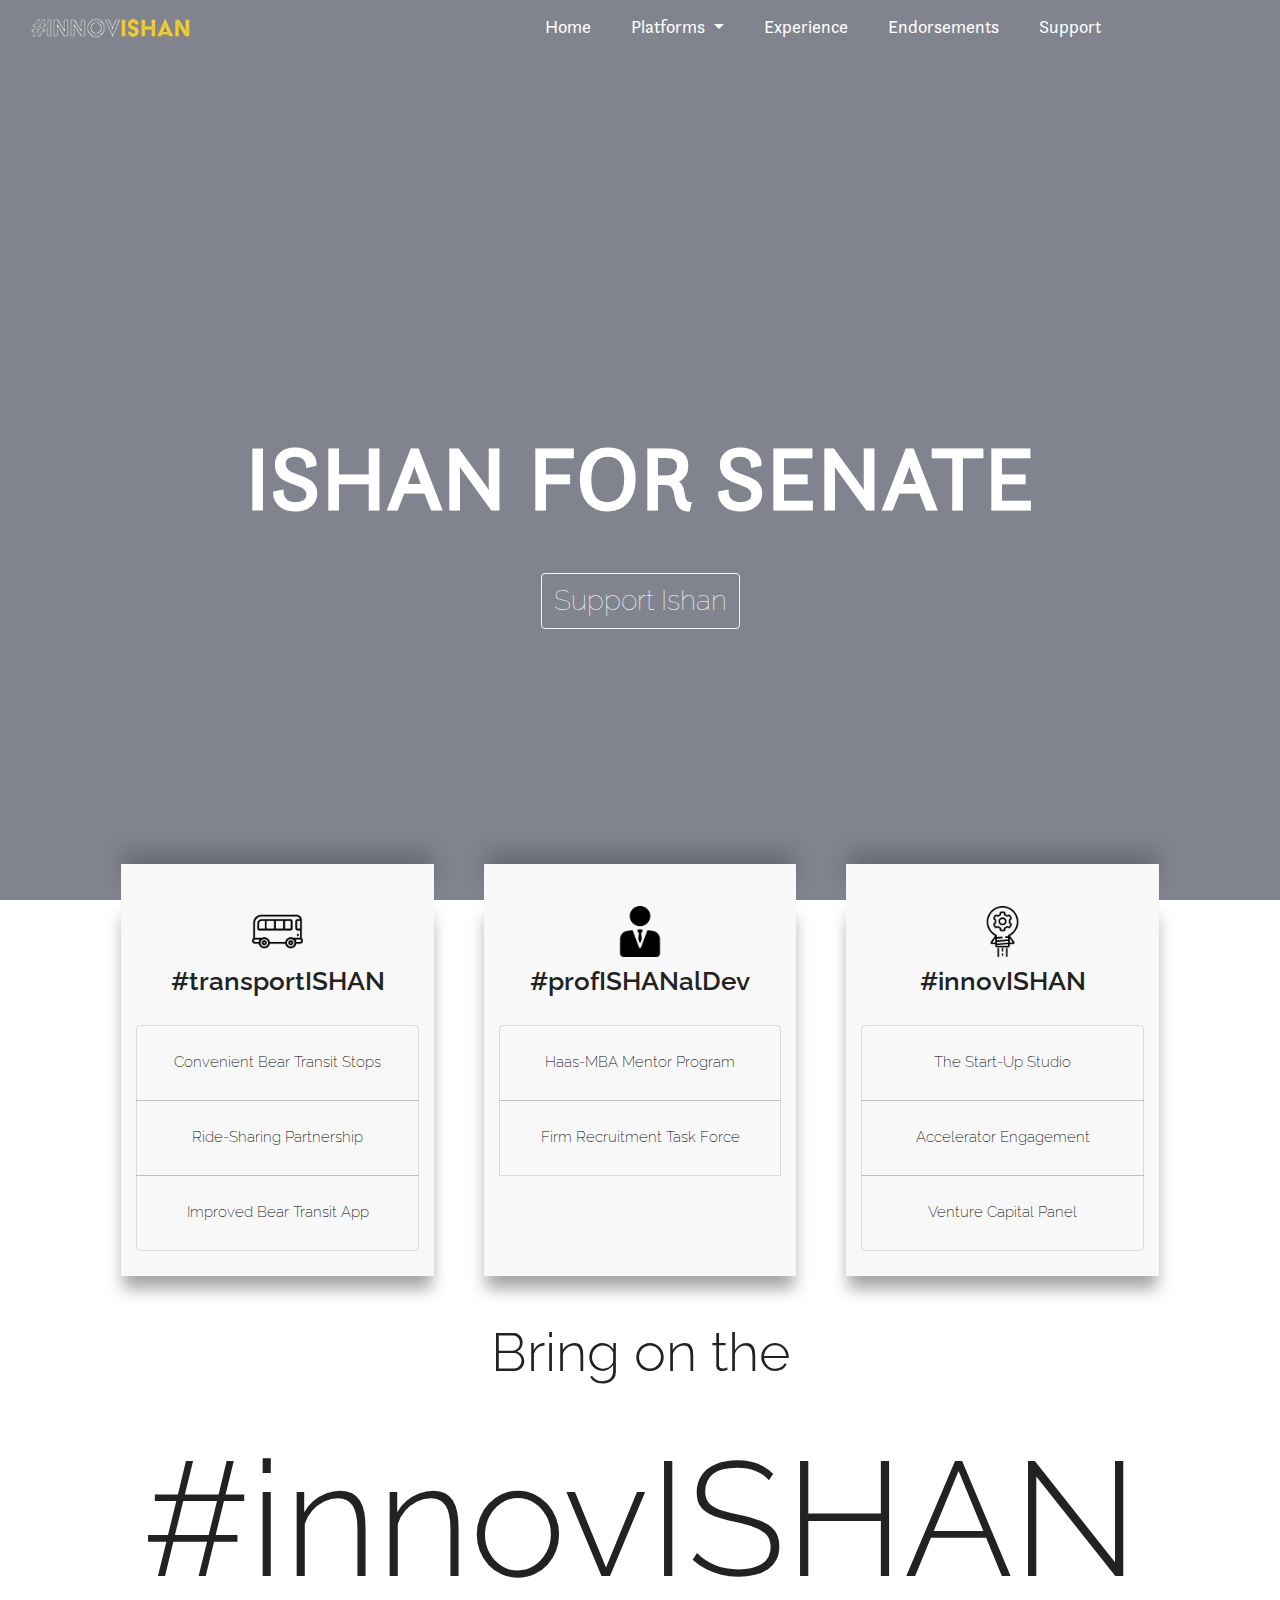
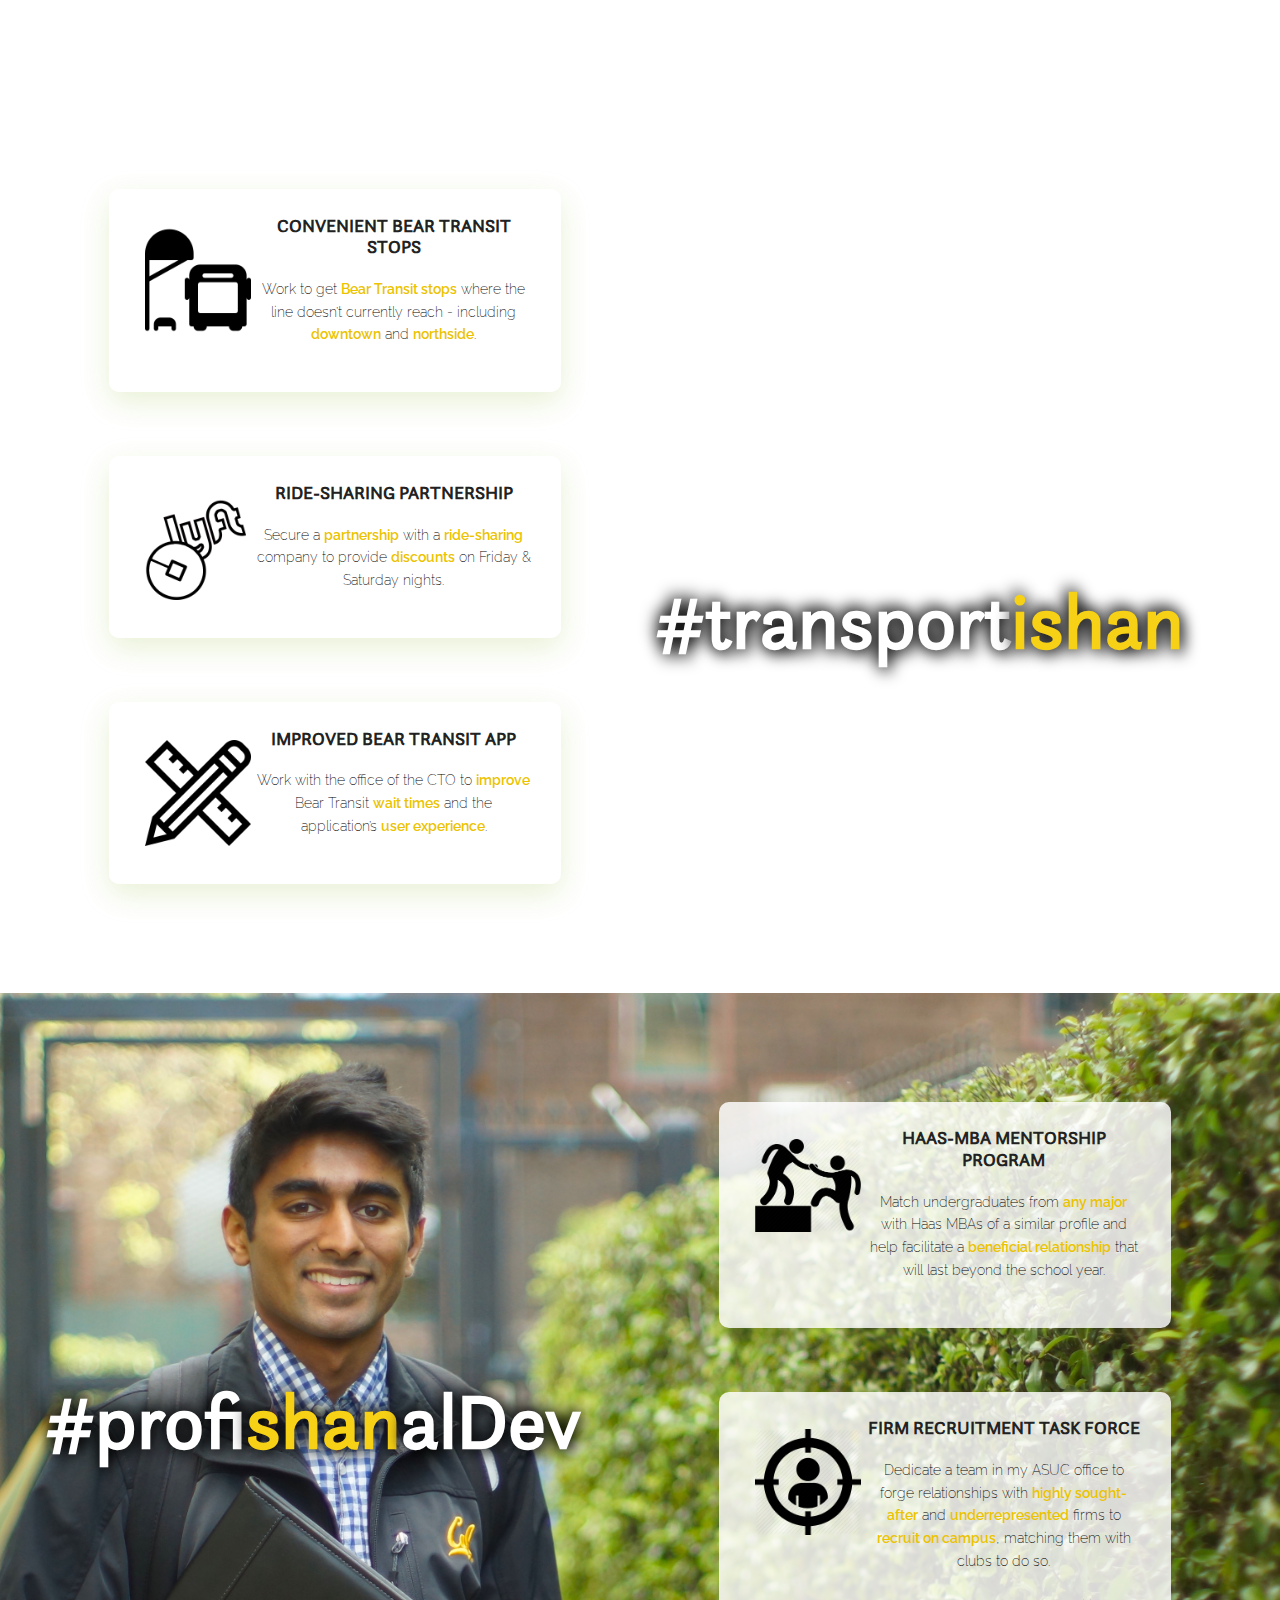
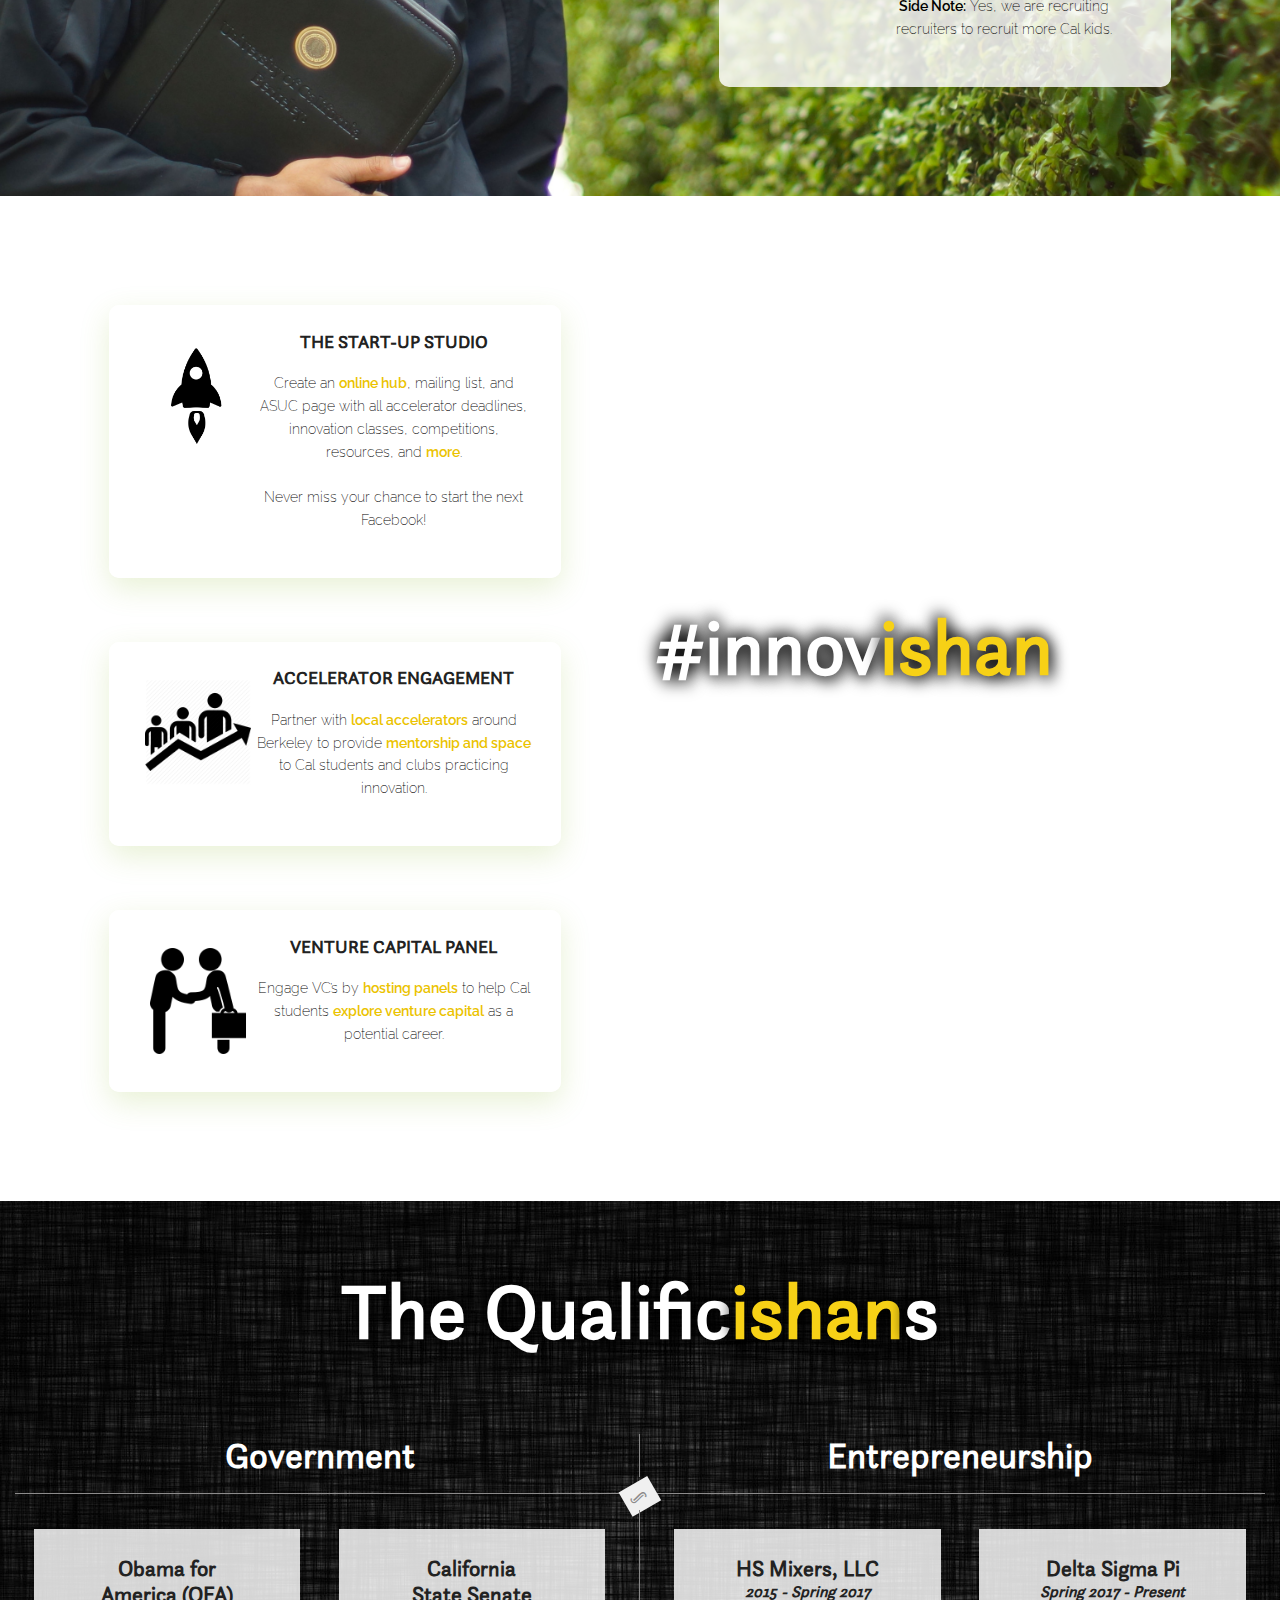
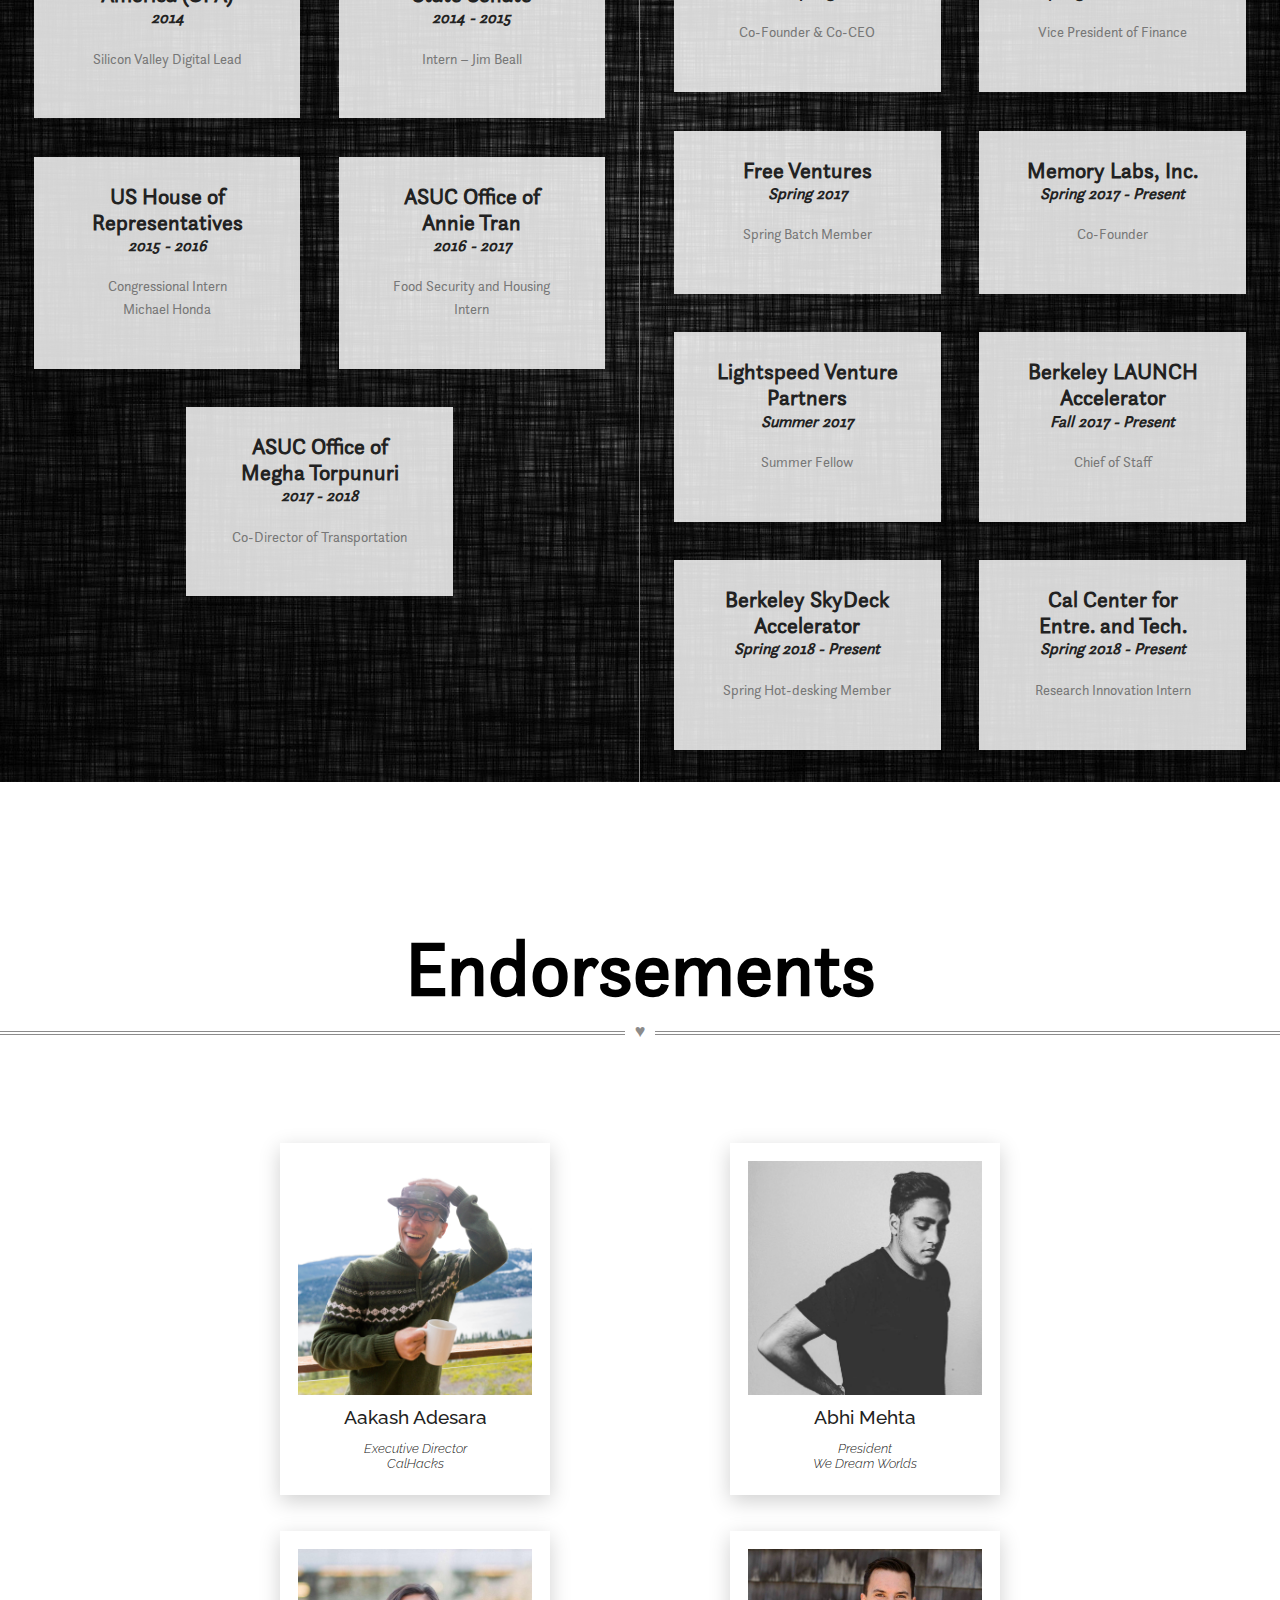
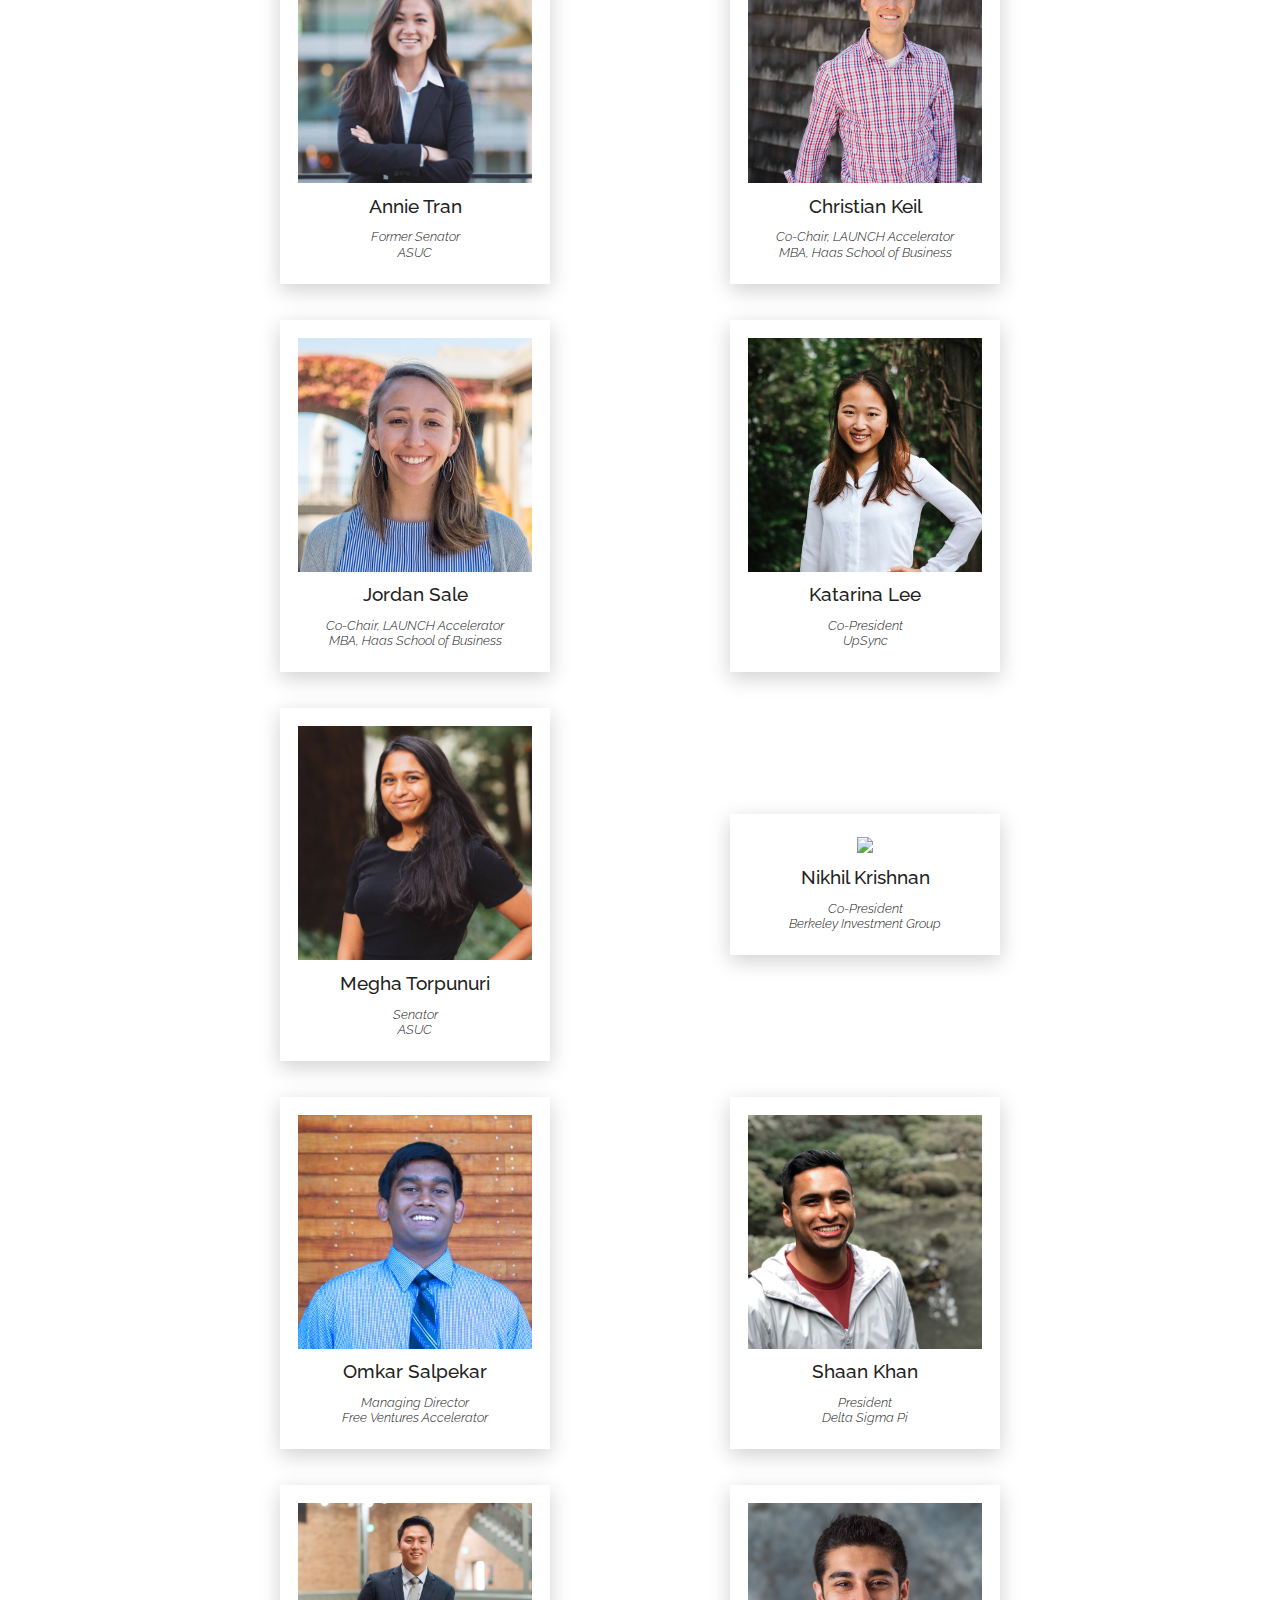
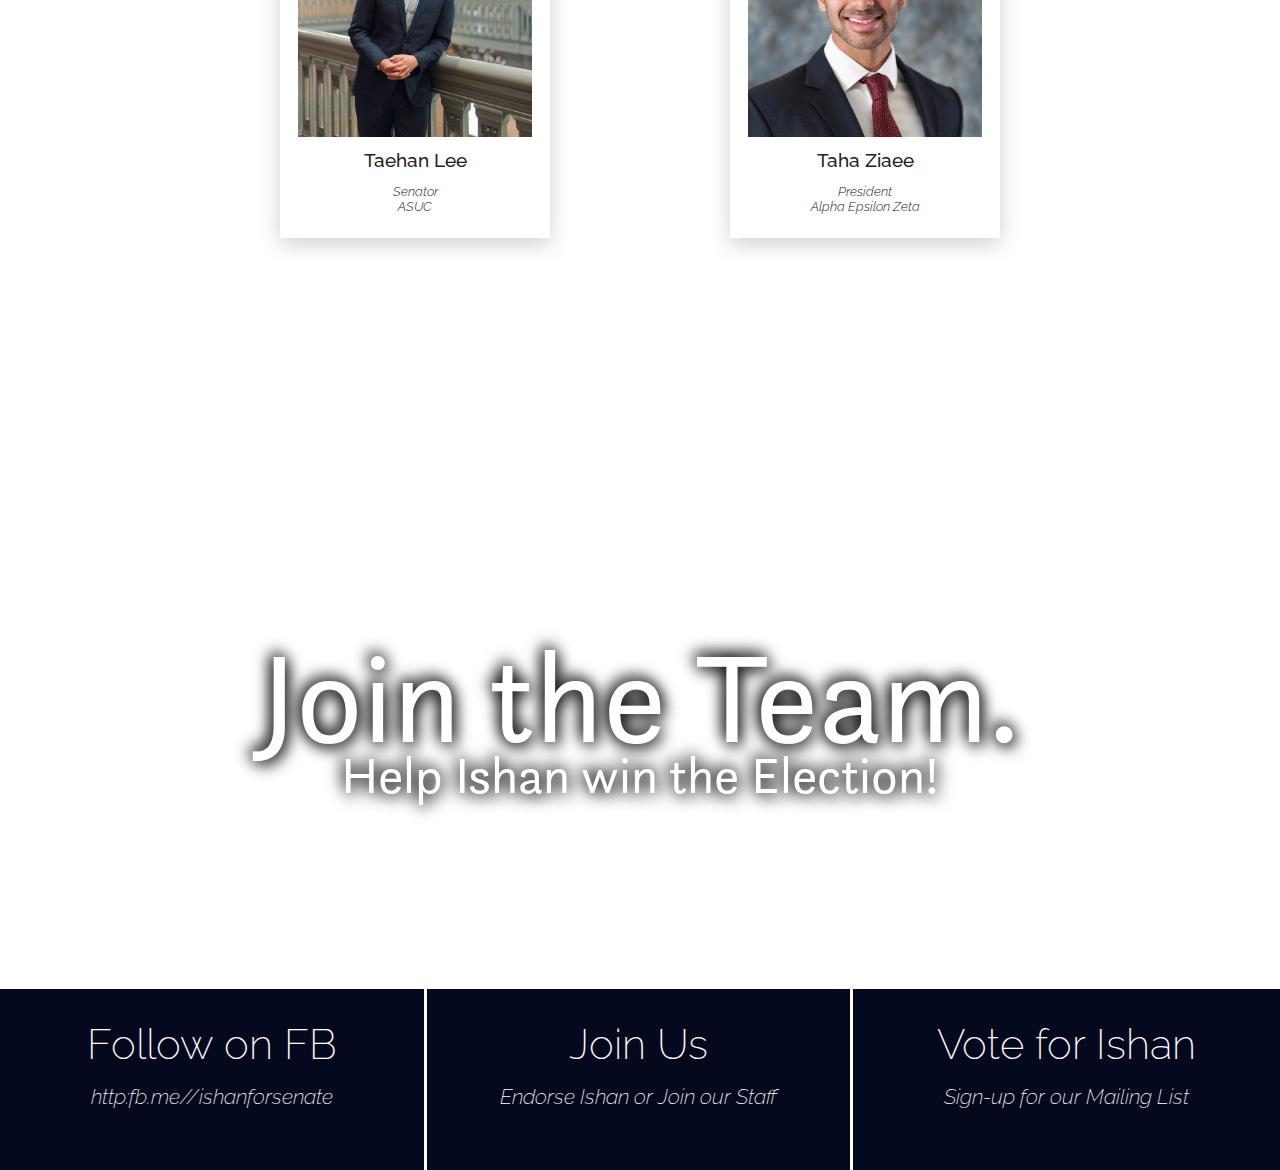
==== index.html @ 3fa74cab "mispelled epsilon -_-" ====
<!DOCTYPE html>
	<html lang="zxx" class="no-js">
	<head>
		<!-- Mobile Specific Meta -->
		<meta name="viewport" content="width=device-width, initial-scale=1, shrink-to-fit=no">
		<!-- Favicon-->
		<link rel="shortcut icon" href="img/fav.png">
		<!-- Author Meta -->
		<meta name="author" content="codepixer">
		<!-- Meta Description -->
		<meta name="description" content="">
		<!-- Meta Keyword -->
		<meta name="keywords" content="">
		<!-- meta character set -->
		<meta charset="UTF-8">
		<!-- Site Title -->
		<title>Ishan for Senate</title>

		<link href="https://fonts.googleapis.com/css?family=Poppins:100,200,400,300,500,600,700" rel="stylesheet">
			<!--
			CSS
			============================================= -->
			<link rel="stylesheet" href="css/linearicons.css">
			<link rel="stylesheet" href="css/font-awesome.min.css">
			<link rel="stylesheet" href="css/bootstrap.css">
			<link rel="stylesheet" href="css/magnific-popup.css">
			<link rel="stylesheet" href="css/nice-select.css">
			<link rel="stylesheet" href="css/animate.min.css">
			<link rel="stylesheet" href="css/owl.carousel.css">
			<link rel="stylesheet" href="css/main.css">
			<link rel="stylesheet" href="css/custom.css">
			<link href="https://fonts.googleapis.com/css?family=Raleway:100,200,300,400,400i,500,500i,600,600i,700,800,900" rel="stylesheet">


		</head>
		<body  >
			<div class="protfolio-wrap" style="margin:0% 0%">
			</div>

			<!-- Start Header Area -->
			<header id="head-header" class="default-header">
				<nav class="navbar navbar-expand-lg  navbar-light">
					<div class="container-fluid" style="margin-right: 10vw">
						  <a class="navbar-brand" href="index.html">
						  	<img src="img/logo2.png" alt="">
						  </a>
						  <button class="navbar-toggler" type="button" data-toggle="collapse" data-target="#navbarSupportedContent" aria-controls="navbarSupportedContent" aria-expanded="false" aria-label="Toggle navigation">
						    <span class="text-white lnr lnr-menu"></span>
						  </button>

						  <div class="collapse navbar-collapse justify-content-end align-items-center" id="navbarSupportedContent">
						    <ul class="navbar-nav">
								<li><a href="#home">Home</a></li>
								<li class="dropdown">
									<a class="dropdown-toggle" href="#overview" id="navbardrop" data-toggle="dropdown">
										Platforms
									</a>
									<div class="dropdown-menu">
										<a class="dropdown-item" href="#transport">#transport<span style="color: #f7d116">ishan</span></a>
										<a class="dropdown-item" href="#profession">#prof<span style="color: #f7d116">ishan</span>alDev</a>
										<a class="dropdown-item" href="#innovation">#innov<span style="color: #f7d116">ishan</span></a>
									</div>
								</li>
								<li><a href="#experience">Experience</a></li>
								<li><a href="#endorsements">Endorsements</a></li>
								<li><a href="#support">Support</a></li>
							   <!-- Dropdown -->

						    </ul>
						  </div>
					</div>
				</nav>
			</header>
			<!-- End Header Area -->
				<!-- start banner Area -->
				<section class="banner-area relative" id="home">
					<div class="overlay overlay-bg" ></div>
					<div class="container-fluid" style="height: 100vh">
						<div class="row d-flex align-items-center justify-content-center">
							<div class="banner-content col-lg-12"  style="margin-top: 45vh">
								<h1 style="font-size: 7vw">
									ISHAN FOR SENATE
								</h1>
								<a href="http://bit.ly/2Ilh92E" class="btn btn-outline-light lightFont" style="font-size: 200%" >Support Ishan</a>
							</div>
						</div>
							<div class="hide-mobile row col-md-12 align-items-center justify-content-center" style="position: absolute; bottom: 0;">
								<div class="cardPane cardTop col-md-3" style="margin-right: 4%">
								</div>
								<div class="cardPane cardTop col-md-3" style="margin-right: 4%">
								</div>
								<div class="cardPane cardTop col-md-3" style="">

								</div>

							</div>
							</div>
					</div>



				</section>
				<!-- End banner Area -->

				<!-- Start Overview Area -->
				<section id="overview" class="portfolio-area" style="background-color: white" >
				  <div class="container-fluid">
						<div class="row d-flex justify-content-center">
							<div class="hide-mobile row col-md-12 align-items-center justify-content-center" style="">
								<div id ="card1Body" class="cardPane cardBottom col-md-3" style="margin-right: 4%; margin-bottom: 1%;">
									<div class="icon container" style="margin-top: 2%">
										<img class="overviewImage" src="img/icons/transpo-sym.png"></img>
									</div>
									<div style="margin-top: 1vh">
										<h3 class="overviewPuns">#transportISHAN</h3>
										<div class="cardBody" style="color: black;">
											<ul class="list-group">
												<li class="list-group-item">Convenient Bear Transit Stops</li>
												<li class="list-group-item">Ride-Sharing Partnership</li>
												<li class="list-group-item">Improved Bear Transit App</li>
											</ul>
										</div>

									</div>

								</div>
								<div id ="card2Body" class="cardPane cardBottom col-md-3" style="margin-right: 4%; margin-bottom: 1%;">
									<div class="icon container" style="margin-top: 2%">
										<img class="overviewImage" src="img/icons/prof-sym.png"></img>
									</div>
									<div style="margin-top: 1vh">
										<h3 class="overviewPuns">#profISHANalDev</h3>
										<div class="cardBody" style="color: black;">
											<ul class="list-group">
												<li class="list-group-item">Haas-MBA Mentor Program</li>
												<li class="list-group-item">Firm Recruitment Task Force</li>
												<li style="visibility: hidden" class="list-group-item killed-item">Bearwalk UI/UX Improvements</li>
											</ul>
										</div>

									</div>

								</div>

								<div id ="card3Body" class="cardPane cardBottom col-md-3" style=" margin-bottom: 1%;">
									<div class="icon container" style="margin-top: 2%">
										<img class="overviewImage" src="img/icons/inno-sym.png"></img>
									</div>
									<div style="margin-top: 1vh">
										<h3 class="overviewPuns">#innovISHAN</h3>
										<div class="cardBody" style="color: black;">
											<ul class="list-group">
												<li class="list-group-item">The Start-Up Studio</li>
												<li class="list-group-item">Accelerator Engagement</li>
												<li class="list-group-item">Venture Capital Panel</li>
											</ul>
										</div>
									</div>
								</div>
							</div>
							<div class="align-items-center ">
								<h1 class="hypeMessage">Bring on the<br><span class="emphasisHype"><br>#innovISHAN</span></h1>
							</div>
						</div>

					</div>

				</section>
				<!-- End overview Area -->



				<section class="" id="transport">
					<div class="parallax para1">
						<div class="container-fluid platform-highlight" style = "align-self: center">
							<div style="text-align: center">
								<h1 class="substitutePlatformHeads">#transport<span style="color: #f7d116">ishan</span></h1>
							</div>
					    <div class="row">
					      <div class="col-lg-6">

					        <div class="single-service d-flex justify-content-between align-items-top ind-Card">
										<div class="plat-icon " style="padding-left: 0px; width: 30%">
											<img src="img/icons/t1.png" style="width: 90%; height: auto"></img>
										</div>
					          <div class="cardBody" style="width: 70%; margin-top: 0%">
					            <h4 class="text-uppercase">Convenient Bear Transit Stops</h4>
					            <p>
					              Work to get <b>Bear Transit stops</b> where the line doesn’t
												currently reach - including <b>downtown</b>
												and <b>northside</b>.
					            </p>
					          </div>
					        </div>

									<div class="single-service d-flex justify-content-between align-items-top ind-Card">
										<div class="plat-icon " style="padding-left: 0px; width: 30%">
											<img src="img/icons/t2.png" style="width: 90%; height: auto"></img>
										</div>
										<div class="cardBody" style="width: 70%; margin-top: 0%">
					            <h4 class="text-uppercase">Ride-Sharing Partnership</h4>
					            <p>
												Secure a <b>partnership</b> with a <b>ride-sharing</b> company to provide
												<b>discounts</b> on Friday &amp; Saturday nights.
					            </p>
					          </div>
					        </div>

									<div class="single-service d-flex justify-content-between align-items-top ind-Card">
										<div class="plat-icon " style="margin-left: 0px;padding-left: 0px; width: 30%">
											<img src="img/icons/t3.png" style="width: 90%; height: auto"></img>
										</div>
										<div class="cardBody" style="width: 70%; margin-top: 0%">
					            <h4 class="text-uppercase">Improved Bear Transit App</h4>
					            <p>
					              Work with the office of the CTO to <b>improve</b>
												Bear Transit <b>wait times</b> and the application’s
												<b>user experience</b>.
					            </p>
					          </div>
					        </div>

					      </div>

								<div class="col-lg-4 align-items-center" style = "text-align: right">
									<h1 class="shadowLargeText">#transport<span style="color: #f7d116">ishan</span></h1>
								</div>

					    </div>
					  </div>
					</div>
				</section>

				<section class="para2" id="profession">
						<div class="container-fluid platform-highlight" style="align-items: center">
							<div style="text-align: center">
								<h1 class="substitutePlatformHeads">#prof<span style="color: #f7d116">ishan</span>alDev</h1>
							</div>
							<div class="row">
								<div class="col-lg-4 align-items-center" style = "text-align: center">
									<h1 class="shadowLargeText" style="margin-top: 37.5vh"> #prof<span style="color: #f7d116">ishan</span>alDev</h1>
								</div>
								<div class="col-lg-6 offset-2">

									<div class="single-service d-flex justify-content-between align-items-top ind-Card">
										<div class="plat-icon " style="padding-left: 0px; width: 30%">
											<img src="img/icons/p1.png" style="width: 90%; height: auto"></img>
										</div>
										<div class="cardBody" style="width: 70%; margin-top: 0%">
											<h4 class="text-uppercase">Haas-MBA Mentorship Program</h4>
											<p>
												Match undergraduates from <b>any major</b> with Haas MBAs of a
												similar profile and help facilitate a <b>beneficial
												relationship</b> that will last beyond the school year.
											</p>
										</div>
									</div>


									<div class="single-service d-flex justify-content-between align-items-top ind-Card">
										<div class="plat-icon " style="padding-left: 0px; width: 30%">
											<img src="img/icons/p2.png" style="width: 90%; height: auto"></img>
										</div>
										<div class="cardBody" style="width: 70%; margin-top: 0%">
											<h4 class="text-uppercase">Firm Recruitment Task Force</h4>
											<p>
												Dedicate a team in my ASUC office to forge relationships with
												<b>highly sought-after</b> and <b>underrepresented</b> firms to <b>recruit on
												campus</b>, matching them with clubs to do so. <br><br><b style="color: #000">Side Note:</b>
												Yes, we are recruiting recruiters to recruit more Cal
												kids.
											</p>
										</div>
									</div>


								</div>
							</div>
						</div>
				</section>

				<section class="" id="innovation">
					<div class="parallax para3">
						<div class="container-fluid platform-highlight">
							<div style="text-align: center">
								<h1 class="substitutePlatformHeads">#innov<span style="color: #f7d116">ishan</span></h1>
							</div>
							<div class="row">
								<div class="col-lg-6">
									<div class="single-service d-flex justify-content-between align-items-top ind-Card">
										<div class="plat-icon " style="padding-left: 0px; width: 30%">
											<img src="img/icons/i1.png" style="width: 90%; height: auto"></img>
										</div>
					          <div class="cardBody" style="width: 70%; margin-top: 0%">
					            <h4 class="text-uppercase">The Start-Up Studio</h4>
					            <p>
												Create an <b>online hub</b>, mailing list, and ASUC page
												with all accelerator deadlines, innovation classes,
												competitions, resources, and <b>more</b>.

												<br><br>
												Never miss your chance to start the next Facebook!

					            </p>
					          </div>
					        </div>

									<div class="single-service d-flex justify-content-between align-items-top ind-Card">
										<div class="plat-icon " style="padding-left: 0px; width: 30%">
											<img src="img/icons/i2.png" style="width: 90%; height: auto"></img>
										</div>
										<div class="cardBody" style="width: 70%; margin-top: 0%">
					            <h4 class="text-uppercase">Accelerator Engagement</h4>
					            <p>
												Partner with <b>local accelerators</b> around Berkeley
												to provide <b>mentorship and space</b> to Cal students
												and clubs practicing innovation.

					            </p>
					          </div>
					        </div>

									<div class="single-service d-flex justify-content-between align-items-top ind-Card">
										<div class="plat-icon " style="margin-left: 0%; padding-left: 0px; width: 30%">
											<img src="img/icons/i3.png" style="width: 90%; height: auto"></img>
										</div>
										<div class="cardBody" style="width: 70%; margin-top: 0%">
					            <h4 class="text-uppercase">Venture Capital Panel</h4>
					            <p>
					              Engage VC’s by <b>hosting panels</b> to help Cal
												students <b>explore venture capital</b> as a
												potential career.
					            </p>
					          </div>
					        </div>

								</div>

								<div class="col-lg-4 align-items-center" style = "text-align: right">
									<h1 class="shadowLargeText" style="margin-top: 40vh">#innov<span style="color: #f7d116">ishan</span></h1>
								</div>

							</div>
						</div>
					</div>
				</section>


				<!-- BEGINNING EXPERIENCE SECTION -->
				<section id="experience" class="blue-texture"  style="padding-top: 5%; text-align: center;">
					<h1 class="shadowLargeText" style="margin: 0px; display: inline !important;">The Qualific<span style="color: #f7d116">ishan</span>s</h1>
					<hr class="mobile-exp-header">
						<div class="container-fluid" style="margin-top: 6%; margin-bottom: 6%">
							<div id="web-exp-header">
								<div class="row">
									<div class="col-md-6" style="text-align: center; border-right: 1px solid #888">
										<h1 style="color: white">Government</h1>
									</div>

									<div class="col-md-6" style="text-align: center">
										<h1 style="color: white">Entrepreneurship</h1>
									</div>
								</div>
								<hr class="style17">
							</div>


							<div class="row">
								<div id="gov-exp-cards" class="col-md-6 cardContainer container-fluid" style="border-right: 1px solid #888">
									<div class="mobile-exp-header">
										<div class="" style="text-align: center">
											<h1 style="color: white">Government</h1>
										</div>
										<hr class="style17">
									</div>
									<div class="row align-items-center justify-content-center">
										<div class="job-card small-margin col-md-5 expCard">
											<h3 class="job-org">Obama for<br> America (OFA)</h3>
											<h5 class="job-date"><i>2014</i></h5>
											<p style="margin-top: 10%">Silicon Valley Digital Lead</p>
										</div>
										<div class="job-card small-margin col-md-5 expCard">
											<h3 class="job-org">California <br>State Senate</h3>
											<h5 class="job-date"><i>2014 - 2015</i></h5>
											<p style="margin-top: 10%">Intern – Jim Beall</p>
										</div>
									</div>

									<div class="row align-items-center justify-content-center">
										<div class="job-card small-margin col-md-5 expCard">
											<h3 class="job-org">US House of Representatives</h3>
											<h5 class="job-date"><i>2015 - 2016</i></h5>
											<p style="margin-top: 10%">Congressional Intern <br> Michael Honda</p>
										</div>
										<div class="job-card small-margin col-md-5 expCard">
											<h3 class="job-org">ASUC Office of <br>Annie Tran</h3>
											<h5 class="job-date"><i>2016 - 2017</i></h5>
											<p style="margin-top: 10%">Food Security and Housing <br> Intern</p>
										</div>
									</div>

									<div class="row align-items-center justify-content-center">
										<div class="job-card small-margin col-md-5 expCard">
											<h3 class="job-org">ASUC Office of <br> Megha Torpunuri</h3>
											<h5 class="job-date"><i>2017 - 2018</i></h5>
											<p style="margin-top: 10%">Co-Director of Transportation</p>
										</div>
									</div>



								</div>

								<div id="bus-exp-cards" class="col-md-6 cardContainer container-fluid">
									<div class="mobile-exp-header">
										<div class="" style="text-align: center">
											<h1 style="color: white">Entrepreneurship</h1>
										</div>
										<hr class="style17">
									</div>
									<div class="row align-items-center justify-content-center">
										<div class="job-card small-margin col-md-5 expCard">
											<h3 class="job-org">HS Mixers, LLC</h3>
											<h5 class="job-date"><i>2015 - Spring 2017</i></h5>
											<p style="margin-top: 10%">Co-Founder &amp; Co-CEO</p>
										</div>
										<div class="job-card small-margin col-md-5 expCard">
											<h3 class="job-org">Delta Sigma Pi</h3>
											<h5 class="job-date"><i>Spring 2017 - Present</i></h5>
											<p style="margin-top: 10%">Vice President of Finance</p>
										</div>
									</div>

									<div class="row align-items-center justify-content-center">
										<div class="job-card small-margin col-md-5 expCard">
											<h3 class="job-org">Free Ventures</h3>
											<h5 class="job-date"><i>Spring 2017</i></h5>
											<p style="margin-top: 10%">Spring Batch Member</p>
										</div>
										<div class="job-card small-margin col-md-5 expCard">
											<h3 class="job-org">Memory Labs, Inc.</h3>
											<h5 class="job-date"><i>Spring 2017 - Present</i></h5>
											<p style="margin-top: 10%">Co-Founder</p>
										</div>
									</div>

									<div class="row align-items-center justify-content-center">
										<div class="job-card small-margin col-md-5 expCard">
											<h3 class="job-org">Lightspeed Venture Partners</h3>
											<h5 class="job-date"><i>Summer 2017</i></h5>
											<p style="margin-top: 10%">Summer Fellow</p>
										</div>
										<div class="job-card small-margin col-md-5 expCard">
											<h3 class="job-org">Berkeley LAUNCH Accelerator</h3>
											<h5 class="job-date"><i>Fall 2017 - Present</i></h5>
											<p style="margin-top: 10%">Chief of Staff</p>
										</div>
									</div>

									<div class="row align-items-center justify-content-center">
										<div class="job-card small-margin col-md-5 expCard">
											<h3 class="job-org">Berkeley SkyDeck Accelerator</h3>
											<h5 class="job-date"><i>Spring 2018 - Present</i></h5>
											<p style="margin-top: 10%">Spring Hot-desking Member</p>
										</div>
										<div class="job-card small-margin col-md-5 expCard">
											<h3 class="job-org">Cal Center for <br> Entre. and Tech.</h3>
											<h5 class="job-date"><i>Spring 2018 - Present</i></h5>
											<p style="margin-top: 10%">Research Innovation Intern</p>
										</div>
									</div>


								</div>

							</div>

						</div>


				</section>
				<!-- ENDING EXPERIENCE SECTION -->

				<!-- BEGIN ENDORSEMENTS -->
				<section id="endorsements" style="padding-top: 5%; text-align: center;" class="">
					<h1 class="shadowLargeText remove-shadow" style="margin: 0px; color: black; display: inline !important;">Endorsements</h1>
					<hr class="style15">
					<div class="container-fluid" style="margin-bottom: 10vh;">
						<div class="row d-flex justify-content-center">
							<div class="row col-md-12 align-items-center justify-content-center" style="margin-top: 0%;">
								<div class="endorser-box align-items-center justify-content-center">
										<div class="">
											<img style="width: 100%" src="img/endorsers/aakash.jpg">
										</div>
										<div style="text-align: center">
											<h3 class="endorser"> Aakash Adesara </h3>
											<h5 class="endorsor-deets"><i>Executive Director <br> CalHacks</i></h5>
										</div>
								</div>

								<div class="endorser-box align-items-center justify-content-center">
										<div class="">
											<img style="width: 100%" src="img/endorsers/abhi.jpg">
										</div>
										<div style="text-align: center">
											<h3 class="endorser"> Abhi Mehta </h3>
											<h5 class="endorsor-deets"><i>President <br> We Dream Worlds</i></h5>
										</div>
								</div>

								<div class="endorser-box align-items-center justify-content-center">
										<div class="">
											<img style="width: 100%" src="img/endorsers/annie.jpg">
										</div>
										<div style="text-align: center">
											<h3 class="endorser"> Annie Tran </h3>
											<h5 class="endorsor-deets"><i>Former Senator<br> ASUC</i></h5>
										</div>
								</div>

								<div class="endorser-box align-items-center justify-content-center">
										<div class="">
											<img style="width: 100%" src="img/endorsers/christian.jpg">
										</div>
										<div style="text-align: center">
											<h3 class="endorser"> Christian Keil</h3>
											<h5 class="endorsor-deets"><i>
												Co-Chair, LAUNCH Accelerator<br>
												MBA, Haas School of Business
											</i></h5>
										</div>
								</div>

								<div class="endorser-box align-items-center justify-content-center">
										<div class="">
											<img style="width: 100%" src="img/endorsers/jordan.jpg">
										</div>
										<div style="text-align: center">
											<h3 class="endorser"> Jordan Sale </h3>
											<h5 class="endorsor-deets"><i>
												Co-Chair, LAUNCH Accelerator<br>
												MBA, Haas School of Business
											</i></h5>
										</div>
								</div>

								<div class="endorser-box align-items-center justify-content-center">
										<div class="">
											<img style="width: 100%" src="img/endorsers/katarina.jpg">
										</div>
										<div style="text-align: center">
											<h3 class="endorser"> Katarina Lee </h3>
											<h5 class="endorsor-deets"><i>Co-President<br>UpSync</i></h5>
										</div>
								</div>

								<div class="endorser-box align-items-center justify-content-center">
										<div class="">
											<img style="width: 100%" src="img/endorsers/megha.jpg">
										</div>
										<div style="text-align: center">
											<h3 class="endorser"> Megha Torpunuri</h3>
											<h5 class="endorsor-deets"><i>Senator<br>ASUC</i></h5>
										</div>
								</div>

								<div class="endorser-box align-items-center justify-content-center">
										<div class="">
											<img style="width: 100%" src="img/endorsers/nikhil.jpg">
										</div>
										<div style="text-align: center">
											<h3 class="endorser"> Nikhil Krishnan </h3>
											<h5 class="endorsor-deets"><i>Co-President<br>Berkeley Investment Group</i></h5>
										</div>
								</div>

								<div class="endorser-box align-items-center justify-content-center">
										<div class="">
											<img style="width: 100%" src="img/endorsers/omkar.jpg">
										</div>
										<div style="text-align: center">
											<h3 class="endorser"> Omkar Salpekar </h3>
											<h5 class="endorsor-deets"><i>Managing Director<br>Free Ventures Accelerator</i></h5>
										</div>
								</div>

								<div class="endorser-box align-items-center justify-content-center">
										<div class="">
											<img style="width: 100%" src="img/endorsers/shaan2.jpg">
										</div>
										<div style="text-align: center">
											<h3 class="endorser">Shaan Khan </h3>
											<h5 class="endorsor-deets"><i>President<br>Delta Sigma Pi</i></h5>
										</div>
								</div>

								<div class="endorser-box align-items-center justify-content-center">
										<div class="">
											<img style="width: 100%" src="img/endorsers/taehan.jpg">
										</div>
										<div style="text-align: center">
											<h3 class="endorser"> Taehan Lee </h3>
											<h5 class="endorsor-deets"><i>Senator<br>ASUC</i></h5>
										</div>
								</div>

								<div class="endorser-box align-items-center justify-content-center">
										<div class="">
											<img style="width: 100%" src="img/endorsers/taha.jpg">
										</div>
										<div style="text-align: center">
											<h3 class="endorser"> Taha Ziaee </h3>
											<h5 class="endorsor-deets"><i>President<br>Alpha Epsilon Zeta</i></h5>
										</div>
								</div>

							</div>


						</div>
					</div>
				</section>
				<!-- END ENDORSEMENTS -->

				<!-- BEGIN SUPPORTERS -->
				<section id="support" class="dark-team" style="padding-top: 10%; padding-bottom: 7%;">
					<div class="container-fluid align-items-center justify-content-center" style="align-items: center">
						<div class="banner-content col-lg-12"  style="margin-top: 17vw">
							<p class="shadowLargeText" style="display: inline; line-height: .1; font-size: 10vw; margin: 0px; text-align: center;">
								Join the Team.</p>
								<p class="shadowLargeText" style="display: block;font-size: 4vw; margin-top: 1.7vh; text-align: center;"><br>Help Ishan win the Election!
							</p>
						</div>
					</div>
				</section>
				<!-- END SUPPORTERS -->

				<!-- start footer Area -->
				<footer class="footer-area" style="padding-top: 0px" >

					<div class="container-fluid align-items-center justify-content-center"  >
						<div class="row align-items-center justify-content-center">

							<a href="https://www.fb.me/ishanforsenate" class="col-md-4 div-btn">
								<p class="" style="font-size: 300%; text-align: center">Follow on FB<br><br><span style="font-size: 50%"><i>http:fb.me//ishanforsenate</i></span></p>
							</a>

							<a href="http://bit.ly/2Ilh92E" class="col-md-4 div-btn">
								<p class="" style="font-size: 300%; text-align: center">Join Us<br><br><span style="font-size: 50%"><i>Endorse Ishan or Join our Staff</i></span></p>
							</a>

							<a href="http://bit.ly/2Ilh92E" class="col-md-4 div-btn" style="border-right: none !important;">
								<p class="" style="font-size: 300%; text-align: center">Vote for Ishan<br><br><span style="font-size: 50%"><i>Sign-up for our Mailing List</i></span></p>
							</a>

						</div>
					</div>
				</footer>
				<!-- End footer Area -->
			</div>
			<script src="js/vendor/jquery-2.2.4.min.js"></script>
			<script src="https://cdnjs.cloudflare.com/ajax/libs/popper.js/1.12.9/umd/popper.min.js" integrity="sha384-ApNbgh9B+Y1QKtv3Rn7W3mgPxhU9K/ScQsAP7hUibX39j7fakFPskvXusvfa0b4Q" crossorigin="anonymous"></script>
			<script src="js/vendor/bootstrap.min.js"></script>
			<script src="js/easing.min.js"></script>
			<script src="js/jquery.ajaxchimp.min.js"></script>
			<script src="js/jquery.magnific-popup.min.js"></script>
			<script src="js/owl.carousel.min.js"></script>
			<script src="js/jquery.sticky.js"></script>
			<script src="js/jquery.nice-select.min.js"></script>
			<script src="js/parallax.min.js"></script>
			<script src="js/mail-script.js"></script>
			<script src="js/isotope.pkgd.min.js"></script>
			<script src="js/main.js"></script>
			<script type="text/javascript" src="js/materialize.min.js"></script>
			<script name="cardPanes" type="text/javascript">
				var d = document;
				var tops = d.querySelectorAll(".cardTop");
				var botts = d.querySelectorAll(".cardBottom");

				var activated = false;

				//FIXME

				function displayOverview(){
					if(!activated) {
						$('html, body').animate({
								scrollTop: $("#overview").offset().top - $("#head-header").height()
						}, 1500);
						activated = true;
					}
				}

				tops[0].addEventListener("mouseenter", function(){
					remoteActivation(0, false);
					displayOverview();
				})
				tops[0].addEventListener("mouseleave", function(){
					remoteActivation(0, false);
				})
				botts[0].addEventListener("mouseenter", function(){
					remoteActivation(0, true);
				})
				botts[0].addEventListener("mouseleave", function(){
					remoteActivation(0, true);
				})
				tops[0].addEventListener("click",function(){
					$('html, body').animate({
							scrollTop: $("#transport").offset().top - $("#head-header").height()
					}, 1000);
				});
				botts[0].addEventListener("click",function(){
					$('html, body').animate({
							scrollTop: $("#transport").offset().top - $("#head-header").height()
					}, 1000);
				});



				tops[1].addEventListener("mouseenter", function(){
					remoteActivation(1, false);
					displayOverview();
				})
				tops[1].addEventListener("mouseleave", function(){
					remoteActivation(1, false);
				})
				botts[1].addEventListener("mouseenter", function(){
					remoteActivation(1, true);
				})
				botts[1].addEventListener("mouseleave", function(){
					remoteActivation(1, true);
				})
				tops[1].addEventListener("click",function(){
					$('html, body').animate({
							scrollTop: $("#profession").offset().top - $("#head-header").height()
					}, 1000);
				});
				botts[1].addEventListener("click",function(){
					$('html, body').animate({
							scrollTop: $("#profession").offset().top - $("#head-header").height()
					}, 1000);
				});

				tops[2].addEventListener("mouseenter", function(){
					remoteActivation(2, false);
					displayOverview();
				})
				tops[2].addEventListener("mouseleave", function(){
					remoteActivation(2, false);
				})
				botts[2].addEventListener("mouseenter", function(){
					remoteActivation(2, true);
				})
				botts[2].addEventListener("mouseleave", function(){
					remoteActivation(2, true);
				})
				tops[2].addEventListener("click",function(){
					$('html, body').animate({
							scrollTop: $("#innovation").offset().top - $("#head-header").height()
					}, 1000);
				});
				botts[2].addEventListener("click",function(){
					$('html, body').animate({
							scrollTop: $("#innovation").offset().top - $("#head-header").height()
					}, 1000);
				});



				// for (i = 0; i < tops.length; i++) {
				// 	var topItem = tops[i];
				// 	var botItem = botts[i];
				// 	topItem.addEventListener("mouseenter", function(){
				// 		remoteActivation(i, false);
				// 	});
				// 	topItem.addEventListener("mouseleave", function(){
				// 		botItem.classList.toggle("cardPaneAuxHover");
				// 	});
				// 	botItem.addEventListener("mouseenter", function(){
				// 		(tops[i]).classList.toggle("cardPaneAuxHover");
				// 	});
				// 	botItem.addEventListener("mouseleave", function(){
				// 		(tops[i]).classList.toggle("cardPaneAuxHover");
				// 	});
				// }

				function remoteActivation(i, top){
					var destination = (top ? tops[i] : botts[i]);
					destination.classList.toggle("cardPaneAuxHover");
				}
			</script>
			<script name="pseudoCSS">
					// var w = window.outerWidth;
					// var h = window.outerHeight;
					// alert("Size is " + w + " x " + h);
					//
					// mobileVersion = false;
					//
					// if (w < h || w < 1024) {
					// 	alert("switching to mobile");
					// }

			</script>

		</body>
	</html>
---- css/linearicons.css ----
@font-face {
	font-family: 'Linearicons-Free';
	src:url('../fonts/Linearicons-Free.eot?w118d');
	src:url('../fonts/Linearicons-Free.eot?#iefixw118d') format('embedded-opentype'),
		url('../fonts/Linearicons-Free.woff2?w118d') format('woff2'),
		url('../fonts/Linearicons-Free.woff?w118d') format('woff'),
		url('../fonts/Linearicons-Free.ttf?w118d') format('truetype'),
		url('../fonts/Linearicons-Free.svg?w118d#Linearicons-Free') format('svg');
	font-weight: normal;
	font-style: normal;
}

.lnr {
	font-family: 'Linearicons-Free';
	speak: none;
	font-style: normal;
	font-weight: normal;
	font-variant: normal;
	text-transform: none;
	line-height: 1;

	/* Better Font Rendering =========== */
	-webkit-font-smoothing: antialiased;
	-moz-osx-font-smoothing: grayscale;
}

.lnr-home:before {
	content: "\e800";
}
.lnr-apartment:before {
	content: "\e801";
}
.lnr-pencil:before {
	content: "\e802";
}
.lnr-magic-wand:before {
	content: "\e803";
}
.lnr-drop:before {
	content: "\e804";
}
.lnr-lighter:before {
	content: "\e805";
}
.lnr-poop:before {
	content: "\e806";
}
.lnr-sun:before {
	content: "\e807";
}
.lnr-moon:before {
	content: "\e808";
}
.lnr-cloud:before {
	content: "\e809";
}
.lnr-cloud-upload:before {
	content: "\e80a";
}
.lnr-cloud-download:before {
	content: "\e80b";
}
.lnr-cloud-sync:before {
	content: "\e80c";
}
.lnr-cloud-check:before {
	content: "\e80d";
}
.lnr-database:before {
	content: "\e80e";
}
.lnr-lock:before {
	content: "\e80f";
}
.lnr-cog:before {
	content: "\e810";
}
.lnr-trash:before {
	content: "\e811";
}
.lnr-dice:before {
	content: "\e812";
}
.lnr-heart:before {
	content: "\e813";
}
.lnr-star:before {
	content: "\e814";
}
.lnr-star-half:before {
	content: "\e815";
}
.lnr-star-empty:before {
	content: "\e816";
}
.lnr-flag:before {
	content: "\e817";
}
.lnr-envelope:before {
	content: "\e818";
}
.lnr-paperclip:before {
	content: "\e819";
}
.lnr-inbox:before {
	content: "\e81a";
}
.lnr-eye:before {
	content: "\e81b";
}
.lnr-printer:before {
	content: "\e81c";
}
.lnr-file-empty:before {
	content: "\e81d";
}
.lnr-file-add:before {
	content: "\e81e";
}
.lnr-enter:before {
	content: "\e81f";
}
.lnr-exit:before {
	content: "\e820";
}
.lnr-graduation-hat:before {
	content: "\e821";
}
.lnr-license:before {
	content: "\e822";
}
.lnr-music-note:before {
	content: "\e823";
}
.lnr-film-play:before {
	content: "\e824";
}
.lnr-camera-video:before {
	content: "\e825";
}
.lnr-camera:before {
	content: "\e826";
}
.lnr-picture:before {
	content: "\e827";
}
.lnr-book:before {
	content: "\e828";
}
.lnr-bookmark:before {
	content: "\e829";
}
.lnr-user:before {
	content: "\e82a";
}
.lnr-users:before {
	content: "\e82b";
}
.lnr-shirt:before {
	content: "\e82c";
}
.lnr-store:before {
	content: "\e82d";
}
.lnr-cart:before {
	content: "\e82e";
}
.lnr-tag:before {
	content: "\e82f";
}
.lnr-phone-handset:before {
	content: "\e830";
}
.lnr-phone:before {
	content: "\e831";
}
.lnr-pushpin:before {
	content: "\e832";
}
.lnr-map-marker:before {
	content: "\e833";
}
.lnr-map:before {
	content: "\e834";
}
.lnr-location:before {
	content: "\e835";
}
.lnr-calendar-full:before {
	content: "\e836";
}
.lnr-keyboard:before {
	content: "\e837";
}
.lnr-spell-check:before {
	content: "\e838";
}
.lnr-screen:before {
	content: "\e839";
}
.lnr-smartphone:before {
	content: "\e83a";
}
.lnr-tablet:before {
	content: "\e83b";
}
.lnr-laptop:before {
	content: "\e83c";
}
.lnr-laptop-phone:before {
	content: "\e83d";
}
.lnr-power-switch:before {
	content: "\e83e";
}
.lnr-bubble:before {
	content: "\e83f";
}
.lnr-heart-pulse:before {
	content: "\e840";
}
.lnr-construction:before {
	content: "\e841";
}
.lnr-pie-chart:before {
	content: "\e842";
}
.lnr-chart-bars:before {
	content: "\e843";
}
.lnr-gift:before {
	content: "\e844";
}
.lnr-diamond:before {
	content: "\e845";
}
.lnr-linearicons:before {
	content: "\e846";
}
.lnr-dinner:before {
	content: "\e847";
}
.lnr-coffee-cup:before {
	content: "\e848";
}
.lnr-leaf:before {
	content: "\e849";
}
.lnr-paw:before {
	content: "\e84a";
}
.lnr-rocket:before {
	content: "\e84b";
}
.lnr-briefcase:before {
	content: "\e84c";
}
.lnr-bus:before {
	content: "\e84d";
}
.lnr-car:before {
	content: "\e84e";
}
.lnr-train:before {
	content: "\e84f";
}
.lnr-bicycle:before {
	content: "\e850";
}
.lnr-wheelchair:before {
	content: "\e851";
}
.lnr-select:before {
	content: "\e852";
}
.lnr-earth:before {
	content: "\e853";
}
.lnr-smile:before {
	content: "\e854";
}
.lnr-sad:before {
	content: "\e855";
}
.lnr-neutral:before {
	content: "\e856";
}
.lnr-mustache:before {
	content: "\e857";
}
.lnr-alarm:before {
	content: "\e858";
}
.lnr-bullhorn:before {
	content: "\e859";
}
.lnr-volume-high:before {
	content: "\e85a";
}
.lnr-volume-medium:before {
	content: "\e85b";
}
.lnr-volume-low:before {
	content: "\e85c";
}
.lnr-volume:before {
	content: "\e85d";
}
.lnr-mic:before {
	content: "\e85e";
}
.lnr-hourglass:before {
	content: "\e85f";
}
.lnr-undo:before {
	content: "\e860";
}
.lnr-redo:before {
	content: "\e861";
}
.lnr-sync:before {
	content: "\e862";
}
.lnr-history:before {
	content: "\e863";
}
.lnr-clock:before {
	content: "\e864";
}
.lnr-download:before {
	content: "\e865";
}
.lnr-upload:before {
	content: "\e866";
}
.lnr-enter-down:before {
	content: "\e867";
}
.lnr-exit-up:before {
	content: "\e868";
}
.lnr-bug:before {
	content: "\e869";
}
.lnr-code:before {
	content: "\e86a";
}
.lnr-link:before {
	content: "\e86b";
}
.lnr-unlink:before {
	content: "\e86c";
}
.lnr-thumbs-up:before {
	content: "\e86d";
}
.lnr-thumbs-down:before {
	content: "\e86e";
}
.lnr-magnifier:before {
	content: "\e86f";
}
.lnr-cross:before {
	content: "\e870";
}
.lnr-menu:before {
	content: "\e871";
}
.lnr-list:before {
	content: "\e872";
}
.lnr-chevron-up:before {
	content: "\e873";
}
.lnr-chevron-down:before {
	content: "\e874";
}
.lnr-chevron-left:before {
	content: "\e875";
}
.lnr-chevron-right:before {
	content: "\e876";
}
.lnr-arrow-up:before {
	content: "\e877";
}
.lnr-arrow-down:before {
	content: "\e878";
}
.lnr-arrow-left:before {
	content: "\e879";
}
.lnr-arrow-right:before {
	content: "\e87a";
}
.lnr-move:before {
	content: "\e87b";
}
.lnr-warning:before {
	content: "\e87c";
}
.lnr-question-circle:before {
	content: "\e87d";
}
.lnr-menu-circle:before {
	content: "\e87e";
}
.lnr-checkmark-circle:before {
	content: "\e87f";
}
.lnr-cross-circle:before {
	content: "\e880";
}
.lnr-plus-circle:before {
	content: "\e881";
}
.lnr-circle-minus:before {
	content: "\e882";
}
.lnr-arrow-up-circle:before {
	content: "\e883";
}
.lnr-arrow-down-circle:before {
	content: "\e884";
}
.lnr-arrow-left-circle:before {
	content: "\e885";
}
.lnr-arrow-right-circle:before {
	content: "\e886";
}
.lnr-chevron-up-circle:before {
	content: "\e887";
}
.lnr-chevron-down-circle:before {
	content: "\e888";
}
.lnr-chevron-left-circle:before {
	content: "\e889";
}
.lnr-chevron-right-circle:before {
	content: "\e88a";
}
.lnr-crop:before {
	content: "\e88b";
}
.lnr-frame-expand:before {
	content: "\e88c";
}
.lnr-frame-contract:before {
	content: "\e88d";
}
.lnr-layers:before {
	content: "\e88e";
}
.lnr-funnel:before {
	content: "\e88f";
}
.lnr-text-format:before {
	content: "\e890";
}
.lnr-text-format-remove:before {
	content: "\e891";
}
.lnr-text-size:before {
	content: "\e892";
}
.lnr-bold:before {
	content: "\e893";
}
.lnr-italic:before {
	content: "\e894";
}
.lnr-underline:before {
	content: "\e895";
}
.lnr-strikethrough:before {
	content: "\e896";
}
.lnr-highlight:before {
	content: "\e897";
}
.lnr-text-align-left:before {
	content: "\e898";
}
.lnr-text-align-center:before {
	content: "\e899";
}
.lnr-text-align-right:before {
	content: "\e89a";
}
.lnr-text-align-justify:before {
	content: "\e89b";
}
.lnr-line-spacing:before {
	content: "\e89c";
}
.lnr-indent-increase:before {
	content: "\e89d";
}
.lnr-indent-decrease:before {
	content: "\e89e";
}
.lnr-pilcrow:before {
	content: "\e89f";
}
.lnr-direction-ltr:before {
	content: "\e8a0";
}
.lnr-direction-rtl:before {
	content: "\e8a1";
}
.lnr-page-break:before {
	content: "\e8a2";
}
.lnr-sort-alpha-asc:before {
	content: "\e8a3";
}
.lnr-sort-amount-asc:before {
	content: "\e8a4";
}
.lnr-hand:before {
	content: "\e8a5";
}
.lnr-pointer-up:before {
	content: "\e8a6";
}
.lnr-pointer-right:before {
	content: "\e8a7";
}
.lnr-pointer-down:before {
	content: "\e8a8";
}
.lnr-pointer-left:before {
	content: "\e8a9";
}
---- css/nice-select.css ----
.nice-select {
  -webkit-tap-highlight-color: transparent;
  background-color: #fff;
  border-radius: 5px;
  border: solid 1px #e8e8e8;
  box-sizing: border-box;
  clear: both;
  cursor: pointer;
  display: block;
  float: left;
  font-family: inherit;
  font-size: 14px;
  font-weight: normal;
  height: 42px;
  line-height: 40px;
  outline: none;
  padding-left: 18px;
  padding-right: 30px;
  position: relative;
  text-align: left !important;
  -webkit-transition: all 0.2s ease-in-out;
  transition: all 0.2s ease-in-out;
  -webkit-user-select: none;
     -moz-user-select: none;
      -ms-user-select: none;
          user-select: none;
  white-space: nowrap;
  width: auto; }
  .nice-select:hover {
    border-color: #dbdbdb; }
  .nice-select:active, .nice-select.open, .nice-select:focus {
    border-color: #999; }
  .nice-select:after {
    border-bottom: 2px solid #999;
    border-right: 2px solid #999;
    content: '';
    display: block;
    height: 5px;
    margin-top: -4px;
    pointer-events: none;
    position: absolute;
    right: 12px;
    top: 50%;
    -webkit-transform-origin: 66% 66%;
        -ms-transform-origin: 66% 66%;
            transform-origin: 66% 66%;
    -webkit-transform: rotate(45deg);
        -ms-transform: rotate(45deg);
            transform: rotate(45deg);
    -webkit-transition: all 0.15s ease-in-out;
    transition: all 0.15s ease-in-out;
    width: 5px; }
  .nice-select.open:after {
    -webkit-transform: rotate(-135deg);
        -ms-transform: rotate(-135deg);
            transform: rotate(-135deg); }
  .nice-select.open .list {
    opacity: 1;
    pointer-events: auto;
    -webkit-transform: scale(1) translateY(0);
        -ms-transform: scale(1) translateY(0);
            transform: scale(1) translateY(0); }
  .nice-select.disabled {
    border-color: #ededed;
    color: #999;
    pointer-events: none; }
    .nice-select.disabled:after {
      border-color: #cccccc; }
  .nice-select.wide {
    width: 100%; }
    .nice-select.wide .list {
      left: 0 !important;
      right: 0 !important; }
  .nice-select.right {
    float: right; }
    .nice-select.right .list {
      left: auto;
      right: 0; }
  .nice-select.small {
    font-size: 12px;
    height: 36px;
    line-height: 34px; }
    .nice-select.small:after {
      height: 4px;
      width: 4px; }
    .nice-select.small .option {
      line-height: 34px;
      min-height: 34px; }
  .nice-select .list {
    background-color: #fff;
    border-radius: 5px;
    box-shadow: 0 0 0 1px rgba(68, 68, 68, 0.11);
    box-sizing: border-box;
    margin-top: 4px;
    opacity: 0;
    overflow: hidden;
    padding: 0;
    pointer-events: none;
    position: absolute;
    top: 100%;
    left: 0;
    -webkit-transform-origin: 50% 0;
        -ms-transform-origin: 50% 0;
            transform-origin: 50% 0;
    -webkit-transform: scale(0.75) translateY(-21px);
        -ms-transform: scale(0.75) translateY(-21px);
            transform: scale(0.75) translateY(-21px);
    -webkit-transition: all 0.2s cubic-bezier(0.5, 0, 0, 1.25), opacity 0.15s ease-out;
    transition: all 0.2s cubic-bezier(0.5, 0, 0, 1.25), opacity 0.15s ease-out;
    z-index: 9; }
    .nice-select .list:hover .option:not(:hover) {
      background-color: transparent !important; }
  .nice-select .option {
    cursor: pointer;
    font-weight: 400;
    line-height: 40px;
    list-style: none;
    min-height: 40px;
    outline: none;
    padding-left: 18px;
    padding-right: 29px;
    text-align: left;
    -webkit-transition: all 0.2s;
    transition: all 0.2s; }
    .nice-select .option:hover, .nice-select .option.focus, .nice-select .option.selected.focus {
      background-color: #f6f6f6; }
    .nice-select .option.selected {
      font-weight: bold; }
    .nice-select .option.disabled {
      background-color: transparent;
      color: #999;
      cursor: default; }

.no-csspointerevents .nice-select .list {
  display: none; }

.no-csspointerevents .nice-select.open .list {
  display: block; }
---- css/main.css ----
/*--------------------------- Color variations ----------------------*/
/* Medium Layout: 1280px */
/* Tablet Layout: 768px */
/* Mobile Layout: 320px */
/* Wide Mobile Layout: 480px */
/* =================================== */
/*  Basic Style
/* =================================== */
::-moz-selection {
  /* Code for Firefox */
  background-color: #8ab92d;
  color: #fff;
}

::selection {
  background-color: #8ab92d;
  color: #fff;
}

::-webkit-input-placeholder {
  /* WebKit, Blink, Edge */
  color: #777777;
  font-weight: 300;
}

:-moz-placeholder {
  /* Mozilla Firefox 4 to 18 */
  color: #777777;
  opacity: 1;
  font-weight: 300;
}

::-moz-placeholder {
  /* Mozilla Firefox 19+ */
  color: #777777;
  opacity: 1;
  font-weight: 300;
}

:-ms-input-placeholder {
  /* Internet Explorer 10-11 */
  color: #777777;
  font-weight: 300;
}

::-ms-input-placeholder {
  /* Microsoft Edge */
  color: #777777;
  font-weight: 300;
}

@font-face {
  font-family: "Questa";
  src: url('questa-sans.otf');
}

body {
  color: #777777;
  font-family: "Questa", sans-serif;
  font-size: 14px;
  font-weight: 300;
  line-height: 1.625em;
  position: relative;
}

ol, ul {
  margin: 0;
  padding: 0;
  list-style: none;
}

select {
  display: block;
}

figure {
  margin: 0;
}

a {
  -webkit-transition: all 0.3s ease 0s;
  -moz-transition: all 0.3s ease 0s;
  -o-transition: all 0.3s ease 0s;
  transition: all 0.3s ease 0s;
}

iframe {
  border: 0;
}

a, a:focus, a:hover {
  text-decoration: none;
  outline: 0;
}

.btn.active.focus,
.btn.active:focus,
.btn.focus,
.btn.focus:active,
.btn:active:focus,
.btn:focus {
  text-decoration: none;
  outline: 0;
}

.card-panel {
  margin: 0;
  padding: 60px;
}

/**
 *  Typography
 *
 **/
.btn i, .btn-large i, .btn-floating i, .btn-large i, .btn-flat i {
  font-size: 1em;
  line-height: inherit;
}

.gray-bg {
  background: #f9f9ff;
}

h1, h2, h3,
h4, h5, h6 {
  font-family: "Questa";
  color: #222222;
  line-height: 1.2em !important;
  margin-bottom: 0;
  margin-top: 0;
  font-weight: 600;
}

.h1, .h2, .h3,
.h4, .h5, .h6 {
  margin-bottom: 0;
  margin-top: 0;
  font-family: "Questa", sans-serif;
  font-weight: 600;
  color: #222222;
}

h1, .h1 {
  font-size: 36px;
}

h2, .h2 {
  font-size: 30px;
}

h3, .h3 {
  font-size: 24px;
}

h4, .h4 {
  font-size: 18px;
}

h5, .h5 {
  font-size: 16px;
}

h6, .h6 {
  font-size: 14px;
  color: #222222;
}

td, th {
  border-radius: 0px;
}

/**
 * For modern browsers
 * 1. The space content is one way to avoid an Opera bug when the
 *    contenteditable attribute is included anywhere else in the document.
 *    Otherwise it causes space to appear at the top and bottom of elements
 *    that are clearfixed.
 * 2. The use of `table` rather than `block` is only necessary if using
 *    `:before` to contain the top-margins of child elements.
 */
.clear::before, .clear::after {
  content: " ";
  display: table;
}

.clear::after {
  clear: both;
}

.fz-11 {
  font-size: 11px;
}

.fz-12 {
  font-size: 12px;
}

.fz-13 {
  font-size: 13px;
}

.fz-14 {
  font-size: 14px;
}

.fz-15 {
  font-size: 15px;
}

.fz-16 {
  font-size: 16px;
}

.fz-18 {
  font-size: 18px;
}

.fz-30 {
  font-size: 30px;
}

.fz-48 {
  font-size: 48px !important;
}

.fw100 {
  font-weight: 100;
}

.fw300 {
  font-weight: 300;
}

.fw400 {
  font-weight: 400 !important;
}

.fw500 {
  font-weight: 500;
}

.f700 {
  font-weight: 700;
}

.fsi {
  font-style: italic;
}

.mt-10 {
  margin-top: 10px;
}

.mt-15 {
  margin-top: 15px;
}

.mt-20 {
  margin-top: 20px;
}

.mt-25 {
  margin-top: 25px;
}

.mt-30 {
  margin-top: 30px;
}

.mt-35 {
  margin-top: 35px;
}

.mt-40 {
  margin-top: 40px;
}

.mt-50 {
  margin-top: 50px;
}

.mt-60 {
  margin-top: 60px;
}

.mt-70 {
  margin-top: 70px;
}

.mt-80 {
  margin-top: 80px;
}

.mt-100 {
  margin-top: 100px;
}

.mt-120 {
  margin-top: 120px;
}

.mt-150 {
  margin-top: 150px;
}

.ml-0 {
  margin-left: 0 !important;
}

.ml-5 {
  margin-left: 5px !important;
}

.ml-10 {
  margin-left: 10px;
}

.ml-15 {
  margin-left: 15px;
}

.ml-20 {
  margin-left: 20px;
}

.ml-30 {
  margin-left: 30px;
}

.ml-50 {
  margin-left: 50px;
}

.mr-0 {
  margin-right: 0 !important;
}

.mr-5 {
  margin-right: 5px !important;
}

.mr-15 {
  margin-right: 15px;
}

.mr-10 {
  margin-right: 10px;
}

.mr-20 {
  margin-right: 20px;
}

.mr-30 {
  margin-right: 30px;
}

.mr-50 {
  margin-right: 50px;
}

.mb-0 {
  margin-bottom: 0px;
}

.mb-0-i {
  margin-bottom: 0px !important;
}

.mb-5 {
  margin-bottom: 5px;
}

.mb-10 {
  margin-bottom: 10px;
}

.mb-15 {
  margin-bottom: 15px;
}

.mb-20 {
  margin-bottom: 20px;
}

.mb-25 {
  margin-bottom: 25px;
}

.mb-30 {
  margin-bottom: 30px;
}

.mb-40 {
  margin-bottom: 40px;
}

.mb-50 {
  margin-bottom: 50px;
}

.mb-60 {
  margin-bottom: 60px;
}

.mb-70 {
  margin-bottom: 70px;
}

.mb-80 {
  margin-bottom: 80px;
}

.mb-90 {
  margin-bottom: 90px;
}

.mb-100 {
  margin-bottom: 100px;
}

.pt-0 {
  padding-top: 0px;
}

.pt-10 {
  padding-top: 10px;
}

.pt-15 {
  padding-top: 15px;
}

.pt-20 {
  padding-top: 20px;
}

.pt-25 {
  padding-top: 25px;
}

.pt-30 {
  padding-top: 30px;
}

.pt-40 {
  padding-top: 40px;
}

.pt-50 {
  padding-top: 50px;
}

.pt-60 {
  padding-top: 60px;
}

.pt-70 {
  padding-top: 70px;
}

.pt-80 {
  padding-top: 80px;
}

.pt-90 {
  padding-top: 90px;
}

.pt-100 {
  padding-top: 100px;
}

.pt-120 {
  padding-top: 120px;
}

.pt-150 {
  padding-top: 150px;
}

.pt-170 {
  padding-top: 170px;
}

.pb-0 {
  padding-bottom: 0px;
}

.pb-10 {
  padding-bottom: 10px;
}

.pb-15 {
  padding-bottom: 15px;
}

.pb-20 {
  padding-bottom: 20px;
}

.pb-25 {
  padding-bottom: 25px;
}

.pb-30 {
  padding-bottom: 30px;
}

.pb-40 {
  padding-bottom: 40px;
}

.pb-50 {
  padding-bottom: 50px;
}

.pb-60 {
  padding-bottom: 60px;
}

.pb-70 {
  padding-bottom: 70px;
}

.pb-80 {
  padding-bottom: 80px;
}

.pb-90 {
  padding-bottom: 90px;
}

.pb-100 {
  padding-bottom: 100px;
}

.pb-120 {
  padding-bottom: 120px;
}

.pb-150 {
  padding-bottom: 150px;
}

.pr-30 {
  padding-right: 30px;
}

.pl-30 {
  padding-left: 30px;
}

.pl-90 {
  padding-left: 90px;
}

.p-40 {
  padding: 40px;
}

.float-left {
  float: left;
}

.float-right {
  float: right;
}

.text-italic {
  font-style: italic;
}

.text-white {
  color: #fff;
}

.text-black {
  color: #000;
}

.transition {
  -webkit-transition: all 0.3s ease 0s;
  -moz-transition: all 0.3s ease 0s;
  -o-transition: all 0.3s ease 0s;
  transition: all 0.3s ease 0s;
}

.section-full {
  padding: 100px 0;
}

.section-half {
  padding: 75px 0;
}

.text-center {
  text-align: center;
}

.text-left {
  text-align: left;
}

.text-rigth {
  text-align: right;
}

.flex {
  display: -webkit-box;
  display: -webkit-flex;
  display: -moz-flex;
  display: -ms-flexbox;
  display: flex;
}

.inline-flex {
  display: -webkit-inline-box;
  display: -webkit-inline-flex;
  display: -moz-inline-flex;
  display: -ms-inline-flexbox;
  display: inline-flex;
}

.flex-grow {
  -webkit-box-flex: 1;
  -webkit-flex-grow: 1;
  -moz-flex-grow: 1;
  -ms-flex-positive: 1;
  flex-grow: 1;
}

.flex-wrap {
  -webkit-flex-wrap: wrap;
  -moz-flex-wrap: wrap;
  -ms-flex-wrap: wrap;
  flex-wrap: wrap;
}

.flex-left {
  -webkit-box-pack: start;
  -ms-flex-pack: start;
  -webkit-justify-content: flex-start;
  -moz-justify-content: flex-start;
  justify-content: flex-start;
}

.flex-middle {
  -webkit-box-align: center;
  -ms-flex-align: center;
  -webkit-align-items: center;
  -moz-align-items: center;
  align-items: center;
}

.flex-right {
  -webkit-box-pack: end;
  -ms-flex-pack: end;
  -webkit-justify-content: flex-end;
  -moz-justify-content: flex-end;
  justify-content: flex-end;
}

.flex-top {
  -webkit-align-self: flex-start;
  -moz-align-self: flex-start;
  -ms-flex-item-align: start;
  align-self: flex-start;
}

.flex-center {
  -webkit-box-pack: center;
  -ms-flex-pack: center;
  -webkit-justify-content: center;
  -moz-justify-content: center;
  justify-content: center;
}

.flex-bottom {
  -webkit-align-self: flex-end;
  -moz-align-self: flex-end;
  -ms-flex-item-align: end;
  align-self: flex-end;
}

.space-between {
  -webkit-box-pack: justify;
  -ms-flex-pack: justify;
  -webkit-justify-content: space-between;
  -moz-justify-content: space-between;
  justify-content: space-between;
}

.space-around {
  -ms-flex-pack: distribute;
  -webkit-justify-content: space-around;
  -moz-justify-content: space-around;
  justify-content: space-around;
}

.flex-column {
  -webkit-box-direction: normal;
  -webkit-box-orient: vertical;
  -webkit-flex-direction: column;
  -moz-flex-direction: column;
  -ms-flex-direction: column;
  flex-direction: column;
}

.flex-cell {
  display: -webkit-box;
  display: -webkit-flex;
  display: -moz-flex;
  display: -ms-flexbox;
  display: flex;
  -webkit-box-flex: 1;
  -webkit-flex-grow: 1;
  -moz-flex-grow: 1;
  -ms-flex-positive: 1;
  flex-grow: 1;
}

.display-table {
  display: table;
}

.light {
  color: #fff;
}

.dark {
  color: #222;
}

.relative {
  position: relative;
}

.overflow-hidden {
  overflow: hidden;
}

.overlay {
  position: absolute;
  left: 0;
  right: 0;
  top: 0;
  bottom: 0;
}

.container.fullwidth {
  width: 100%;
}

.container.no-padding {
  padding-left: 0;
  padding-right: 0;
}

.no-padding {
  padding: 0;
}

.section-bg {
  background: #f9fafc;
}

@media (max-width: 767px) {
  .no-flex-xs {
    display: block !important;
  }
}

.row.no-margin {
  margin-left: 0;
  margin-right: 0;
}

.sample-text-area {
  background: #fff;
  padding: 100px 0 70px 0;
}

.text-heading {
  margin-bottom: 30px;
  font-size: 24px;
}

b, sup, sub, u, del {
  color: #EBC300;
  font-weight: 600;
}

h1 {
  font-size: 36px;
}

h2 {
  font-size: 30px;
}

h3 {
  font-size: 24px;
}

h4 {
  font-size: 18px;
}

h5 {
  font-size: 16px;
}

h6 {
  font-size: 14px;
}

h1, h2, h3, h4, h5, h6 {
  line-height: 1.5em;
}

.typography h1, .typography h2, .typography h3, .typography h4, .typography h5, .typography h6 {
  color: #777777;
}

.button-area {
  background: #fff;
}

.button-area .border-top-generic {
  padding: 70px 15px;
  border-top: 1px dotted #eee;
}

.button-group-area .genric-btn {
  margin-right: 10px;
  margin-top: 10px;
}

.button-group-area .genric-btn:last-child {
  margin-right: 0;
}

.genric-btn {
  display: inline-block;
  outline: none;
  line-height: 40px;
  padding: 0 30px;
  font-size: .8em;
  text-align: center;
  text-decoration: none;
  font-weight: 500;
  cursor: pointer;
  -webkit-transition: all 0.3s ease 0s;
  -moz-transition: all 0.3s ease 0s;
  -o-transition: all 0.3s ease 0s;
  transition: all 0.3s ease 0s;
}

.genric-btn:focus {
  outline: none;
}

.genric-btn.e-large {
  padding: 0 40px;
  line-height: 50px;
}

.genric-btn.large {
  line-height: 45px;
}

.genric-btn.medium {
  line-height: 30px;
}

.genric-btn.small {
  line-height: 25px;
}

.genric-btn.radius {
  border-radius: 3px;
}

.genric-btn.circle {
  border-radius: 20px;
}

.genric-btn.arrow {
  display: -webkit-inline-box;
  display: -ms-inline-flexbox;
  display: inline-flex;
  -webkit-box-align: center;
  -ms-flex-align: center;
  align-items: center;
}

.genric-btn.arrow span {
  margin-left: 10px;
}

.genric-btn.default {
  color: #222222;
  background: #f9f9ff;
  border: 1px solid transparent;
}

.genric-btn.default:hover {
  border: 1px solid #f9f9ff;
  background: #fff;
}

.genric-btn.default-border {
  border: 1px solid #f9f9ff;
  background: #fff;
}

.genric-btn.default-border:hover {
  color: #222222;
  background: #f9f9ff;
  border: 1px solid transparent;
}

.genric-btn.primary {
  color: #fff;
  background: #8ab92d;
  border: 1px solid transparent;
}

.genric-btn.primary:hover {
  color: #8ab92d;
  border: 1px solid #8ab92d;
  background: #fff;
}

.genric-btn.primary-border {
  color: #8ab92d;
  border: 1px solid #8ab92d;
  background: #fff;
}

.genric-btn.primary-border:hover {
  color: #fff;
  background: #8ab92d;
  border: 1px solid transparent;
}

.genric-btn.success {
  color: #fff;
  background: #4cd3e3;
  border: 1px solid transparent;
}

.genric-btn.success:hover {
  color: #4cd3e3;
  border: 1px solid #4cd3e3;
  background: #fff;
}

.genric-btn.success-border {
  color: #4cd3e3;
  border: 1px solid #4cd3e3;
  background: #fff;
}

.genric-btn.success-border:hover {
  color: #fff;
  background: #4cd3e3;
  border: 1px solid transparent;
}

.genric-btn.info {
  color: #fff;
  background: #38a4ff;
  border: 1px solid transparent;
}

.genric-btn.info:hover {
  color: #38a4ff;
  border: 1px solid #38a4ff;
  background: #fff;
}

.genric-btn.info-border {
  color: #38a4ff;
  border: 1px solid #38a4ff;
  background: #fff;
}

.genric-btn.info-border:hover {
  color: #fff;
  background: #38a4ff;
  border: 1px solid transparent;
}

.genric-btn.warning {
  color: #fff;
  background: #f4e700;
  border: 1px solid transparent;
}

.genric-btn.warning:hover {
  color: #f4e700;
  border: 1px solid #f4e700;
  background: #fff;
}

.genric-btn.warning-border {
  color: #f4e700;
  border: 1px solid #f4e700;
  background: #fff;
}

.genric-btn.warning-border:hover {
  color: #fff;
  background: #f4e700;
  border: 1px solid transparent;
}

.genric-btn.danger {
  color: #fff;
  background: #f44a40;
  border: 1px solid transparent;
}

.genric-btn.danger:hover {
  color: #f44a40;
  border: 1px solid #f44a40;
  background: #fff;
}

.genric-btn.danger-border {
  color: #f44a40;
  border: 1px solid #f44a40;
  background: #fff;
}

.genric-btn.danger-border:hover {
  color: #fff;
  background: #f44a40;
  border: 1px solid transparent;
}

.genric-btn.link {
  color: #222222;
  background: #f9f9ff;
  text-decoration: underline;
  border: 1px solid transparent;
}

.genric-btn.link:hover {
  color: #222222;
  border: 1px solid #f9f9ff;
  background: #fff;
}

.genric-btn.link-border {
  color: #222222;
  border: 1px solid #f9f9ff;
  background: #fff;
  text-decoration: underline;
}

.genric-btn.link-border:hover {
  color: #222222;
  background: #f9f9ff;
  border: 1px solid transparent;
}

.genric-btn.disable {
  color: #222222, 0.3;
  background: #f9f9ff;
  border: 1px solid transparent;
  cursor: not-allowed;
}

.generic-blockquote {
  padding: 30px 50px 30px 30px;
  background: #f9f9ff;
  border-left: 2px solid #8ab92d;
}

@media (max-width: 990px) {
  .progress-table-wrap {
    overflow-x: scroll;
  }
}

.progress-table {
  background: #f9f9ff;
  padding: 15px 0px 30px 0px;
  min-width: 800px;
}

.progress-table .serial {
  width: 11.83%;
  padding-left: 30px;
}

.progress-table .country {
  width: 28.07%;
}

.progress-table .visit {
  width: 19.74%;
}

.progress-table .percentage {
  width: 40.36%;
  padding-right: 50px;
}

.progress-table .table-head {
  display: flex;
}

.progress-table .table-head .serial, .progress-table .table-head .country, .progress-table .table-head .visit, .progress-table .table-head .percentage {
  color: #222222;
  line-height: 40px;
  text-transform: uppercase;
  font-weight: 500;
}

.progress-table .table-row {
  padding: 15px 0;
  border-top: 1px solid #edf3fd;
  display: flex;
}

.progress-table .table-row .serial, .progress-table .table-row .country, .progress-table .table-row .visit, .progress-table .table-row .percentage {
  display: flex;
  align-items: center;
}

.progress-table .table-row .country img {
  margin-right: 15px;
}

.progress-table .table-row .percentage .progress {
  width: 80%;
  border-radius: 0px;
  background: transparent;
}

.progress-table .table-row .percentage .progress .progress-bar {
  height: 5px;
  line-height: 5px;
}

.progress-table .table-row .percentage .progress .progress-bar.color-1 {
  background-color: #6382e6;
}

.progress-table .table-row .percentage .progress .progress-bar.color-2 {
  background-color: #e66686;
}

.progress-table .table-row .percentage .progress .progress-bar.color-3 {
  background-color: #f09359;
}

.progress-table .table-row .percentage .progress .progress-bar.color-4 {
  background-color: #73fbaf;
}

.progress-table .table-row .percentage .progress .progress-bar.color-5 {
  background-color: #73fbaf;
}

.progress-table .table-row .percentage .progress .progress-bar.color-6 {
  background-color: #6382e6;
}

.progress-table .table-row .percentage .progress .progress-bar.color-7 {
  background-color: #a367e7;
}

.progress-table .table-row .percentage .progress .progress-bar.color-8 {
  background-color: #e66686;
}

.single-gallery-image {
  margin-top: 30px;
  background-repeat: no-repeat !important;
  background-position: center center !important;
  background-size: cover !important;
  height: 200px;
}

.list-style {
  width: 14px;
  height: 14px;
}

.unordered-list li {
  position: relative;
  padding-left: 30px;
  line-height: 1.82em !important;
}

.unordered-list li:before {
  content: "";
  position: absolute;
  width: 14px;
  height: 14px;
  border: 3px solid #8ab92d;
  background: #fff;
  top: 4px;
  left: 0;
  border-radius: 50%;
}

.ordered-list {
  margin-left: 30px;
}

.ordered-list li {
  list-style-type: decimal-leading-zero;
  color: #8ab92d;
  font-weight: 500;
  line-height: 1.82em !important;
}

.ordered-list li span {
  font-weight: 300;
  color: #777777;
}

.ordered-list-alpha li {
  margin-left: 30px;
  list-style-type: lower-alpha;
  color: #8ab92d;
  font-weight: 500;
  line-height: 1.82em !important;
}

.ordered-list-alpha li span {
  font-weight: 300;
  color: #777777;
}

.ordered-list-roman li {
  margin-left: 30px;
  list-style-type: lower-roman;
  color: #8ab92d;
  font-weight: 500;
  line-height: 1.82em !important;
}

.ordered-list-roman li span {
  font-weight: 300;
  color: #777777;
}

.single-input {
  display: block;
  width: 100%;
  line-height: 40px;
  border: none;
  outline: none;
  background: #f9f9ff;
  padding: 0 20px;
}

.single-input:focus {
  outline: none;
}

.input-group-icon {
  position: relative;
}

.input-group-icon .icon {
  position: absolute;
  left: 20px;
  top: 0;
  line-height: 40px;
  z-index: 3;
}

.input-group-icon .icon i {
  color: #797979;
}

.input-group-icon .single-input {
  padding-left: 45px;
}

.single-textarea {
  display: block;
  width: 100%;
  line-height: 40px;
  border: none;
  outline: none;
  background: #f9f9ff;
  padding: 0 20px;
  height: 100px;
  resize: none;
}

.single-textarea:focus {
  outline: none;
}

.single-input-primary {
  display: block;
  width: 100%;
  line-height: 40px;
  border: 1px solid transparent;
  outline: none;
  background: #f9f9ff;
  padding: 0 20px;
}

.single-input-primary:focus {
  outline: none;
  border: 1px solid #8ab92d;
}

.single-input-accent {
  display: block;
  width: 100%;
  line-height: 40px;
  border: 1px solid transparent;
  outline: none;
  background: #f9f9ff;
  padding: 0 20px;
}

.single-input-accent:focus {
  outline: none;
  border: 1px solid #eb6b55;
}

.single-input-secondary {
  display: block;
  width: 100%;
  line-height: 40px;
  border: 1px solid transparent;
  outline: none;
  background: #f9f9ff;
  padding: 0 20px;
}

.single-input-secondary:focus {
  outline: none;
  border: 1px solid #f09359;
}

.default-switch {
  width: 35px;
  height: 17px;
  border-radius: 8.5px;
  background: #f9f9ff;
  position: relative;
  cursor: pointer;
}

.default-switch input {
  position: absolute;
  left: 0;
  top: 0;
  right: 0;
  bottom: 0;
  width: 100%;
  height: 100%;
  opacity: 0;
  cursor: pointer;
}

.default-switch input + label {
  position: absolute;
  top: 1px;
  left: 1px;
  width: 15px;
  height: 15px;
  border-radius: 50%;
  background: #8ab92d;
  -webkit-transition: all 0.2s;
  -moz-transition: all 0.2s;
  -o-transition: all 0.2s;
  transition: all 0.2s;
  box-shadow: 0px 4px 5px 0px rgba(0, 0, 0, 0.2);
  cursor: pointer;
}

.default-switch input:checked + label {
  left: 19px;
}

.primary-switch {
  width: 35px;
  height: 17px;
  border-radius: 8.5px;
  background: #f9f9ff;
  position: relative;
  cursor: pointer;
}

.primary-switch input {
  position: absolute;
  left: 0;
  top: 0;
  right: 0;
  bottom: 0;
  width: 100%;
  height: 100%;
  opacity: 0;
}

.primary-switch input + label {
  position: absolute;
  left: 0;
  top: 0;
  right: 0;
  bottom: 0;
  width: 100%;
  height: 100%;
}

.primary-switch input + label:before {
  content: "";
  position: absolute;
  left: 0;
  top: 0;
  right: 0;
  bottom: 0;
  width: 100%;
  height: 100%;
  background: transparent;
  border-radius: 8.5px;
  cursor: pointer;
  -webkit-transition: all 0.2s;
  -moz-transition: all 0.2s;
  -o-transition: all 0.2s;
  transition: all 0.2s;
}

.primary-switch input + label:after {
  content: "";
  position: absolute;
  top: 1px;
  left: 1px;
  width: 15px;
  height: 15px;
  border-radius: 50%;
  background: #fff;
  -webkit-transition: all 0.2s;
  -moz-transition: all 0.2s;
  -o-transition: all 0.2s;
  transition: all 0.2s;
  box-shadow: 0px 4px 5px 0px rgba(0, 0, 0, 0.2);
  cursor: pointer;
}

.primary-switch input:checked + label:after {
  left: 19px;
}

.primary-switch input:checked + label:before {
  background: #8ab92d;
}

.confirm-switch {
  width: 35px;
  height: 17px;
  border-radius: 8.5px;
  background: #f9f9ff;
  position: relative;
  cursor: pointer;
}

.confirm-switch input {
  position: absolute;
  left: 0;
  top: 0;
  right: 0;
  bottom: 0;
  width: 100%;
  height: 100%;
  opacity: 0;
}

.confirm-switch input + label {
  position: absolute;
  left: 0;
  top: 0;
  right: 0;
  bottom: 0;
  width: 100%;
  height: 100%;
}

.confirm-switch input + label:before {
  content: "";
  position: absolute;
  left: 0;
  top: 0;
  right: 0;
  bottom: 0;
  width: 100%;
  height: 100%;
  background: transparent;
  border-radius: 8.5px;
  -webkit-transition: all 0.2s;
  -moz-transition: all 0.2s;
  -o-transition: all 0.2s;
  transition: all 0.2s;
  cursor: pointer;
}

.confirm-switch input + label:after {
  content: "";
  position: absolute;
  top: 1px;
  left: 1px;
  width: 15px;
  height: 15px;
  border-radius: 50%;
  background: #fff;
  -webkit-transition: all 0.2s;
  -moz-transition: all 0.2s;
  -o-transition: all 0.2s;
  transition: all 0.2s;
  box-shadow: 0px 4px 5px 0px rgba(0, 0, 0, 0.2);
  cursor: pointer;
}

.confirm-switch input:checked + label:after {
  left: 19px;
}

.confirm-switch input:checked + label:before {
  background: #4cd3e3;
}

.primary-checkbox {
  width: 16px;
  height: 16px;
  border-radius: 3px;
  background: #f9f9ff;
  position: relative;
  cursor: pointer;
}

.primary-checkbox input {
  position: absolute;
  left: 0;
  top: 0;
  right: 0;
  bottom: 0;
  width: 100%;
  height: 100%;
  opacity: 0;
}

.primary-checkbox input + label {
  position: absolute;
  left: 0;
  top: 0;
  right: 0;
  bottom: 0;
  width: 100%;
  height: 100%;
  border-radius: 3px;
  cursor: pointer;
  border: 1px solid #f1f1f1;
}

.primary-checkbox input:checked + label {
  background: url(../img/elements/primary-check.png) no-repeat center center/cover;
  border: none;
}

.confirm-checkbox {
  width: 16px;
  height: 16px;
  border-radius: 3px;
  background: #f9f9ff;
  position: relative;
  cursor: pointer;
}

.confirm-checkbox input {
  position: absolute;
  left: 0;
  top: 0;
  right: 0;
  bottom: 0;
  width: 100%;
  height: 100%;
  opacity: 0;
}

.confirm-checkbox input + label {
  position: absolute;
  left: 0;
  top: 0;
  right: 0;
  bottom: 0;
  width: 100%;
  height: 100%;
  border-radius: 3px;
  cursor: pointer;
  border: 1px solid #f1f1f1;
}

.confirm-checkbox input:checked + label {
  background: url(../img/elements/success-check.png) no-repeat center center/cover;
  border: none;
}

.disabled-checkbox {
  width: 16px;
  height: 16px;
  border-radius: 3px;
  background: #f9f9ff;
  position: relative;
  cursor: pointer;
}

.disabled-checkbox input {
  position: absolute;
  left: 0;
  top: 0;
  right: 0;
  bottom: 0;
  width: 100%;
  height: 100%;
  opacity: 0;
}

.disabled-checkbox input + label {
  position: absolute;
  left: 0;
  top: 0;
  right: 0;
  bottom: 0;
  width: 100%;
  height: 100%;
  border-radius: 3px;
  cursor: pointer;
  border: 1px solid #f1f1f1;
}

.disabled-checkbox input:disabled {
  cursor: not-allowed;
  z-index: 3;
}

.disabled-checkbox input:checked + label {
  background: url(../img/elements/disabled-check.png) no-repeat center center/cover;
  border: none;
}

.primary-radio {
  width: 16px;
  height: 16px;
  border-radius: 8px;
  background: #f9f9ff;
  position: relative;
  cursor: pointer;
}

.primary-radio input {
  position: absolute;
  left: 0;
  top: 0;
  right: 0;
  bottom: 0;
  width: 100%;
  height: 100%;
  opacity: 0;
}

.primary-radio input + label {
  position: absolute;
  left: 0;
  top: 0;
  right: 0;
  bottom: 0;
  width: 100%;
  height: 100%;
  border-radius: 8px;
  cursor: pointer;
  border: 1px solid #f1f1f1;
}

.primary-radio input:checked + label {
  background: url(../img/elements/primary-radio.png) no-repeat center center/cover;
  border: none;
}

.confirm-radio {
  width: 16px;
  height: 16px;
  border-radius: 8px;
  background: #f9f9ff;
  position: relative;
  cursor: pointer;
}

.confirm-radio input {
  position: absolute;
  left: 0;
  top: 0;
  right: 0;
  bottom: 0;
  width: 100%;
  height: 100%;
  opacity: 0;
}

.confirm-radio input + label {
  position: absolute;
  left: 0;
  top: 0;
  right: 0;
  bottom: 0;
  width: 100%;
  height: 100%;
  border-radius: 8px;
  cursor: pointer;
  border: 1px solid #f1f1f1;
}

.confirm-radio input:checked + label {
  background: url(../img/elements/success-radio.png) no-repeat center center/cover;
  border: none;
}

.disabled-radio {
  width: 16px;
  height: 16px;
  border-radius: 8px;
  background: #f9f9ff;
  position: relative;
  cursor: pointer;
}

.disabled-radio input {
  position: absolute;
  left: 0;
  top: 0;
  right: 0;
  bottom: 0;
  width: 100%;
  height: 100%;
  opacity: 0;
}

.disabled-radio input + label {
  position: absolute;
  left: 0;
  top: 0;
  right: 0;
  bottom: 0;
  width: 100%;
  height: 100%;
  border-radius: 8px;
  cursor: pointer;
  border: 1px solid #f1f1f1;
}

.disabled-radio input:disabled {
  cursor: not-allowed;
  z-index: 3;
}

.disabled-radio input:checked + label {
  background: url(../img/elements/disabled-radio.png) no-repeat center center/cover;
  border: none;
}

.default-select {
  height: 40px;
}

.default-select .nice-select {
  border: none;
  border-radius: 0px;
  height: 40px;
  background: #f9f9ff;
  padding-left: 20px;
  padding-right: 40px;
}

.default-select .nice-select .list {
  margin-top: 0;
  border: none;
  border-radius: 0px;
  box-shadow: none;
  width: 100%;
  padding: 10px 0 10px 0px;
}

.default-select .nice-select .list .option {
  font-weight: 300;
  -webkit-transition: all 0.3s ease 0s;
  -moz-transition: all 0.3s ease 0s;
  -o-transition: all 0.3s ease 0s;
  transition: all 0.3s ease 0s;
  line-height: 28px;
  min-height: 28px;
  font-size: 12px;
  padding-left: 20px;
}

.default-select .nice-select .list .option.selected {
  color: #8ab92d;
  background: transparent;
}

.default-select .nice-select .list .option:hover {
  color: #8ab92d;
  background: transparent;
}

.default-select .current {
  margin-right: 50px;
  font-weight: 300;
}

.default-select .nice-select::after {
  right: 20px;
}

.form-select {
  height: 40px;
  width: 100%;
}

.form-select .nice-select {
  border: none;
  border-radius: 0px;
  height: 40px;
  background: #f9f9ff;
  padding-left: 45px;
  padding-right: 40px;
  width: 100%;
}

.form-select .nice-select .list {
  margin-top: 0;
  border: none;
  border-radius: 0px;
  box-shadow: none;
  width: 100%;
  padding: 10px 0 10px 0px;
}

.form-select .nice-select .list .option {
  font-weight: 300;
  -webkit-transition: all 0.3s ease 0s;
  -moz-transition: all 0.3s ease 0s;
  -o-transition: all 0.3s ease 0s;
  transition: all 0.3s ease 0s;
  line-height: 28px;
  min-height: 28px;
  font-size: 12px;
  padding-left: 45px;
}

.form-select .nice-select .list .option.selected {
  color: #8ab92d;
  background: transparent;
}

.form-select .nice-select .list .option:hover {
  color: #8ab92d;
  background: transparent;
}

.form-select .current {
  margin-right: 50px;
  font-weight: 300;
}

.form-select .nice-select::after {
  right: 20px;
}

@media (max-width: 992px) {
  .navbar-nav {
    height: auto;
    max-height: 400px;
    overflow-x: hidden;
  }
}

.is-sticky .default-header {
  background-color: rgba(4, 9, 30, 0.8);
  -webkit-transition: all 0.3s ease 0s;
  -moz-transition: all 0.3s ease 0s;
  -o-transition: all 0.3s ease 0s;
  transition: all 0.3s ease 0s;
}

.collapse.show {
  background-color: rgba(4, 9, 30, 0.8);
  padding: 0px 12px;
}

.is-sticky .collapse.show {
  background-color: transparent;
}

@media (max-width: 800px) {
  .navbar {
    margin: 0px 40px;
  }
}

@media (max-width: 414px) {
  .navbar {
    margin: 0px 0px;
  }
}

@media (max-width: 1024px) {
  .navbar-brand img {
    margin-left: 5px;
  }
}

.default-header {
  position: absolute;
  top: 0;
  left: 0;
  width: 100%;
  z-index: 9;
}

.menu-bar {
  cursor: pointer;
}

.menu-bar span {
  color: #222;
  font-size: 24px;
}

.main-menubar {
  display: none !important;
}

@media (max-width: 991.98px) {
  .main-menubar {
    display: block !important;
  }
}

.navbar-light .navbar-toggler {
  color: #fff;
  border-color: #fff;
}

.navbar-nav a {
  font-weight: 500;
  font-size: 18px;
  color: #fff;
  padding: 20px;
}

.navbar-nav a:hover {
  color: #7fd4ff;
}

@media (max-width: 992px) {
  .navbar-nav {
    margin-top: 10px;
  }
  .navbar-nav a {
    padding: 0;
  }
  .navbar-nav li {
    padding: 15px 0;
  }
}

.dropdown-item {
  font-size: 14px;
  width: auto !important;
  text-align: left;
}

@media (max-width: 767px) {
  .dropdown-item {
    text-align: left;
    padding: 0.25rem;
  }
}

@media (min-width: 768px) {
  .dropdown .dropdown-menu {
    display: block;
    opacity: 0;
    -webkit-transition: all 200ms ease-in;
    -moz-transition: all 200ms ease-in;
    -ms-transition: all 200ms ease-in;
    -o-transition: all 200ms ease-in;
    transition: all 200ms ease-in;
  }
  .dropdown:hover .dropdown-menu {
    display: block;
    opacity: 1;
  }
}

.dropdown-menu {
  background: rgba(4, 9, 30, 0.9);
  border-radius: 0;
  margin-top: 15px;
  border: none;
}

.dropdown-menu a {
  padding: 5px 15px;
}

@media (max-width: 767px) {
  .dropdown-menu {
    margin-top: 0px;
  }
}

.dropdown-item:focus, .dropdown-item:hover {
  color: #16181b;
  text-decoration: none;
  background-color: transparent;
}

.fixed {
  position: fixed;
  top: -90px;
  left: 0;
  right: 0;
  z-index: 999;
  transition: 0.4s top cubic-bezier(0.3, 0.73, 0.3, 0.74);
  background: rgba(4, 9, 30, 0.9);
  margin-left: 50px;
  margin-right: 50px;
  width: auto;
  animation: smoothScroll 1s forwards;
}

@media (max-width: 767px) {
  .fixed {
    margin: 30px;
  }
}

@media (max-width: 575px) {
  .fixed {
    margin: 10px;
  }
}

.fixed.slideDown {
  top: 0;
}

.protfolio-wrap {
  margin: 50px;
}

@media (max-width: 767px) {
  .protfolio-wrap {
    margin: 30px;
  }
}

@media (max-width: 575px) {
  .protfolio-wrap {
    margin: 10px;
  }
}

.section-gap {
  padding: 120px 0;
}

.section-title {
  padding-bottom: 30px;
}

.section-title h2 {
  margin-bottom: 20px;
}

.section-title p {
  font-size: 16px;
  margin-bottom: 0;
}

@media (max-width: 991.98px) {
  .section-title p br {
    display: none;
  }
}

.primary-btn {
  background-color: #8ab92d;
  line-height: 36px;
  padding-left: 30px;
  padding-right: 60px;
  border-radius: 25px;
  border: none;
  color: #fff;
  display: inline-block;
  font-weight: 500;
  position: relative;
  -webkit-transition: all 0.3s ease 0s;
  -moz-transition: all 0.3s ease 0s;
  -o-transition: all 0.3s ease 0s;
  transition: all 0.3s ease 0s;
  cursor: pointer;
  text-transform: uppercase;
  position: relative;
}

.primary-btn:focus {
  outline: none;
}

.primary-btn span {
  color: #fff;
  position: absolute;
  top: 50%;
  transform: translateY(-60%);
  right: 30px;
  -webkit-transition: all 0.3s ease 0s;
  -moz-transition: all 0.3s ease 0s;
  -o-transition: all 0.3s ease 0s;
  transition: all 0.3s ease 0s;
}

.primary-btn:hover {
  color: #fff;
}

.primary-btn:hover span {
  color: #fff;
  right: 20px;
}

.primary-btn.white {
  border: 1px solid #fff;
  color: #fff;
}

.primary-btn.white span {
  color: #fff;
}

.primary-btn.white:hover {
  background: #fff;
  color: #8ab92d;
}

.primary-btn.white:hover span {
  color: #8ab92d;
}

.overlay {
  position: absolute;
  left: 0;
  right: 0;
  top: 0;
  bottom: 0;
}

.banner-area {
  margin-top: -56px;
  border-radius: 0px;
  background: url(../img/header-bg3.jpg) center;
  background-size: cover;
}

@media (max-width: 1199.98px) {
  .banner-area .fullscreen {
    height: 800px !important;
  }
}

.banner-area .overlay-bg {
  border-radius: 0px;
  background-color: rgba(4, 9, 30, 0.5);
}

.banner-content {
  text-align: center;
}

.banner-content h1 {
  color: #fff;
  font-size: 72px;
  font-weight: 700;
  line-height: 1em;
  margin-top: 20px;
  margin-bottom: 40px;
}

.banner-content h1 span {
  font-weight: 700;
}

@media (max-width: 991.98px) {
  .banner-content h1 {
    font-size: 36px;
  }
}

@media (max-width: 991.98px) {
  .banner-content h1 br {
    display: none;
  }
}

@media (max-width: 1199.98px) {
  .banner-content h1 {
    font-size: 45px;
  }
}

@media (max-width: 414px) {
  .banner-content h1 {
    font-size: 40px;
  }
}

.banner-content h5 {
  color: #8ab92d;
  font-weight: 300;
  letter-spacing: 3px;
  font-size: 12px;
}

@media (max-width: 1280px) {
  .banner-content br {
    display: none;
  }
}

.primary-btn {
  background: #8ab92d;
  border: 1px solid transparent;
  color: #fff;
  padding-left: 40px;
  padding-right: 40px;
  border-radius: 50px;
}

.primary-btn:hover {
  border: 1px solid #fff;
  background: transparent;
  color: #fff;
}

.portfolio-area .primary-btn {
  color: #fff;
  background-color: #8ab92d;
  margin-left: auto;
  margin-right: auto;
}

.portfolio-area .filters {
  text-align: center;
  margin-top: 50px;
}

.portfolio-area .filters ul {
  padding: 0;
}

.portfolio-area .filters ul li {
  list-style: none;
  display: inline-block;
  padding: 20px 30px;
  cursor: pointer;
  position: relative;
  text-transform: uppercase;
  color: #222;
  font-weight: 500;
}

@media (max-width: 736px) {
  .portfolio-area .filters ul li {
    padding: 6px 6px;
  }
}

.portfolio-area .filters ul li:after {
  content: "";
  display: block;
  width: calc(0% - 60px);
  position: absolute;
  height: 2px;
  background: #333;
  transition: width 350ms ease-out;
}

.portfolio-area .filters ul li:hover:after {
  width: calc(100% - 60px);
  transition: width 350ms ease-out;
}

.portfolio-area .filters ul li.active {
  color: #8ab92d;
}

.portfolio-area .filters-content {
  margin-top: 50px;
}

.portfolio-area .filters-content .show {
  opacity: 1;
  visibility: visible;
  transition: all 350ms;
}

.portfolio-area .filters-content .hide {
  opacity: 0;
  visibility: hidden;
  transition: all 350ms;
}

.portfolio-area .filters-content .item {
  text-align: center;
  cursor: pointer;
  margin-bottom: 30px;
}

.portfolio-area .filters-content .item img {
  border-radius: 10px;
}

.portfolio-area .filters-content .item .p-inner {
  padding: 20px 0px;
}

.portfolio-area .filters-content .item .p-inner h5 {
  font-size: 15px;
}

.portfolio-area .filters-content .item .p-inner .cat {
  font-size: 13px;
}

.portfolio-area .filters-content .item img {
  width: 100%;
}

.service-area {
  background: url(../img/service-bg.jpg) center;
  background-size: cover;
  border-radius: 10px;
}

.service-area .overlay-bg {
  border-radius: 10px;
  background: rgba(4, 9, 30, 0.8);
}

.services-area {
  margin-top: -120px;
}

.single-service {
  border-radius: 10px;
  text-align: center;
  padding: 30px;
  background-color: white;
  box-shadow: 0px 10px 30px 0px rgba(138, 185, 45, 0.2);
}

.single-service h4 {
  padding: 20px 0px;
}

@media (max-width: 960px) {
  .single-service {
    margin-bottom: 30px;
  }
}

.single-review h4 {
  color: #222;
}

.single-review .star .checked {
  color: orange;
}

.single-review {
  margin-bottom: 40px;
}

.single-review img {
  margin-bottom: 15px;
}

.single-review .title {
  padding: 20px 0;
}

.single-review .star {
  margin-left: 20px;
}

.footer-area {
  padding-top: 100px;
  background-color: #04091e;
}

h6 {
  color: #fff;
  margin-bottom: 25px;
  font-size: 18px;
  font-weight: 600;
}

.copy-right-text i, .copy-right-text a {
  color: #8ab92d;
}

.footer-social a {
  padding-right: 25px;
  -webkit-transition: all 0.3s ease 0s;
  -moz-transition: all 0.3s ease 0s;
  -o-transition: all 0.3s ease 0s;
  transition: all 0.3s ease 0s;
}

.footer-social a:hover i {
  color: #8ab92d;
}

.footer-social i {
  color: #cccccc;
  -webkit-transition: all 0.3s ease 0s;
  -moz-transition: all 0.3s ease 0s;
  -o-transition: all 0.3s ease 0s;
  transition: all 0.3s ease 0s;
}

@media (max-width: 991.98px) {
  .footer-social {
    text-align: left;
  }
}

.single-footer-widget input {
  border: none;
  width: 80% !important;
  font-weight: 300;
  background: #191919;
  color: #777;
  padding-left: 20px;
  border-radius: 0;
  font-size: 14px;
  padding: 10px 18px;
}

.single-footer-widget input:focus {
  background-color: #191919;
}

.single-footer-widget .bb-btn {
  color: #8ab92d;
  color: #fff;
  font-weight: 300;
  border-radius: 0;
  z-index: 9999;
  cursor: pointer;
}

.single-footer-widget .info {
  position: absolute;
  margin-top: 20%;
  color: #fff;
  font-size: 12px;
}

.single-footer-widget .info.valid {
  color: green;
}

.single-footer-widget .info.error {
  color: red;
}

.single-footer-widget .click-btn {
  background-color: #8ab92d;
  color: #fff;
  border-radius: 0;
  border-top-left-radius: 0px;
  border-bottom-left-radius: 0px;
  padding: 8px 12px;
  border: 0;
}

.single-footer-widget ::-moz-selection {
  /* Code for Firefox */
  background-color: #191919 !important;
  color: #777777;
}

.single-footer-widget ::selection {
  background-color: #191919 !important;
  color: #777777;
}

.single-footer-widget ::-webkit-input-placeholder {
  /* WebKit, Blink, Edge */
  color: #777777;
  font-weight: 300;
}

.single-footer-widget :-moz-placeholder {
  /* Mozilla Firefox 4 to 18 */
  color: #777777;
  opacity: 1;
  font-weight: 300;
}

.single-footer-widget ::-moz-placeholder {
  /* Mozilla Firefox 19+ */
  color: #777777;
  opacity: 1;
  font-weight: 300;
}

.single-footer-widget :-ms-input-placeholder {
  /* Internet Explorer 10-11 */
  color: #777777;
  font-weight: 300;
}

.single-footer-widget ::-ms-input-placeholder {
  /* Microsoft Edge */
  color: #777777;
  font-weight: 300;
}

@media (max-width: 991.98px) {
  .single-footer-widget {
    margin-bottom: 30px;
  }
}

@media (max-width: 800px) {
  .social-widget {
    margin-top: 30px;
  }
}

.footer-text {
  padding-top: 20px;
}

.footer-text a, .footer-text i {
  color: #8ab92d;
}

.whole-wrap {
  background-color: #fff;
}

.generic-banner {
  margin-top: -56px;
  background-color: #04091e;
  text-align: center;
}

.generic-banner .height {
  height: 600px;
}

@media (max-width: 767.98px) {
  .generic-banner .height {
    height: 400px;
  }
}

.generic-banner .generic-banner-content h2 {
  line-height: 1.2em;
  margin-bottom: 20px;
}

@media (max-width: 991.98px) {
  .generic-banner .generic-banner-content h2 br {
    display: none;
  }
}

.generic-banner .generic-banner-content p {
  text-align: center;
  font-size: 16px;
}

@media (max-width: 991.98px) {
  .generic-banner .generic-banner-content p br {
    display: none;
  }
}

.generic-content h1 {
  font-weight: 600;
}

.about-generic-area {
  background: #fff;
}

.about-generic-area p {
  margin-bottom: 20px;
}

.white-bg {
  background: #fff;
}

.section-top-border {
  padding: 70px 0;
  border-top: 1px dotted #eee;
}

.switch-wrap {
  margin-bottom: 10px;
}

.switch-wrap p {
  margin: 0;
}
---- css/custom.css ----
.lightFont {
    font-family: "Raleway", sans-serif;
    font-style: normal;
    font-weight: 100;
    color: white;

}
.lightFont:hover{
  font-family: "Raleway", sans-serif;
  font-style: normal;
  font-weight: 100;
  color: black;
}

.darkThin{
  font-family: "Raleway", sans-serif;
  font-style: normal;
  font-weight: 200;
}


.job-org{
  font-size: 1.7vw;
}




.div-btn{
  padding-top: 5vh;
  padding-bottom: 5vh;
  border-top: 3px solid white;
  border-right: 3px solid white;
  border-bottom: none !important;

  font-family: "Raleway", sans-serif;
  font-style: normal;
  font-weight: 200;
  color: white;

}

.div-btn:hover{
  background-color: white;
  color: black;
}

.no-margin{
  margin: 0px !important;
}

.small-margin{
  margin: 3% !important;
}

.expCard{
  padding: 5%;
  text-align: center;
}

.remove-shadow{
  text-shadow: none !important;
}

.ind-Card{
  box-shadow: 0 6px 20px 0 rgba(0, 0, 0, 0.19), 0 4px 8px 0 rgba(0, 0, 0, 0.2), 0, 0 4px 8px 0 rgba(0, 0, 0, 0.2);
  margin: 5vw;
  background-color: rgba(255,255,255,.83);
  padding-top: 1%
}

.endorser-box{
  box-shadow: 0 6px 20px 0 rgba(0, 0, 0, 0.19);
  padding-top: 2%;
  width: 30vh;
  margin: 2vh 10vh 2vh 10vh;
  padding: 2vh 2vh 0vh 2vh;
}


.cardContainer{
  border-right: 2px black;
  padding-bottom: 1%
}

.cardPane{
  background-color: #F8F8F8;
  border-radius: 1px;
  text-align: center;
  align-items: center;

}

.cardPane:hover{
  background-color: #f7d116;
}

.cardPaneAuxHover{
  background-color: #f7d116;

}

.overviewPuns{
  font-family: "Raleway", sans-serif;
  font-size: 2vw
}

.overviewImage{
  width: 4vw;
  height: auto;
}

.list-group-item {
  background-color: transparent;
  padding-top: 2vw;
  padding-bottom: 2vw;
  border-radius: 0;
  color: #000;
  font-size: 1.15vw;
}

.cardTop{
  /* box-shadow: 0 6px 20px 0 rgba(0, 0, 0, 0.19), 0 6px 20px 0 rgba(0, 0, 0, 0.19), 0, 0 6px 20px 0 rgba(0, 0, 0, 0.19); */
  box-shadow: 0px -15px 20px -2px rgba(0,0,0,.19);
  height: 4vh;

}

.cardBottom{
  /* box-shadow: 0 6px 20px -6px rgba(0, 0, 0, 0.19); */
  box-shadow: 0px 15px 15px -2px rgba(0,0,0,.35);
  padding-bottom: 2%;
  margin-bottom: 2%

}

.cardBody {
  margin-top: 10%;
  font-family: "Raleway", sans-serif;
  font-style: normal;
  font-weight: 200;
  color: black;
}

.shadowLargeText{
  text-shadow: 3px 4px 16px #000000, -3px -4px 16px #000;
  font-size: 6vw;
  margin-top: 50vh;
  color: white;
}


.parallax {
    /* The image used */

    /* Set a specific height */
    min-height: 500px;

    /* Create the parallax scrolling effect */
    background-attachment: fixed;
    background-position: center;
    background-repeat: no-repeat;
    background-size: cover;
}

.para1 {
  background-image: url("../img/parallax-img/transport.jpg");
}

.para2 {
  background-image: url("../img/parallax-img/professional3.jpg");

    /* Full height */
    height: 100%;

    /* Center and scale the image nicely */
    background-position: center;
    background-repeat: no-repeat;
    background-size: cover;

}

.para3 {
  background-image: url("../img/parallax-img/innovation.jpg");
}

.blue-texture {
  background-image: url("../img/black.jpg");

    /* Full height */
    height: 100%;

    /* Center and scale the image nicely */
    background-position: center;
    background-repeat: no-repeat;
    background-size: cover;

}

.dark-team {
  background-image: url("../img/team-dark.jpg");

    /* Full height */
    height: 50vw;

    /* Center and scale the image nicely */
    background-position: center;
    background-repeat: no-repeat;
    background-size: cover;

}

.row2{
  margin-bottom: 0% !important;
  margin-top: 0% !important;
}

.endorser{
  font-family: "Raleway";
  font-weight: 500;
  font-size: 1.5vw;
  margin-top: 5%;
}

.endorsor-deets{
  font-family: "Raleway";
  font-weight: 300;
  font-size: 1vw;
  margin-top: 5%;
  margin-bottom: 10%;
}

hr.style17{
	border-top: 1px solid #8c8b8b;
	text-align: center;
}
hr.style17:after {
	content: '§';
	display: inline-block;
	position: relative;
	top: -14px;
	padding: 5px 10px;
	background: #f0f0f0;
	color: #8c8b8b;
	font-size: 18px;
	-webkit-transform: rotate(60deg);
	-moz-transform: rotate(60deg);
	transform: rotate(60deg);
}

hr.style15 {
	border-top: 4px double #8c8b8b;
	text-align: center;
  margin-bottom: 10vh;
}
hr.style15:after {
	content: '\002665';
	display: inline-block;
	position: relative;
	top: -15px;
	padding: 0 10px;
	background: #ffffff;
	color: #8c8b8b;
	font-size: 18px;
}


}

.photo-Card{
  box-shadow: 0 6px 20px 0 rgba(0, 0, 0, 0.19), 0 4px 8px 0 rgba(0, 0, 0, 0.2), 0, 0 4px 8px 0 rgba(0, 0, 0, 0.2);
  margin: 5%;
  background-color: rgba(255,255,255,.83);
}

.platform-highlight{
  padding: 5vh
}

.hypeMessage{
  margin-top: 3.5vh;
  margin-bottom: 10vh;
  font-family: 'Raleway';
  font-size: 6vh;
  font-weight: 300;
  text-align: center;
}

.emphasisHype{
  margin-top: -20vh;
  font-size: 18vh;
}

.substitutePlatformHeads{
  display: none;
}

.mobile-exp-header{
  display: none;
}

.job-card{
  box-shadow: 0 6px 20px 0 rgba(0, 0, 0, 0.19), 0 4px 8px 0 rgba(0, 0, 0, 0.2), 0, 0 4px 8px 0 rgba(0, 0, 0, 0.2);
  margin: 5%;
  background-color: rgba(255,255,255,.83);
  padding-top: 3vh;
}

.plat-icon{
  margin-top: 2.5vw;
}

@media (max-width: 1024px) {
  .para1{
    background-image: url("../img/parallax-img/transport-mobile.jpg");
  }

  .para3{
    background-image: url("../img/parallax-img/innovation-mobile.jpg");
  }

  .cardTop {
    display: none;
  }

  .cardBottom{
    margin: 4vh;
    box-shadow: 0, 0 4px 8px 0 rgba(0, 0, 0, 0.2), 0 4px 8px 0 rgba(0, 0, 0, 0.2), 0 4px 8px 0 rgba(0, 0, 0, 0.2);
    padding-bottom: 7vh;
  }

  li{
    font-size: 5vw !important;
  }

  .killed-item{
    display: none;
  }

  .icon{
    width: 55vw;
    margin-top: 20vw !important;
    margin-bottom: 1vw;
  }

  .list-group-item{
    padding-top: 3vw;
    padding-bottom: 3vw;
    line-height: 10vw;
  }

  .overviewImage{
    width: 20vw;
    height: auto;
  }

  .overviewPuns{
    font-family: "Raleway", sans-serif;
    font-size: 8vw !important;
    margin-top: 5vh;
  }

  .hypeMessage{
    font-size: 2.5vh !important;
  }

  .emphasisHype{
    font-size: 6.8vh;
  }

  #card3Body{
    margin-right: 4%;
  }

  .shadowLargeText{
    display: none;
  }

  .substitutePlatformHeads{
    display: inline;
    font-size: 8vw;
    margin-top: 30vh;
    color: white;
    text-shadow: 3px 4px 16px #000000, -3px -4px 16px #000;
  }

  .para2{
    background-position: 37.5% 25%;
  }

  .para3{
    background-position: right;

  }

  #web-exp-header{
    display: none;
  }

  .mobile-exp-header{
    display: inline;
  }

  .endorser-box{
    font-size: 1vh;
    width: 20vh;
    margin: 3vh;
  }

  .endorser{
    font-size: 3.5vw;
  }

  .endorsor-deets{
    font-size: 2vw;
  }

  .plat-icon{
    margin-top: 12.5vw;
  }

  .small-margin{

    margin: 0px;
    width: 40vw;
    font-size: 2.75vw;
  }

  .job-date{
    margin-top: 1vw;
    font-size: 2.5vw;
  }

  .job-org{
    font-size: 3.5vw;
  }

  .div-btn{
    border-right: none;
  }

  .overviewPuns{
    font-size: 10vw;
  }

}
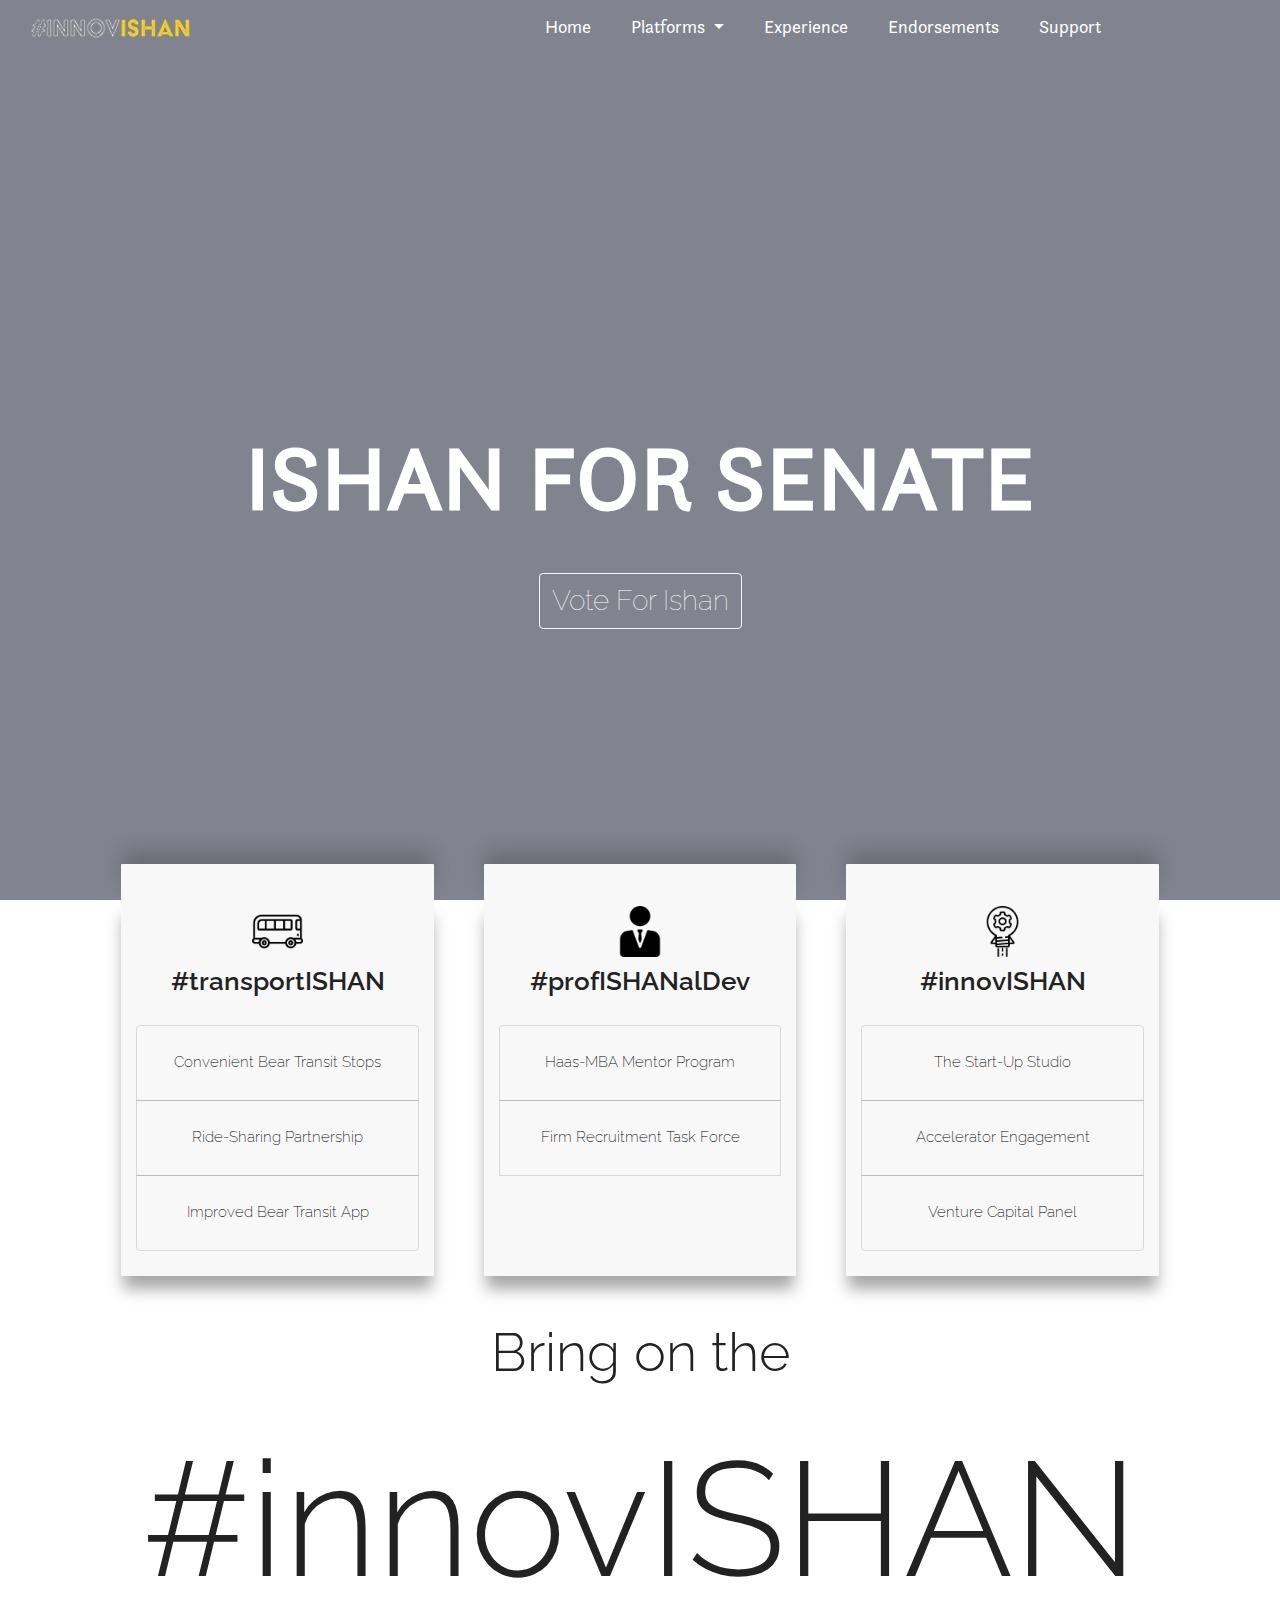
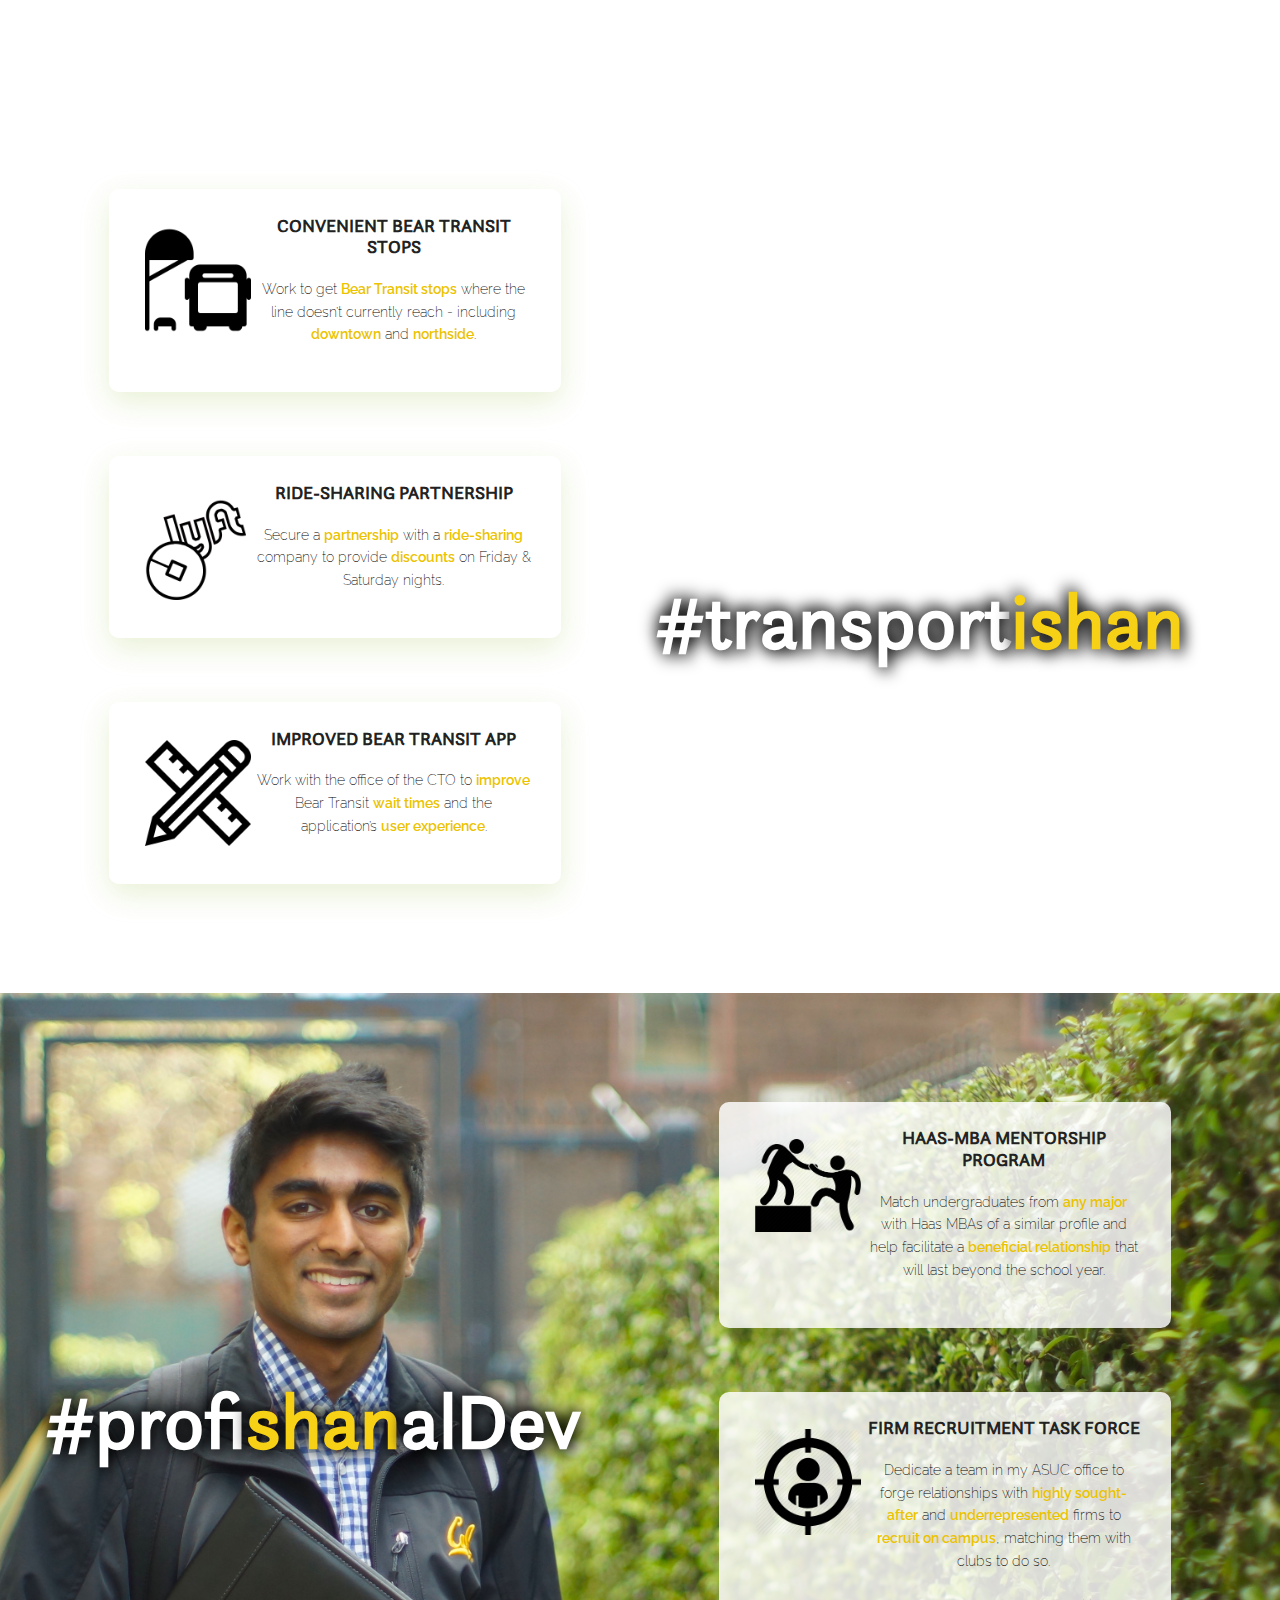
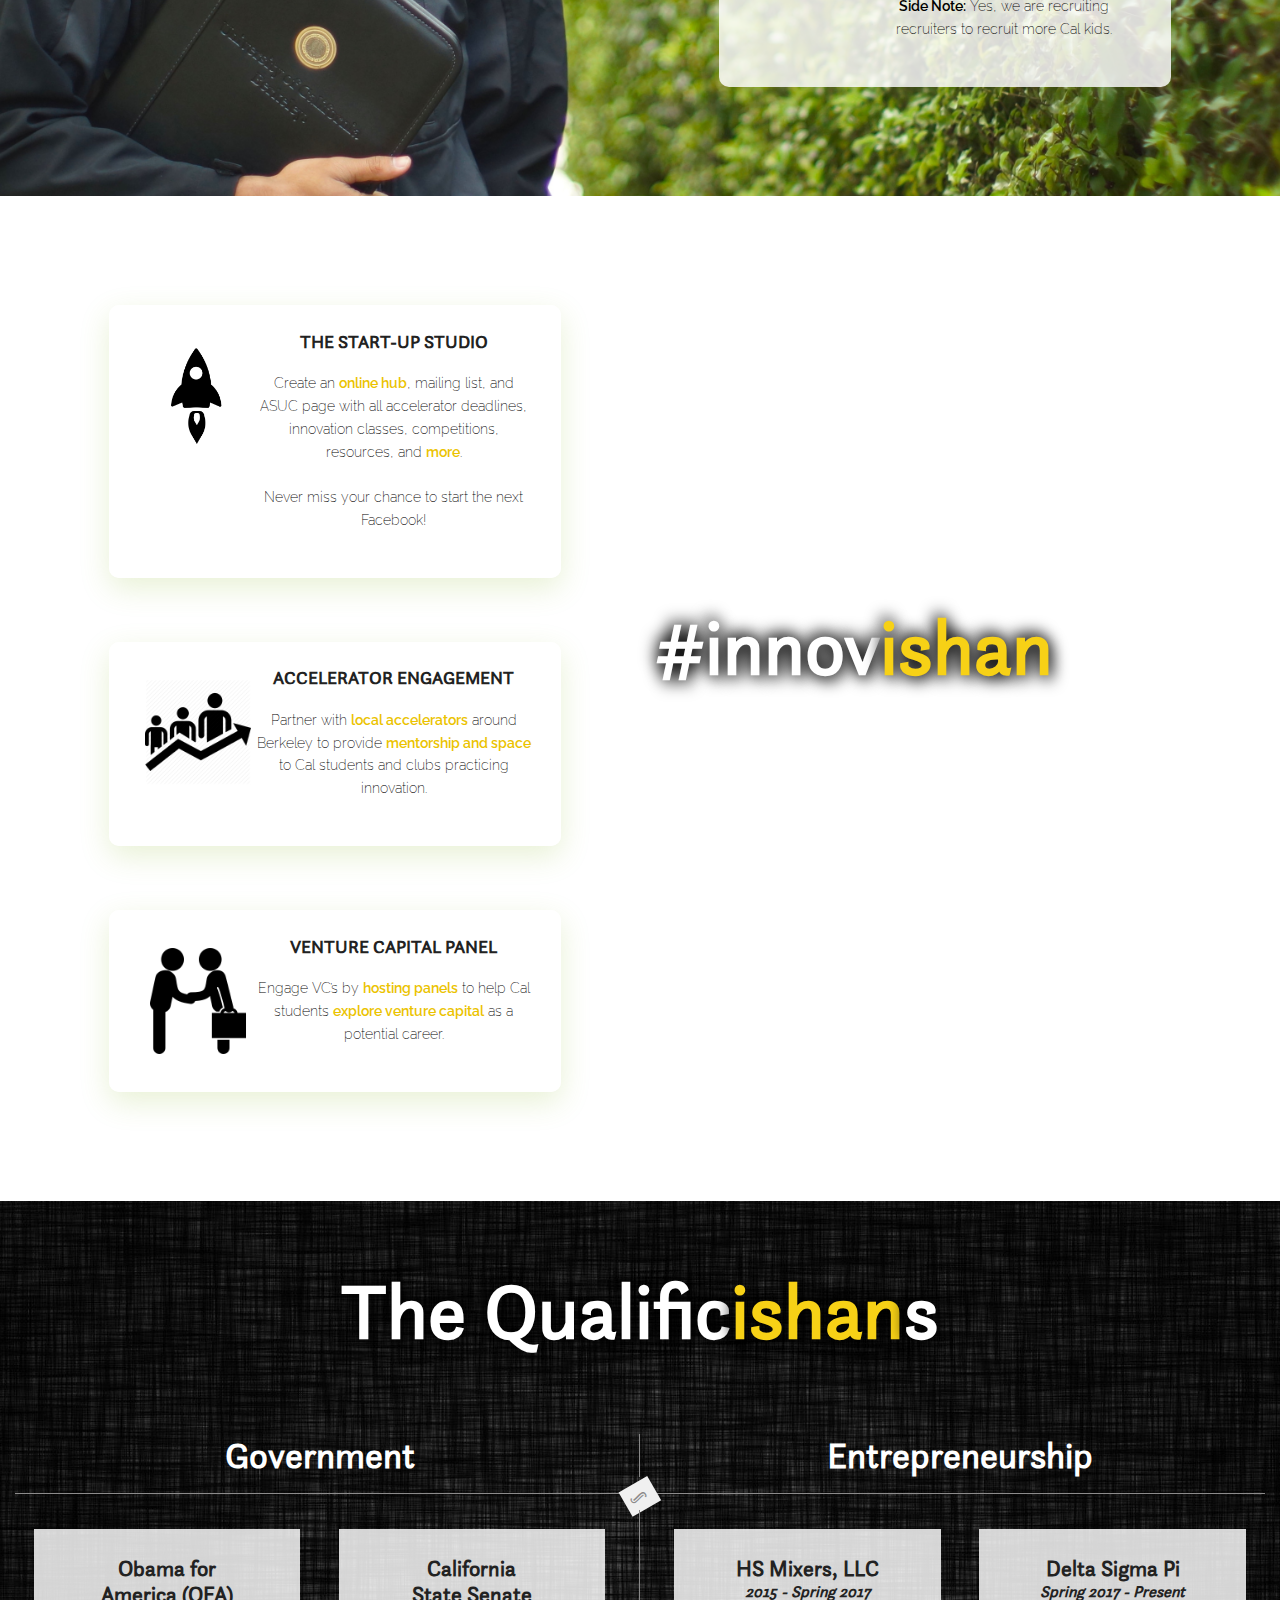
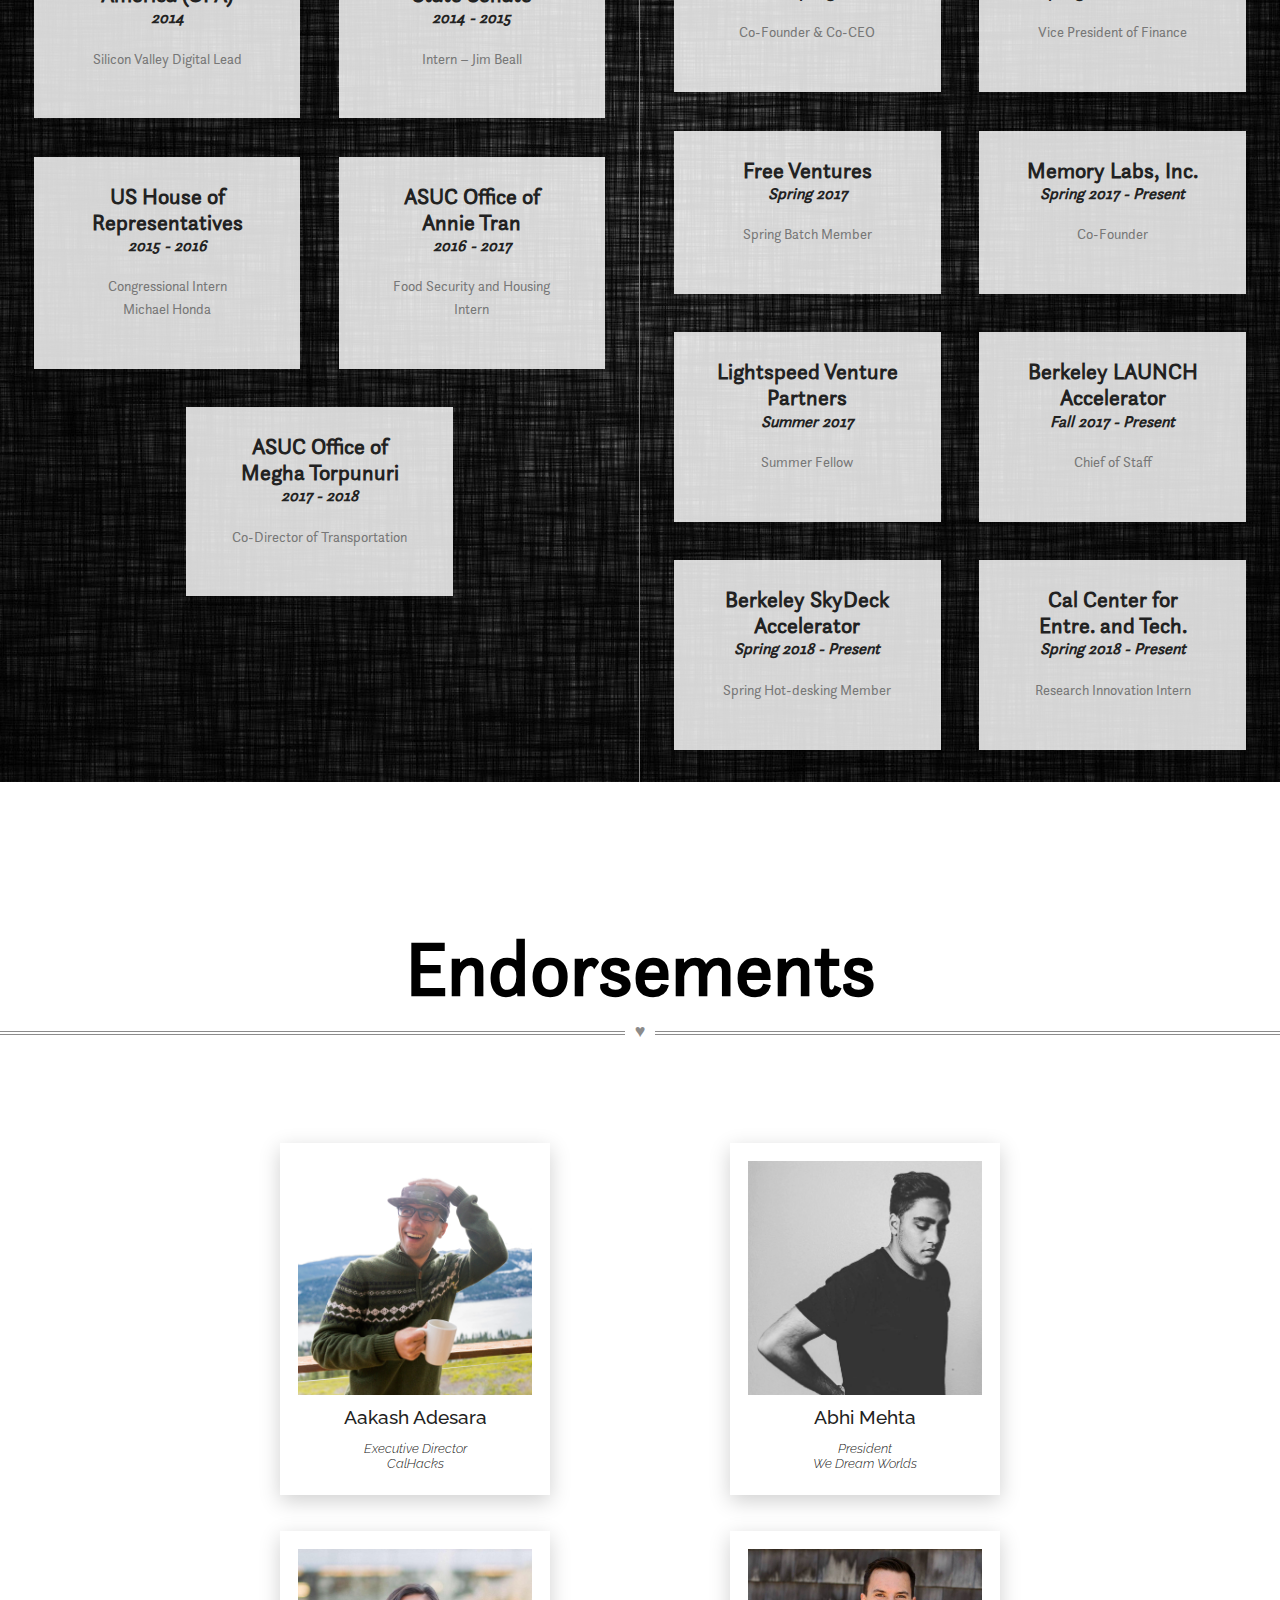
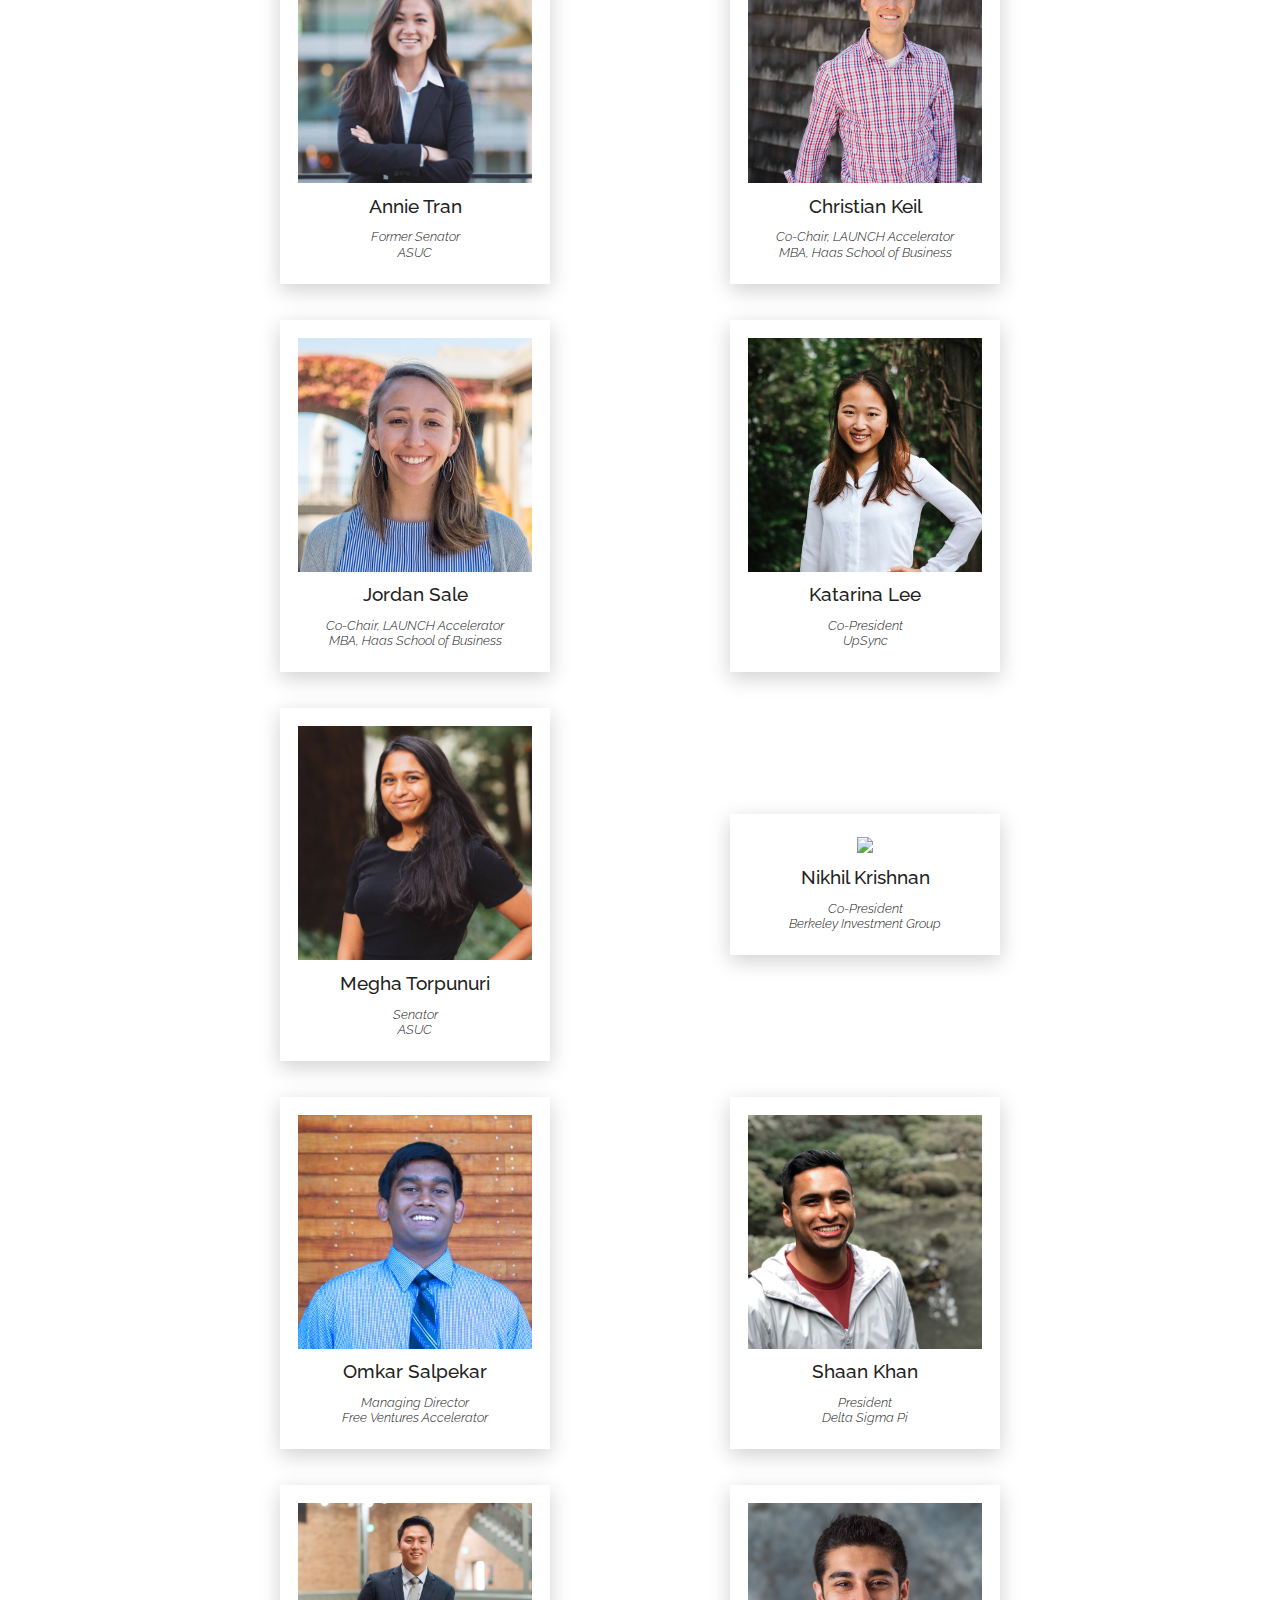
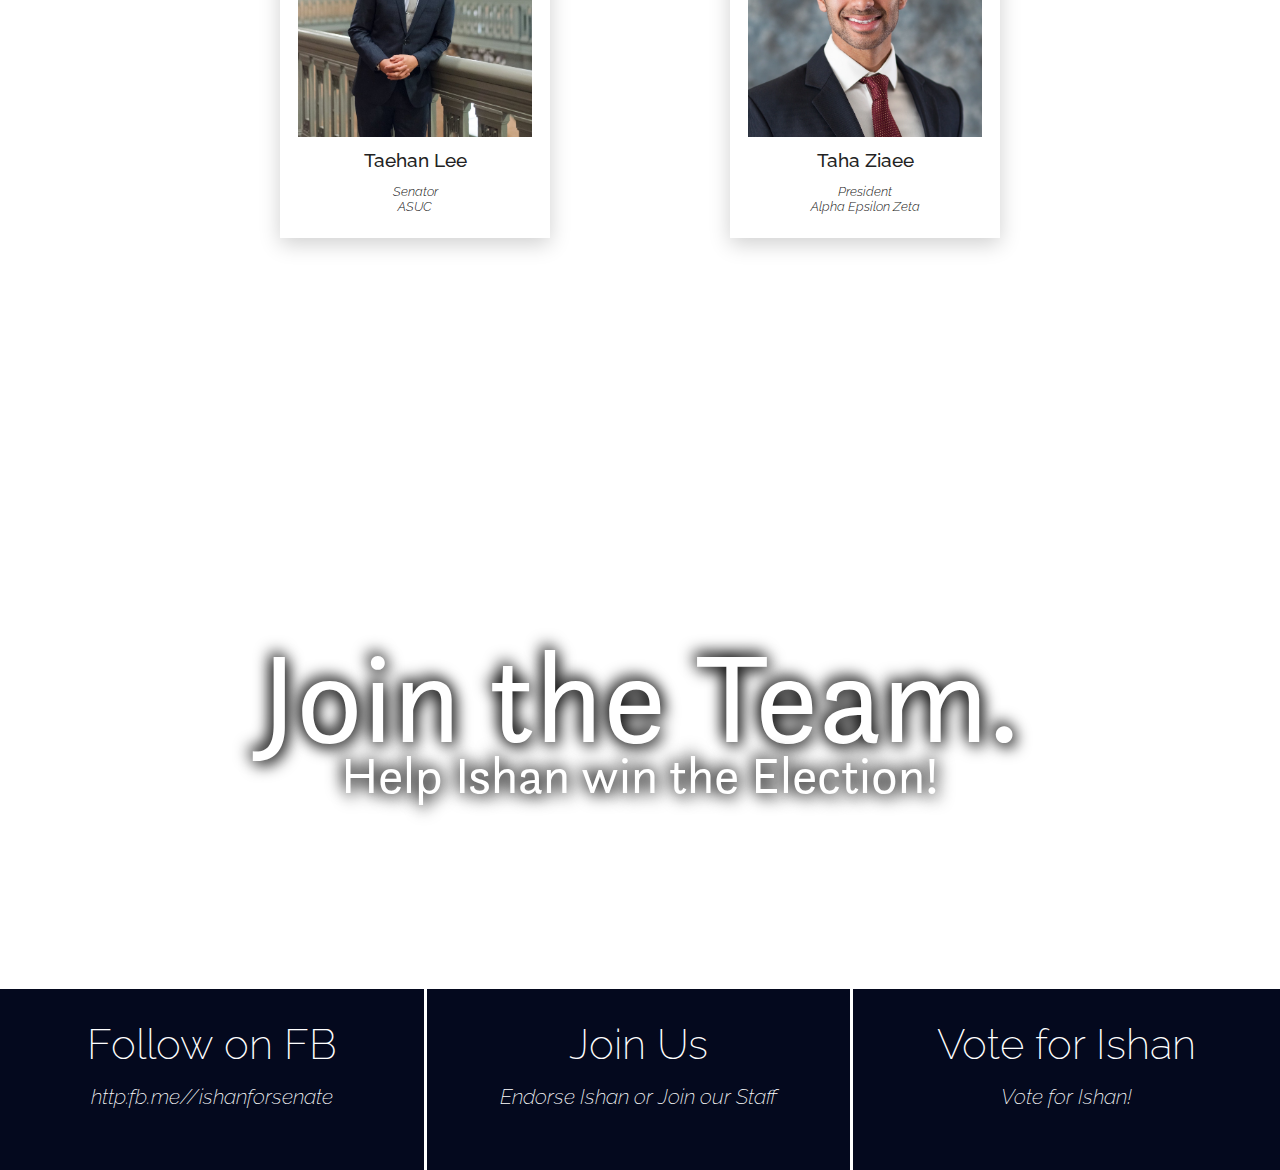
==== commit d0168481: "Voting Site Redirect" ====
--- a/index.html
+++ b/index.html
@@ -81,7 +81,7 @@
 								<h1 style="font-size: 7vw">
 									ISHAN FOR SENATE
 								</h1>
-								<a href="http://bit.ly/2Ilh92E" class="btn btn-outline-light lightFont" style="font-size: 200%" >Support Ishan</a>
+								<a href="http://tinyurl.com/2018asucelections" class="btn btn-outline-light lightFont" style="font-size: 200%" >Vote For Ishan</a>
 							</div>
 						</div>
 							<div class="hide-mobile row col-md-12 align-items-center justify-content-center" style="position: absolute; bottom: 0;">
@@ -649,8 +649,8 @@
 								<p class="" style="font-size: 300%; text-align: center">Join Us<br><br><span style="font-size: 50%"><i>Endorse Ishan or Join our Staff</i></span></p>
 							</a>
 
-							<a href="http://bit.ly/2Ilh92E" class="col-md-4 div-btn" style="border-right: none !important;">
-								<p class="" style="font-size: 300%; text-align: center">Vote for Ishan<br><br><span style="font-size: 50%"><i>Sign-up for our Mailing List</i></span></p>
+							<a href="http://tinyurl.com/2018asucelections" class="col-md-4 div-btn" style="border-right: none !important;">
+								<p class="" style="font-size: 300%; text-align: center">Vote for Ishan<br><br><span style="font-size: 50%"><i>Vote for Ishan!</i></span></p>
 							</a>
 
 						</div>
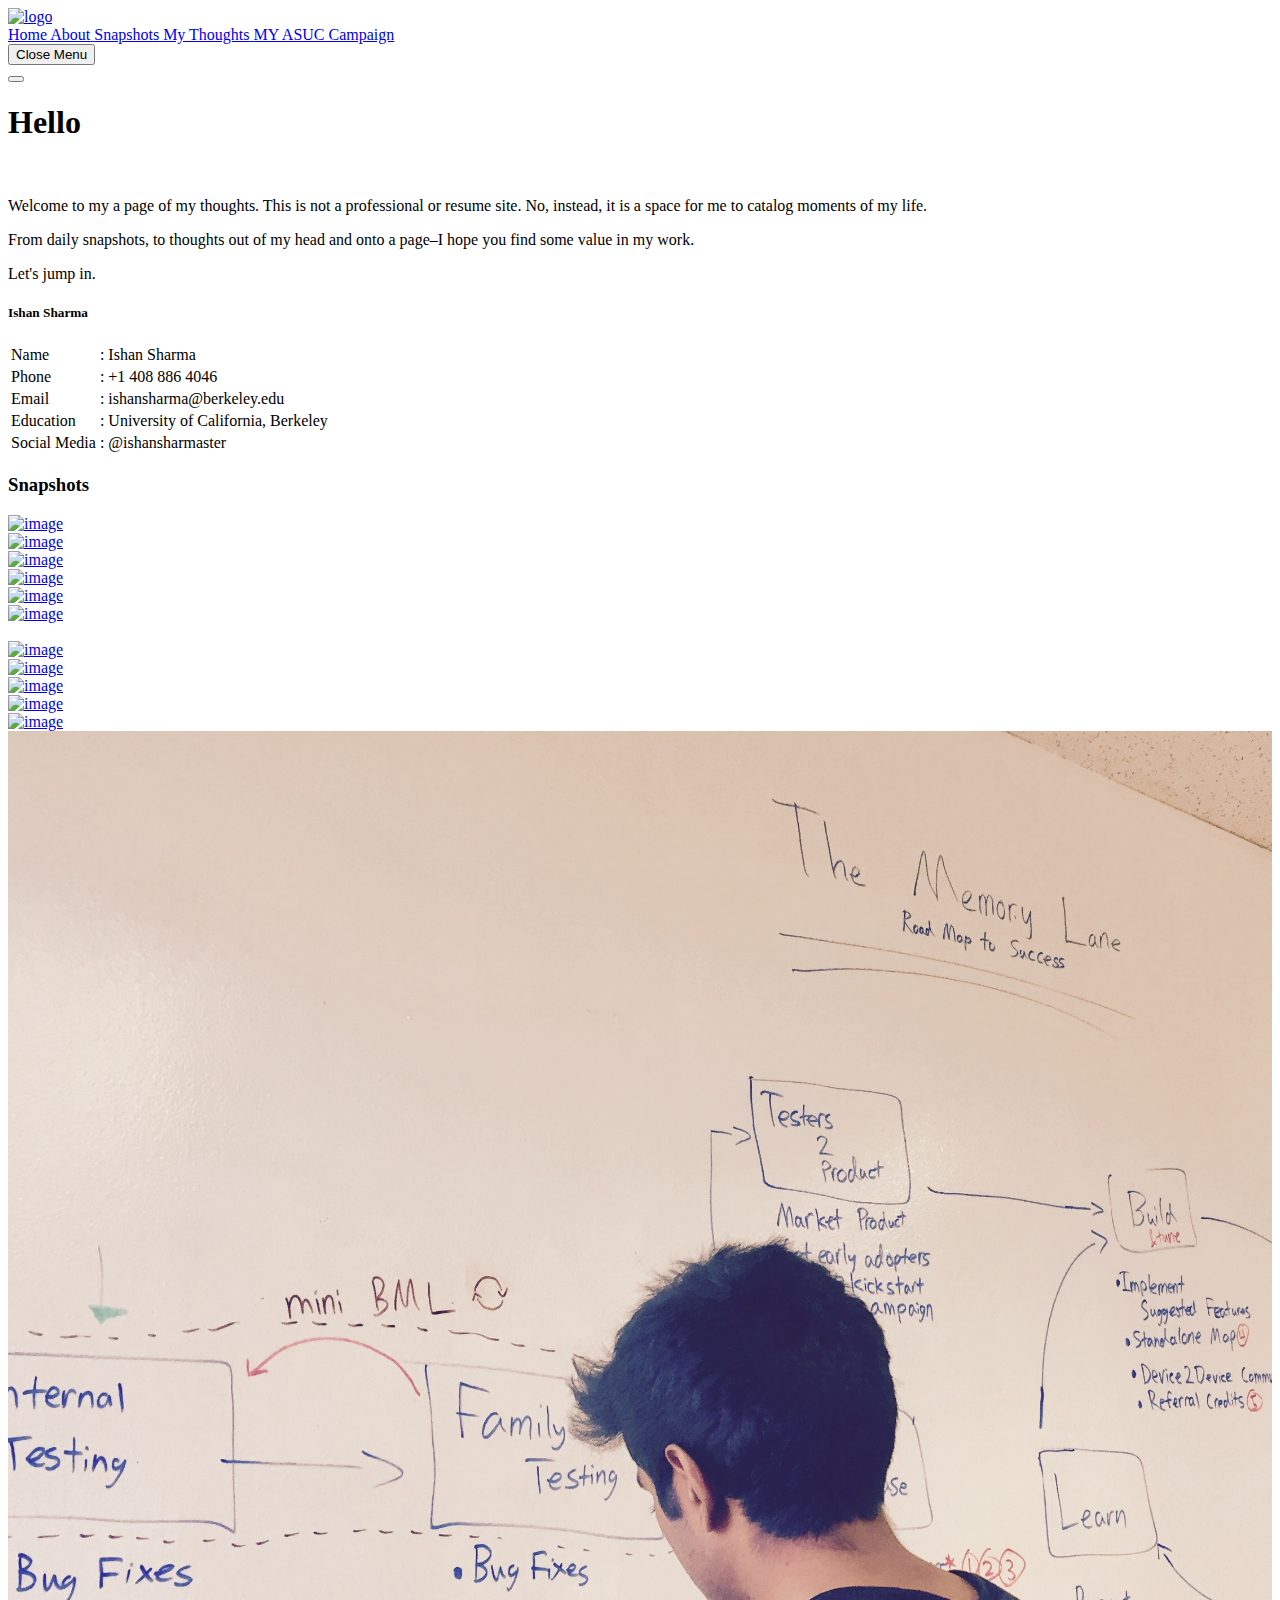
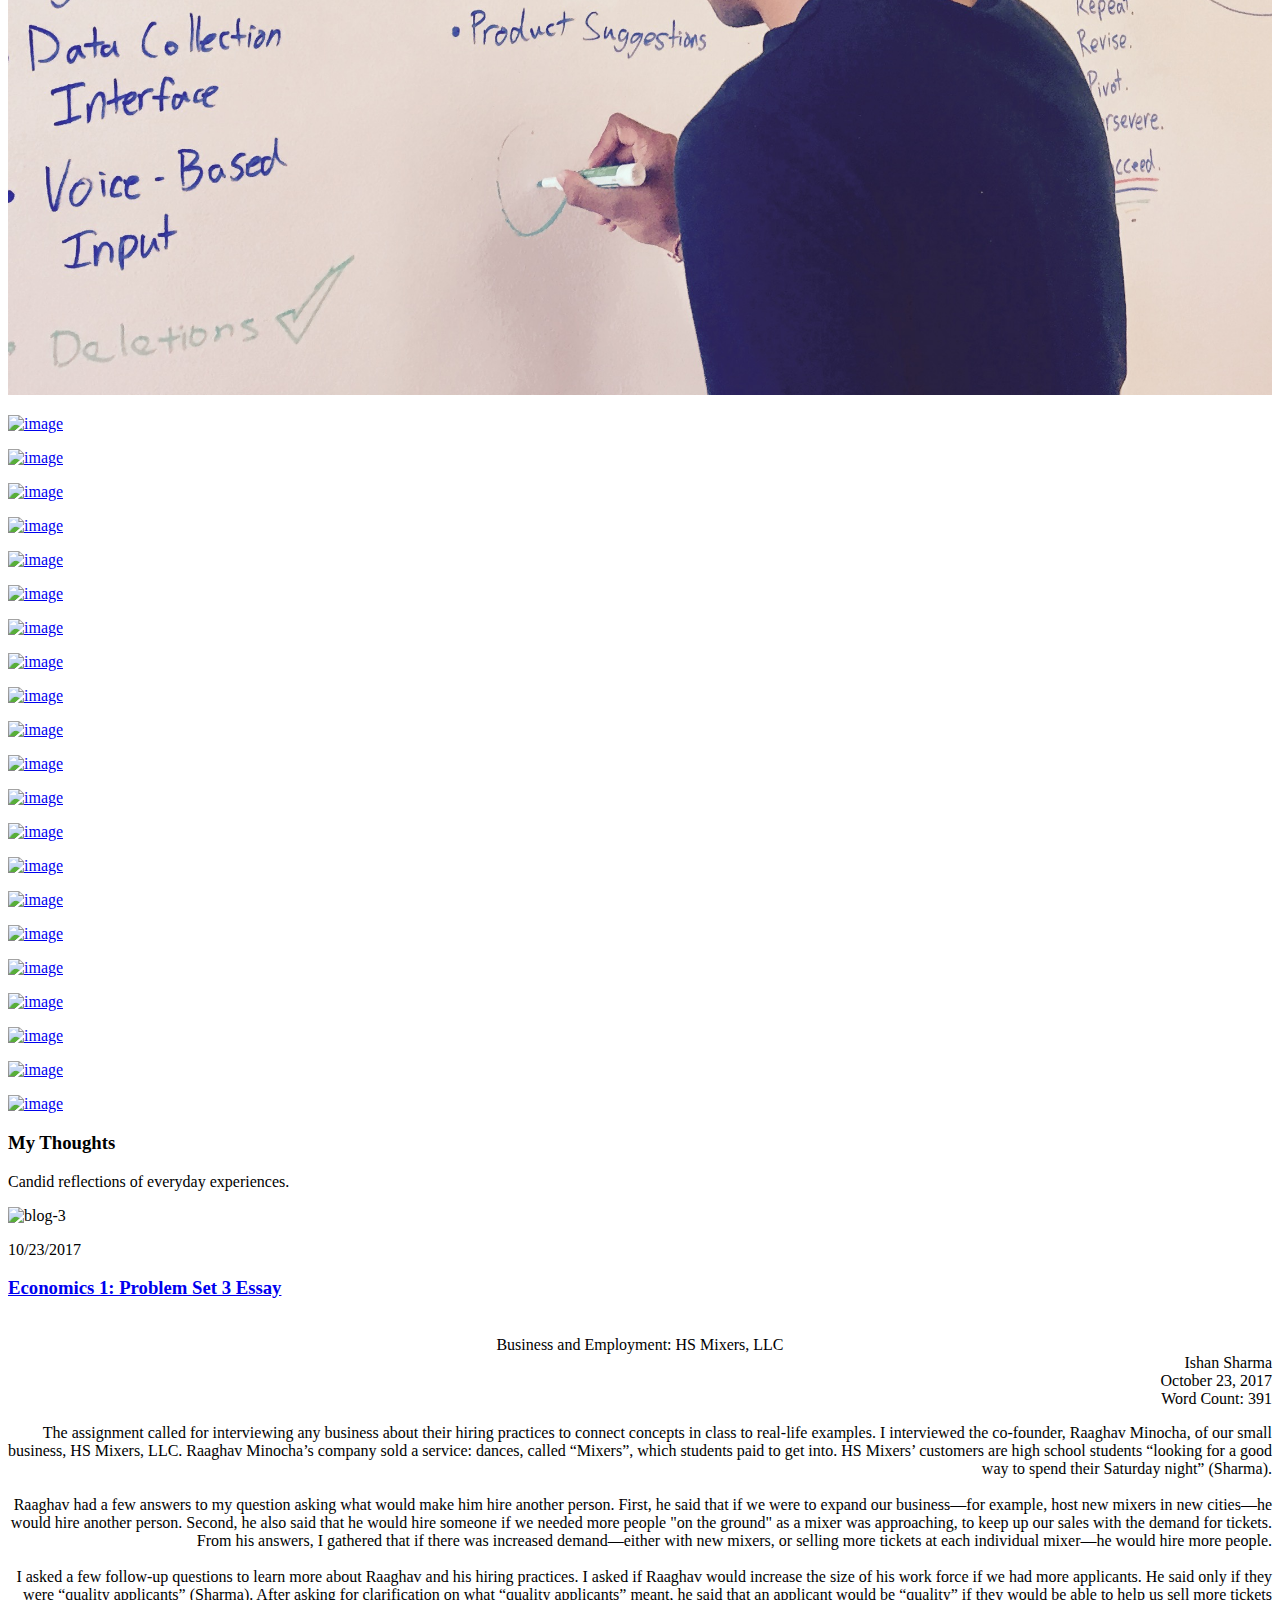
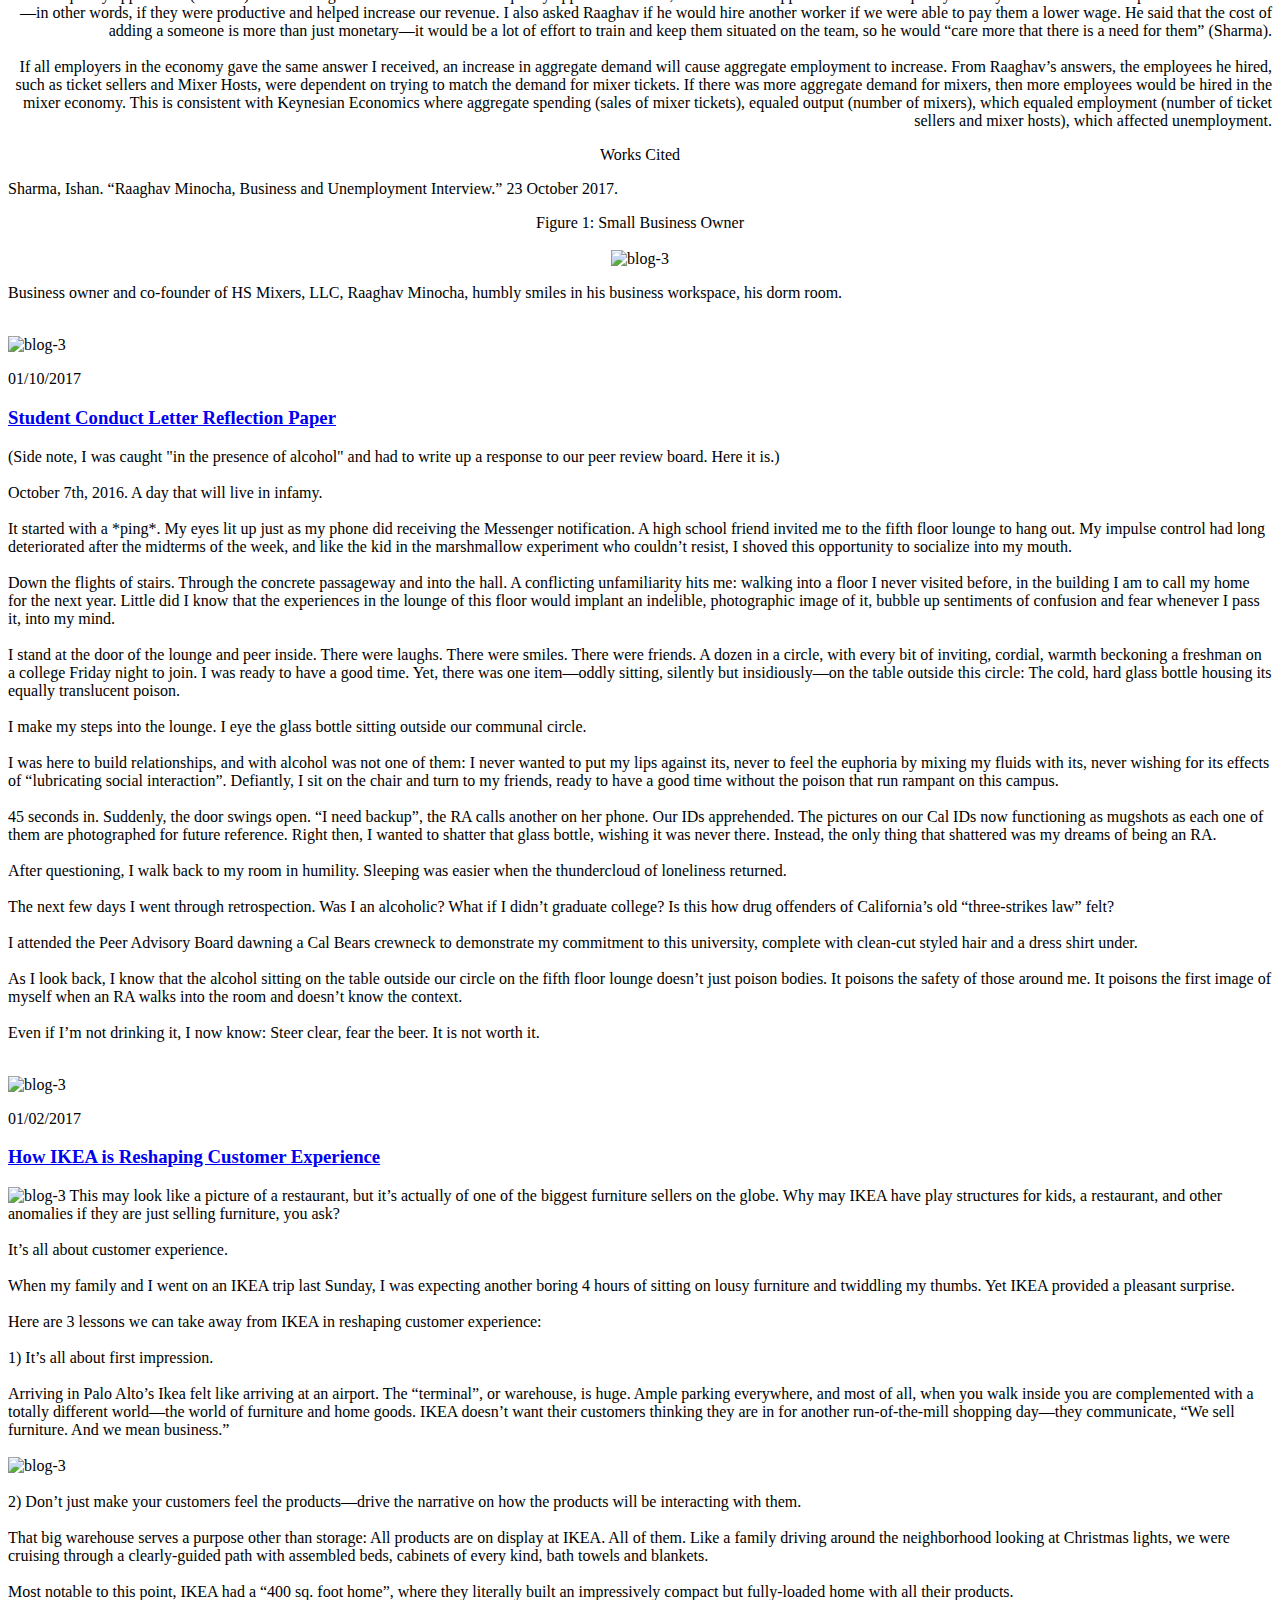
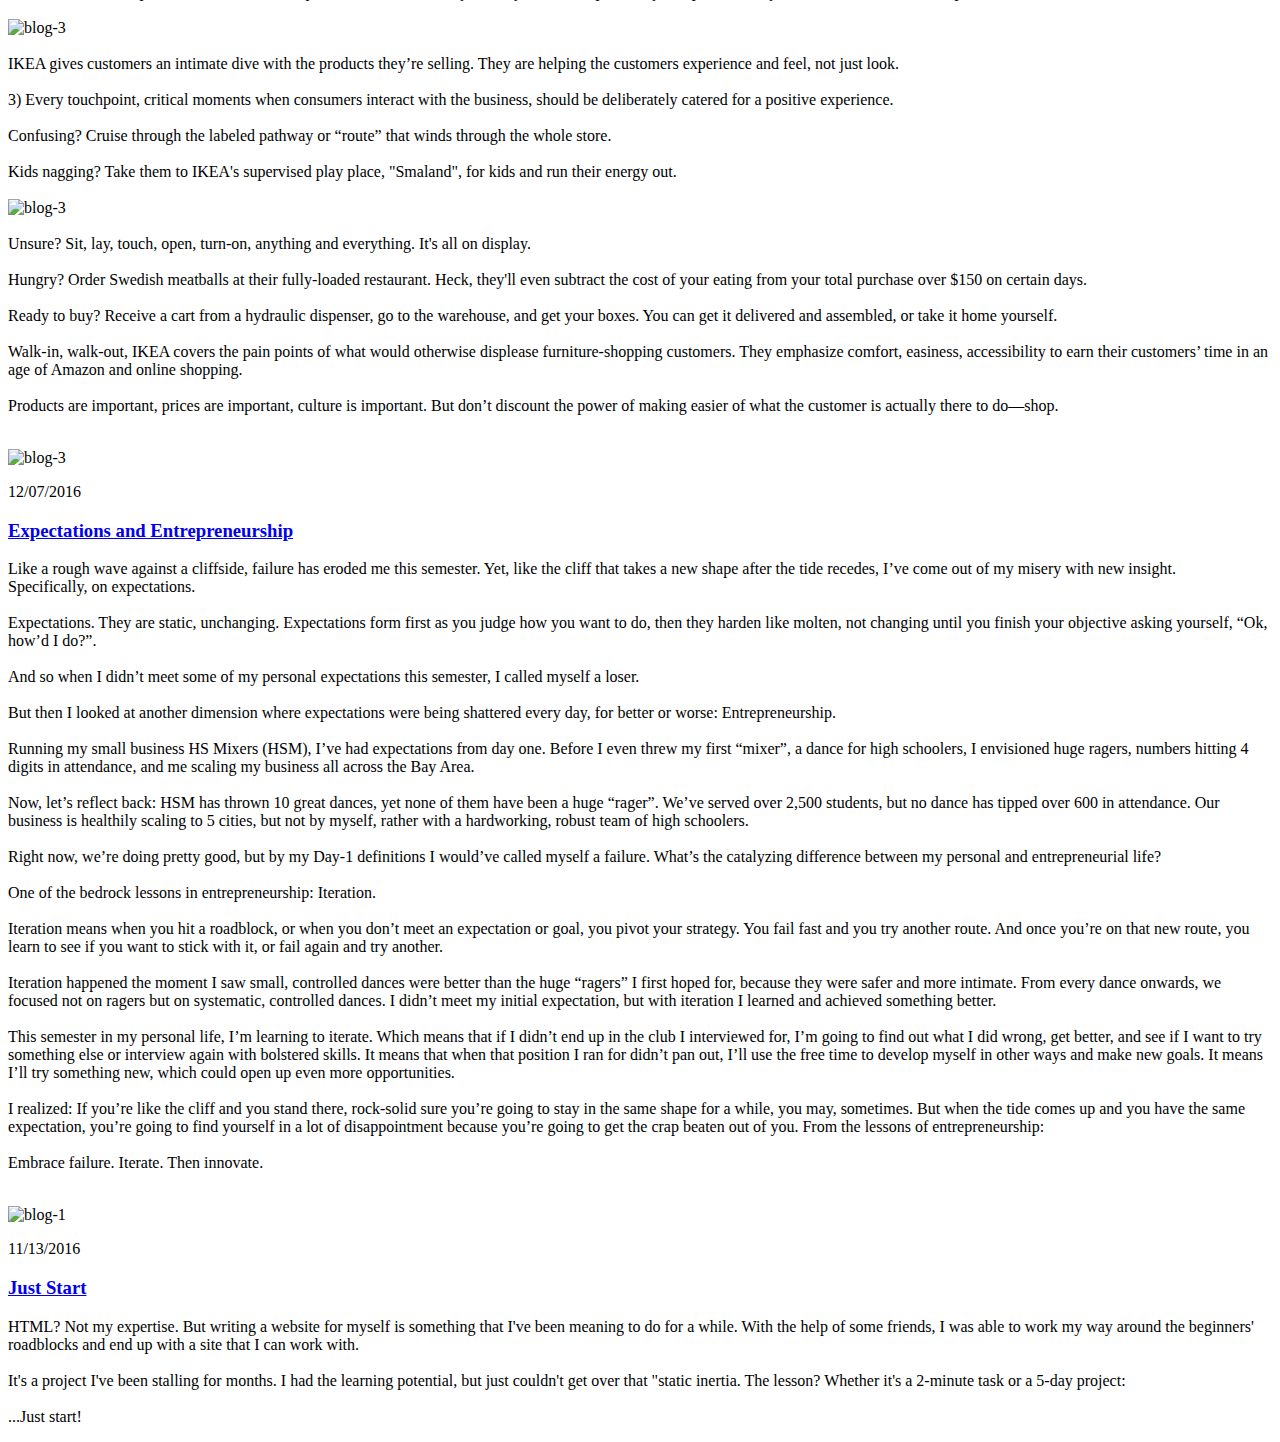
==== commit 5774d6cb: "added outlink functionality" ====
--- a/index.html
+++ b/index.html
@@ -1,805 +1,1349 @@
-	<!DOCTYPE html>
-	<html lang="zxx" class="no-js">
-	<head>
-		<!-- Mobile Specific Meta -->
-		<meta name="viewport" content="width=device-width, initial-scale=1, shrink-to-fit=no">
-		<!-- Favicon-->
-		<link rel="shortcut icon" href="img/fav.png">
-		<!-- Author Meta -->
-		<meta name="author" content="codepixer">
-		<!-- Meta Description -->
-		<meta name="description" content="">
-		<!-- Meta Keyword -->
-		<meta name="keywords" content="">
-		<!-- meta character set -->
-		<meta charset="UTF-8">
-		<!-- Site Title -->
-		<title>Ishan for Senate</title>
-
-		<link href="https://fonts.googleapis.com/css?family=Poppins:100,200,400,300,500,600,700" rel="stylesheet">
-			<!--
-			CSS
-			============================================= -->
-			<link rel="stylesheet" href="css/linearicons.css">
-			<link rel="stylesheet" href="css/font-awesome.min.css">
-			<link rel="stylesheet" href="css/bootstrap.css">
-			<link rel="stylesheet" href="css/magnific-popup.css">
-			<link rel="stylesheet" href="css/nice-select.css">
-			<link rel="stylesheet" href="css/animate.min.css">
-			<link rel="stylesheet" href="css/owl.carousel.css">
-			<link rel="stylesheet" href="css/main.css">
-			<link rel="stylesheet" href="css/custom.css">
-			<link href="https://fonts.googleapis.com/css?family=Raleway:100,200,300,400,400i,500,500i,600,600i,700,800,900" rel="stylesheet">
-
-
-		</head>
-		<body  >
-			<div class="protfolio-wrap" style="margin:0% 0%">
-			</div>
-
-			<!-- Start Header Area -->
-			<header id="head-header" class="default-header">
-				<nav class="navbar navbar-expand-lg  navbar-light">
-					<div class="container-fluid" style="margin-right: 10vw">
-						  <a class="navbar-brand" href="index.html">
-						  	<img src="img/logo2.png" alt="">
-						  </a>
-						  <button class="navbar-toggler" type="button" data-toggle="collapse" data-target="#navbarSupportedContent" aria-controls="navbarSupportedContent" aria-expanded="false" aria-label="Toggle navigation">
-						    <span class="text-white lnr lnr-menu"></span>
-						  </button>
-
-						  <div class="collapse navbar-collapse justify-content-end align-items-center" id="navbarSupportedContent">
-						    <ul class="navbar-nav">
-								<li><a href="#home">Home</a></li>
-								<li class="dropdown">
-									<a class="dropdown-toggle" href="#overview" id="navbardrop" data-toggle="dropdown">
-										Platforms
-									</a>
-									<div class="dropdown-menu">
-										<a class="dropdown-item" href="#transport">#transport<span style="color: #f7d116">ishan</span></a>
-										<a class="dropdown-item" href="#profession">#prof<span style="color: #f7d116">ishan</span>alDev</a>
-										<a class="dropdown-item" href="#innovation">#innov<span style="color: #f7d116">ishan</span></a>
-									</div>
-								</li>
-								<li><a href="#experience">Experience</a></li>
-								<li><a href="#endorsements">Endorsements</a></li>
-								<li><a href="#support">Support</a></li>
-							   <!-- Dropdown -->
-
-						    </ul>
-						  </div>
-					</div>
-				</nav>
-			</header>
-			<!-- End Header Area -->
-				<!-- start banner Area -->
-				<section class="banner-area relative" id="home">
-					<div class="overlay overlay-bg" ></div>
-					<div class="container-fluid" style="height: 100vh">
-						<div class="row d-flex align-items-center justify-content-center">
-							<div class="banner-content col-lg-12"  style="margin-top: 45vh">
-								<h1 style="font-size: 7vw">
-									ISHAN FOR SENATE
-								</h1>
-								<a href="http://tinyurl.com/2018asucelections" class="btn btn-outline-light lightFont" style="font-size: 200%" >Vote For Ishan</a>
-							</div>
-						</div>
-							<div class="hide-mobile row col-md-12 align-items-center justify-content-center" style="position: absolute; bottom: 0;">
-								<div class="cardPane cardTop col-md-3" style="margin-right: 4%">
-								</div>
-								<div class="cardPane cardTop col-md-3" style="margin-right: 4%">
-								</div>
-								<div class="cardPane cardTop col-md-3" style="">
-
-								</div>
-
-							</div>
-							</div>
-					</div>
-
-
-
-				</section>
-				<!-- End banner Area -->
-
-				<!-- Start Overview Area -->
-				<section id="overview" class="portfolio-area" style="background-color: white" >
-				  <div class="container-fluid">
-						<div class="row d-flex justify-content-center">
-							<div class="hide-mobile row col-md-12 align-items-center justify-content-center" style="">
-								<div id ="card1Body" class="cardPane cardBottom col-md-3" style="margin-right: 4%; margin-bottom: 1%;">
-									<div class="icon container" style="margin-top: 2%">
-										<img class="overviewImage" src="img/icons/transpo-sym.png"></img>
-									</div>
-									<div style="margin-top: 1vh">
-										<h3 class="overviewPuns">#transportISHAN</h3>
-										<div class="cardBody" style="color: black;">
-											<ul class="list-group">
-												<li class="list-group-item">Convenient Bear Transit Stops</li>
-												<li class="list-group-item">Ride-Sharing Partnership</li>
-												<li class="list-group-item">Improved Bear Transit App</li>
-											</ul>
-										</div>
-
-									</div>
-
-								</div>
-								<div id ="card2Body" class="cardPane cardBottom col-md-3" style="margin-right: 4%; margin-bottom: 1%;">
-									<div class="icon container" style="margin-top: 2%">
-										<img class="overviewImage" src="img/icons/prof-sym.png"></img>
-									</div>
-									<div style="margin-top: 1vh">
-										<h3 class="overviewPuns">#profISHANalDev</h3>
-										<div class="cardBody" style="color: black;">
-											<ul class="list-group">
-												<li class="list-group-item">Haas-MBA Mentor Program</li>
-												<li class="list-group-item">Firm Recruitment Task Force</li>
-												<li style="visibility: hidden" class="list-group-item killed-item">Bearwalk UI/UX Improvements</li>
-											</ul>
-										</div>
-
-									</div>
-
-								</div>
-
-								<div id ="card3Body" class="cardPane cardBottom col-md-3" style=" margin-bottom: 1%;">
-									<div class="icon container" style="margin-top: 2%">
-										<img class="overviewImage" src="img/icons/inno-sym.png"></img>
-									</div>
-									<div style="margin-top: 1vh">
-										<h3 class="overviewPuns">#innovISHAN</h3>
-										<div class="cardBody" style="color: black;">
-											<ul class="list-group">
-												<li class="list-group-item">The Start-Up Studio</li>
-												<li class="list-group-item">Accelerator Engagement</li>
-												<li class="list-group-item">Venture Capital Panel</li>
-											</ul>
-										</div>
-									</div>
-								</div>
-							</div>
-							<div class="align-items-center ">
-								<h1 class="hypeMessage">Bring on the<br><span class="emphasisHype"><br>#innovISHAN</span></h1>
-							</div>
-						</div>
-
-					</div>
-
-				</section>
-				<!-- End overview Area -->
-
-
-
-				<section class="" id="transport">
-					<div class="parallax para1">
-						<div class="container-fluid platform-highlight" style = "align-self: center">
-							<div style="text-align: center">
-								<h1 class="substitutePlatformHeads">#transport<span style="color: #f7d116">ishan</span></h1>
-							</div>
-					    <div class="row">
-					      <div class="col-lg-6">
-
-					        <div class="single-service d-flex justify-content-between align-items-top ind-Card">
-										<div class="plat-icon " style="padding-left: 0px; width: 30%">
-											<img src="img/icons/t1.png" style="width: 90%; height: auto"></img>
-										</div>
-					          <div class="cardBody" style="width: 70%; margin-top: 0%">
-					            <h4 class="text-uppercase">Convenient Bear Transit Stops</h4>
-					            <p>
-					              Work to get <b>Bear Transit stops</b> where the line doesn’t
-												currently reach - including <b>downtown</b>
-												and <b>northside</b>.
-					            </p>
-					          </div>
-					        </div>
-
-									<div class="single-service d-flex justify-content-between align-items-top ind-Card">
-										<div class="plat-icon " style="padding-left: 0px; width: 30%">
-											<img src="img/icons/t2.png" style="width: 90%; height: auto"></img>
-										</div>
-										<div class="cardBody" style="width: 70%; margin-top: 0%">
-					            <h4 class="text-uppercase">Ride-Sharing Partnership</h4>
-					            <p>
-												Secure a <b>partnership</b> with a <b>ride-sharing</b> company to provide
-												<b>discounts</b> on Friday &amp; Saturday nights.
-					            </p>
-					          </div>
-					        </div>
-
-									<div class="single-service d-flex justify-content-between align-items-top ind-Card">
-										<div class="plat-icon " style="margin-left: 0px;padding-left: 0px; width: 30%">
-											<img src="img/icons/t3.png" style="width: 90%; height: auto"></img>
-										</div>
-										<div class="cardBody" style="width: 70%; margin-top: 0%">
-					            <h4 class="text-uppercase">Improved Bear Transit App</h4>
-					            <p>
-					              Work with the office of the CTO to <b>improve</b>
-												Bear Transit <b>wait times</b> and the application’s
-												<b>user experience</b>.
-					            </p>
-					          </div>
-					        </div>
-
-					      </div>
-
-								<div class="col-lg-4 align-items-center" style = "text-align: right">
-									<h1 class="shadowLargeText">#transport<span style="color: #f7d116">ishan</span></h1>
-								</div>
-
-					    </div>
-					  </div>
-					</div>
-				</section>
-
-				<section class="para2" id="profession">
-						<div class="container-fluid platform-highlight" style="align-items: center">
-							<div style="text-align: center">
-								<h1 class="substitutePlatformHeads">#prof<span style="color: #f7d116">ishan</span>alDev</h1>
-							</div>
-							<div class="row">
-								<div class="col-lg-4 align-items-center" style = "text-align: center">
-									<h1 class="shadowLargeText" style="margin-top: 37.5vh"> #prof<span style="color: #f7d116">ishan</span>alDev</h1>
-								</div>
-								<div class="col-lg-6 offset-2">
-
-									<div class="single-service d-flex justify-content-between align-items-top ind-Card">
-										<div class="plat-icon " style="padding-left: 0px; width: 30%">
-											<img src="img/icons/p1.png" style="width: 90%; height: auto"></img>
-										</div>
-										<div class="cardBody" style="width: 70%; margin-top: 0%">
-											<h4 class="text-uppercase">Haas-MBA Mentorship Program</h4>
-											<p>
-												Match undergraduates from <b>any major</b> with Haas MBAs of a
-												similar profile and help facilitate a <b>beneficial
-												relationship</b> that will last beyond the school year.
-											</p>
-										</div>
-									</div>
-
-
-									<div class="single-service d-flex justify-content-between align-items-top ind-Card">
-										<div class="plat-icon " style="padding-left: 0px; width: 30%">
-											<img src="img/icons/p2.png" style="width: 90%; height: auto"></img>
-										</div>
-										<div class="cardBody" style="width: 70%; margin-top: 0%">
-											<h4 class="text-uppercase">Firm Recruitment Task Force</h4>
-											<p>
-												Dedicate a team in my ASUC office to forge relationships with
-												<b>highly sought-after</b> and <b>underrepresented</b> firms to <b>recruit on
-												campus</b>, matching them with clubs to do so. <br><br><b style="color: #000">Side Note:</b>
-												Yes, we are recruiting recruiters to recruit more Cal
-												kids.
-											</p>
-										</div>
-									</div>
-
-
-								</div>
-							</div>
-						</div>
-				</section>
-
-				<section class="" id="innovation">
-					<div class="parallax para3">
-						<div class="container-fluid platform-highlight">
-							<div style="text-align: center">
-								<h1 class="substitutePlatformHeads">#innov<span style="color: #f7d116">ishan</span></h1>
-							</div>
-							<div class="row">
-								<div class="col-lg-6">
-									<div class="single-service d-flex justify-content-between align-items-top ind-Card">
-										<div class="plat-icon " style="padding-left: 0px; width: 30%">
-											<img src="img/icons/i1.png" style="width: 90%; height: auto"></img>
-										</div>
-					          <div class="cardBody" style="width: 70%; margin-top: 0%">
-					            <h4 class="text-uppercase">The Start-Up Studio</h4>
-					            <p>
-												Create an <b>online hub</b>, mailing list, and ASUC page
-												with all accelerator deadlines, innovation classes,
-												competitions, resources, and <b>more</b>.
-
-												<br><br>
-												Never miss your chance to start the next Facebook!
-
-					            </p>
-					          </div>
-					        </div>
-
-									<div class="single-service d-flex justify-content-between align-items-top ind-Card">
-										<div class="plat-icon " style="padding-left: 0px; width: 30%">
-											<img src="img/icons/i2.png" style="width: 90%; height: auto"></img>
-										</div>
-										<div class="cardBody" style="width: 70%; margin-top: 0%">
-					            <h4 class="text-uppercase">Accelerator Engagement</h4>
-					            <p>
-												Partner with <b>local accelerators</b> around Berkeley
-												to provide <b>mentorship and space</b> to Cal students
-												and clubs practicing innovation.
-
-					            </p>
-					          </div>
-					        </div>
-
-									<div class="single-service d-flex justify-content-between align-items-top ind-Card">
-										<div class="plat-icon " style="margin-left: 0%; padding-left: 0px; width: 30%">
-											<img src="img/icons/i3.png" style="width: 90%; height: auto"></img>
-										</div>
-										<div class="cardBody" style="width: 70%; margin-top: 0%">
-					            <h4 class="text-uppercase">Venture Capital Panel</h4>
-					            <p>
-					              Engage VC’s by <b>hosting panels</b> to help Cal
-												students <b>explore venture capital</b> as a
-												potential career.
-					            </p>
-					          </div>
-					        </div>
-
-								</div>
-
-								<div class="col-lg-4 align-items-center" style = "text-align: right">
-									<h1 class="shadowLargeText" style="margin-top: 40vh">#innov<span style="color: #f7d116">ishan</span></h1>
-								</div>
-
-							</div>
-						</div>
-					</div>
-				</section>
-
-
-				<!-- BEGINNING EXPERIENCE SECTION -->
-				<section id="experience" class="blue-texture"  style="padding-top: 5%; text-align: center;">
-					<h1 class="shadowLargeText" style="margin: 0px; display: inline !important;">The Qualific<span style="color: #f7d116">ishan</span>s</h1>
-					<hr class="mobile-exp-header">
-						<div class="container-fluid" style="margin-top: 6%; margin-bottom: 6%">
-							<div id="web-exp-header">
-								<div class="row">
-									<div class="col-md-6" style="text-align: center; border-right: 1px solid #888">
-										<h1 style="color: white">Government</h1>
-									</div>
-
-									<div class="col-md-6" style="text-align: center">
-										<h1 style="color: white">Entrepreneurship</h1>
-									</div>
-								</div>
-								<hr class="style17">
-							</div>
-
-
-							<div class="row">
-								<div id="gov-exp-cards" class="col-md-6 cardContainer container-fluid" style="border-right: 1px solid #888">
-									<div class="mobile-exp-header">
-										<div class="" style="text-align: center">
-											<h1 style="color: white">Government</h1>
-										</div>
-										<hr class="style17">
-									</div>
-									<div class="row align-items-center justify-content-center">
-										<div class="job-card small-margin col-md-5 expCard">
-											<h3 class="job-org">Obama for<br> America (OFA)</h3>
-											<h5 class="job-date"><i>2014</i></h5>
-											<p style="margin-top: 10%">Silicon Valley Digital Lead</p>
-										</div>
-										<div class="job-card small-margin col-md-5 expCard">
-											<h3 class="job-org">California <br>State Senate</h3>
-											<h5 class="job-date"><i>2014 - 2015</i></h5>
-											<p style="margin-top: 10%">Intern – Jim Beall</p>
-										</div>
-									</div>
-
-									<div class="row align-items-center justify-content-center">
-										<div class="job-card small-margin col-md-5 expCard">
-											<h3 class="job-org">US House of Representatives</h3>
-											<h5 class="job-date"><i>2015 - 2016</i></h5>
-											<p style="margin-top: 10%">Congressional Intern <br> Michael Honda</p>
-										</div>
-										<div class="job-card small-margin col-md-5 expCard">
-											<h3 class="job-org">ASUC Office of <br>Annie Tran</h3>
-											<h5 class="job-date"><i>2016 - 2017</i></h5>
-											<p style="margin-top: 10%">Food Security and Housing <br> Intern</p>
-										</div>
-									</div>
-
-									<div class="row align-items-center justify-content-center">
-										<div class="job-card small-margin col-md-5 expCard">
-											<h3 class="job-org">ASUC Office of <br> Megha Torpunuri</h3>
-											<h5 class="job-date"><i>2017 - 2018</i></h5>
-											<p style="margin-top: 10%">Co-Director of Transportation</p>
-										</div>
-									</div>
-
-
-
-								</div>
-
-								<div id="bus-exp-cards" class="col-md-6 cardContainer container-fluid">
-									<div class="mobile-exp-header">
-										<div class="" style="text-align: center">
-											<h1 style="color: white">Entrepreneurship</h1>
-										</div>
-										<hr class="style17">
-									</div>
-									<div class="row align-items-center justify-content-center">
-										<div class="job-card small-margin col-md-5 expCard">
-											<h3 class="job-org">HS Mixers, LLC</h3>
-											<h5 class="job-date"><i>2015 - Spring 2017</i></h5>
-											<p style="margin-top: 10%">Co-Founder &amp; Co-CEO</p>
-										</div>
-										<div class="job-card small-margin col-md-5 expCard">
-											<h3 class="job-org">Delta Sigma Pi</h3>
-											<h5 class="job-date"><i>Spring 2017 - Present</i></h5>
-											<p style="margin-top: 10%">Vice President of Finance</p>
-										</div>
-									</div>
-
-									<div class="row align-items-center justify-content-center">
-										<div class="job-card small-margin col-md-5 expCard">
-											<h3 class="job-org">Free Ventures</h3>
-											<h5 class="job-date"><i>Spring 2017</i></h5>
-											<p style="margin-top: 10%">Spring Batch Member</p>
-										</div>
-										<div class="job-card small-margin col-md-5 expCard">
-											<h3 class="job-org">Memory Labs, Inc.</h3>
-											<h5 class="job-date"><i>Spring 2017 - Present</i></h5>
-											<p style="margin-top: 10%">Co-Founder</p>
-										</div>
-									</div>
-
-									<div class="row align-items-center justify-content-center">
-										<div class="job-card small-margin col-md-5 expCard">
-											<h3 class="job-org">Lightspeed Venture Partners</h3>
-											<h5 class="job-date"><i>Summer 2017</i></h5>
-											<p style="margin-top: 10%">Summer Fellow</p>
-										</div>
-										<div class="job-card small-margin col-md-5 expCard">
-											<h3 class="job-org">Berkeley LAUNCH Accelerator</h3>
-											<h5 class="job-date"><i>Fall 2017 - Present</i></h5>
-											<p style="margin-top: 10%">Chief of Staff</p>
-										</div>
-									</div>
-
-									<div class="row align-items-center justify-content-center">
-										<div class="job-card small-margin col-md-5 expCard">
-											<h3 class="job-org">Berkeley SkyDeck Accelerator</h3>
-											<h5 class="job-date"><i>Spring 2018 - Present</i></h5>
-											<p style="margin-top: 10%">Spring Hot-desking Member</p>
-										</div>
-										<div class="job-card small-margin col-md-5 expCard">
-											<h3 class="job-org">Cal Center for <br> Entre. and Tech.</h3>
-											<h5 class="job-date"><i>Spring 2018 - Present</i></h5>
-											<p style="margin-top: 10%">Research Innovation Intern</p>
-										</div>
-									</div>
-
-
-								</div>
-
-							</div>
-
-						</div>
-
-
-				</section>
-				<!-- ENDING EXPERIENCE SECTION -->
-
-				<!-- BEGIN ENDORSEMENTS -->
-				<section id="endorsements" style="padding-top: 5%; text-align: center;" class="">
-					<h1 class="shadowLargeText remove-shadow" style="margin: 0px; color: black; display: inline !important;">Endorsements</h1>
-					<hr class="style15">
-					<div class="container-fluid" style="margin-bottom: 10vh;">
-						<div class="row d-flex justify-content-center">
-							<div class="row col-md-12 align-items-center justify-content-center" style="margin-top: 0%;">
-								<div class="endorser-box align-items-center justify-content-center">
-										<div class="">
-											<img style="width: 100%" src="img/endorsers/aakash.jpg">
-										</div>
-										<div style="text-align: center">
-											<h3 class="endorser"> Aakash Adesara </h3>
-											<h5 class="endorsor-deets"><i>Executive Director <br> CalHacks</i></h5>
-										</div>
-								</div>
-
-								<div class="endorser-box align-items-center justify-content-center">
-										<div class="">
-											<img style="width: 100%" src="img/endorsers/abhi.jpg">
-										</div>
-										<div style="text-align: center">
-											<h3 class="endorser"> Abhi Mehta </h3>
-											<h5 class="endorsor-deets"><i>President <br> We Dream Worlds</i></h5>
-										</div>
-								</div>
-
-								<div class="endorser-box align-items-center justify-content-center">
-										<div class="">
-											<img style="width: 100%" src="img/endorsers/annie.jpg">
-										</div>
-										<div style="text-align: center">
-											<h3 class="endorser"> Annie Tran </h3>
-											<h5 class="endorsor-deets"><i>Former Senator<br> ASUC</i></h5>
-										</div>
-								</div>
-
-								<div class="endorser-box align-items-center justify-content-center">
-										<div class="">
-											<img style="width: 100%" src="img/endorsers/christian.jpg">
-										</div>
-										<div style="text-align: center">
-											<h3 class="endorser"> Christian Keil</h3>
-											<h5 class="endorsor-deets"><i>
-												Co-Chair, LAUNCH Accelerator<br>
-												MBA, Haas School of Business
-											</i></h5>
-										</div>
-								</div>
-
-								<div class="endorser-box align-items-center justify-content-center">
-										<div class="">
-											<img style="width: 100%" src="img/endorsers/jordan.jpg">
-										</div>
-										<div style="text-align: center">
-											<h3 class="endorser"> Jordan Sale </h3>
-											<h5 class="endorsor-deets"><i>
-												Co-Chair, LAUNCH Accelerator<br>
-												MBA, Haas School of Business
-											</i></h5>
-										</div>
-								</div>
-
-								<div class="endorser-box align-items-center justify-content-center">
-										<div class="">
-											<img style="width: 100%" src="img/endorsers/katarina.jpg">
-										</div>
-										<div style="text-align: center">
-											<h3 class="endorser"> Katarina Lee </h3>
-											<h5 class="endorsor-deets"><i>Co-President<br>UpSync</i></h5>
-										</div>
-								</div>
-
-								<div class="endorser-box align-items-center justify-content-center">
-										<div class="">
-											<img style="width: 100%" src="img/endorsers/megha.jpg">
-										</div>
-										<div style="text-align: center">
-											<h3 class="endorser"> Megha Torpunuri</h3>
-											<h5 class="endorsor-deets"><i>Senator<br>ASUC</i></h5>
-										</div>
-								</div>
-
-								<div class="endorser-box align-items-center justify-content-center">
-										<div class="">
-											<img style="width: 100%" src="img/endorsers/nikhil.jpg">
-										</div>
-										<div style="text-align: center">
-											<h3 class="endorser"> Nikhil Krishnan </h3>
-											<h5 class="endorsor-deets"><i>Co-President<br>Berkeley Investment Group</i></h5>
-										</div>
-								</div>
-
-								<div class="endorser-box align-items-center justify-content-center">
-										<div class="">
-											<img style="width: 100%" src="img/endorsers/omkar.jpg">
-										</div>
-										<div style="text-align: center">
-											<h3 class="endorser"> Omkar Salpekar </h3>
-											<h5 class="endorsor-deets"><i>Managing Director<br>Free Ventures Accelerator</i></h5>
-										</div>
-								</div>
-
-								<div class="endorser-box align-items-center justify-content-center">
-										<div class="">
-											<img style="width: 100%" src="img/endorsers/shaan2.jpg">
-										</div>
-										<div style="text-align: center">
-											<h3 class="endorser">Shaan Khan </h3>
-											<h5 class="endorsor-deets"><i>President<br>Delta Sigma Pi</i></h5>
-										</div>
-								</div>
-
-								<div class="endorser-box align-items-center justify-content-center">
-										<div class="">
-											<img style="width: 100%" src="img/endorsers/taehan.jpg">
-										</div>
-										<div style="text-align: center">
-											<h3 class="endorser"> Taehan Lee </h3>
-											<h5 class="endorsor-deets"><i>Senator<br>ASUC</i></h5>
-										</div>
-								</div>
-
-								<div class="endorser-box align-items-center justify-content-center">
-										<div class="">
-											<img style="width: 100%" src="img/endorsers/taha.jpg">
-										</div>
-										<div style="text-align: center">
-											<h3 class="endorser"> Taha Ziaee </h3>
-											<h5 class="endorsor-deets"><i>President<br>Alpha Epsilon Zeta</i></h5>
-										</div>
-								</div>
-
-							</div>
-
-
-						</div>
-					</div>
-				</section>
-				<!-- END ENDORSEMENTS -->
-
-				<!-- BEGIN SUPPORTERS -->
-				<section id="support" class="dark-team" style="padding-top: 10%; padding-bottom: 7%;">
-					<div class="container-fluid align-items-center justify-content-center" style="align-items: center">
-						<div class="banner-content col-lg-12"  style="margin-top: 17vw">
-							<p class="shadowLargeText" style="display: inline; line-height: .1; font-size: 10vw; margin: 0px; text-align: center;">
-								Join the Team.</p>
-								<p class="shadowLargeText" style="display: block;font-size: 4vw; margin-top: 1.7vh; text-align: center;"><br>Help Ishan win the Election!
-							</p>
-						</div>
-					</div>
-				</section>
-				<!-- END SUPPORTERS -->
-
-				<!-- start footer Area -->
-				<footer class="footer-area" style="padding-top: 0px" >
-
-					<div class="container-fluid align-items-center justify-content-center"  >
-						<div class="row align-items-center justify-content-center">
-
-							<a href="https://www.fb.me/ishanforsenate" class="col-md-4 div-btn">
-								<p class="" style="font-size: 300%; text-align: center">Follow on FB<br><br><span style="font-size: 50%"><i>http:fb.me//ishanforsenate</i></span></p>
-							</a>
-
-							<a href="http://bit.ly/2Ilh92E" class="col-md-4 div-btn">
-								<p class="" style="font-size: 300%; text-align: center">Join Us<br><br><span style="font-size: 50%"><i>Endorse Ishan or Join our Staff</i></span></p>
-							</a>
-
-							<a href="http://tinyurl.com/2018asucelections" class="col-md-4 div-btn" style="border-right: none !important;">
-								<p class="" style="font-size: 300%; text-align: center">Vote for Ishan<br><br><span style="font-size: 50%"><i>Vote for Ishan!</i></span></p>
-							</a>
-
-						</div>
-					</div>
-				</footer>
-				<!-- End footer Area -->
-			</div>
-			<script src="js/vendor/jquery-2.2.4.min.js"></script>
-			<script src="https://cdnjs.cloudflare.com/ajax/libs/popper.js/1.12.9/umd/popper.min.js" integrity="sha384-ApNbgh9B+Y1QKtv3Rn7W3mgPxhU9K/ScQsAP7hUibX39j7fakFPskvXusvfa0b4Q" crossorigin="anonymous"></script>
-			<script src="js/vendor/bootstrap.min.js"></script>
-			<script src="js/easing.min.js"></script>
-			<script src="js/jquery.ajaxchimp.min.js"></script>
-			<script src="js/jquery.magnific-popup.min.js"></script>
-			<script src="js/owl.carousel.min.js"></script>
-			<script src="js/jquery.sticky.js"></script>
-			<script src="js/jquery.nice-select.min.js"></script>
-			<script src="js/parallax.min.js"></script>
-			<script src="js/mail-script.js"></script>
-			<script src="js/isotope.pkgd.min.js"></script>
-			<script src="js/main.js"></script>
-			<script type="text/javascript" src="js/materialize.min.js"></script>
-			<script name="cardPanes" type="text/javascript">
-				var d = document;
-				var tops = d.querySelectorAll(".cardTop");
-				var botts = d.querySelectorAll(".cardBottom");
-
-				var activated = false;
-
-				//FIXME
-
-				function displayOverview(){
-					if(!activated) {
-						$('html, body').animate({
-								scrollTop: $("#overview").offset().top - $("#head-header").height()
-						}, 1500);
-						activated = true;
-					}
-				}
-
-				tops[0].addEventListener("mouseenter", function(){
-					remoteActivation(0, false);
-					displayOverview();
-				})
-				tops[0].addEventListener("mouseleave", function(){
-					remoteActivation(0, false);
-				})
-				botts[0].addEventListener("mouseenter", function(){
-					remoteActivation(0, true);
-				})
-				botts[0].addEventListener("mouseleave", function(){
-					remoteActivation(0, true);
-				})
-				tops[0].addEventListener("click",function(){
-					$('html, body').animate({
-							scrollTop: $("#transport").offset().top - $("#head-header").height()
-					}, 1000);
-				});
-				botts[0].addEventListener("click",function(){
-					$('html, body').animate({
-							scrollTop: $("#transport").offset().top - $("#head-header").height()
-					}, 1000);
-				});
-
-
-
-				tops[1].addEventListener("mouseenter", function(){
-					remoteActivation(1, false);
-					displayOverview();
-				})
-				tops[1].addEventListener("mouseleave", function(){
-					remoteActivation(1, false);
-				})
-				botts[1].addEventListener("mouseenter", function(){
-					remoteActivation(1, true);
-				})
-				botts[1].addEventListener("mouseleave", function(){
-					remoteActivation(1, true);
-				})
-				tops[1].addEventListener("click",function(){
-					$('html, body').animate({
-							scrollTop: $("#profession").offset().top - $("#head-header").height()
-					}, 1000);
-				});
-				botts[1].addEventListener("click",function(){
-					$('html, body').animate({
-							scrollTop: $("#profession").offset().top - $("#head-header").height()
-					}, 1000);
-				});
-
-				tops[2].addEventListener("mouseenter", function(){
-					remoteActivation(2, false);
-					displayOverview();
-				})
-				tops[2].addEventListener("mouseleave", function(){
-					remoteActivation(2, false);
-				})
-				botts[2].addEventListener("mouseenter", function(){
-					remoteActivation(2, true);
-				})
-				botts[2].addEventListener("mouseleave", function(){
-					remoteActivation(2, true);
-				})
-				tops[2].addEventListener("click",function(){
-					$('html, body').animate({
-							scrollTop: $("#innovation").offset().top - $("#head-header").height()
-					}, 1000);
-				});
-				botts[2].addEventListener("click",function(){
-					$('html, body').animate({
-							scrollTop: $("#innovation").offset().top - $("#head-header").height()
-					}, 1000);
-				});
-
-
-
-				// for (i = 0; i < tops.length; i++) {
-				// 	var topItem = tops[i];
-				// 	var botItem = botts[i];
-				// 	topItem.addEventListener("mouseenter", function(){
-				// 		remoteActivation(i, false);
-				// 	});
-				// 	topItem.addEventListener("mouseleave", function(){
-				// 		botItem.classList.toggle("cardPaneAuxHover");
-				// 	});
-				// 	botItem.addEventListener("mouseenter", function(){
-				// 		(tops[i]).classList.toggle("cardPaneAuxHover");
-				// 	});
-				// 	botItem.addEventListener("mouseleave", function(){
-				// 		(tops[i]).classList.toggle("cardPaneAuxHover");
-				// 	});
-				// }
-
-				function remoteActivation(i, top){
-					var destination = (top ? tops[i] : botts[i]);
-					destination.classList.toggle("cardPaneAuxHover");
-				}
-			</script>
-			<script name="pseudoCSS">
-					// var w = window.outerWidth;
-					// var h = window.outerHeight;
-					// alert("Size is " + w + " x " + h);
-					//
-					// mobileVersion = false;
-					//
-					// if (w < h || w < 1024) {
-					// 	alert("switching to mobile");
-					// }
-
-			</script>
-
-		</body>
-	</html>
+<!DOCTYPE html>
+<html lang="en">
+  <head>
+    <meta charset="utf-8">
+    <title>Ishan Sharma</title>
+    <meta content="IE=edge" http-equiv="X-UA-Compatible">
+    <meta content="width=device-width, initial-scale=1" name="viewport">
+    <meta content="Ishan Sharma" name="description">
+    <meta content="BdgPixel" name="author">
+    <!--Fav-->
+    <link href="images/favicon.ico" rel="shortcut icon">
+
+    <!--styles-->
+    <link href="css/bootstrap.min.css" rel="stylesheet">
+    <link href="css/owl.carousel.css" rel="stylesheet">
+    <link href="css/owl.theme.css" rel="stylesheet">
+    <link href="css/magnific-popup.css" rel="stylesheet">
+    <link href="css/style.css" rel="stylesheet">
+    <link href="css/responsive.css" rel="stylesheet">
+
+    <!--fonts google-->
+    <link href="https://fonts.googleapis.com/css?family=Raleway" rel="stylesheet">
+    <link href="https://fonts.googleapis.com/css?family=Oswald" rel="stylesheet">
+    <link href='https://fonts.googleapis.com/css?family=Roboto+Slab:400,700' rel='stylesheet' type='text/css'>
+    <link href='https://fonts.googleapis.com/css?family=Roboto:400,300,500,700' rel='stylesheet' type='text/css'>
+
+    <!--[if lt IE 9]>
+       <script type="text/javascript" src="js/html5shiv.min.js"></script>
+    <![endif]-->
+  </head>
+  <body>
+    <!--PRELOADER-->
+
+    <!--/.PRELOADER END-->
+
+    <!--HEADER -->
+    <div class="header">
+      <div class="for-sticky">
+        <!--LOGO-->
+        <div class="col-md-2 col-xs-6 logo">
+          <a href="index.html"><img alt="logo" class="logo-nav" src="images/logo.png"></a>
+        </div>
+        <!--/.LOGO END-->
+      </div>
+      <div class="menu-wrap">
+        <nav class="menu">
+          <div class="menu-list">
+            <a data-scroll="" href="#home" class="active">
+              <span>Home</span>
+            </a>
+            <a data-scroll="" href="#about">
+              <span>About</span>
+            </a>
+            <a data-scroll="" href="#work">
+              <span>Snapshots</span>
+            </a>
+             <!-- <a data-scroll="" href="#services">
+              <span>Ishan's Thoughts</span>
+            </a>
+            <a data-scroll="" href="#employement">
+              <span>Employement</span>
+            </a>
+            <a data-scroll="" href="#skill">
+              <span>Skills</span>
+            </a>
+            <a data-scroll="" href="#education">
+              <span>Education</span>
+            </a>
+            <a data-scroll="" href="#testimonial">
+              <span>Testimonial</span>
+            </a> -->
+            <a data-scroll="" href="#blog">
+              <span>My Thoughts</span>
+            </a>
+            <a href="campaign.html">
+              <span>MY ASUC Campaign</span>
+            </a>
+          </div>
+        </nav>
+        <button class="close-button" id="close-button">Close Menu</button>
+      </div>
+      <button class="menu-button" id="open-button">
+        <span></span>
+        <span></span>
+        <span></span>
+      </button><!--/.for-sticky-->
+    </div>
+    <!--/.HEADER END-->
+
+    <!--CONTENT WRAP-->
+    <div class="content-wrap">
+      <!--CONTENT-->
+      <div class="content">
+        <!--HOME-->
+        <section id="home">
+          <div class="container">
+            <div class="row">
+              <div class="wrap-hero-content">
+                  <div class="hero-content">
+                    <h1>Hello</h1>
+                    <br>
+                    <span class="typed"></span>
+                  </div>
+              </div>
+              <div class="mouse-icon margin-20">
+                <div class="scroll"></div>
+              </div>
+            </div>
+          </div>
+        </section>
+        <!--/.HOME END-->
+
+        <!--ABOUT-->
+        <section id="about">
+          <div class="col-md-6 col-xs-12 no-pad">
+            <div class="bg-about"></div>
+          </div>
+          <div class="col-md-6 col-sm-12 col-xs-12 white-col">
+            <div class="row">
+              <!--OWL CAROUSEL2-->
+              <div class="owl-carousel2">
+                <div class="col-md-12">
+                  <div class="wrap-about">
+                    <div class="w-content">
+                      <p class="head-about">
+                      <p>Welcome to my a page of my thoughts. This is not a professional or resume site. No, instead, it is a space for me to catalog moments of my life.
+                      <p>From daily snapshots, to thoughts out of my head and onto a page–I hope you find some value in my work.
+                      <p>Let's jump in.
+                                      </p>
+
+                      <h5 class="name">
+                        Ishan Sharma
+                      </h5>
+                      <!-- <a href="images/pictures/sig.gif"><img alt="image" style= "width: 100%; height: 100%" src="images/pictures/sig.gif"> -->
+                    </div>
+                  </div>
+                </div>
+
+                <div class="col-md-12 col-sm-12 col-xs-12 white-col">
+                  <div class="row">
+                    <div class="col-md-8 col-md-offset-2 col-sm-8 col-sm-offset-2 col-xs-12">
+                      <div class="wrap-about">
+                        <table class="w-content">
+                          <tr>
+                            <td class="title">Name </td>
+                            <td class="break">:</td>
+                            <td> Ishan Sharma</td>
+                          </tr>
+                          <tr>
+                            <td class="title">Phone </td>
+                            <td class="break">:</td>
+                            <td> +1 408 886 4046</td>
+                          </tr>
+                          <tr>
+                            <td class="title">Email </td>
+                            <td class="break">:</td>
+                            <td> ishansharma@berkeley.edu</td>
+                          </tr>
+                          <tr>
+                            <td class="title">Education</td>
+                            <td class="break">:</td>
+                            <td>University of California, Berkeley</td>
+                          </tr>
+                          <tr>
+                            <td class="title">Social Media </td>
+                            <td class="break">:</td>
+                            <td> @ishansharmaster</td>
+                          </tr>
+                                                </table>
+                      </div>
+                    </div>
+                  </div>
+                </div>
+              </div>
+              <!--/.OWL CAROUSEL2 END-->
+            </div>
+          </div>
+        </section>
+        <!--/.ABOUT END-->
+
+        <!--WORK-->
+        <section class="grey-bg mar-tm-10" id="work">
+          <div class="row">
+            <div class="col-md-12">
+              <h3 class="title-small-center text-center">
+                <span>Snapshots</span>
+              </h3>
+              <!-- BEGINNING PERSONAL PHOTOS -->
+                <div class="container">
+            <!-- <div class="row">
+              <div class="col-md-3">
+                <h3 class="portfolio-image">
+                  <a href="images/communitye.jpg"><img alt="image" src="images/communitye.jpg">
+                    <div class="decription-wrap">
+                      <div class="image-bg">
+                      </div>
+
+                    </div>
+                  </a>
+                </h3>
+                </p> -->
+              </div>
+              <div class="col-md-12 content-middle">
+              <!-- <ul class="portfolio-image"> -->
+              <li class="col-md-4">
+                <a href="images/roomiedinner.JPG"><img alt="image" src="images/birthday.jpg" c=square>
+                  <div class="decription-wrap">
+                    <div class="image-bg">
+                    </div>
+                  </div>
+                </a>
+              </li>
+              <li class="col-md-4">
+                <a href="images/roomiedinner.JPG"><img alt="image" src="images/kiva.jpg" c=square>
+                  <div class="decription-wrap">
+                    <div class="image-bg">
+                    </div>
+                  </div>
+                </a>
+              </li>
+              <li class="col-md-4">
+                <a href="images/roomiedinner.JPG"><img alt="image" src="images/roomiedinner.JPG" c=square>
+                  <div class="decription-wrap">
+                    <div class="image-bg">
+                    </div>
+                  </div>
+                </a>
+              </li>
+              <li class="col-md-4">
+                <a href="images/berkeleysky.jpg"><img alt="image" src="images/berkeleysky.jpg" c=square>
+                  <div class="decription-wrap">
+                    <div class="image-bg">
+                    </div>
+                  </div>
+                </a>
+              </li>
+              <li class="col-md-4">
+                <a href="images/RhoyalProtocol2.jpg"><img alt="image" src="images/RhoyalProtocol2.jpg" c=square>
+                  <div class="decription-wrap">
+                    <div class="image-bg">
+                    </div>
+                  </div>
+                </a>
+              </li>
+              <li class="col-md-4">
+                <a href="images/demoday.jpg"><img alt="image" src="images/demoday.jpg" c=square>
+                  <div class="decription-wrap">
+                    <div class="image-bg">
+                    </div>
+                  </div>
+                </a>
+              </li>
+              <li class="col-md-4">
+                <li class="col-md-4">
+                  <a href="images/memorypitch.jpg"><img alt="image" src="images/memorypitch.jpg" c=square>
+                    <div class="decription-wrap">
+                      <div class="image-bg">
+                      </div>
+                    </div>
+                  </a>
+                </li>
+                <li class="col-md-4">
+                <a href="images/chipotle.jpg"><img alt="image" src="images/chipotle.jpg" c=square>
+                  <div class="decription-wrap">
+                    <div class="image-bg">
+                    </div>
+                  </div>
+                </a>
+              </li>
+              <li class="col-md-4">
+                <a href="images/rush.jpg"><img alt="image" src="images/rush.jpg" c=square>
+                  <div class="decription-wrap">
+                    <div class="image-bg">
+                    </div>
+                  </div>
+                </a>
+              </li>
+              <li class="col-md-4">
+                <a href="images/linkedin.JPG"><img alt="image" src="images/linkedin.JPG" c=square>
+                  <div class="decription-wrap">
+                    <div class="image-bg">
+                    </div>
+                  </div>
+                </a>
+              </li>
+              <li class="col-md-4">
+                <a href="images/sleepy.JPG"><img alt="image" src="images/sleepy.JPG">
+                  <div class="decription-wrap">
+                    <div class="image-bg">
+                    </div>
+                  </div>
+                </a>
+              </li>
+              <li class="col-md-4">
+                <a href="images/lightspeed.jpg"><img alt="image" style= "width: 100%; height: 100%" src="images/lightspeed.jpg">
+                  <div class="decription-wrap">
+                    <div class="image-bg">
+                      <p class="desc">
+                      </p>
+                    </div>
+                  </div>
+                </a>
+              </li>
+                <li class="col-md-4">
+                  <a href="images/tinderhat.jpg"><img alt="image" style= "width: 100%; height: 100%" src="images/tinderhat.jpg">
+                    <div class="decription-wrap">
+                      <div class="image-bg">
+                        <p class="desc">
+                        </p>
+                      </div>
+                    </div>
+                  </a>
+                </li>
+                <li class="col-md-4">
+                  <a href="images/rave.JPG"><img alt="image" style= "width: 100%; height: 100%" src="images/rave.JPG">
+                    <div class="decription-wrap">
+                      <div class="image-bg">
+                        <p class="desc">
+                        </p>
+                      </div>
+                    </div>
+                  </a>
+                </li>
+                <li class="col-md-4">
+                  <a href="images/rhoyalprotocol.jpg"><img alt="image" style= "width: 100%; height: 100%" src="images/rhoyalprotocol.jpg">
+                    <div class="decription-wrap">
+                      <div class="image-bg">
+                        <p class="desc">
+                        </p>
+                      </div>
+                    </div>
+                  </a>
+                </li>
+                <li class="col-md-4">
+                  <a href="images/aakashandi.jpg"><img alt="image" style= "width: 100%; height: 100%" src="images/aakashandi.jpg">
+                    <div class="decription-wrap">
+                      <div class="image-bg">
+                        <p class="desc">
+                        </p>
+                      </div>
+                    </div>
+                  </a>
+                </li>
+                <li class="col-md-4">
+                    <a href="images/HSMCASOG.jpg"><img alt="image" style= "width: 100%; height: 100%" src="images/HSMCAS.jpg">
+                      <div class="decription-wrap">
+                        <div class="image-bg">
+                          <p class="desc">
+                          </p>
+                        </div>
+                      </div>
+                    </a>
+                  </li>
+                  <li class="col-md-4">
+                    <a href="images/calhat.jpg"><img alt="image" style= "width: 100%; height: 100%" src="images/calhat.jpg">
+                      <div class="decription-wrap">
+                        <div class="image-bg">
+                          <p class="desc">
+                          </p>
+                        </div>
+                      </div>
+                    </a>
+                  </li>
+                  <li class="col-md-4">
+                    <a href="images/catapult.png"><img alt="image" style= "width: 100%; height: 100%" src="images/catapult.png">
+                      <div class="decription-wrap">
+                        <div class="image-bg">
+                          <p class="desc">
+                          </p>
+                        </div>
+                      </div>
+                    </a>
+                  </li>
+                  <li class="col-md-4">
+                    <a href="images/goldengate.jpg"><img alt="image" style= "width: 100%; height: 100%" src="images/goldengate.jpg">
+                      <div class="decription-wrap">
+                        <div class="image-bg">
+                          <p class="desc">
+                          </p>
+                        </div>
+                      </div>
+                    </a>
+                  </li>
+                  <li class="col-md-4">
+                    <a href="images/teamhsm.png"><img alt="image" style= "width: 100%; height: 100%" src="images/teamhsm.png">
+                      <div class="decription-wrap">
+                        <div class="image-bg">
+                          <p class="desc">
+                          </p>
+                        </div>
+                      </div>
+                    </a>
+                  </li>
+                  <li class="col-md-4">
+                    <a href="images/onarock.png"><img alt="image" style= "width: 100%; height: 100%" src="images/onarock.png">
+                      <div class="decription-wrap">
+                        <div class="image-bg">
+                          <p class="desc">
+                          </p>
+                        </div>
+                      </div>
+                    </a>
+                  </li>
+                  <li class="col-md-4">
+                    <a href="images/wall.png"><img alt="image" style= "width: 100%; height: 100%" src="images/wall.png">
+                      <div class="decription-wrap">
+                        <div class="image-bg">
+                          <p class="desc">
+                          </p>
+                        </div>
+                      </div>
+                    </a>
+                  </li>
+                  <li class="col-md-4">
+                    <a href="images/cale.jpg"><img alt="image" style= "width: 100%; height: 100%" src="images/cale.jpg">
+                      <div class="decription-wrap">
+                        <div class="image-bg">
+                          <p class="desc">
+                          </p>
+                        </div>
+                      </div>
+                    </a>
+                  </li>
+                  <li class="col-md-4">
+                    <a href="images/hairselfie.png"><img alt="image" style= "width: 100%; height: 100%" src="images/hairselfie.png">
+                      <div class="decription-wrap">
+                        <div class="image-bg">
+                          <p class="desc">
+                          </p>
+                        </div>
+                      </div>
+                    </a>
+                  </li>
+                  <li class="col-md-4">
+                    <a href="images/communitye.jpg"><img alt="image" style= "width: 100%; height: 100%" src="images/communitye.jpg">
+                      <div class="decription-wrap">
+                        <div class="image-bg">
+                          <p class="desc">
+                          </p>
+                        </div>
+                      </div>
+                    </a>
+                  </li>
+                  <li class="col-md-4">
+                    <a href="images/exec.png"><img alt="image" style= "width: 100%; height: 100%" src="images/exec.png">
+                      <div class="decription-wrap">
+                        <div class="image-bg">
+                          <p class="desc">
+                          </p>
+                        </div>
+                      </div>
+                    </a>
+                  </li>
+                  <li class="col-md-4">
+                    <a href="images/socks.png"><img alt="image" style= "width: 100%; height: 100%" src="images/socks.png">
+                      <div class="decription-wrap">
+                        <div class="image-bg">
+                          <p class="desc">
+                          </p>
+                        </div>
+                      </div>
+                    </a>
+                  </li>
+                  <li class="col-md-4">
+                    <a href="images/mandmwriting.png"><img alt="image" style= "width: 100%; height: 100%" src="images/mandmwriting.png">
+                      <div class="decription-wrap">
+                        <div class="image-bg">
+                          <p class="desc">
+                          </p>
+                        </div>
+                      </div>
+                    </a>
+                  </li>
+                  <li class="col-md-4">
+                    <a href="images/meandkev.png"><img alt="image" style= "width: 100%; height: 100%" src="images/meandkev.png">
+                      <div class="decription-wrap">
+                        <div class="image-bg">
+                          <p class="desc">
+                          </p>
+                        </div>
+                      </div>
+                    </a>
+                  </li>
+                  <li class="col-md-4">
+                    <a href="images/footballkick.png"><img alt="image" style= "width: 100%; height: 100%" src="images/footballkick.png">
+                      <div class="decription-wrap">
+                        <div class="image-bg">
+                          <p class="desc">
+                          </p>
+                        </div>
+                      </div>
+                    </a>
+                  </li>
+
+                  <li class="col-md-4">
+                    <a href="images/soccerpice.jpg"><img alt="image" style= "width: 100%; height: 100%" src="images/soccerpice.jpg">
+                      <div class="decription-wrap">
+                        <div class="image-bg">
+                          <p class="desc">
+                          </p>
+                        </div>
+                      </div>
+                    </a>
+                  </li>
+                  <li class="col-md-4">
+                    <a href="images/captainamerica.png"><img alt="image" style= "width: 100%; height: 100%" src="images/captainamerica.png">
+                      <div class="decription-wrap">
+                        <div class="image-bg">
+                          <p class="desc">
+                          </p>
+                        </div>
+                      </div>
+                    </a>
+                  </li>
+                  <!-- <li class="col-md-4">
+                    <a href="images/familyportraite.png"><img alt="image" style= "width: 100%; height: 100%" src="images/familyportraite.png">
+                      <div class="decription-wrap">
+                        <div class="image-bg">
+                          <p class="desc">
+                          </p>
+                        </div>
+                      </div>
+                    </a>
+                  </li> -->
+
+
+
+                </ul>
+
+                <!--/.PORTFOLIO IMAGE END-->
+              </div>
+            </div>
+          </div>
+        </section>
+        <!-- END PERSONAL PHOTOS -->
+        <!--/.WORK END-->
+
+        <!--SERVICES-->
+        <!-- <section class="white-bg" id="services">
+          <div class="container">
+            <div class="row">
+              <div class="col-md-3">
+                <h3 class="title-small">
+                  <span>Services</span>
+                </h3>
+                <p class="content-detail">
+                  Lorem ipsum dolor sit amet, consectetuer adipiscing elit, sed diam nonummy nibh euismod tincidunt ut laoreet dolore magna aliquam erat volutpat.
+                </p>
+              </div>
+              <div class="col-md-9 content-right">
+                <div class="row">
+                  <ul class="listing-item">
+                    <li>
+                      <div class="col-md-4 col-sm-4">
+                        <h3 class="icon-use">
+                          c
+                        </h3>
+                        <p class="head-sm">
+                          MARKETING
+                        </p>
+                        <p class="text-grey">
+                          Typi non habent claritatem insitam est usus legentis in iis qui facit eorum claritatem.
+                        </p>
+                      </div>
+                    </li>
+
+                    <li>
+                      <div class="col-md-4 col-sm-4">
+                        <h3 class="icon-use">
+                          b
+                        </h3>
+                        <p class="head-sm">
+                          WEB DESIGN
+                        </p>
+                        <p class="text-grey">
+                          Typi non habent claritatem insitam est usus legentis in iis qui facit eorum claritatem.
+                        </p>
+                      </div>
+                    </li>
+
+                    <li>
+                      <div class="col-md-4 col-sm-4">
+                        <h3 class="icon-use">
+                          d
+                        </h3>
+                        <p class="head-sm">
+                          UI
+                        </p>
+                        <p class="text-grey">
+                          Typi non habent claritatem insitam est usus legentis in iis qui facit eorum claritatem.
+                        </p>
+                      </div>
+                    </li>
+                  </ul>
+
+                  <ul class="listing-item">
+                    <li>
+                      <div class="col-md-4 col-sm-4">
+                        <p class="icon-use">
+                          f
+                        </p>
+                        <p class="head-sm">
+                          DIRECTOR
+                        </p>
+                        <p class="text-grey">
+                          Typi non habent claritatem insitam est usus legentis in iis qui facit eorum claritatem.
+                        </p>
+                      </div>
+                    </li>
+
+                    <li>
+                      <div class="col-md-4 col-sm-4">
+                        <h3 class="icon-use">
+                          p
+                        </h3>
+                        <p class="head-sm">
+                          UX DESIGN
+                        </p>
+                        <p class="text-grey">
+                          Typi non habent claritatem insitam est usus legentis in iis qui facit eorum claritatem.
+                        </p>
+                      </div>
+                    </li>
+
+                    <li>
+                      <div class="col-md-4 col-sm-4">
+                        <h3 class="icon-use">
+                          m
+                        </h3>
+                        <p class="head-sm">
+                          FRONT END
+                        </p>
+                        <p class="text-grey">
+                          Typi non habent claritatem insitam est usus legentis in iis qui facit eorum claritatem.
+                        </p>
+                      </div>
+                    </li>
+                  </ul>
+
+                </div>
+              </div>
+            </div>
+          </div>
+        </section> -->
+        <!--/.SERVICES END-->
+
+        <!--EMPLOYEMENT-->
+        <!-- <section class="grey-bg" id="employement">
+          <div class="container">
+            <div class="row">
+              <div class="col-md-3">
+                <h3 class="title-small">
+                  <span>Employement</span>
+                </h3>
+                <p class="content-detail">
+                  Lorem ipsum dolor sit amet, consectetuer adipiscing elit, sed diam nonummy nibh euismod tincidunt ut laoreet dolore magna aliquam erat volutpat.
+                </p>
+              </div>
+              <div class="col-md-9 content-right">
+                <div class="row">
+                  <ul class="listing-item">
+                    <li>
+                      <div class="col-md-6 col-sm-6">
+                        <div class="wrap-card">
+                          <div class="card">
+                            <h2 class="year">
+                              2007 - 2009
+                            </h2>
+                            <p class="job">
+                              web designer
+                            </p>
+                            <p class="company">
+                              Corp Project
+                            </p>
+                            <hr>
+                            <div class="text-detail">
+                              <p>
+                                Claritas est etiam processus dynamicus, qui sequitur mutationem consuetudium lectorum. Mirum est notare quam littera gothica, quam nunc putamus parum claram, anteposuerit litterarum formas humanita per seacula quarta decima et quinta decima. Eodem modo typi, qui nunc nobis videntur parum clari, fiant sollemnes.
+                              </p>
+                            </div>
+                          </div>
+                        </div>
+                      </div>
+                    </li>
+
+                    <li>
+                      <div class="col-md-6 col-sm-6">
+                        <div class="wrap-card">
+                          <div class="card">
+                            <h2 class="year">
+                              2009 - 2010
+                            </h2>
+                            <p class="job">
+                              web designer
+                            </p>
+                            <p class="company">
+                              Google inc
+                            </p>
+                            <hr>
+                            <div class="text-detail">
+                              <p>
+                                Claritas est etiam processus dynamicus, qui sequitur mutationem consuetudium lectorum. Mirum est notare quam littera gothica, quam nunc putamus parum claram, anteposuerit litterarum formas humanita per seacula quarta decima et quinta decima. Eodem modo typi, qui nunc nobis videntur parum clari, fiant sollemnes.
+                              </p>
+                            </div>
+                          </div>
+                        </div>
+                      </div>
+                    </li>
+                  </ul>
+                  <ul class="listing-item">
+                    <li>
+                      <div class="col-md-6 col-sm-6">
+                        <div class="wrap-card">
+                          <div class="card">
+                            <h2 class="year">
+                              2010 - 2014
+                            </h2>
+                            <p class="job">
+                              crative director
+                            </p>
+                            <p class="company">
+                              41 studio
+                            </p>
+                            <hr>
+                            <div class="text-detail">
+                              <p>
+                                Claritas est etiam processus dynamicus, qui sequitur mutationem consuetudium lectorum. Mirum est notare quam littera gothica, quam nunc putamus parum claram, anteposuerit litterarum formas humanita per seacula quarta decima et quinta decima. Eodem modo typi, qui nunc nobis videntur parum clari, fiant sollemnes.
+                              </p>
+                            </div>
+                          </div>
+                        </div>
+                      </div>
+                    </li>
+
+                    <li>
+                      <div class="col-md-6 col-sm-6">
+                        <div class="wrap-card">
+                          <div class="card">
+                            <h2 class="year">
+                              2014 - NOW
+                            </h2>
+                            <p class="job">
+                              fullstack designer
+                            </p>
+                            <p class="company">
+                              Freelance
+                            </p>
+                            <hr>
+                            <div class="text-detail">
+                              <p>
+                                Claritas est etiam processus dynamicus, qui sequitur mutationem consuetudium lectorum. Mirum est notare quam littera gothica, quam nunc putamus parum claram, anteposuerit litterarum formas humanita per seacula quarta decima et quinta decima. Eodem modo typi, qui nunc nobis videntur parum clari, fiant sollemnes.
+                              </p>
+                            </div>
+                          </div>
+                        </div>
+                      </div>
+                    </li>
+                  </ul>
+
+                </div>
+              </div>
+            </div>
+          </div>
+        </section> -->
+        <!--/.EMPLOYEMENT END-->
+
+        <!--SKILLS-->
+        <!-- <section class="white-bg" id="skill">
+          <div class="container">
+            <div class="row">
+              <div class="col-md-3">
+                <h3 class="title-small">
+                  <span>Skills</span>
+                </h3>
+                <p class="content-detail">
+                  Lorem ipsum dolor sit amet, consectetuer adipiscing elit, sed diam nonummy nibh euismod tincidunt ut laoreet dolore magna aliquam erat volutpat.
+                </p>
+              </div>
+              <div class="col-md-9 content-right">
+                <div class="skillst">
+                  <div class="skillbar" data-percent="78%">
+                    <div class="title head-sm">
+                      HTML 5
+                    </div>
+                    <div class="count-bar">
+                      <div class="count"></div>
+                    </div>
+                  </div>
+                  <div class="skillbar" data-percent="91%">
+                    <div class="title head-sm">
+                      CSS 4
+                    </div>
+                    <div class="count-bar">
+                      <div class="count"></div>
+                    </div>
+                  </div>
+                  <div class="skillbar" data-percent="58%">
+                    <div class="title head-sm">
+                      jQuery
+                    </div>
+                    <div class="count-bar">
+                      <div class="count"></div>
+                    </div>
+                  </div>
+                  <div class="skillbar" data-percent="63%">
+                    <div class="title head-sm">
+                      PHP
+                    </div>
+                    <div class="count-bar">
+                      <div class="count"></div>
+                    </div>
+                  </div>
+                  <div class="skillbar" data-percent="95%">
+                    <div class="title head-sm">
+                      Photoshop
+                    </div>
+                    <div class="count-bar">
+                      <div class="count"></div>
+                    </div>
+                  </div>
+                </div>
+              </div>
+            </div>
+          </div>
+        </section> -->
+        <!--/.SKILLS END-->
+
+        <!--EDUCATION-->
+        <!-- <section class="grey-bg" id="education">
+          <div class="container">
+            <div class="row">
+              <div class="col-md-3">
+                <h3 class="title-small">
+                  <span>Education</span>
+                </h3>
+                <p class="content-detail">
+                  Lorem ipsum dolor sit amet, consectetuer adipiscing elit, sed diam nonummy nibh euismod tincidunt ut laoreet dolore magna aliquam erat volutpat.
+                </p>
+              </div>
+              <div class="col-md-9 content-right">
+                <div class="row">
+                  <ul class="listing-item">
+                    <li>
+                      <div class="col-md-6 col-sm-6">
+                        <div class="wrap-card">
+                          <div class="card">
+                            <h2 class="year">
+                              2002 - 2005
+                            </h2>
+                            <p class="job">
+                              Information System
+                            </p>
+                            <p class="company">
+                              Telkom University
+                            </p>
+                            <hr>
+                            <div class="text-detail">
+                              <p>
+                                Claritas est etiam processus dynamicus, qui sequitur mutationem consuetudium lectorum. Mirum est notare quam littera gothica, quam nunc putamus parum claram, anteposuerit litterarum formas humanita per seacula quarta decima et quinta decima. Eodem modo typi, qui nunc nobis videntur parum clari, fiant sollemnes.
+                              </p>
+                            </div>
+                          </div>
+                        </div>
+                      </div>
+                    </li>
+
+                    <li>
+                      <div class="col-md-6 col-sm-6">
+                        <div class="wrap-card">
+                          <div class="card">
+                            <h2 class="year">
+                              2005 - 2007
+                            </h2>
+                            <p class="job">
+                              DKV
+                            </p>
+                            <p class="company">
+                              UNIKOM
+                            </p>
+                            <hr>
+                            <div class="text-detail">
+                              <p>
+                                Claritas est etiam processus dynamicus, qui sequitur mutationem consuetudium lectorum. Mirum est notare quam littera gothica, quam nunc putamus parum claram, anteposuerit litterarum formas humanita per seacula quarta decima et quinta decima. Eodem modo typi, qui nunc nobis videntur parum clari, fiant sollemnes.
+                              </p>
+                            </div>
+                          </div>
+                        </div>
+                      </div>
+                    </li>
+                  </ul>
+                  <ul class="listing-item">
+                    <li>
+                      <div class="col-md-6 col-sm-6">
+                        <div class="wrap-card">
+                          <div class="card">
+                            <h2 class="year">
+                              2007 - 2009
+                            </h2>
+                            <p class="job">
+                              Magister DKV
+                            </p>
+                            <p class="company">
+                              ITB
+                            </p>
+                            <hr>
+                            <div class="text-detail">
+                              <p>
+                                Claritas est etiam processus dynamicus, qui sequitur mutationem consuetudium lectorum. Mirum est notare quam littera gothica, quam nunc putamus parum claram, anteposuerit litterarum formas humanita per seacula quarta decima et quinta decima. Eodem modo typi, qui nunc nobis videntur parum clari, fiant sollemnes.
+                              </p>
+                            </div>
+                          </div>
+                        </div>
+                      </div>
+                    </li>
+
+                    <li>
+                      <div class="col-md-6 col-sm-6">
+                        <div class="wrap-card">
+                          <div class="card">
+                            <h2 class="year">
+                              2009 - 2010
+                            </h2>
+                            <p class="job">
+                              Typhography Magister
+                            </p>
+                            <p class="company">
+                              Florida University
+                            </p>
+                            <hr>
+                            <div class="text-detail">
+                              <p>
+                                Claritas est etiam processus dynamicus, qui sequitur mutationem consuetudium lectorum. Mirum est notare quam littera gothica, quam nunc putamus parum claram, anteposuerit litterarum formas humanita per seacula quarta decima et quinta decima. Eodem modo typi, qui nunc nobis videntur parum clari, fiant sollemnes.
+                              </p>
+                            </div>
+                          </div>
+                        </div>
+                      </div>
+                    </li>
+                  </ul>
+
+                </div>
+              </div>
+            </div>
+          </div>
+        </section> -->
+        <!--/.EDUCATION END-->
+
+        <!--TESTIMONIAL-->
+        <!-- <section id="testimonial">
+          <div class="container">
+            <div class="row wrap-testimonial">
+              <div class="col-md-10 col-md-offset-1">
+                <div class="owl-carousel">
+                  <div class="list-testimonial">
+                    <div class="content-testimonial">
+                      <h3 class="testi">
+                        “ Reza did a phenominal job setting up my a website for my product He performed the task very quickly and efficiently. We know we have the superior topical pain relief cream on the market and he has helped us communicate that message via the website he built from scratch. Thanks! ”
+                      </h3>
+                      <p class="people">
+                        Darin Cohen - Active10
+                      </p>
+                    </div>
+                  </div>
+                  <div class="list-testimonial">
+                    <div class="content-testimonial">
+                      <h3 class="testi">
+                        “ Another successful project working with Reza. He has great design skills, is very responsive and professional. Looking forward to the next opportunity to work together. ”
+                      </h3>
+                      <p class="people">
+                        Marko Milicevic
+                      </p>
+                    </div>
+                  </div>
+                  <div class="list-testimonial">
+                    <div class="content-testimonial">
+                      <h3 class="testi">
+                        “ Great designer! I like his sense of design, especially the color scheme. Quick turnaround. Look forward to work with him again. Thanks!! ”
+                      </h3>
+                      <p class="people">
+                        JK Thang
+                      </p>
+                    </div>
+                  </div>
+                </div>
+              </div>
+            </div>
+          </div>
+          <div class="mask-testimonial"></div>
+        </section> -->
+        <!--/.TESTMONIAL END-->
+
+        <!--BLOG-->
+        <section class="white-bg" id="blog">
+          <div class="container">
+            <div class="row">
+              <div class="col-md-12">
+                <h3 class="title-small-center text-center">
+                  <span>My Thoughts</span>
+                </h3>
+                <div class="row">
+                  <div class="col-md-6 col-md-offset-3">
+                    <p class="content-details text-center">
+                      Candid reflections of everyday experiences.
+                    </p>
+                  </div>
+                </div>
+                <!--GRID BLOG-->
+                <!-- <div class="grid">
+                  <div class="grid-item">
+                    <div class="wrap-article">
+                      <img alt="blog-1" class="img-circle text-center" src="images/blog-1.png">
+                      <p class="subtitle fancy">
+                        <span>09/01/2015</span>
+                      </p>
+                      <a href="#">
+                        <h3 class="title">
+                          Popular Design in 2015
+                        </h3>
+                      </a>
+                      <p class="content-blog">
+                        Lorem ipsum dolor sit amet, consectetuer adipiscing elit, sed diam nonummy nibh euismod tincidunt ut laoreet dolore magna aliquam erat volutpat. Ut wisi enim ad minim veniam, quis nostrud exerci tation.
+                      </p>
+                    </div>
+                  </div> -->
+                  <div class="grid-item">
+                    <div class="wrap-article">
+                     <img alt="blog-3" class="img-circle text-center" src="images/economics.png">
+                     <p class="subtitle fancy">
+                        <span>10/23/2017</span>
+                      </p>
+                      <a href="#">
+                        <h3 class="title">
+                          Economics 1: Problem Set 3 Essay
+                        </h3>
+                      </a>
+                      <div align="center">
+                        <br>
+                        Business and Employment: HS Mixers, LLC
+                      </div>
+                      <div align="right">
+                        Ishan Sharma
+                        <br>
+                        October 23, 2017
+                        <br>
+                        Word Count: 391
+                      </div>
+                      <p class="content-blog" align="right">
+                        The assignment called for interviewing any business about their hiring practices to connect concepts in class to real-life examples. I interviewed the co-founder, Raaghav Minocha, of our small business, HS Mixers, LLC. Raaghav Minocha’s company sold a service: dances, called “Mixers”, which students paid to get into. HS Mixers’ customers are high school students “looking for a good way to spend their Saturday night” (Sharma). <br><br>
+                        Raaghav had a few answers to my question asking what would make him hire another person. First, he said that if we were to expand our business—for example, host new mixers in new cities—he would hire another person. Second, he also said that he would hire someone if we needed more people "on the ground" as a mixer was approaching, to keep up our sales with the demand for tickets. From his answers, I gathered that if there was increased demand—either with new mixers, or selling more tickets at each individual mixer—he would hire more people. <br><br>
+                        I asked a few follow-up questions to learn more about Raaghav and his hiring practices. I asked if Raaghav would increase the size of his work force if we had more applicants. He said only if they were “quality applicants” (Sharma). After asking for clarification on what “quality applicants” meant, he said that an applicant would be “quality” if they would be able to help us sell more tickets—in other words, if they were productive and helped increase our revenue. I also asked Raaghav if he would hire another worker if we were able to pay them a lower wage. He said that the cost of adding a someone is more than just monetary—it would be a lot of effort to train and keep them situated on the team, so he would “care more that there is a need for them” (Sharma). <br><br>
+                        If all employers in the economy gave the same answer I received, an increase in aggregate demand will cause aggregate employment to increase. From Raaghav’s answers, the employees he hired, such as ticket sellers and Mixer Hosts, were dependent on trying to match the demand for mixer tickets. If there was more aggregate demand for mixers, then more employees would be hired in the mixer economy. This is consistent with Keynesian Economics where aggregate spending (sales of mixer tickets), equaled output (number of mixers), which equaled employment (number of ticket sellers and mixer hosts), which affected unemployment.
+                      </p>
+                      <p align="center">
+                        Works Cited
+                      </p>
+                      <p class="content-blog" align="left">
+                      Sharma, Ishan. “Raaghav Minocha, Business and Unemployment Interview.” 23 October 2017.
+                      <p align="center">
+                        Figure 1: Small Business Owner
+                        <br><br> <img alt="blog-3" class="text-center" src="images/rags.jpg">
+                        <p class="content-blog" align="left">
+                        Business owner and co-founder of HS Mixers, LLC, Raaghav Minocha, humbly smiles in his business workspace, his dorm room.
+                      </p>
+
+                    </div>
+
+                  <br>
+                  <div class="grid-item">
+                    <div class="wrap-article">
+                     <img alt="blog-3" class="img-circle text-center" src="images/beer.jpg">
+                     <p class="subtitle fancy">
+                        <span>01/10/2017</span>
+                      </p>
+                      <a href="#">
+                        <h3 class="title">
+                          Student Conduct Letter Reflection Paper
+                        </h3>
+                      </a>
+                      <p class="content-blog">
+                        (Side note, I was caught "in the presence of alcohol" and had to write up a response to our peer review board. Here it is.)
+                        <br><br>
+                        October 7th, 2016. A day that will live in infamy.
+                        <br><br>
+                        It started with a *ping*. My eyes lit up just as my phone did receiving the Messenger notification. A high school friend invited me to the fifth floor lounge to hang out. My impulse control had long deteriorated after the midterms of the week, and like the kid in the marshmallow experiment who couldn’t resist, I shoved this opportunity to socialize into my mouth.
+                        <br><br>
+                        Down the flights of stairs. Through the concrete passageway and into the hall. A conflicting unfamiliarity hits me: walking into a floor I never visited before, in the building I am to call my home for the next year. Little did I know that the experiences in the lounge of this floor would implant an indelible, photographic image of it, bubble up sentiments of confusion and fear whenever I pass it, into my mind.
+                        <br><br>
+                        I stand at the door of the lounge and peer inside. There were laughs. There were smiles. There were friends. A dozen in a circle, with every bit of inviting, cordial, warmth beckoning a freshman on a college Friday night to join. I was ready to have a good time. Yet, there was one item—oddly sitting, silently but insidiously—on the table outside this circle: The cold, hard glass bottle housing its equally translucent poison.
+                        <br><br>
+                        I make my steps into the lounge. I eye the glass bottle sitting outside our communal circle.
+                        <br><br>
+                        I was here to build relationships, and with alcohol was not one of them: I never wanted to put my lips against its, never to feel the euphoria by mixing my fluids with its, never wishing for its effects of “lubricating social interaction”. Defiantly, I sit on the chair and turn to my friends, ready to have a good time without the poison that run rampant on this campus.
+                        <br><br>
+                        45 seconds in. Suddenly, the door swings open. “I need backup”, the RA calls another on her phone. Our IDs apprehended. The pictures on our Cal IDs now functioning as mugshots as each one of them are photographed for future reference. Right then, I wanted to shatter that glass bottle, wishing it was never there. Instead, the only thing that shattered was my dreams of being an RA.
+                        <br><br>
+                        After questioning, I walk back to my room in humility. Sleeping was easier when the thundercloud of loneliness returned.
+                        <br><br>
+                        The next few days I went through retrospection. Was I an alcoholic? What if I didn’t graduate college? Is this how drug offenders of California’s old “three-strikes law” felt?
+                        <br><br>
+                        I attended the Peer Advisory Board dawning a Cal Bears crewneck to demonstrate my commitment to this university, complete with clean-cut styled hair and a dress shirt under.
+                        <br><br>
+                        As I look back, I know that the alcohol sitting on the table outside our circle on the fifth floor lounge doesn’t just poison bodies. It poisons the safety of those around me. It poisons the first image of myself when an RA walks into the room and doesn’t know the context.
+                        <br><br>
+                        Even if I’m not drinking it, I now know: Steer clear, fear the beer. It is not worth it.
+
+                      </p>
+                    </div>
+                    <br>
+                    <div class="wrap-article">
+                     <img alt="blog-3" class="img-circle text-center" src="images/ikeaicon.jpg">
+                     <p class="subtitle fancy">
+                        <span>01/02/2017</span>
+                      </p>
+                      <a href="#">
+                        <h3 class="title">
+                          How IKEA is Reshaping Customer Experience
+                        </h3>
+                      </a>
+                      <p class="content-blog">
+                      <img alt="blog-3" class="text-center" src="images/ikearestaurant.jpg">
+
+                      This may look like a picture of a restaurant, but it’s actually of one of the biggest furniture sellers on the globe. Why may IKEA have play structures for kids, a restaurant, and other anomalies if they are just selling furniture, you ask?
+                      <br><br> It’s all about customer experience.
+                      <br><br> When my family and I went on an IKEA trip last Sunday, I was expecting another boring 4 hours of sitting on lousy furniture and twiddling my thumbs. Yet IKEA provided a pleasant surprise.
+                      <br><br> Here are 3 lessons we can take away from IKEA in reshaping customer experience:
+                      <br><br> 1)	It’s all about first impression.
+                      <br><br> Arriving in Palo Alto’s Ikea felt like arriving at an airport. The “terminal”, or warehouse, is huge. Ample parking everywhere, and most of all, when you walk inside you are complemented with a totally different world—the world of furniture and home goods. IKEA doesn’t want their customers thinking they are in for another run-of-the-mill shopping day—they communicate, “We sell furniture. And we mean business.”
+                      <br><br> <img alt="blog-3" class="text-center" src="images/ikeafront.jpg">
+                      <br><br> 2)	Don’t just make your customers feel the products—drive the narrative on how the products will be interacting with them.
+                      <br><br> That big warehouse serves a purpose other than storage: All products are on display at IKEA. All of them. Like a family driving around the neighborhood looking at Christmas lights, we were cruising through a clearly-guided path with assembled beds, cabinets of every kind, bath towels and blankets.
+                      <br><br> Most notable to this point, IKEA had a “400 sq. foot home”, where they literally built an impressively compact but fully-loaded home with all their products.
+                      <br><br> <img alt="blog-3" class="text-center" src="images/inhabitatnyc.jpg">
+                      <br><br> IKEA gives customers an intimate dive with the products they’re selling. They are helping the customers experience and feel, not just look.
+                      <br><br> 3)	Every touchpoint, critical moments when consumers interact with the business, should be deliberately catered for a positive experience.
+                      <br><br> Confusing? Cruise through the labeled pathway or “route” that winds through the whole store.
+                      <br><br> Kids nagging? Take them to IKEA's supervised play place, "Smaland", for kids and run their energy out.
+                      <br><br> <img alt="blog-3" class="text-center" src="images/ikea_smaland_inner.jpg">
+                      <br><br> Unsure? Sit, lay, touch, open, turn-on, anything and everything. It's all on display.
+                      <br><br> Hungry? Order Swedish meatballs at their fully-loaded restaurant. Heck, they'll even subtract the cost of your eating from your total purchase over $150 on certain days.
+                      <br><br> Ready to buy? Receive a cart from a hydraulic dispenser, go to the warehouse, and get your boxes. You can get it delivered and assembled, or take it home yourself.
+                      <br><br> Walk-in, walk-out, IKEA covers the pain points of what would otherwise displease furniture-shopping customers. They emphasize comfort, easiness, accessibility to earn their customers’ time in an age of Amazon and online shopping.
+                      <br><br> Products are important, prices are important, culture is important. But don’t discount the power of making easier of what the customer is actually there to do—shop.
+
+                      </p>
+                    </div>
+                    <br>
+                    <div class="wrap-article">
+                     <img alt="blog-3" class="img-circle text-center" src="images/blog-4.png">
+                     <p class="subtitle fancy">
+                        <span>12/07/2016</span>
+                      </p>
+                      <a href="#">
+                        <h3 class="title">
+                          Expectations and Entrepreneurship
+                        </h3>
+                      </a>
+                      <p class="content-blog">
+
+                      Like a rough wave against a cliffside, failure has eroded me this semester. Yet, like the cliff that takes a new shape after the tide recedes, I’ve come out of my misery with new insight.
+                      <br>Specifically, on expectations.
+                      <br><br> Expectations. They are static, unchanging. Expectations form first as you judge how you want to do, then they harden like molten, not changing until you finish your objective asking yourself, “Ok, how’d I do?”.
+                      <br><br> And so when I didn’t meet some of my personal expectations this semester, I called myself a loser.
+                      <br><br> But then I looked at another dimension where expectations were being shattered every day, for better or worse: Entrepreneurship.
+                      <br><br> Running my small business HS Mixers (HSM), I’ve had expectations from day one. Before I even threw my first “mixer”, a dance for high schoolers, I envisioned huge ragers, numbers hitting 4 digits in attendance, and me scaling my business all across the Bay Area.
+                      <br><br> Now, let’s reflect back: HSM has thrown 10 great dances, yet none of them have been a huge “rager”. We’ve served over 2,500 students, but no dance has tipped over 600 in attendance. Our business is healthily scaling to 5 cities, but not by myself, rather with a hardworking, robust team of high schoolers.
+                      <br><br> Right now, we’re doing pretty good, but by my Day-1 definitions I would’ve called myself a failure. What’s the catalyzing difference between my personal and entrepreneurial life?
+                      <br><br> One of the bedrock lessons in entrepreneurship: Iteration.
+                      <br><br> Iteration means when you hit a roadblock, or when you don’t meet an expectation or goal, you pivot your strategy. You fail fast and you try another route. And once you’re on that new route, you learn to see if you want to stick with it, or fail again and try another.
+                      <br><br> Iteration happened the moment I saw small, controlled dances were better than the huge “ragers” I first hoped for, because they were safer and more intimate. From every dance onwards, we focused not on ragers but on systematic, controlled dances. I didn’t meet my initial expectation, but with iteration I learned and achieved something better.
+                      <br><br> This semester in my personal life, I’m learning to iterate. Which means that if I didn’t end up in the club I interviewed for, I’m going to find out what I did wrong, get better, and see if I want to try something else or interview again with bolstered skills. It means that when that position I ran for didn’t pan out, I’ll use the free time to develop myself in other ways and make new goals. It means I’ll try something new, which could open up even more opportunities.
+                      <br><br> I realized: If you’re like the cliff and you stand there, rock-solid sure you’re going to stay in the same shape for a while, you may, sometimes. But when the tide comes up and you have the same expectation, you’re going to find yourself in a lot of disappointment because you’re going to get the crap beaten out of you. From the lessons of entrepreneurship:
+                      <br><br> Embrace failure. Iterate. Then innovate.
+
+                      </p>
+                    </div>
+                    <br>
+                    <div class="wrap-article">
+                     <img alt="blog-1" class="img-circle text-center" src="images/blog-1.jpg">
+                     <p class="subtitle fancy">
+                        <span>11/13/2016</span>
+                      </p>
+                      <a href="#">
+                        <h3 class="title">
+                          Just Start
+                        </h3>
+                      </a>
+                      <p class="content-blog">
+                        HTML? Not my expertise. But writing a website for myself is something that I've been meaning to do for a while. With the help of some friends, I was able to work my way around the beginners' roadblocks and end up with a site that I can work with.
+                      <br> <br>
+                      It's a project I've been stalling for months. I had the learning potential, but just couldn't get over that "static inertia. The lesson? Whether it's a 2-minute task or a 5-day project:
+                    <br> <br> ...Just start!
+                      </p>
+                    </div>
+
+                  </div>
+
+                  <!-- <div class="grid-item">
+                    <div class="wrap-article">
+                      <img alt="blog6" class="img-circle text-center" src="images/blog-6.jpg">
+                      <p class="subtitle fancy">
+                        <span>08/11/2015</span>
+                      </p>
+                      <a href="#">
+                        <h3 class="title">
+                          The Huffington Post
+                        </h3>
+                      </a>
+                      <p class="content-blog">
+                       Lorem ipsum dolor sit amet, consectetuer adipiscing elit, sed diam nonummy nibh euismod tincidunt ut laoreet dolore magna aliquam erat volutpat.
+                      </p>
+                    </div>
+                  </div>
+
+                  <div class="grid-item">
+                    <div class="wrap-article">
+                      <img alt="blog2" class="img-circle text-center" src="images/blog-2.jpg">
+                      <p class="subtitle fancy">
+                        <span>08/03/2015</span>
+                      </p>
+                      <a href="#">
+                        <h3 class="title">
+                          Manuk!
+                        </h3>
+                      </a>
+                      <p class="content-blog">
+                        Lorem ipsum dolor sit amet, consectetuer adipiscing elit, sed diam nonummy nibh euismod tincidunt ut laoreet dolore magna aliquam erat volutpat.
+                      </p>
+                    </div>
+                  </div>
+
+                  <div class="grid-item">
+                    <div class="wrap-article">
+                      <img alt="blog5" class="img-circle text-center" src="images/blog-5.jpg">
+                      <p class="subtitle fancy">
+                        <span>07/26/2015</span>
+                      </p>
+                      <a href="#">
+                        <h3 class="title">
+                          Do Web Designer Really Need To Know UI/UX Design and Backend Code too?
+                        </h3>
+                      </a>
+                      <p class="content-blog">
+                        Lorem ipsum dolor sit amet, consectetuer adipiscing elit, sed diam nonummy nibh euismod tincidunt ut laoreet dolore magna aliquam erat volutpat. idunt ut laoreet dolore magna aliquam erat volutidunt ut laoreet dolore magna aliquam erat volutidunt ut laoreet dolore magna aliquam erat volutidunt ut laoreet dolore magna aliquam erat volutidunt ut laoreet dolore magna aliquam erat volutidunt ut laoreet dolore magna aliquam erat volutidunt ut laoreet dolore magna aliquam erat volut
+                      </p>
+                    </div>
+                  </div>
+
+                  <div class="grid-item">
+                    <div class="wrap-article">
+                      <img alt="blog-3" class="img-circle text-center" src="images/blog-3.jpg">
+                      <p class="subtitle fancy">
+                        <span>08/03/2015</span>
+                      </p>
+                      <a href="#">
+                        <h3 class="title">
+                          Somewhere Place
+                        </h3>
+                      </a>
+                      <p class="content-blog">
+                        Lorem ipsum dolor sit amet, consectetuer adipiscing elit. Ut wisi enim ad minim veniam, quis nostrud exerci tation ullamcorper suscipit.
+                      </p>
+                    </div>
+                  </div> -->
+
+                </div>
+                <!--/.GRID BLOG END-->
+              </div>
+            </div>
+          </div>
+        </section>
+        <!--/.BLOG END-->
+
+        <!--CONTACT-->
+        <!-- <section id="contact" class="white-bg">
+          <div class="container">
+            <div class="row">
+              <div class="col-md-3">
+                <h3 class="title-small">
+                  <span>Contact</span>
+                </h3>
+                <p class="content-detail">
+                  Lorem ipsum dolor sit amet, consectetuer adipiscing elit, sed diam nonummy nibh euismod tincidunt ut laoreet dolore magna aliquam erat volutpat.
+                </p>
+
+              </div>
+              <div class="col-md-9 content-right">
+                <form>
+                  <div class="group">
+                    <input required="" type="text"><span class="highlight"></span><span class="bar"></span><label>Name</label>
+                  </div>
+                  <div class="group">
+                    <input required="" type="email"><span class="highlight"></span><span class="bar"></span><label>Email</label>
+                  </div>
+                  <div class="group">
+                    <textarea required=""></textarea><span class="highlight"></span><span class="bar"></span><label>Message</label>
+                  </div>
+                  <input id="sendMessage" name="sendMessage" type="submit" value="Send Message">
+                </form>
+              </div>
+            </div>
+          </div>
+        </section> -->
+        <!--/.CONTACT END-->
+
+        <!--FOOTER-->
+        <!-- <footer>
+          <div class="footer-bottom">
+            <ul class="socials">
+              <li class="facebook">
+                <a target="_blank" href="http://www.Facebook.com/ishansharmaster" data-hover="Facebook">Facebook</a>
+              </li>
+              <li class="twitter">
+                  <a target="_blank" href="http://www.instagram.com/isharmaster" data-hover="Instagram">Instagram</a>
+              </li>
+              <li class="gplus">
+                  <a target="_blank" href="http://www.googleplus.com/ishan.p.sharma" data-hover="GooglePlus">GooglePlus</a>
+              </li>
+            </ul>
+          </div> -->
+
+          <!-- <div class="footer-bottom">
+            <div class="container">
+              <div class="row">
+                <img src="images/logo-bottom.png" alt="crafted with love" class="center-block" /></a>
+		           </div>
+            </div>
+          </div> -->
+        </footer>
+        <!--/.FOOTER-END-->
+
+      <!--/.CONTENT END-->
+      </div>
+    <!--/.CONTENT-WRAP END-->
+    </div>
+
+
+    <script src="js/jquery-1.9.1.min.js" type="text/javascript"></script>
+    <script src="js/jquery.appear.js" type="text/javascript"></script>
+    <script src="js/bootstrap.min.js" type="text/javascript"></script>
+    <script src="js/classie.js" type="text/javascript"></script>
+    <script src="js/owl.carousel.min.js" type="text/javascript"></script>
+    <script src="js/jquery.magnific-popup.min.js" type="text/javascript"></script>
+    <script src="js/masonry.pkgd.min.js" type="text/javascript"></script>
+    <script src="js/masonry.js" type="text/javascript"></script>
+    <script src="js/smooth-scroll.min.js" type="text/javascript"></script>
+    <script src="js/typed.js" type="text/javascript"></script>
+    <script src="js/main.js" type="text/javascript"></script>
+  </body>
+</html>
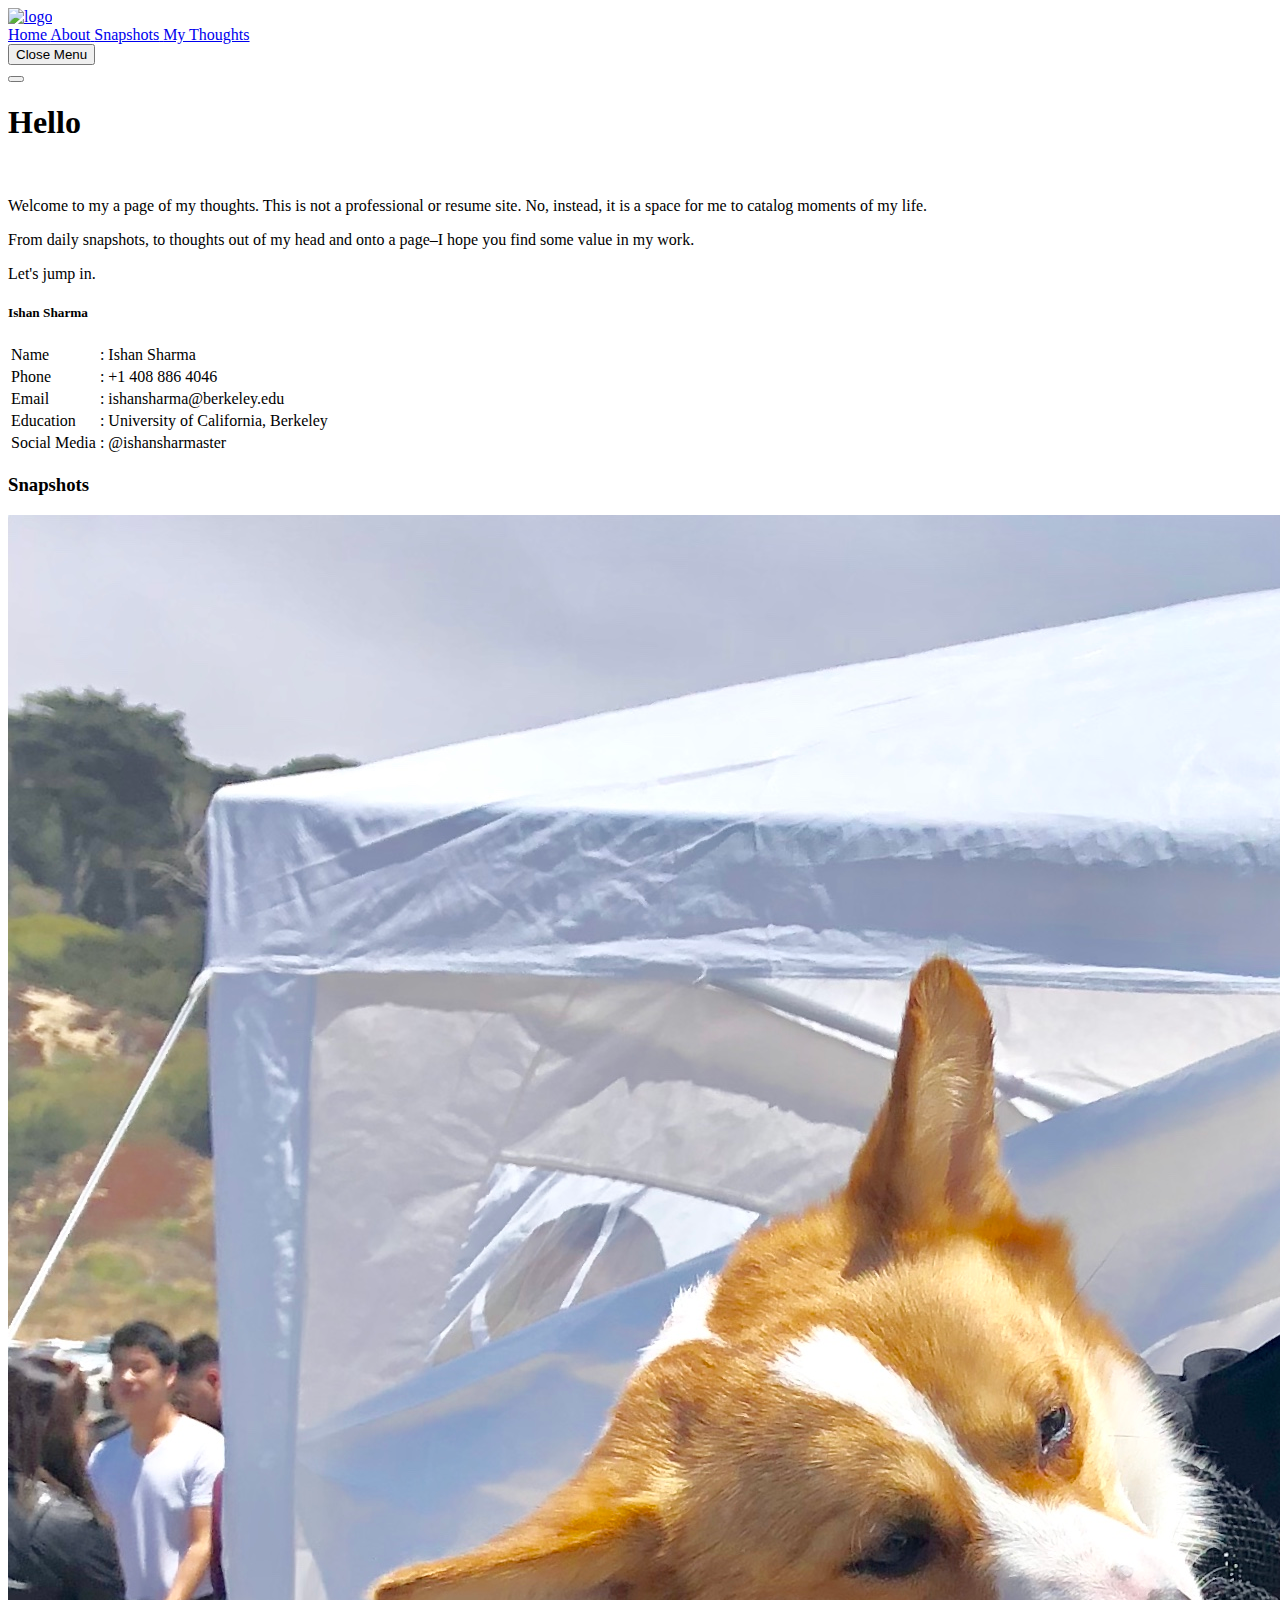
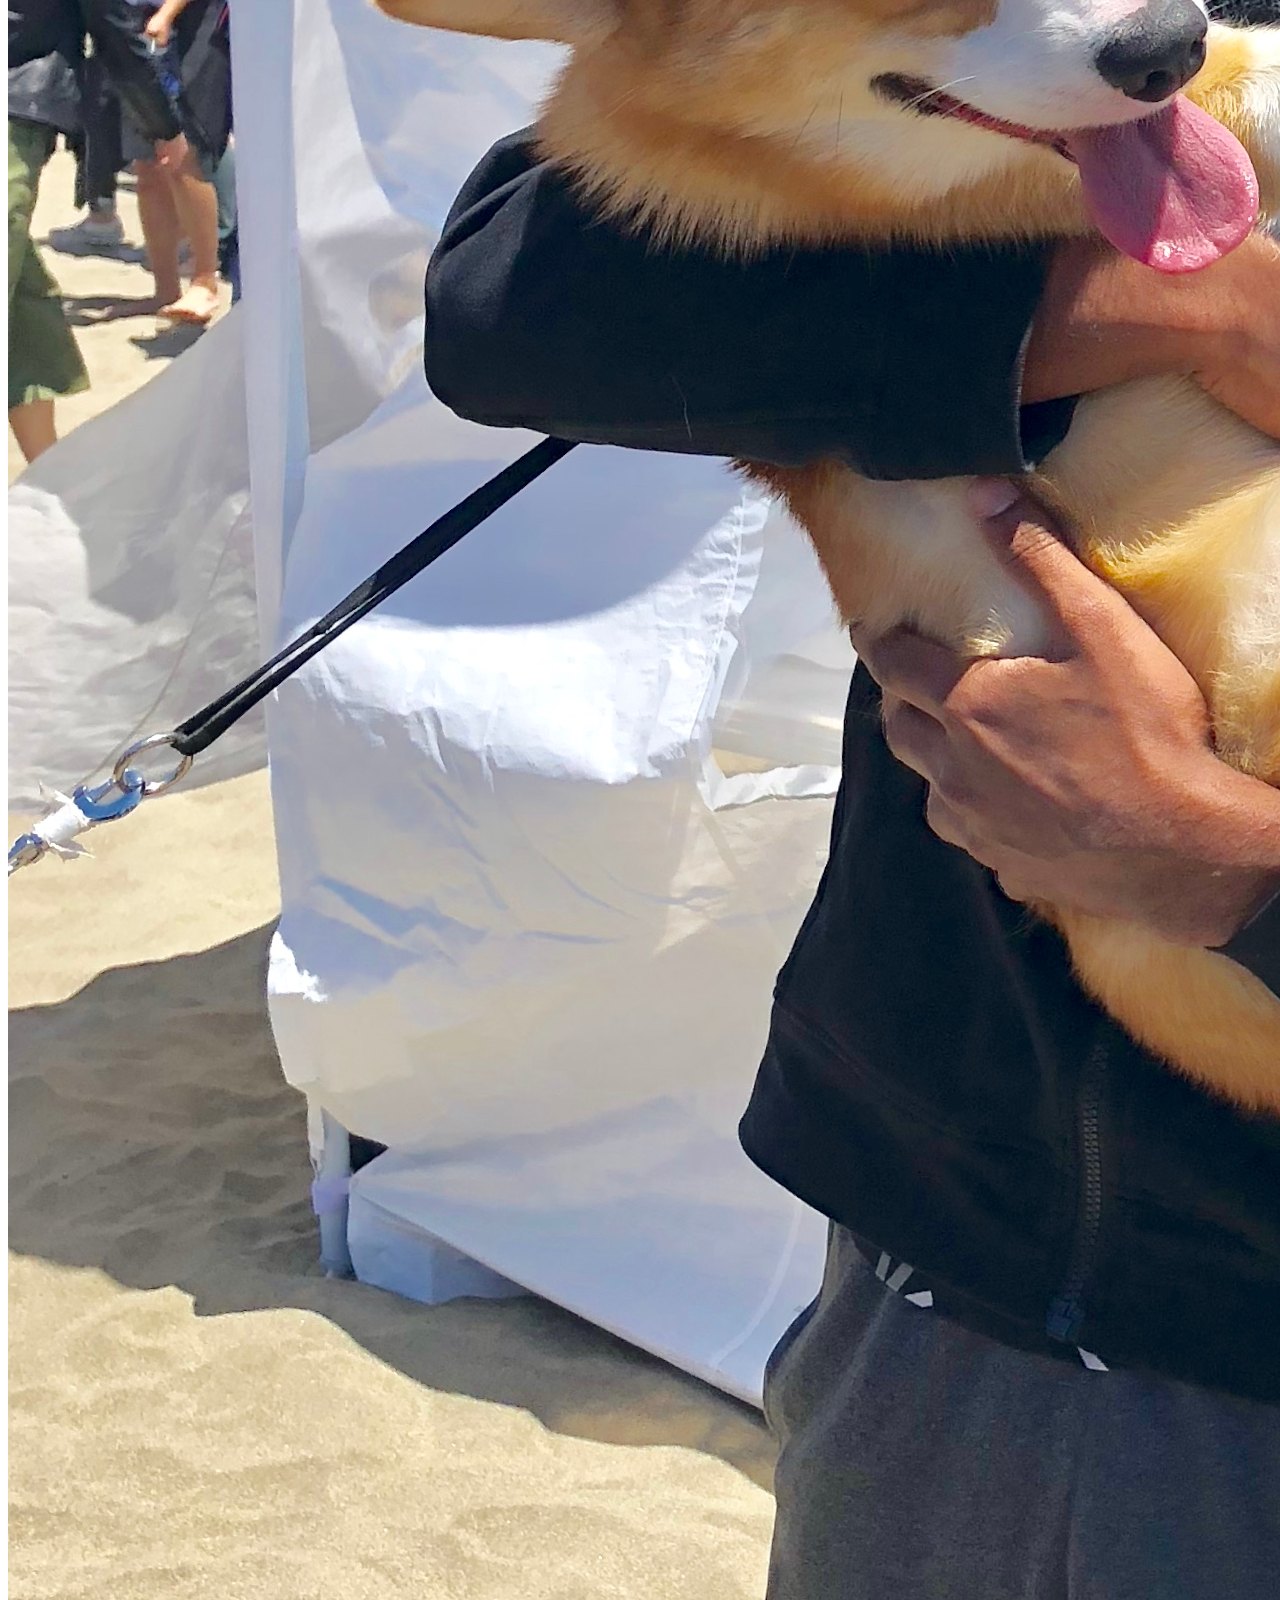
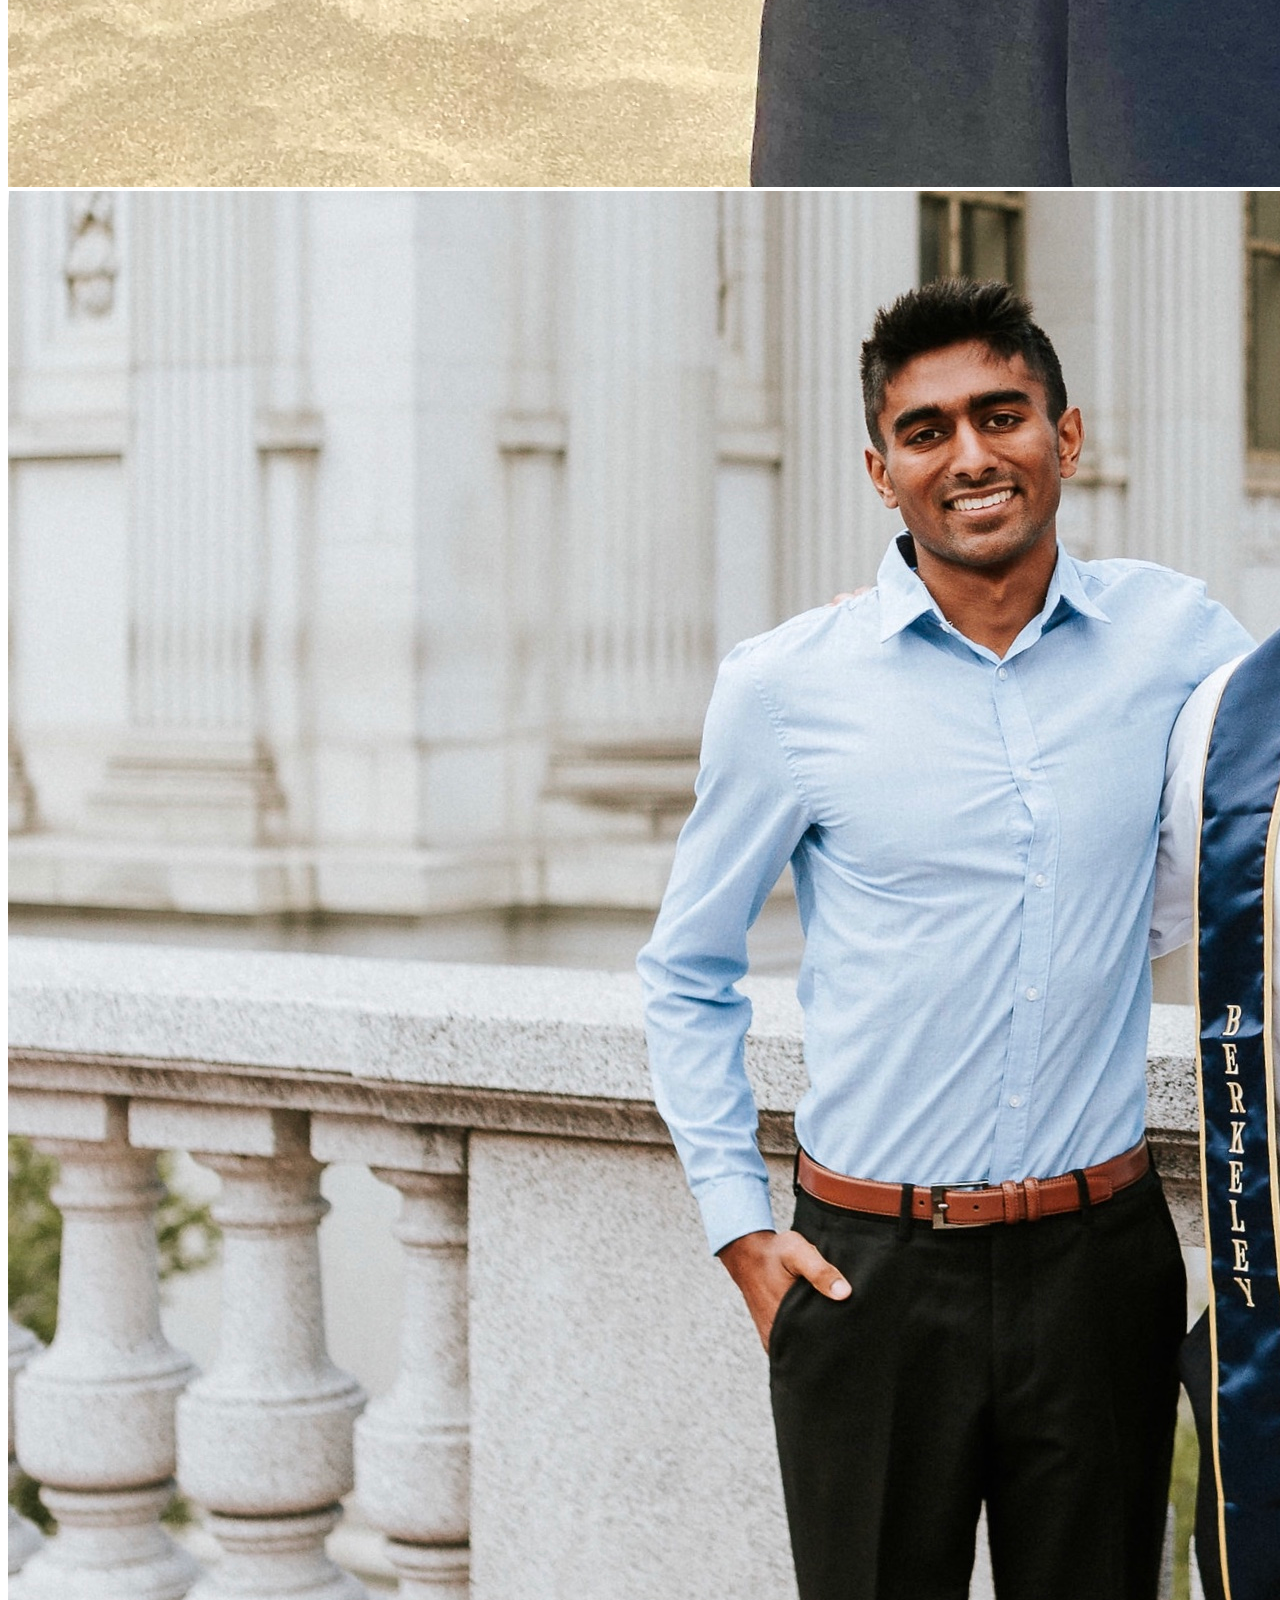
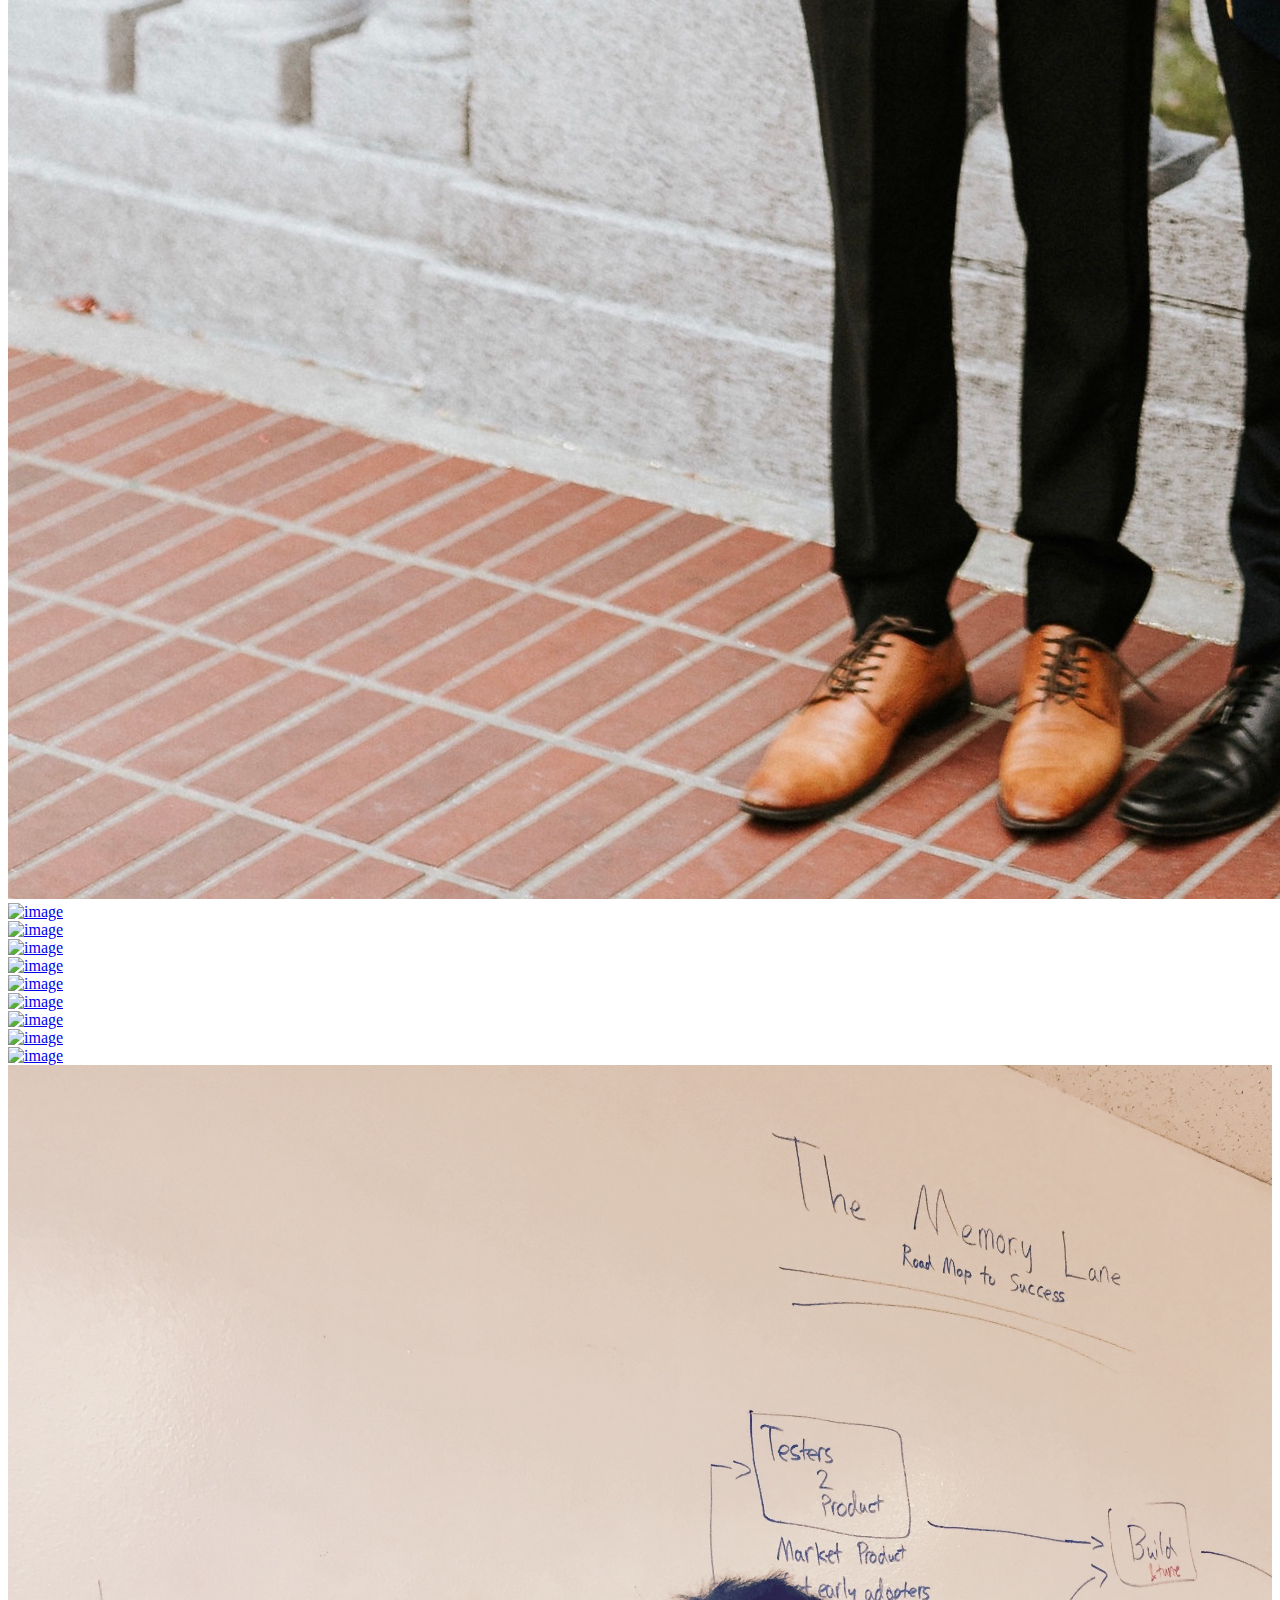
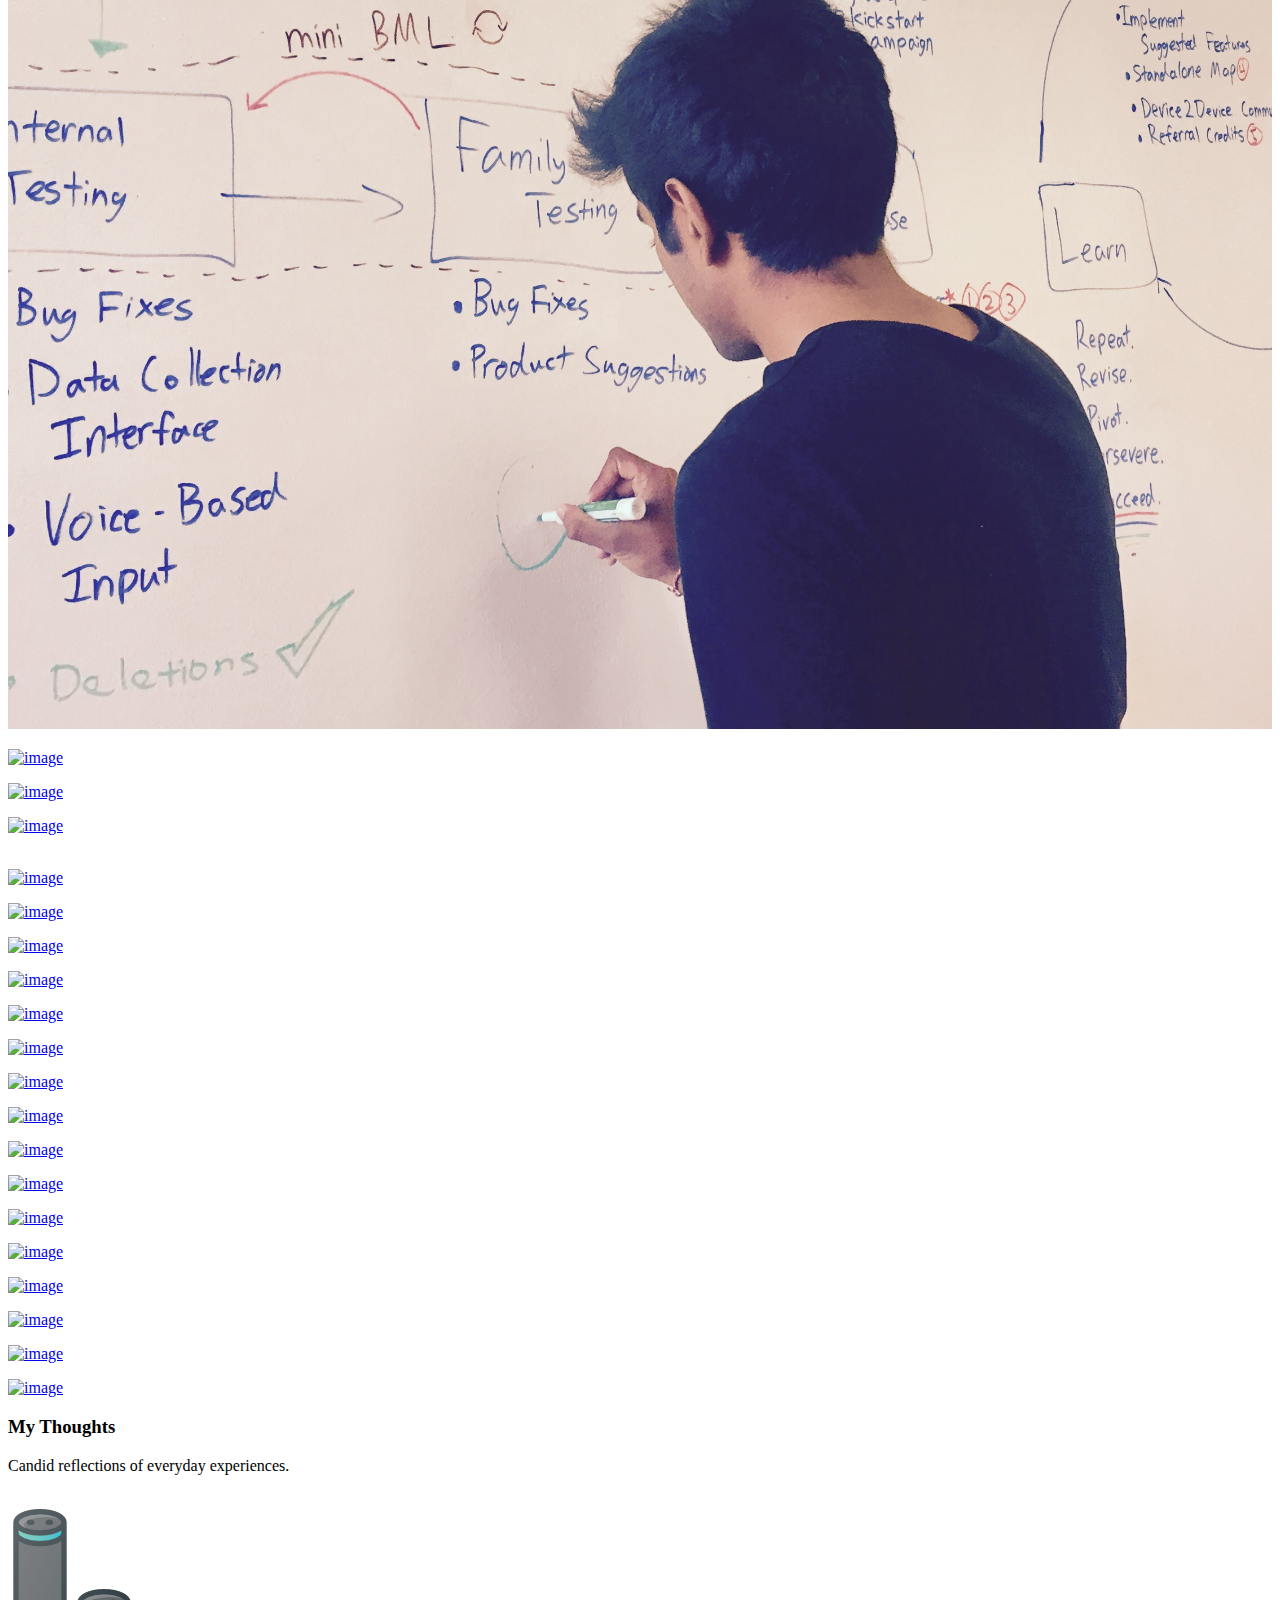
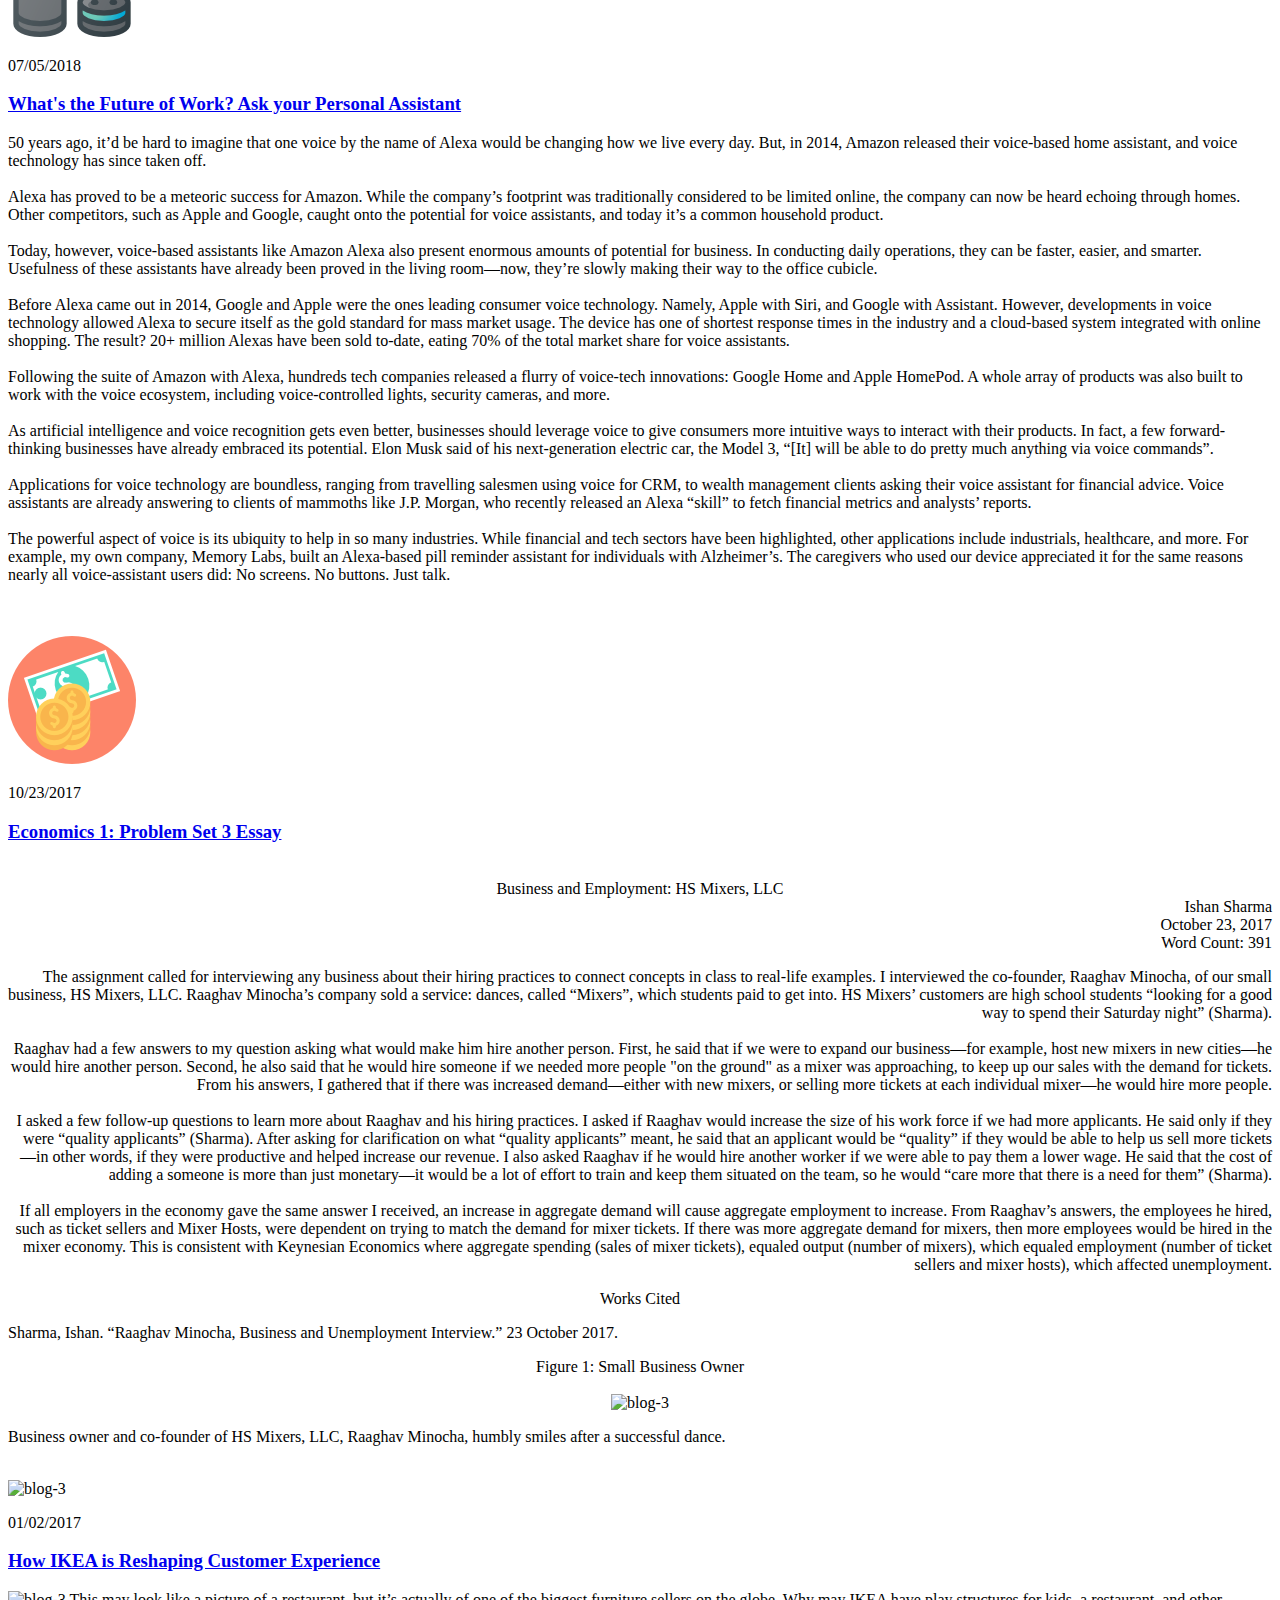
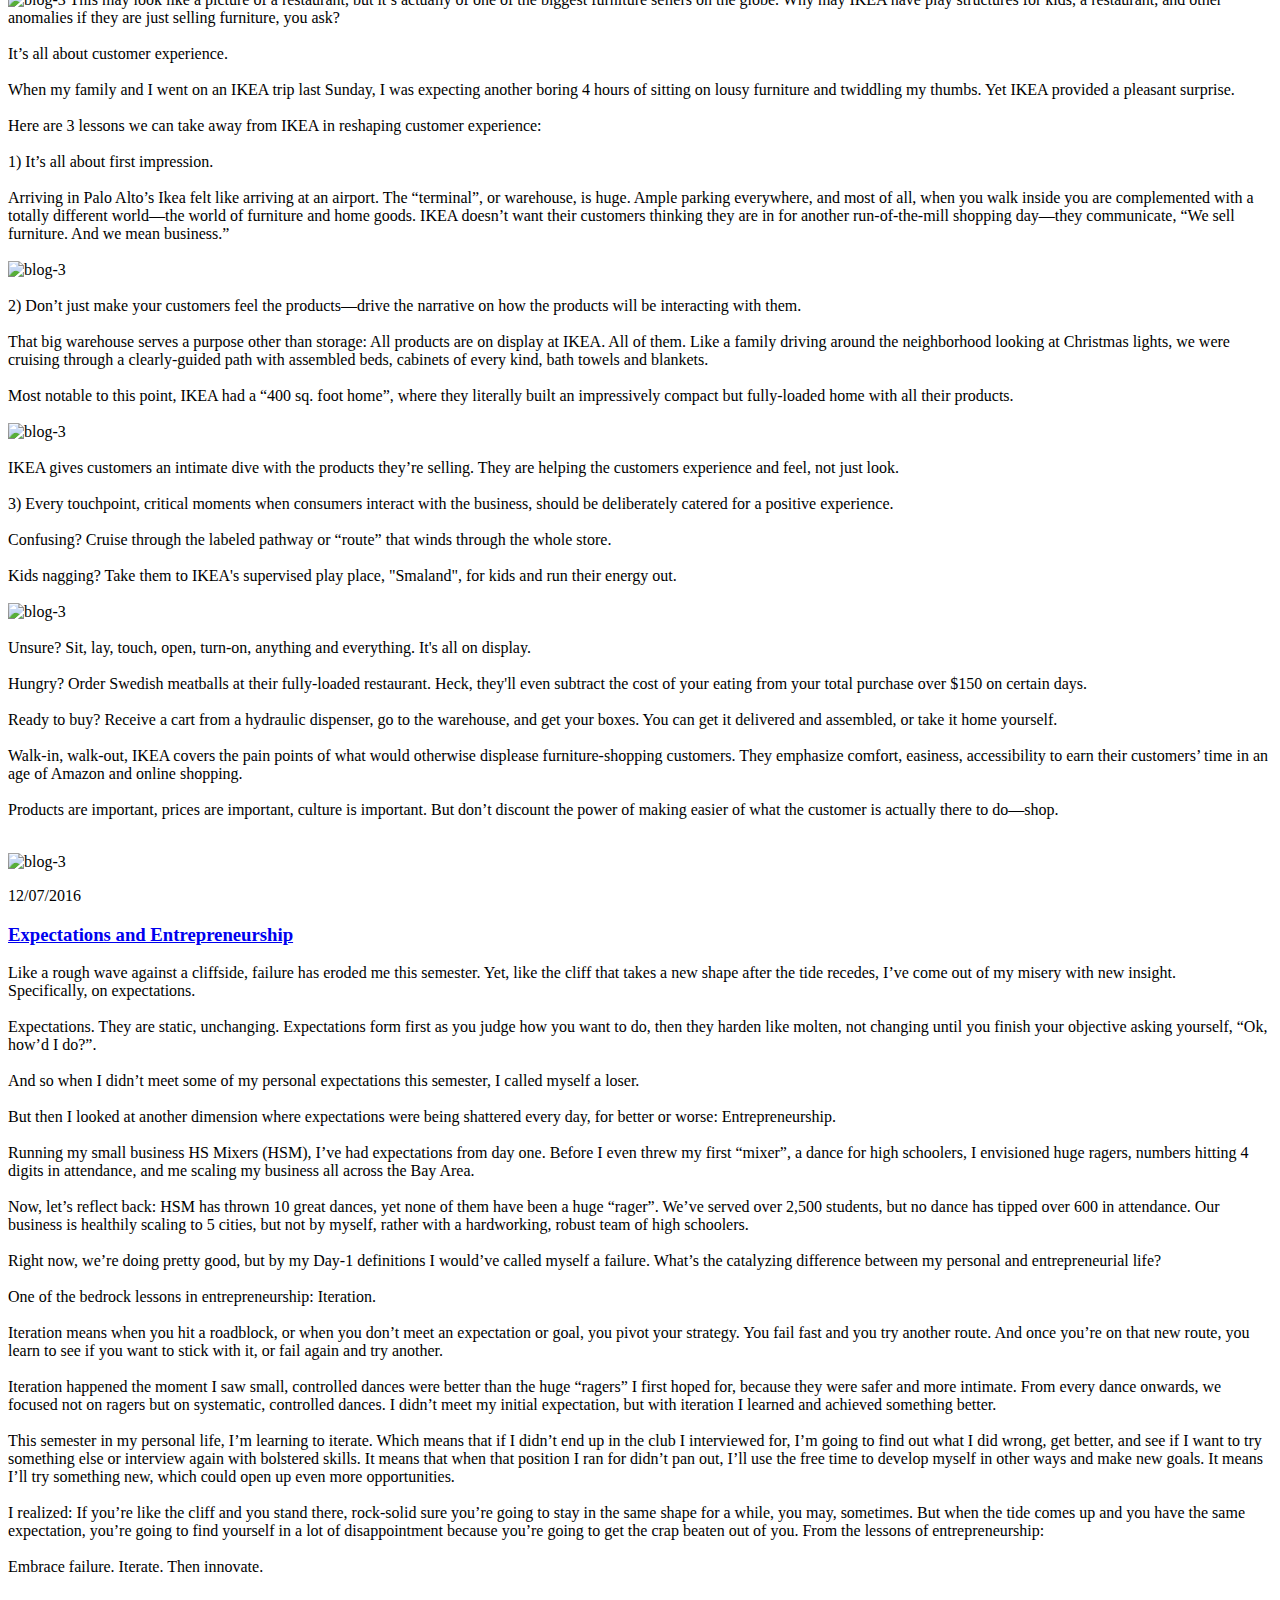
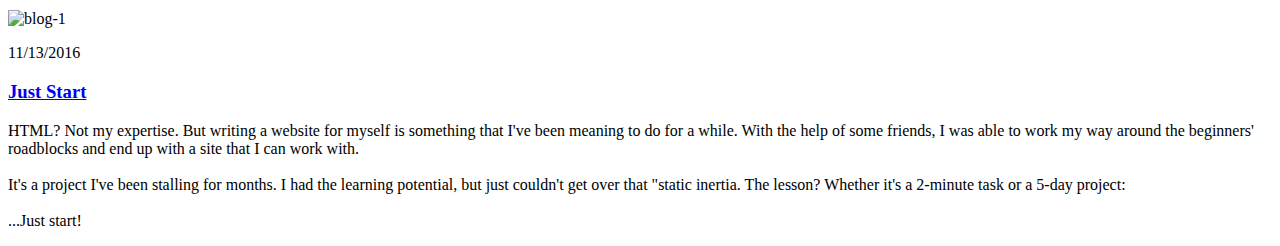
==== commit 42269fa6: "summer updates" ====
--- a/index.html
+++ b/index.html
@@ -1,6 +1,7 @@
 <!DOCTYPE html>
 <html lang="en">
   <head>
+
     <meta charset="utf-8">
     <title>Ishan Sharma</title>
     <meta content="IE=edge" http-equiv="X-UA-Compatible">
@@ -9,6 +10,15 @@
     <meta content="BdgPixel" name="author">
     <!--Fav-->
     <link href="images/favicon.ico" rel="shortcut icon">
+    <!-- Global site tag (gtag.js) - Google Analytics -->
+    <script async src="https://www.googletagmanager.com/gtag/js?id=UA-121933469-1"></script>
+    <script>
+      window.dataLayer = window.dataLayer || [];
+      function gtag(){dataLayer.push(arguments);}
+      gtag('js', new Date());
+
+      gtag('config', 'UA-121933469-1');
+    </script>
 
     <!--styles-->
     <link href="css/bootstrap.min.css" rel="stylesheet">
@@ -72,9 +82,9 @@
             <a data-scroll="" href="#blog">
               <span>My Thoughts</span>
             </a>
-            <a href="campaign.html">
-              <span>MY ASUC Campaign</span>
-            </a>
+            <!-- <a data-scroll="" href="#contact">
+              <span>Contact</span>
+            </a> -->
           </div>
         </nav>
         <button class="close-button" id="close-button">Close Menu</button>
@@ -203,7 +213,7 @@
               <div class="col-md-12 content-middle">
               <!-- <ul class="portfolio-image"> -->
               <li class="col-md-4">
-                <a href="images/roomiedinner.JPG"><img alt="image" src="images/birthday.jpg" c=square>
+                <a href="images/fatcorgi.jpg"><img alt="image" src="images/fatcorgi.jpg" c=square>
                   <div class="decription-wrap">
                     <div class="image-bg">
                     </div>
@@ -211,7 +221,7 @@
                 </a>
               </li>
               <li class="col-md-4">
-                <a href="images/roomiedinner.JPG"><img alt="image" src="images/kiva.jpg" c=square>
+                <a href="images/jongraduates.jpg"><img alt="image" src="images/jongraduates.jpg" c=square>
                   <div class="decription-wrap">
                     <div class="image-bg">
                     </div>
@@ -219,15 +229,18 @@
                 </a>
               </li>
               <li class="col-md-4">
-                <a href="images/roomiedinner.JPG"><img alt="image" src="images/roomiedinner.JPG" c=square>
+                <a href="images/birthday"><img alt="image" src="images/birthday.jpg" c=square>
                   <div class="decription-wrap">
                     <div class="image-bg">
                     </div>
                   </div>
                 </a>
               </li>
+
+              <div class="col-md-12 content-middle">
+
               <li class="col-md-4">
-                <a href="images/berkeleysky.jpg"><img alt="image" src="images/berkeleysky.jpg" c=square>
+                <a href="images/kiva.jpg"><img alt="image" src="images/kiva.jpg" c=square>
                   <div class="decription-wrap">
                     <div class="image-bg">
                     </div>
@@ -250,15 +263,18 @@
                   </div>
                 </a>
               </li>
+
+              <div class="col-md-12 content-middle">
+
               <li class="col-md-4">
-                <li class="col-md-4">
-                  <a href="images/memorypitch.jpg"><img alt="image" src="images/memorypitch.jpg" c=square>
-                    <div class="decription-wrap">
-                      <div class="image-bg">
-                      </div>
-                    </div>
-                  </a>
-                </li>
+                <a href="images/memorypitch.jpg"><img alt="image" src="images/memorypitch.jpg" c=square>
+                  <div class="decription-wrap">
+                    <div class="image-bg">
+                    </div>
+                  </div>
+                </a>
+              </li>
+
                 <li class="col-md-4">
                 <a href="images/chipotle.jpg"><img alt="image" src="images/chipotle.jpg" c=square>
                   <div class="decription-wrap">
@@ -302,16 +318,6 @@
                 </a>
               </li>
                 <li class="col-md-4">
-                  <a href="images/tinderhat.jpg"><img alt="image" style= "width: 100%; height: 100%" src="images/tinderhat.jpg">
-                    <div class="decription-wrap">
-                      <div class="image-bg">
-                        <p class="desc">
-                        </p>
-                      </div>
-                    </div>
-                  </a>
-                </li>
-                <li class="col-md-4">
                   <a href="images/rave.JPG"><img alt="image" style= "width: 100%; height: 100%" src="images/rave.JPG">
                     <div class="decription-wrap">
                       <div class="image-bg">
@@ -321,16 +327,7 @@
                     </div>
                   </a>
                 </li>
-                <li class="col-md-4">
-                  <a href="images/rhoyalprotocol.jpg"><img alt="image" style= "width: 100%; height: 100%" src="images/rhoyalprotocol.jpg">
-                    <div class="decription-wrap">
-                      <div class="image-bg">
-                        <p class="desc">
-                        </p>
-                      </div>
-                    </div>
-                  </a>
-                </li>
+
                 <li class="col-md-4">
                   <a href="images/aakashandi.jpg"><img alt="image" style= "width: 100%; height: 100%" src="images/aakashandi.jpg">
                     <div class="decription-wrap">
@@ -341,6 +338,7 @@
                     </div>
                   </a>
                 </li>
+
                 <li class="col-md-4">
                     <a href="images/HSMCASOG.jpg"><img alt="image" style= "width: 100%; height: 100%" src="images/HSMCAS.jpg">
                       <div class="decription-wrap">
@@ -351,7 +349,10 @@
                       </div>
                     </a>
                   </li>
-                  <li class="col-md-4">
+
+                  <li class="col-md-4">
+                  <li class="col-md-4">
+
                     <a href="images/calhat.jpg"><img alt="image" style= "width: 100%; height: 100%" src="images/calhat.jpg">
                       <div class="decription-wrap">
                         <div class="image-bg">
@@ -361,6 +362,7 @@
                       </div>
                     </a>
                   </li>
+
                   <li class="col-md-4">
                     <a href="images/catapult.png"><img alt="image" style= "width: 100%; height: 100%" src="images/catapult.png">
                       <div class="decription-wrap">
@@ -1022,6 +1024,32 @@
                       </p>
                     </div>
                   </div> -->
+                  <br>
+                  <div class="grid-item">
+                    <div class="wrap-article">
+                     <img alt="blog-3" class="text-center" src="images/alexa.png">
+                     <p class="subtitle fancy">
+                        <span>07/05/2018</span>
+                      </p>
+                      <a href="#">
+                        <h3 class="title">
+                        What's the Future of Work? Ask your Personal Assistant
+                      </h3>
+                    </a>
+                    <p class="content-blog">
+
+                    50 years ago, it’d be hard to imagine that one voice by the name of Alexa would be changing how we live every day. But, in 2014, Amazon released their voice-based home assistant, and voice technology has since taken off. <br><br>
+                    Alexa has proved to be a meteoric success for Amazon. While the company’s footprint was traditionally considered to be limited online, the company can now be heard echoing through homes. Other competitors, such as Apple and Google, caught onto the potential for voice assistants, and today it’s a common household product.<br><br>
+                    Today, however, voice-based assistants like Amazon Alexa also present enormous amounts of potential for business. In conducting daily operations, they can be faster, easier, and smarter. Usefulness of these assistants have already been proved in the living room—now, they’re slowly making their way to the office cubicle.<br><br>
+                    Before Alexa came out in 2014, Google and Apple were the ones leading consumer voice technology. Namely, Apple with Siri, and Google with Assistant. However, developments in voice technology allowed Alexa to secure itself as the gold standard for mass market usage. The device has one of shortest response times in the industry and a cloud-based system integrated with online shopping. The result? 20+ million Alexas have been sold to-date, eating 70% of the total market share for voice assistants.<br><br>
+                    Following the suite of Amazon with Alexa, hundreds tech companies released a flurry of voice-tech innovations: Google Home and Apple HomePod. A whole array of products was also built to work with the voice ecosystem, including voice-controlled lights, security cameras, and more.<br><br>
+                    As artificial intelligence and voice recognition gets even better, businesses should leverage voice to give consumers more intuitive ways to interact with their products. In fact, a few forward-thinking businesses have already embraced its potential. Elon Musk said of his next-generation electric car, the Model 3, “[It] will be able to do pretty much anything via voice commands”.<br><br>
+                    Applications for voice technology are boundless, ranging from travelling salesmen using voice for CRM, to wealth management clients asking their voice assistant for financial advice. Voice assistants are already answering to clients of mammoths like J.P. Morgan, who recently released an Alexa “skill” to fetch financial metrics and analysts’ reports.<br><br>
+                    The powerful aspect of voice is its ubiquity to help in so many industries. While financial and tech sectors have been highlighted, other applications include industrials, healthcare, and more. For example, my own company, Memory Labs, built an Alexa-based pill reminder assistant for individuals with Alzheimer’s. The caregivers who used our device appreciated it for the same reasons nearly all voice-assistant users did: No screens. No buttons. Just talk.<br><br>
+
+                    </p>
+                  </div>
+                  <br>
                   <div class="grid-item">
                     <div class="wrap-article">
                      <img alt="blog-3" class="img-circle text-center" src="images/economics.png">
@@ -1057,54 +1085,12 @@
                       Sharma, Ishan. “Raaghav Minocha, Business and Unemployment Interview.” 23 October 2017.
                       <p align="center">
                         Figure 1: Small Business Owner
-                        <br><br> <img alt="blog-3" class="text-center" src="images/rags.jpg">
+                        <br><br> <img alt="blog-3" class="text-center" width="750" height="750" src="images/hsmpostdance.jpg">
                         <p class="content-blog" align="left">
-                        Business owner and co-founder of HS Mixers, LLC, Raaghav Minocha, humbly smiles in his business workspace, his dorm room.
-                      </p>
-
-                    </div>
-
-                  <br>
-                  <div class="grid-item">
-                    <div class="wrap-article">
-                     <img alt="blog-3" class="img-circle text-center" src="images/beer.jpg">
-                     <p class="subtitle fancy">
-                        <span>01/10/2017</span>
-                      </p>
-                      <a href="#">
-                        <h3 class="title">
-                          Student Conduct Letter Reflection Paper
-                        </h3>
-                      </a>
-                      <p class="content-blog">
-                        (Side note, I was caught "in the presence of alcohol" and had to write up a response to our peer review board. Here it is.)
-                        <br><br>
-                        October 7th, 2016. A day that will live in infamy.
-                        <br><br>
-                        It started with a *ping*. My eyes lit up just as my phone did receiving the Messenger notification. A high school friend invited me to the fifth floor lounge to hang out. My impulse control had long deteriorated after the midterms of the week, and like the kid in the marshmallow experiment who couldn’t resist, I shoved this opportunity to socialize into my mouth.
-                        <br><br>
-                        Down the flights of stairs. Through the concrete passageway and into the hall. A conflicting unfamiliarity hits me: walking into a floor I never visited before, in the building I am to call my home for the next year. Little did I know that the experiences in the lounge of this floor would implant an indelible, photographic image of it, bubble up sentiments of confusion and fear whenever I pass it, into my mind.
-                        <br><br>
-                        I stand at the door of the lounge and peer inside. There were laughs. There were smiles. There were friends. A dozen in a circle, with every bit of inviting, cordial, warmth beckoning a freshman on a college Friday night to join. I was ready to have a good time. Yet, there was one item—oddly sitting, silently but insidiously—on the table outside this circle: The cold, hard glass bottle housing its equally translucent poison.
-                        <br><br>
-                        I make my steps into the lounge. I eye the glass bottle sitting outside our communal circle.
-                        <br><br>
-                        I was here to build relationships, and with alcohol was not one of them: I never wanted to put my lips against its, never to feel the euphoria by mixing my fluids with its, never wishing for its effects of “lubricating social interaction”. Defiantly, I sit on the chair and turn to my friends, ready to have a good time without the poison that run rampant on this campus.
-                        <br><br>
-                        45 seconds in. Suddenly, the door swings open. “I need backup”, the RA calls another on her phone. Our IDs apprehended. The pictures on our Cal IDs now functioning as mugshots as each one of them are photographed for future reference. Right then, I wanted to shatter that glass bottle, wishing it was never there. Instead, the only thing that shattered was my dreams of being an RA.
-                        <br><br>
-                        After questioning, I walk back to my room in humility. Sleeping was easier when the thundercloud of loneliness returned.
-                        <br><br>
-                        The next few days I went through retrospection. Was I an alcoholic? What if I didn’t graduate college? Is this how drug offenders of California’s old “three-strikes law” felt?
-                        <br><br>
-                        I attended the Peer Advisory Board dawning a Cal Bears crewneck to demonstrate my commitment to this university, complete with clean-cut styled hair and a dress shirt under.
-                        <br><br>
-                        As I look back, I know that the alcohol sitting on the table outside our circle on the fifth floor lounge doesn’t just poison bodies. It poisons the safety of those around me. It poisons the first image of myself when an RA walks into the room and doesn’t know the context.
-                        <br><br>
-                        Even if I’m not drinking it, I now know: Steer clear, fear the beer. It is not worth it.
-
-                      </p>
-                    </div>
+                        Business owner and co-founder of HS Mixers, LLC, Raaghav Minocha, humbly smiles after a successful dance.
+                      </p>
+                    </div>
+
                     <br>
                     <div class="wrap-article">
                      <img alt="blog-3" class="img-circle text-center" src="images/ikeaicon.jpg">
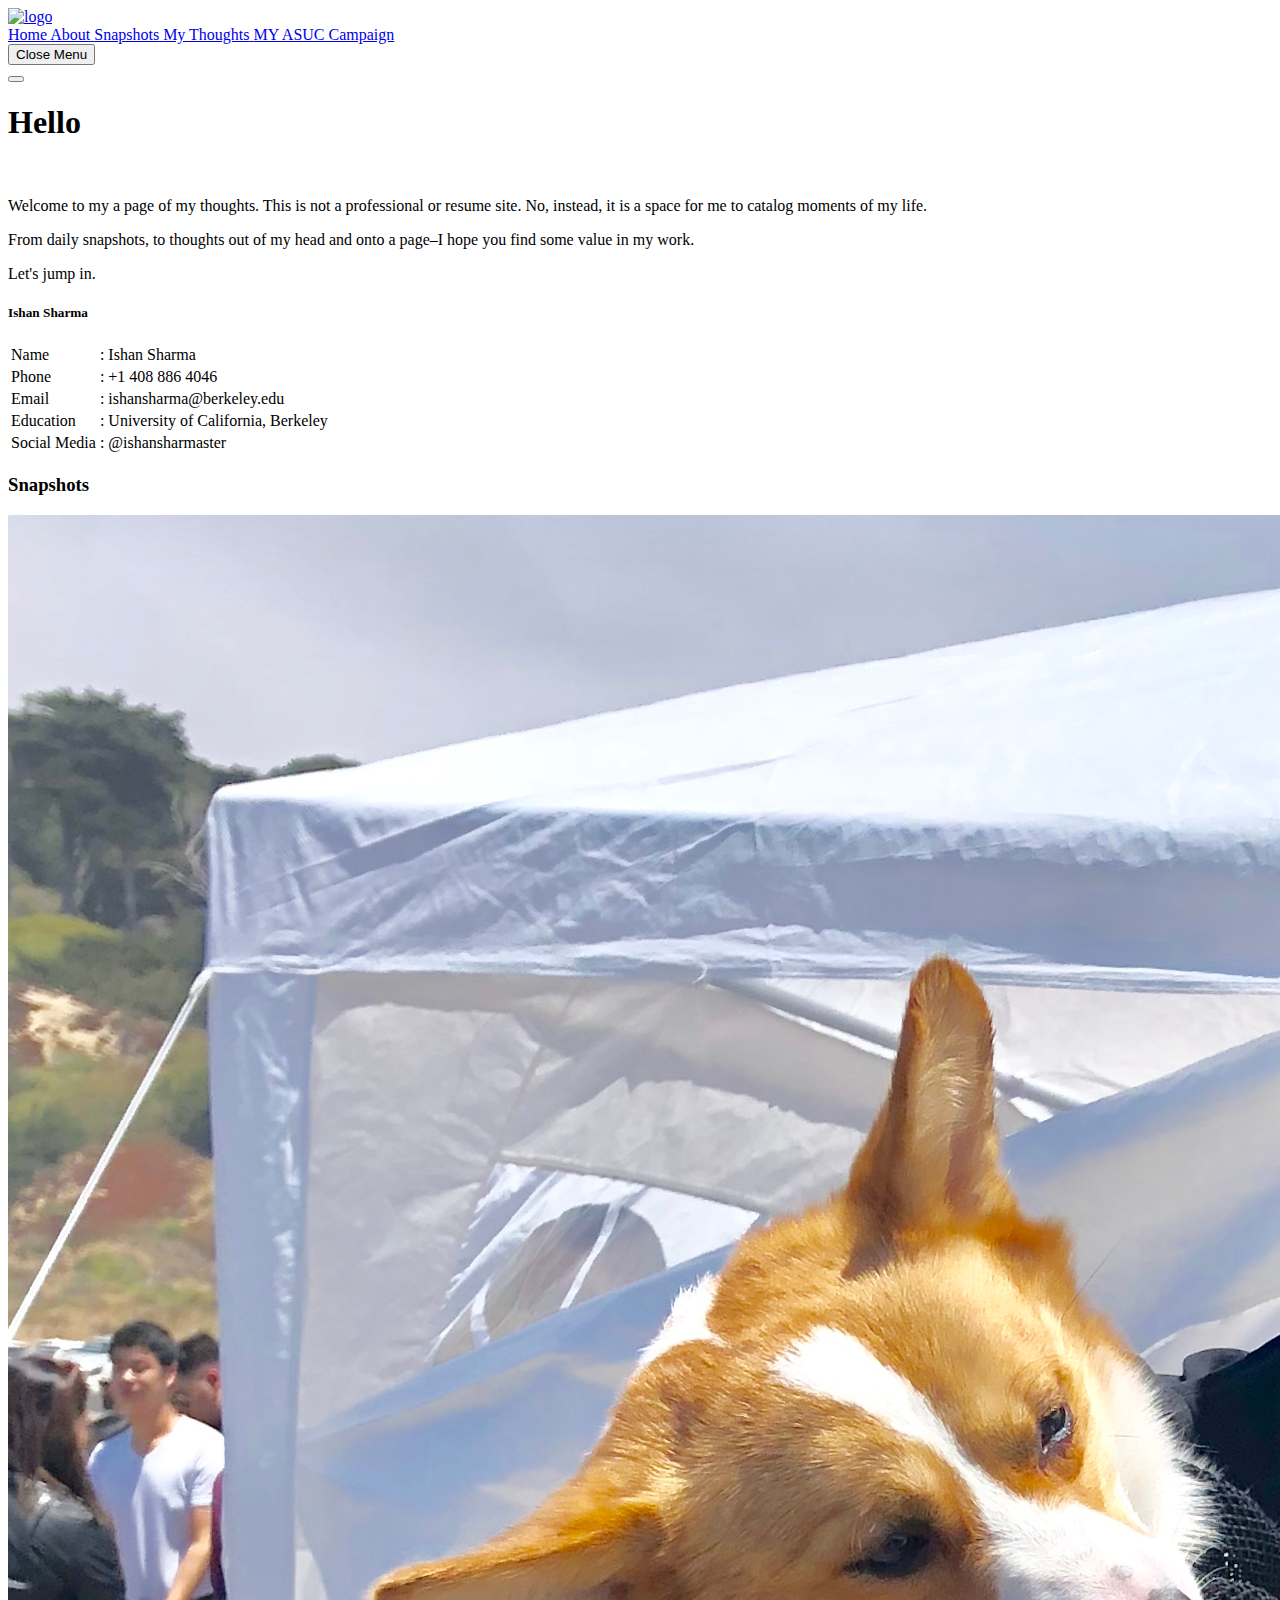
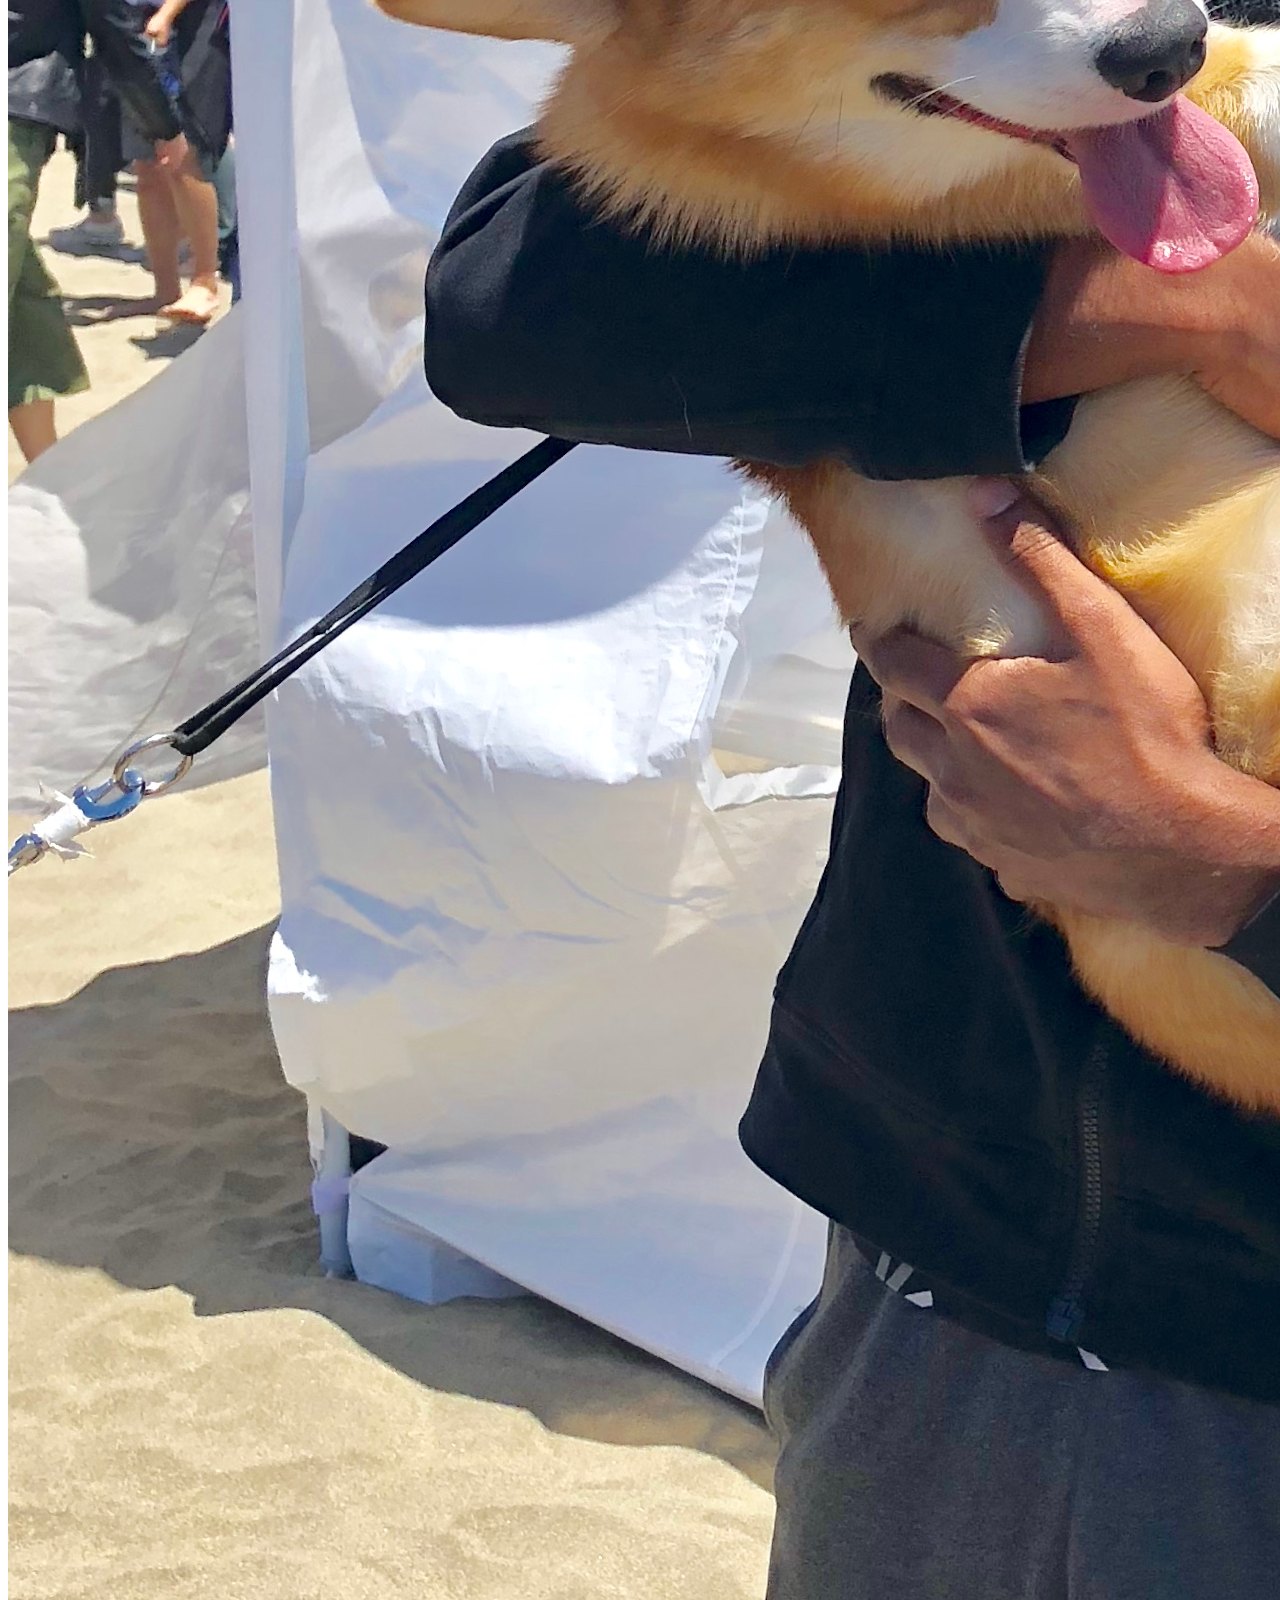
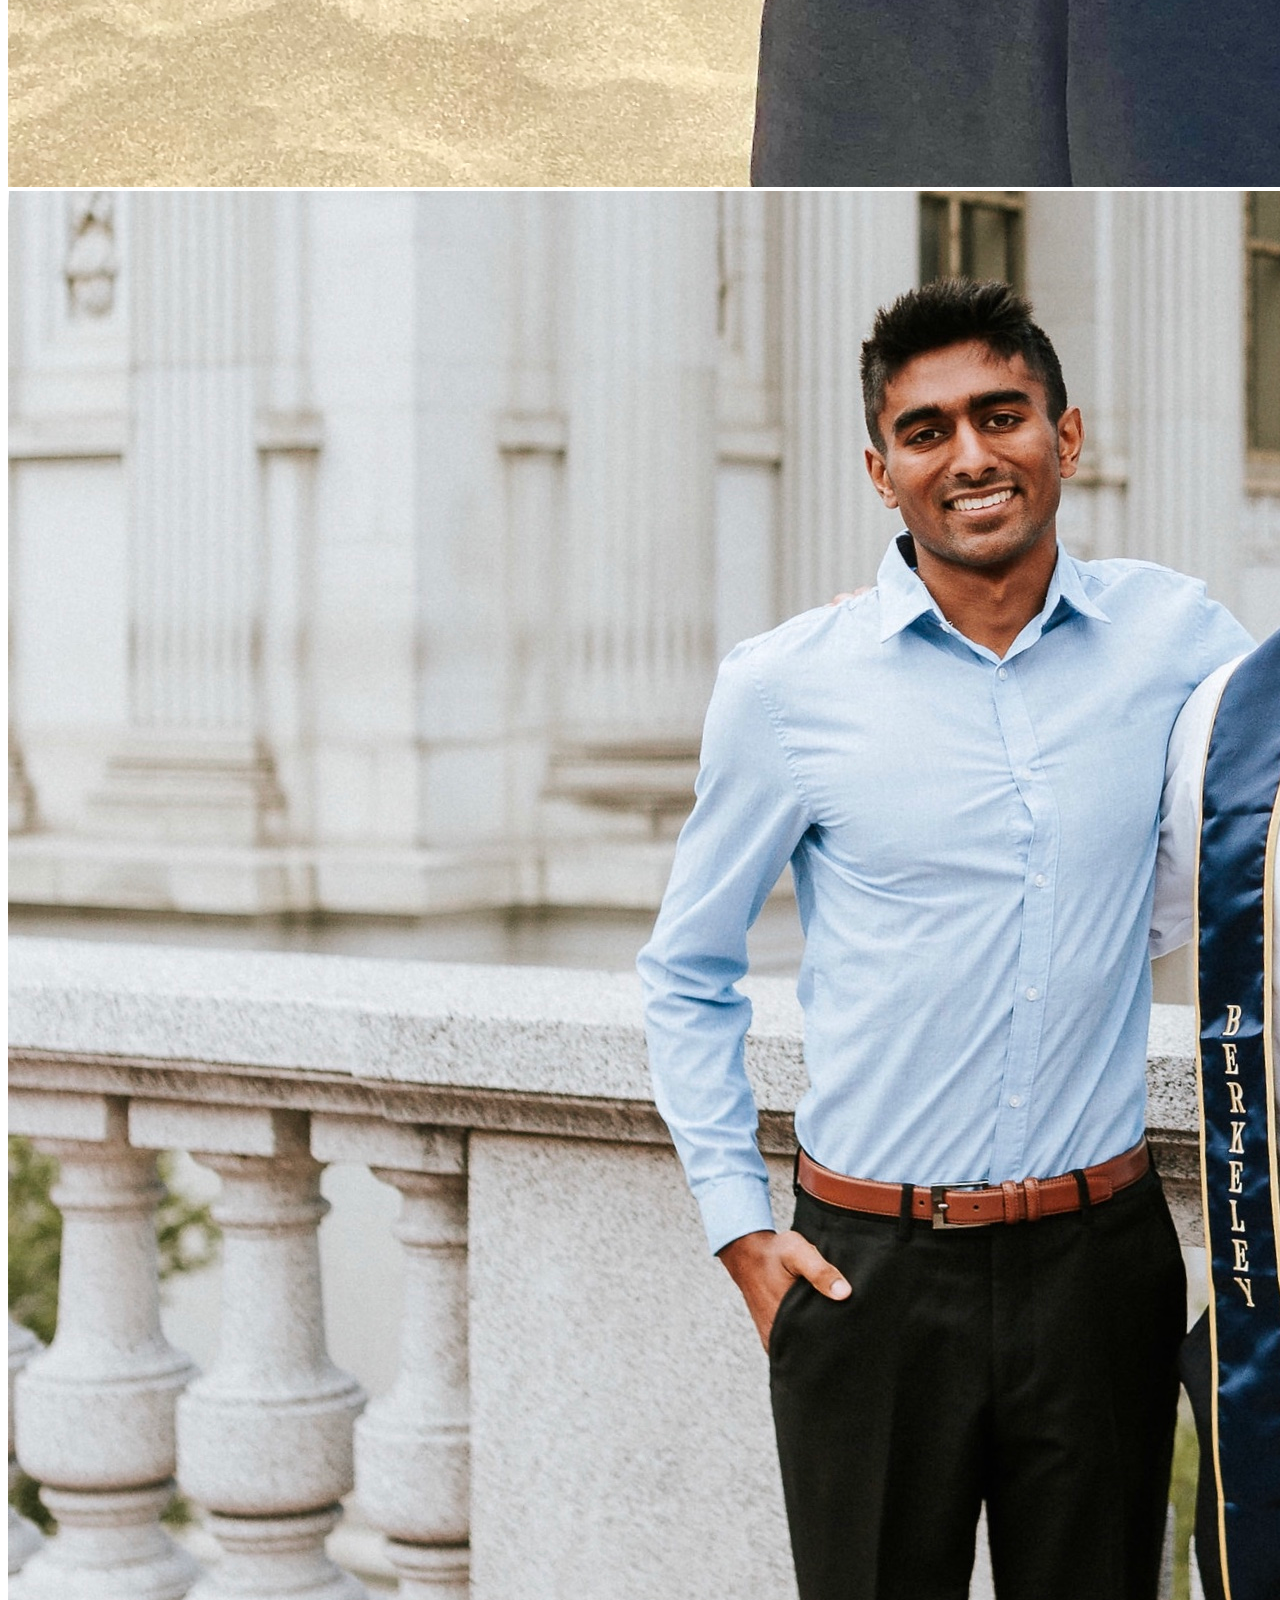
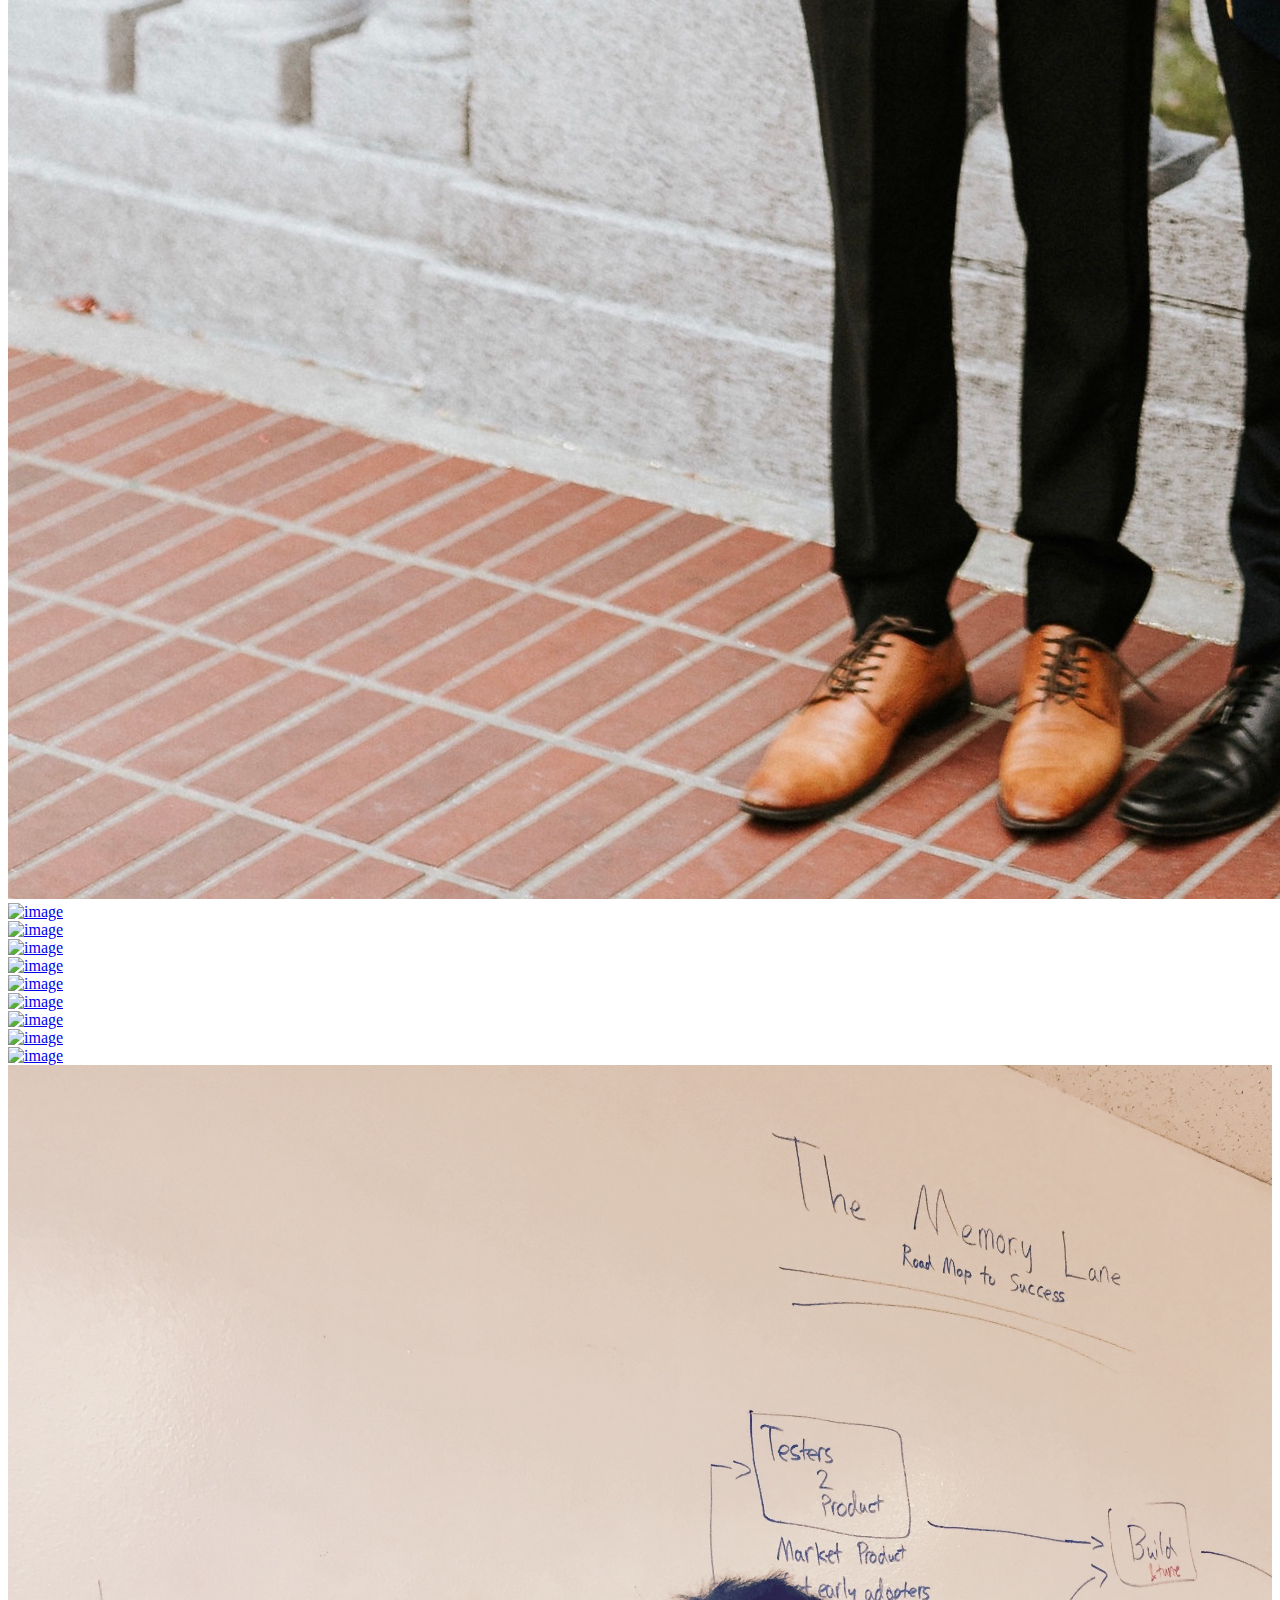
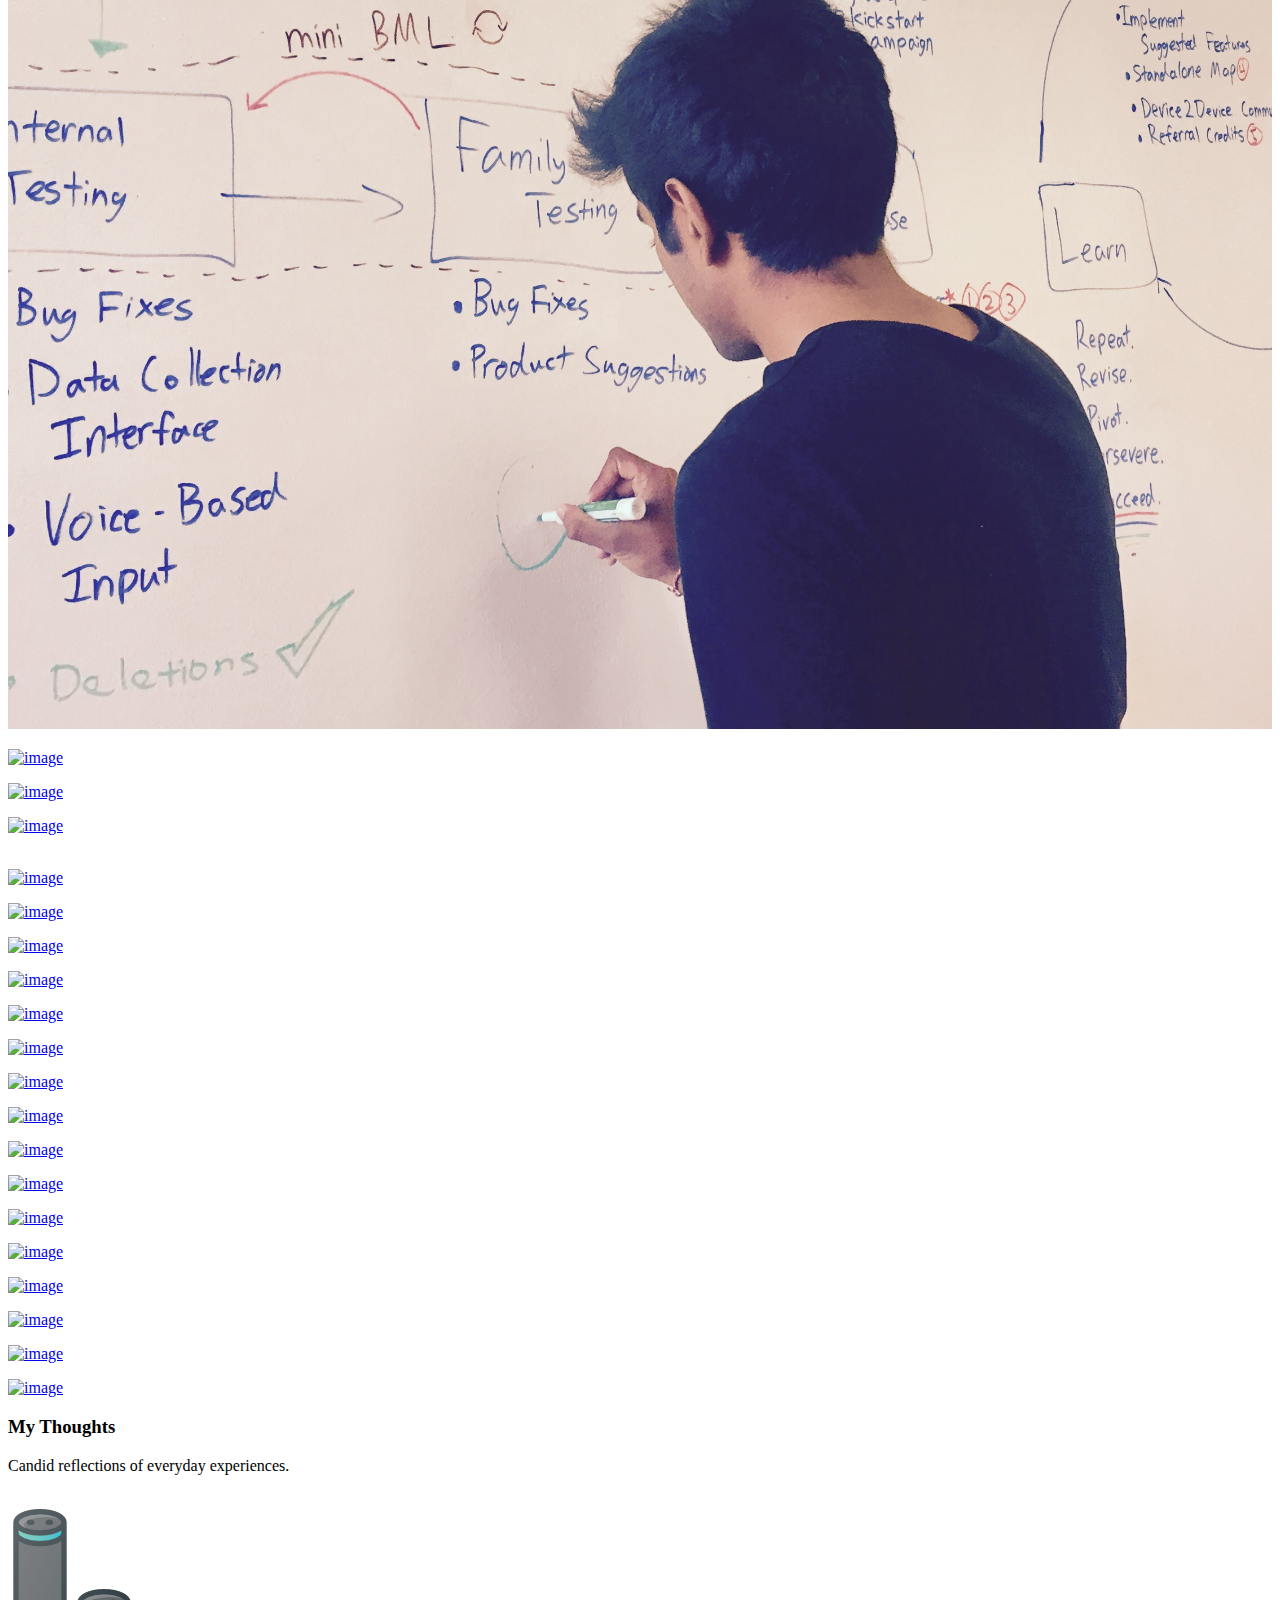
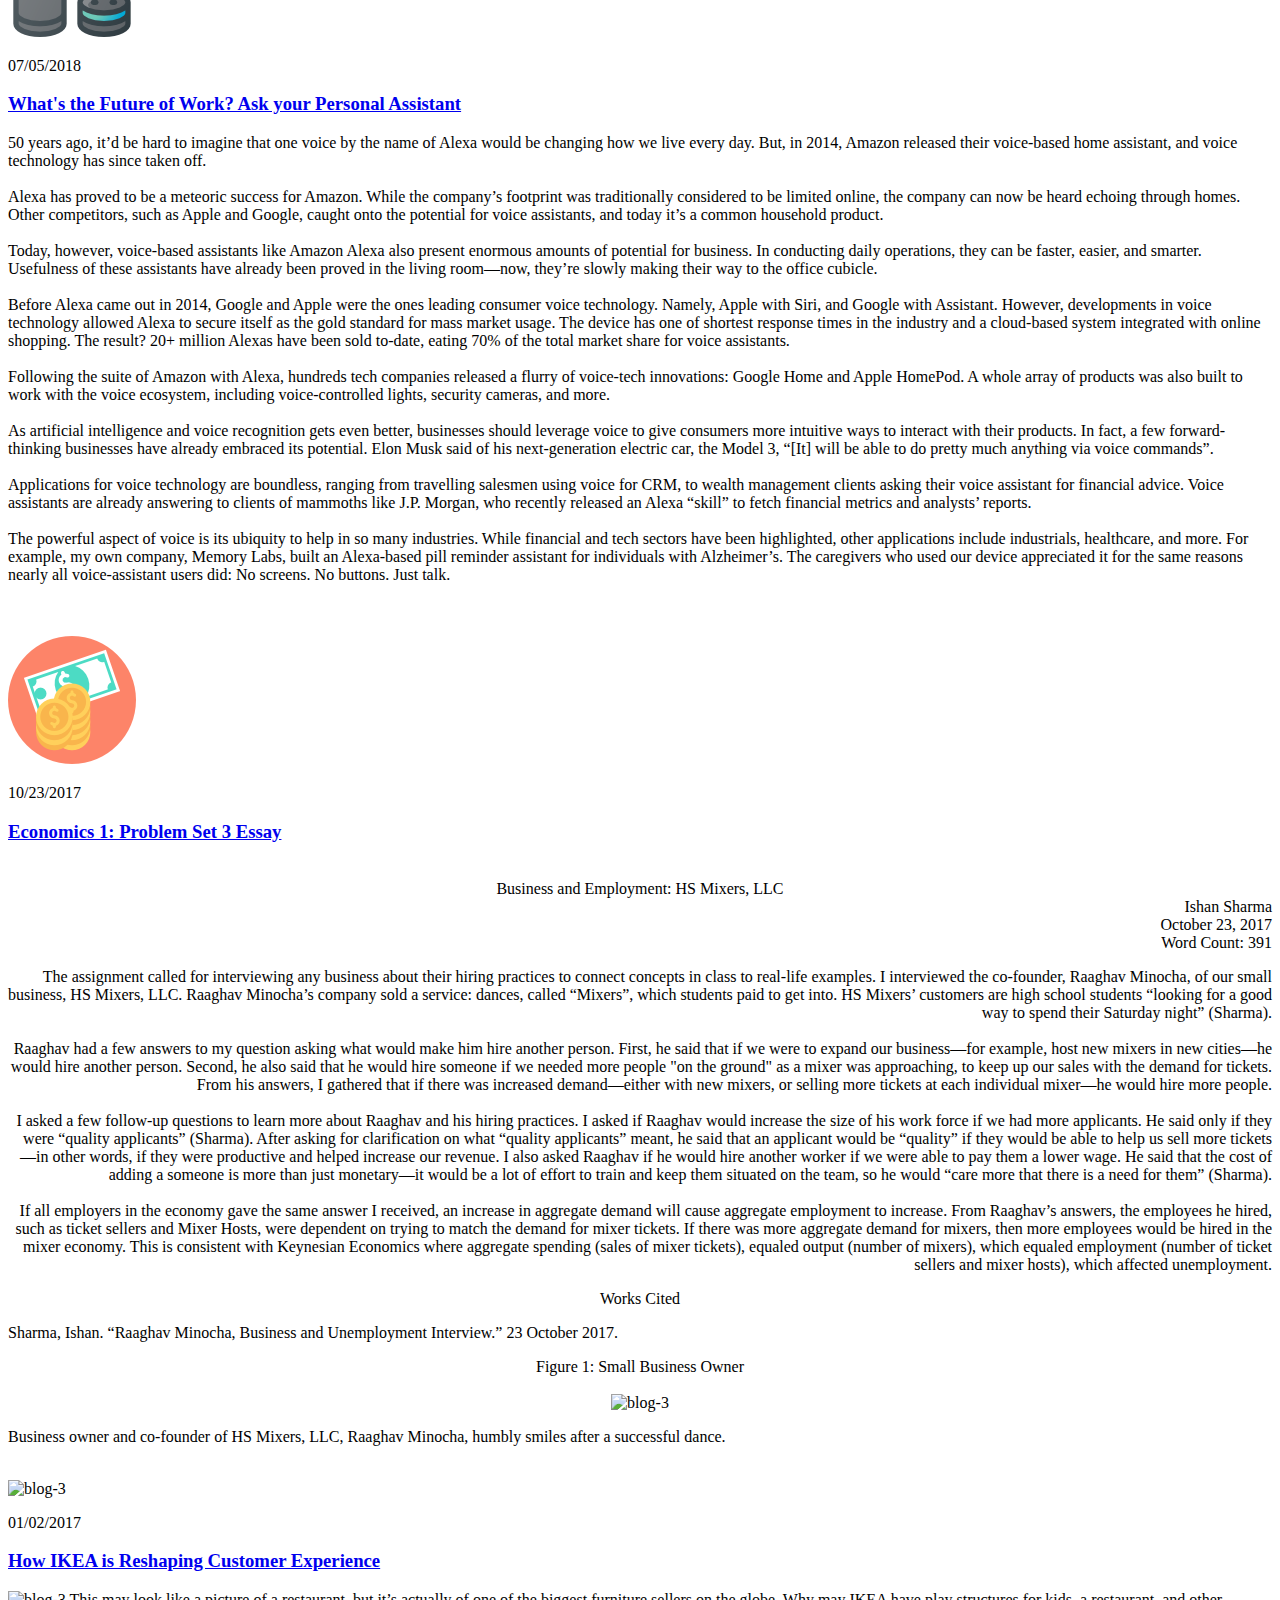
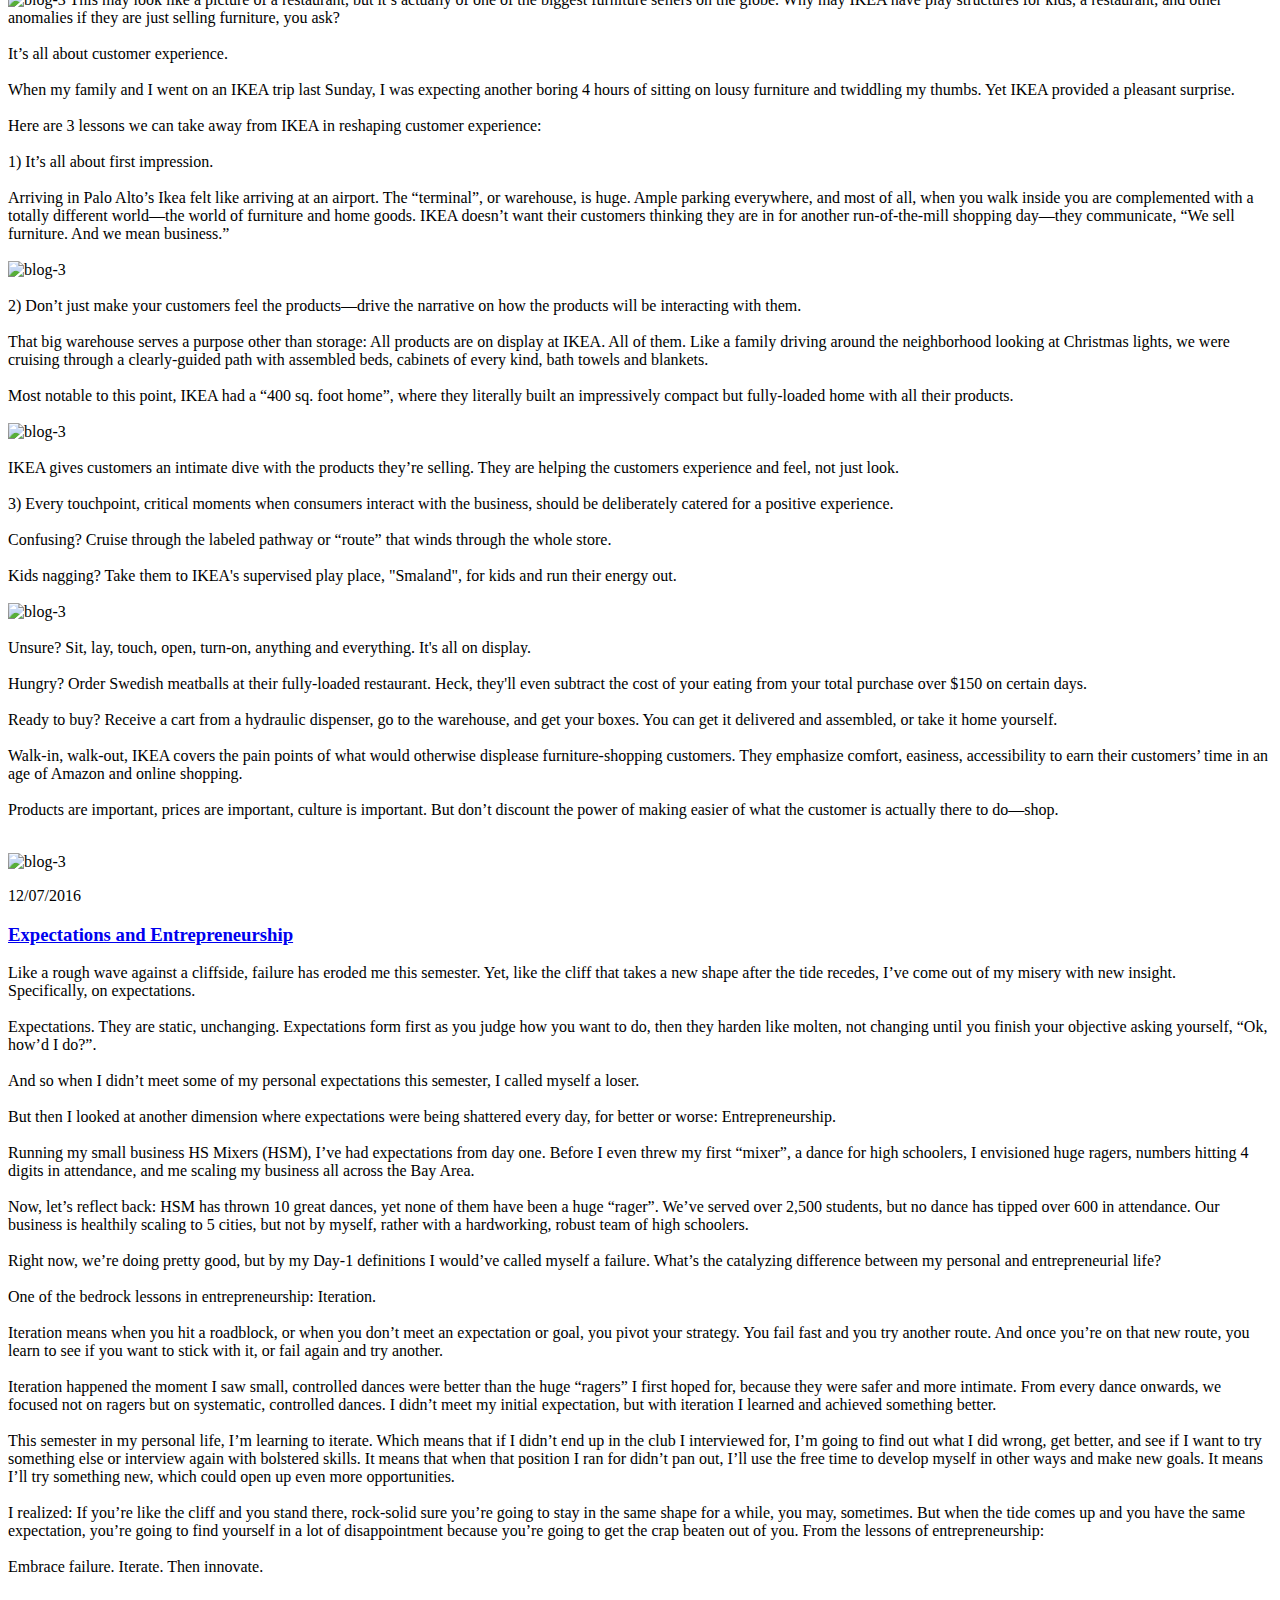
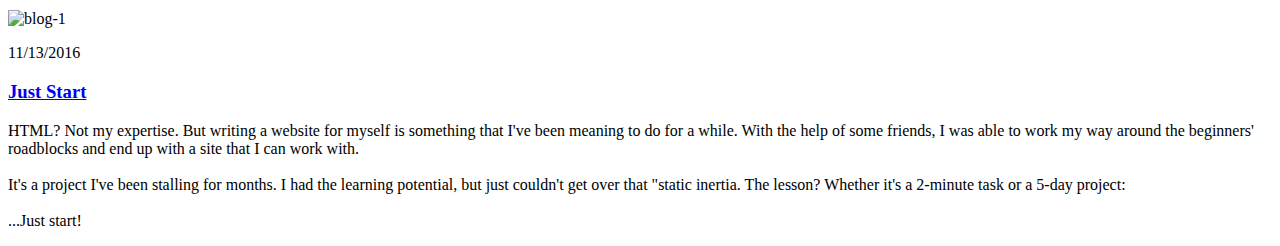
==== commit 690a13b6: "Merge branch 'master' of https://github.com/ishansharmaster/me" ====
--- a/index.html
+++ b/index.html
@@ -82,9 +82,9 @@
             <a data-scroll="" href="#blog">
               <span>My Thoughts</span>
             </a>
-            <!-- <a data-scroll="" href="#contact">
-              <span>Contact</span>
-            </a> -->
+            <a href="campaign/campaign.html">
+              <span>MY ASUC Campaign</span>
+            </a>
           </div>
         </nav>
         <button class="close-button" id="close-button">Close Menu</button>
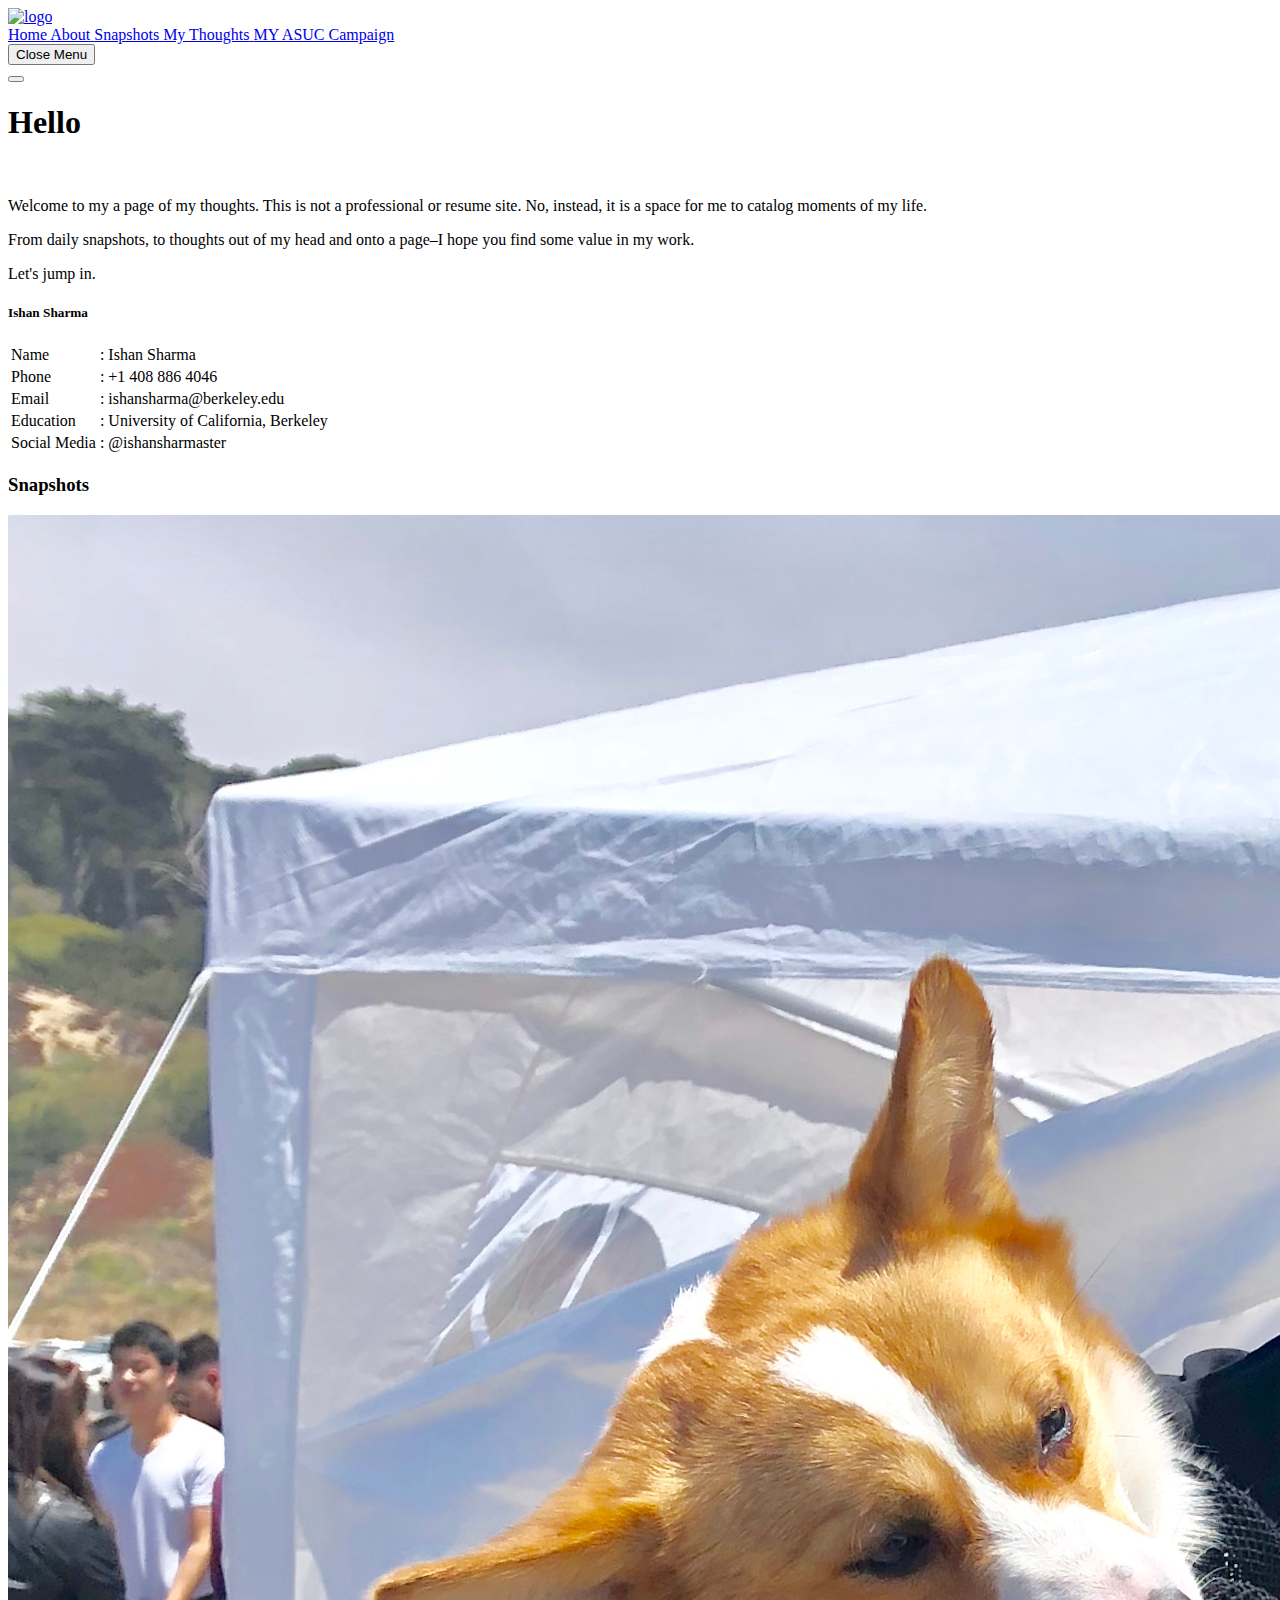
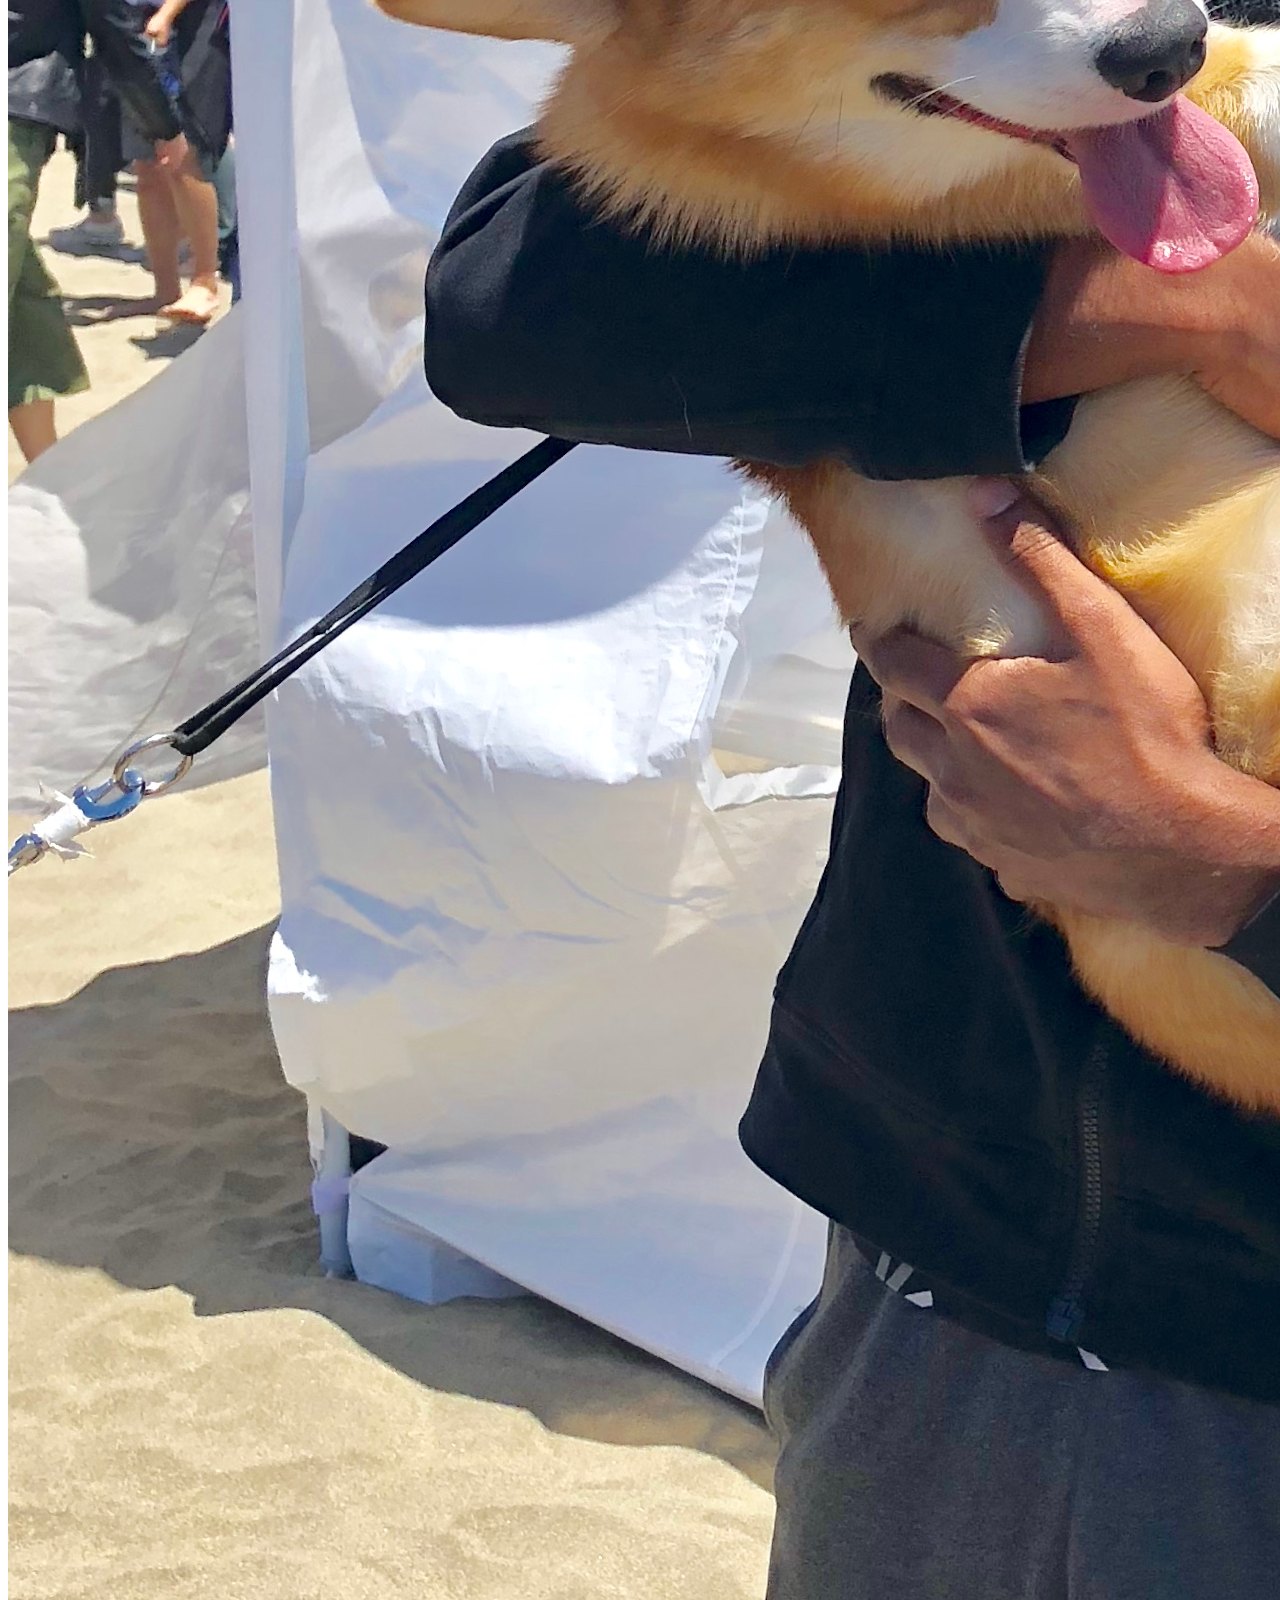
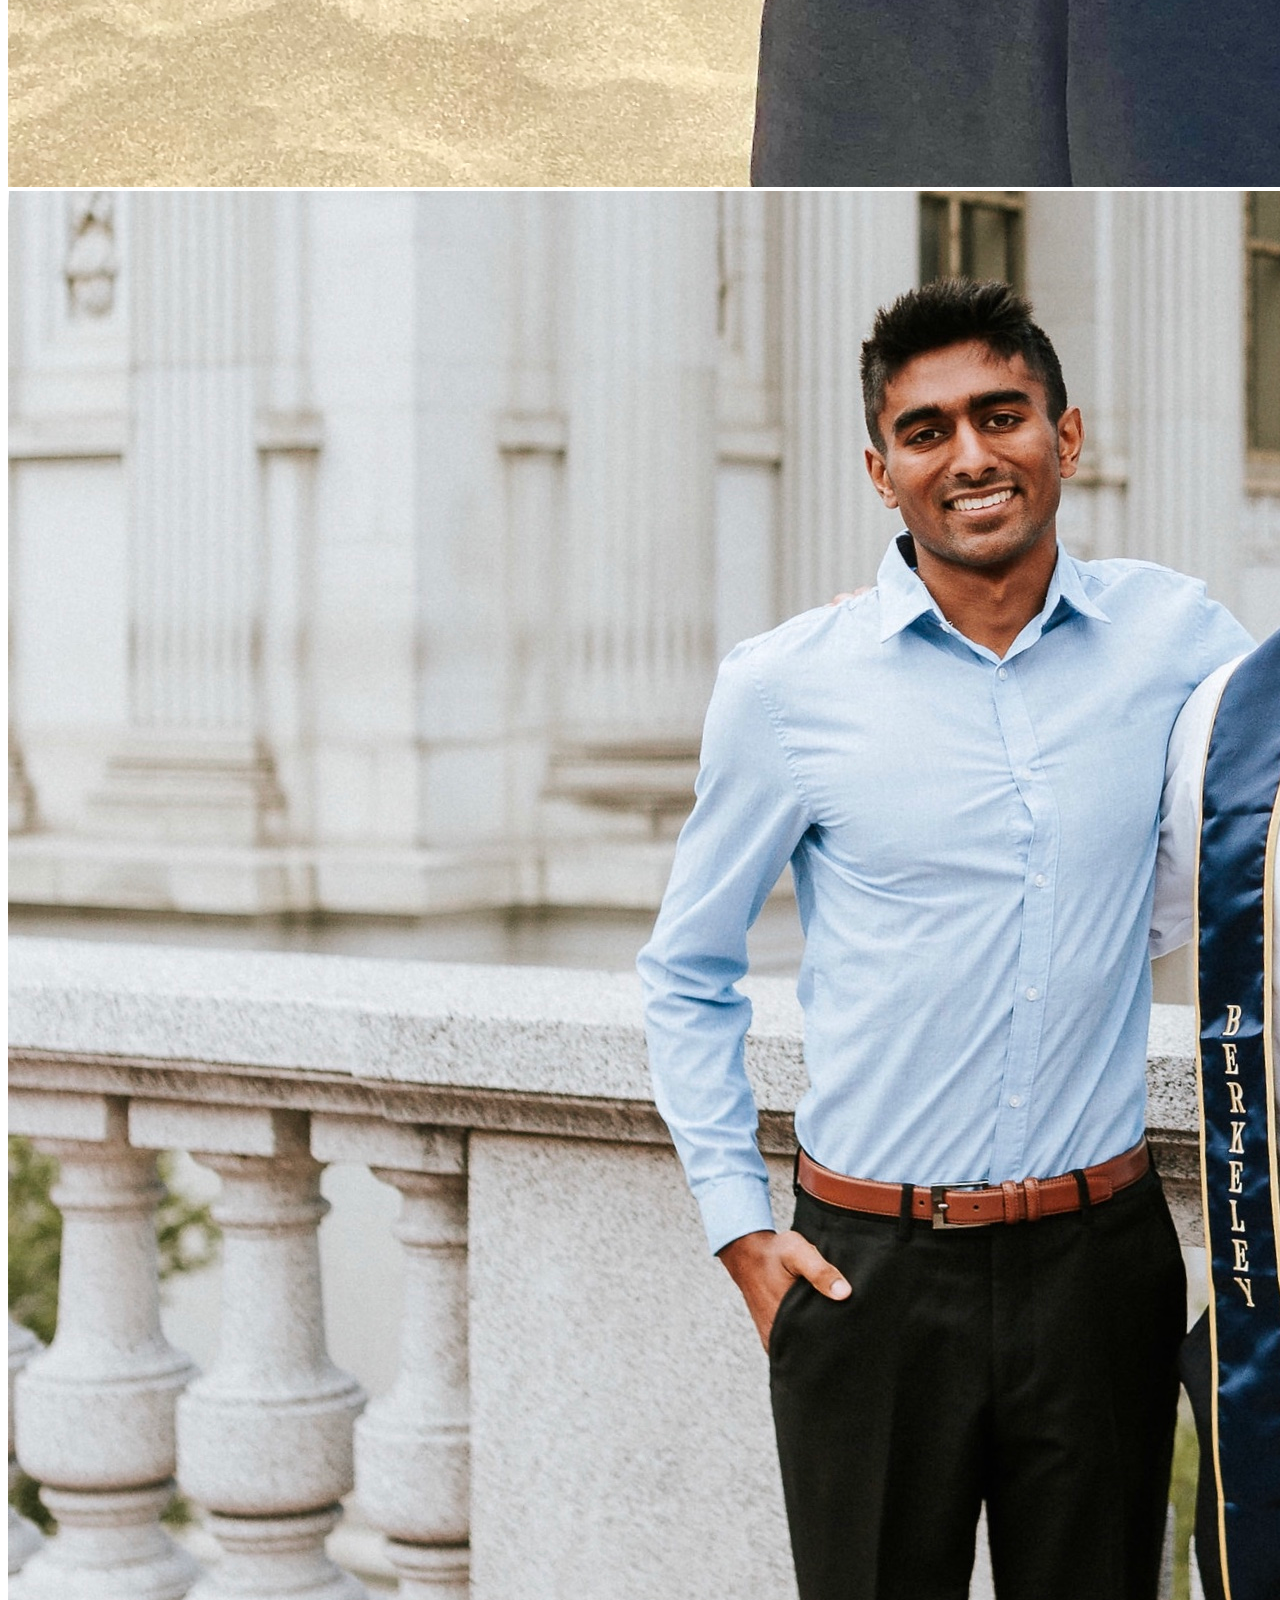
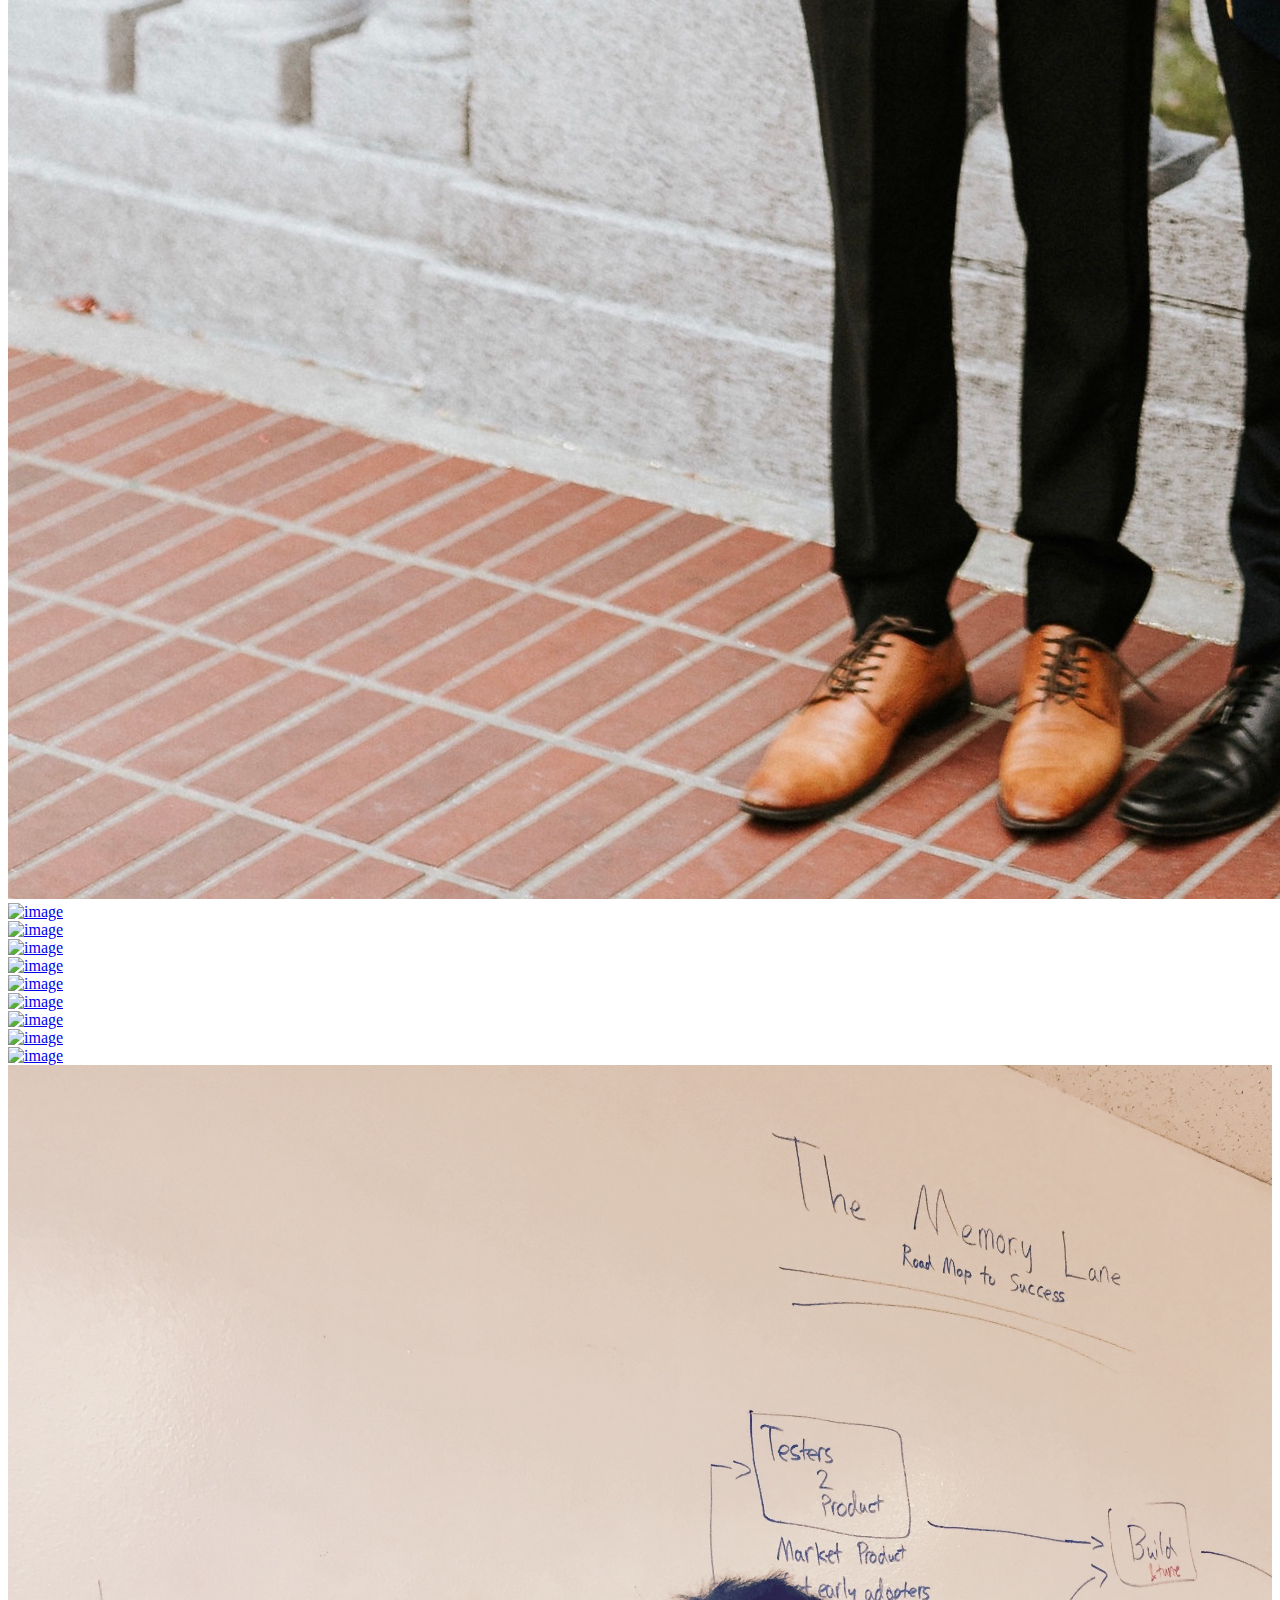
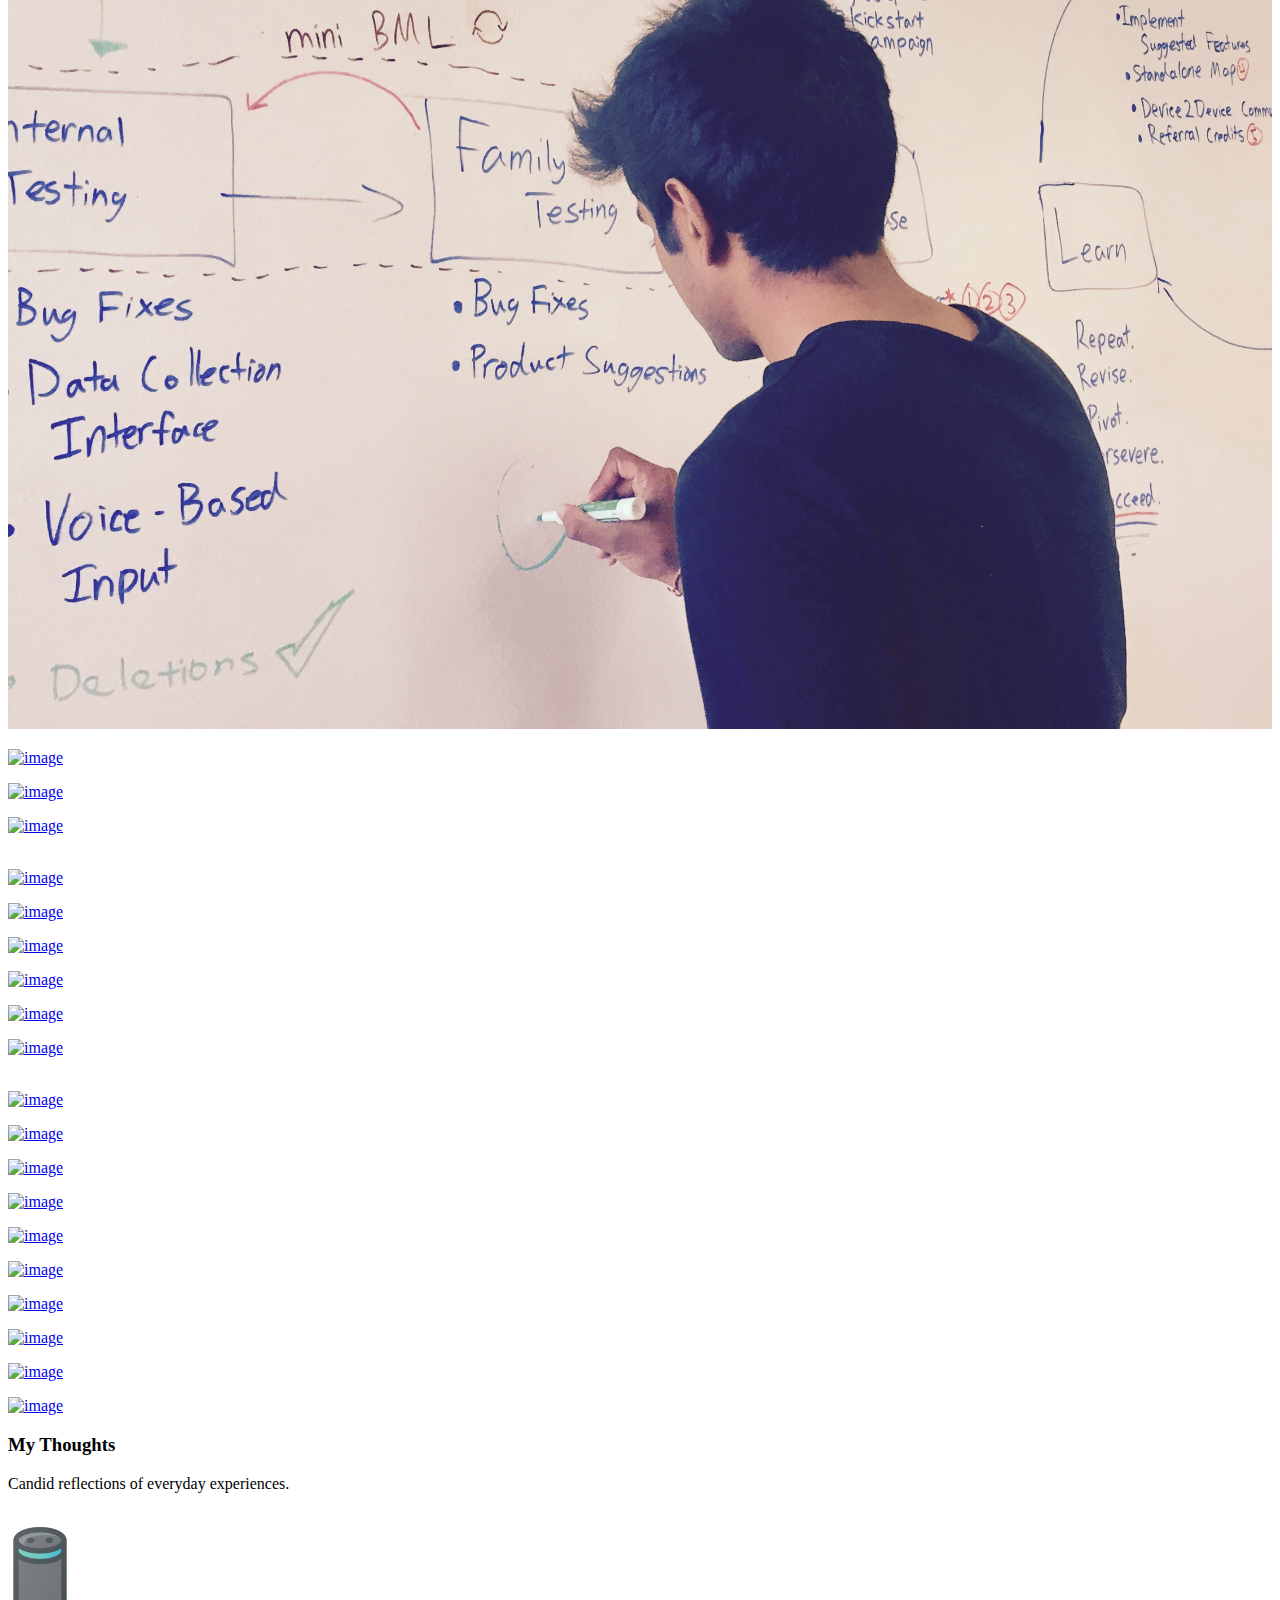
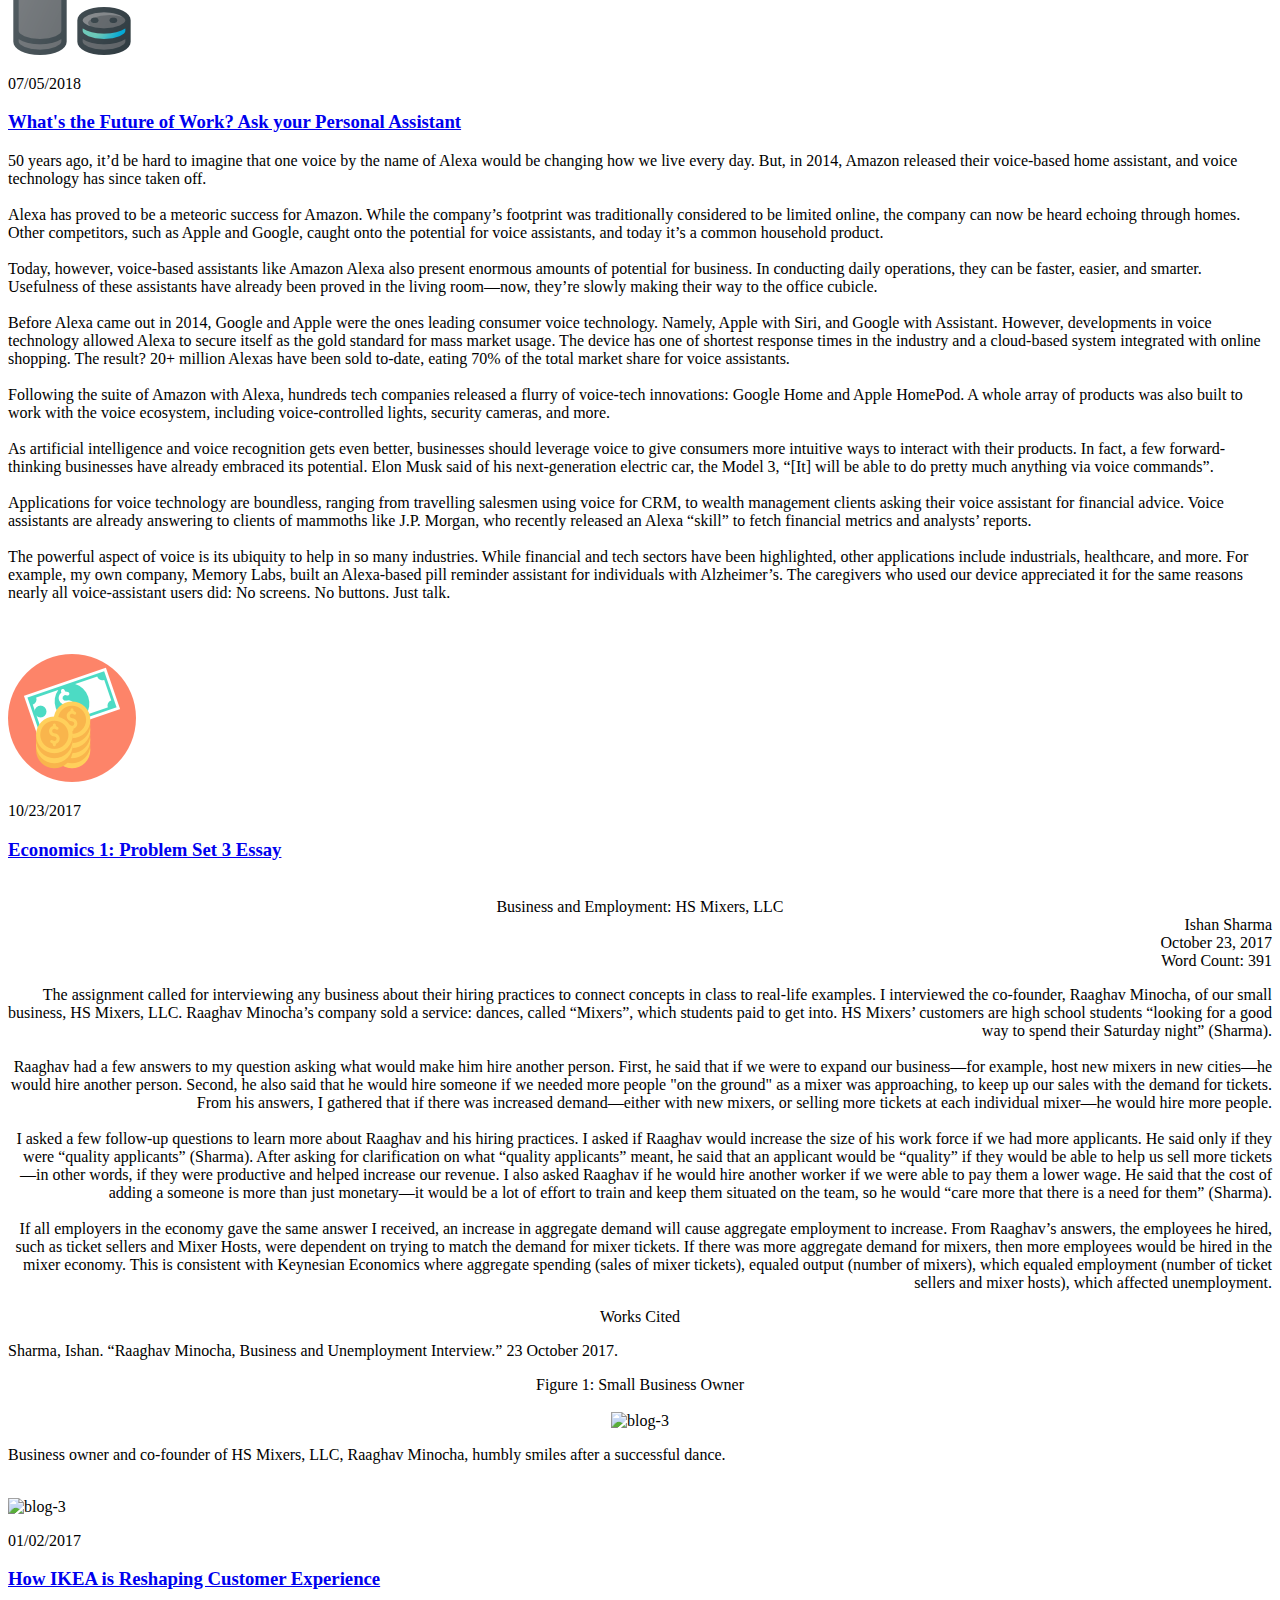
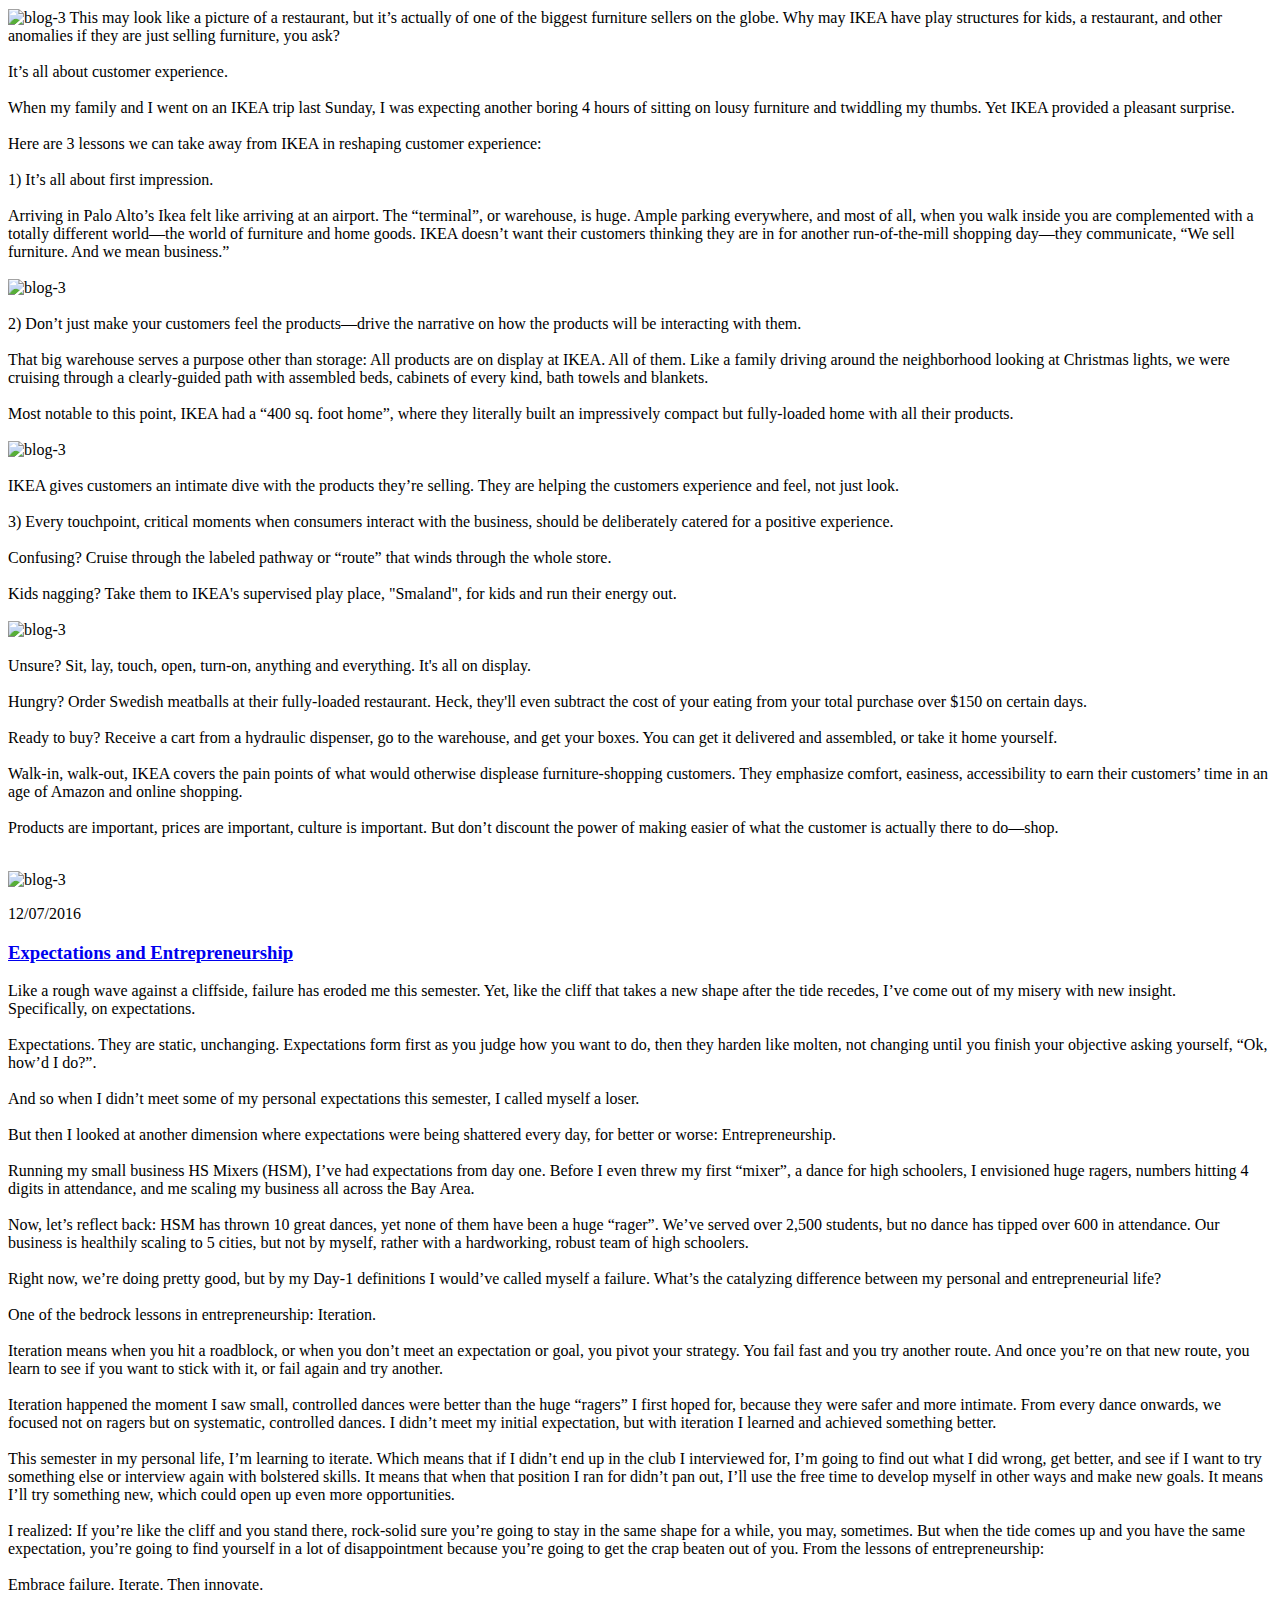
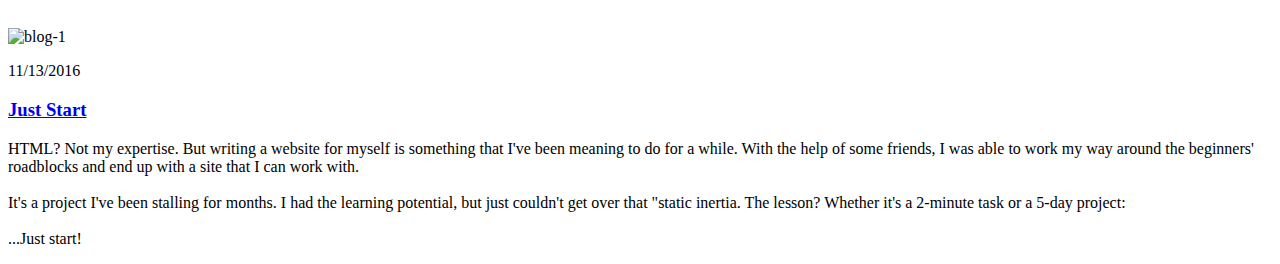
==== commit c8c580fc: "Fixed pic tiles" ====
--- a/index.html
+++ b/index.html
@@ -413,7 +413,10 @@
                       </div>
                     </a>
                   </li>
-                  <li class="col-md-4">
+
+                  <li class="col-md-4">
+                  <li class="col-md-4">
+                    
                     <a href="images/cale.jpg"><img alt="image" style= "width: 100%; height: 100%" src="images/cale.jpg">
                       <div class="decription-wrap">
                         <div class="image-bg">
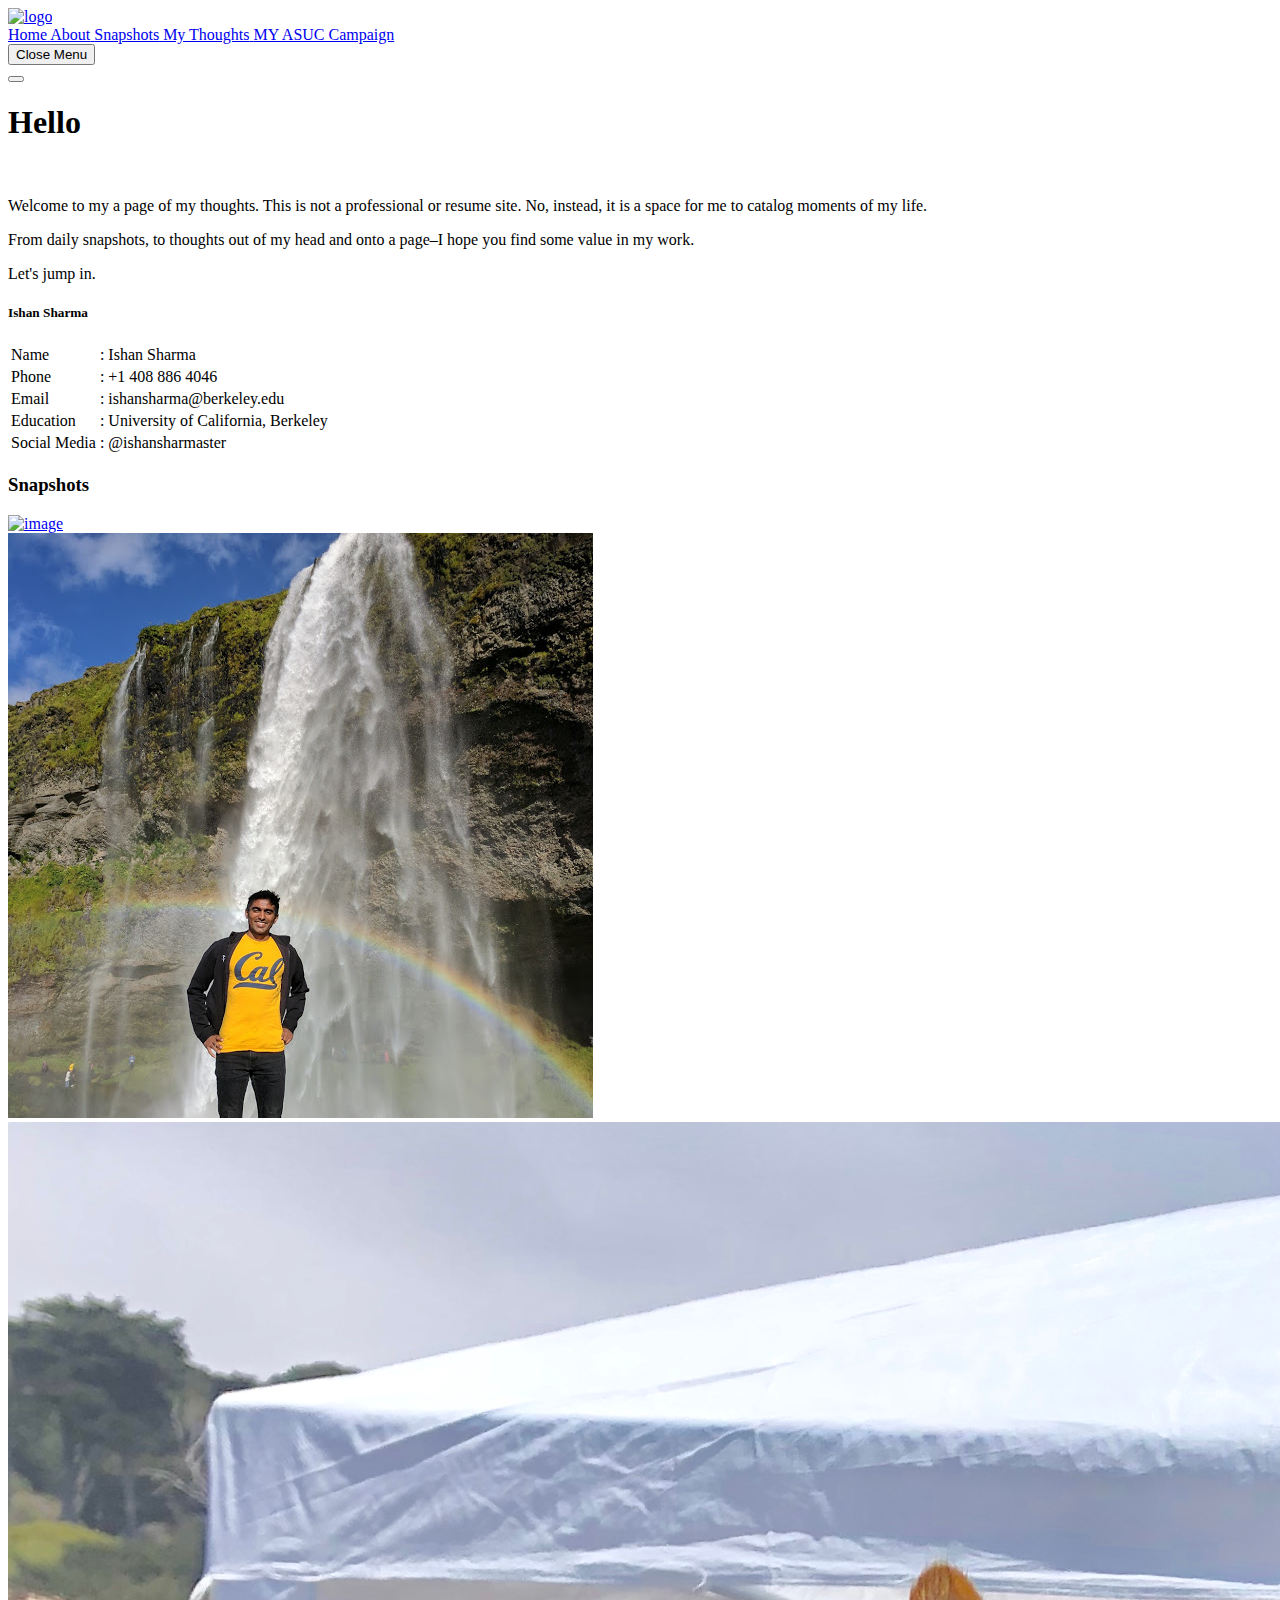
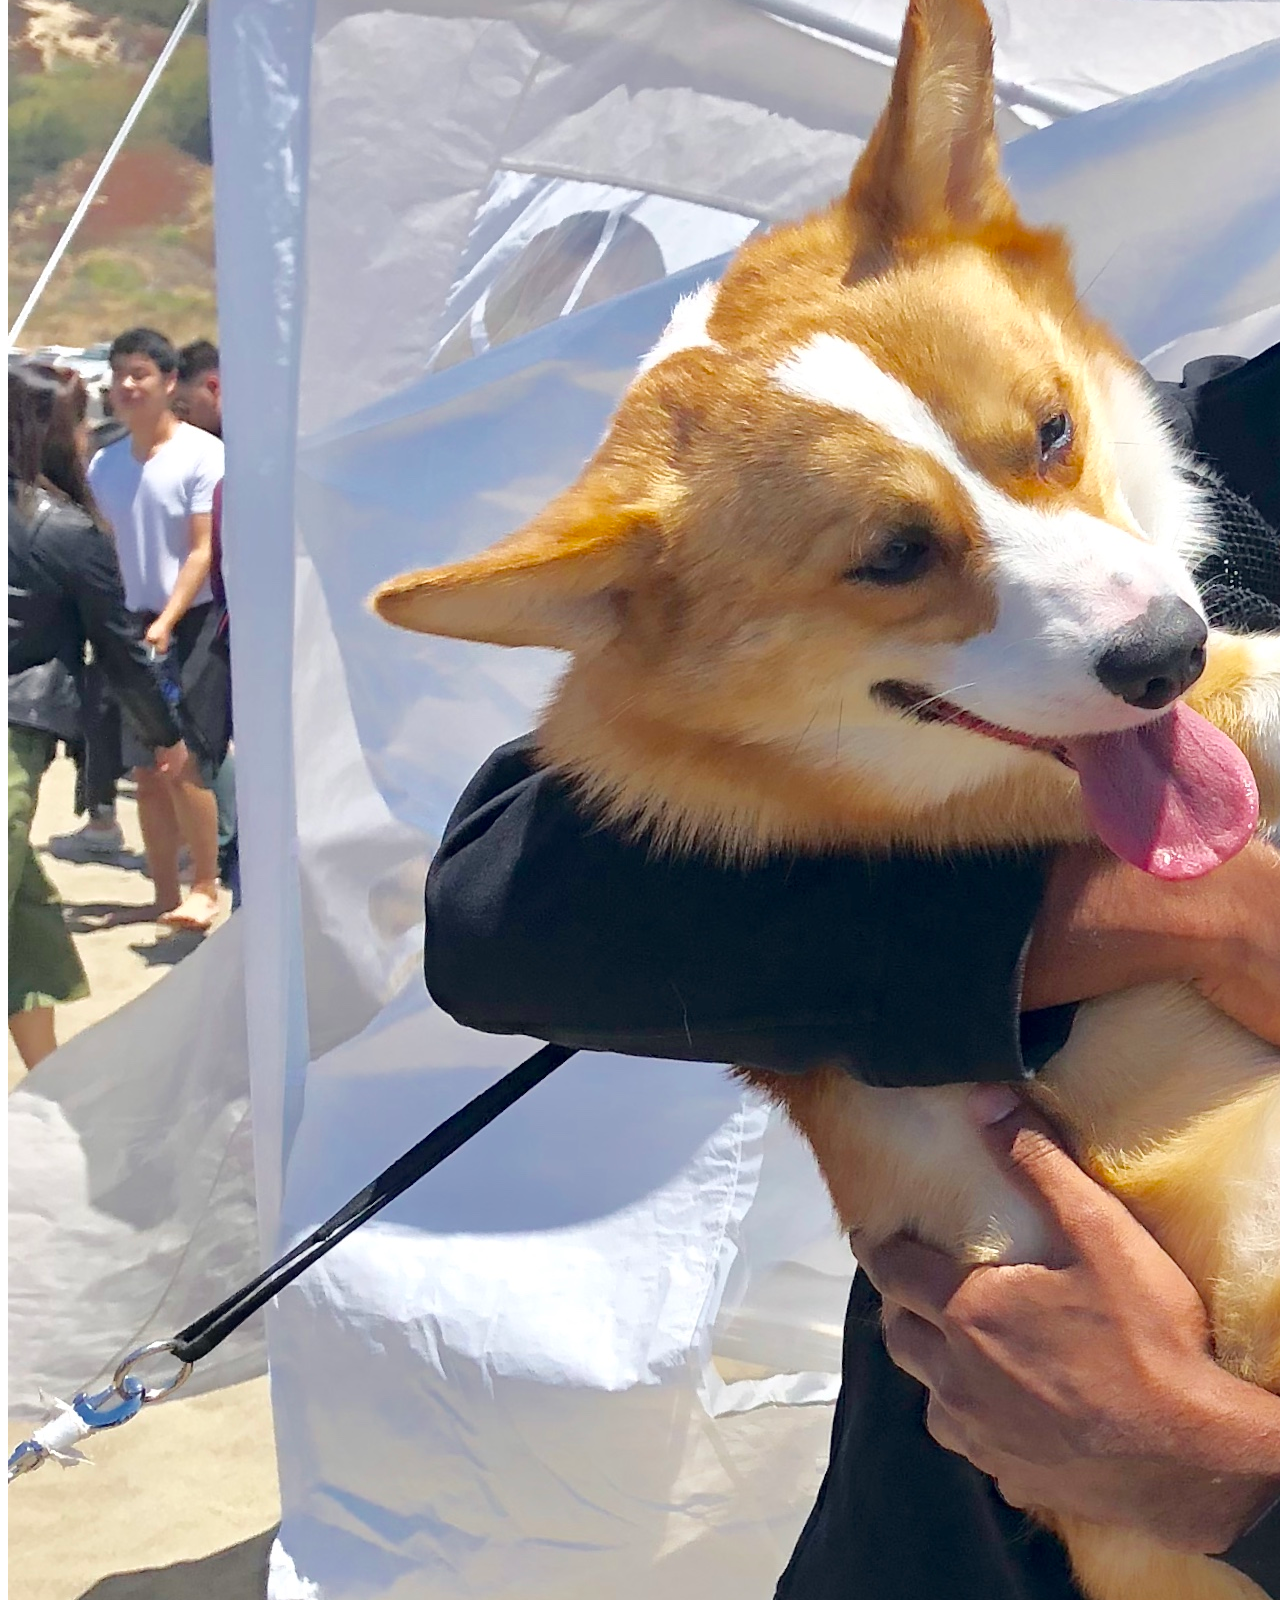
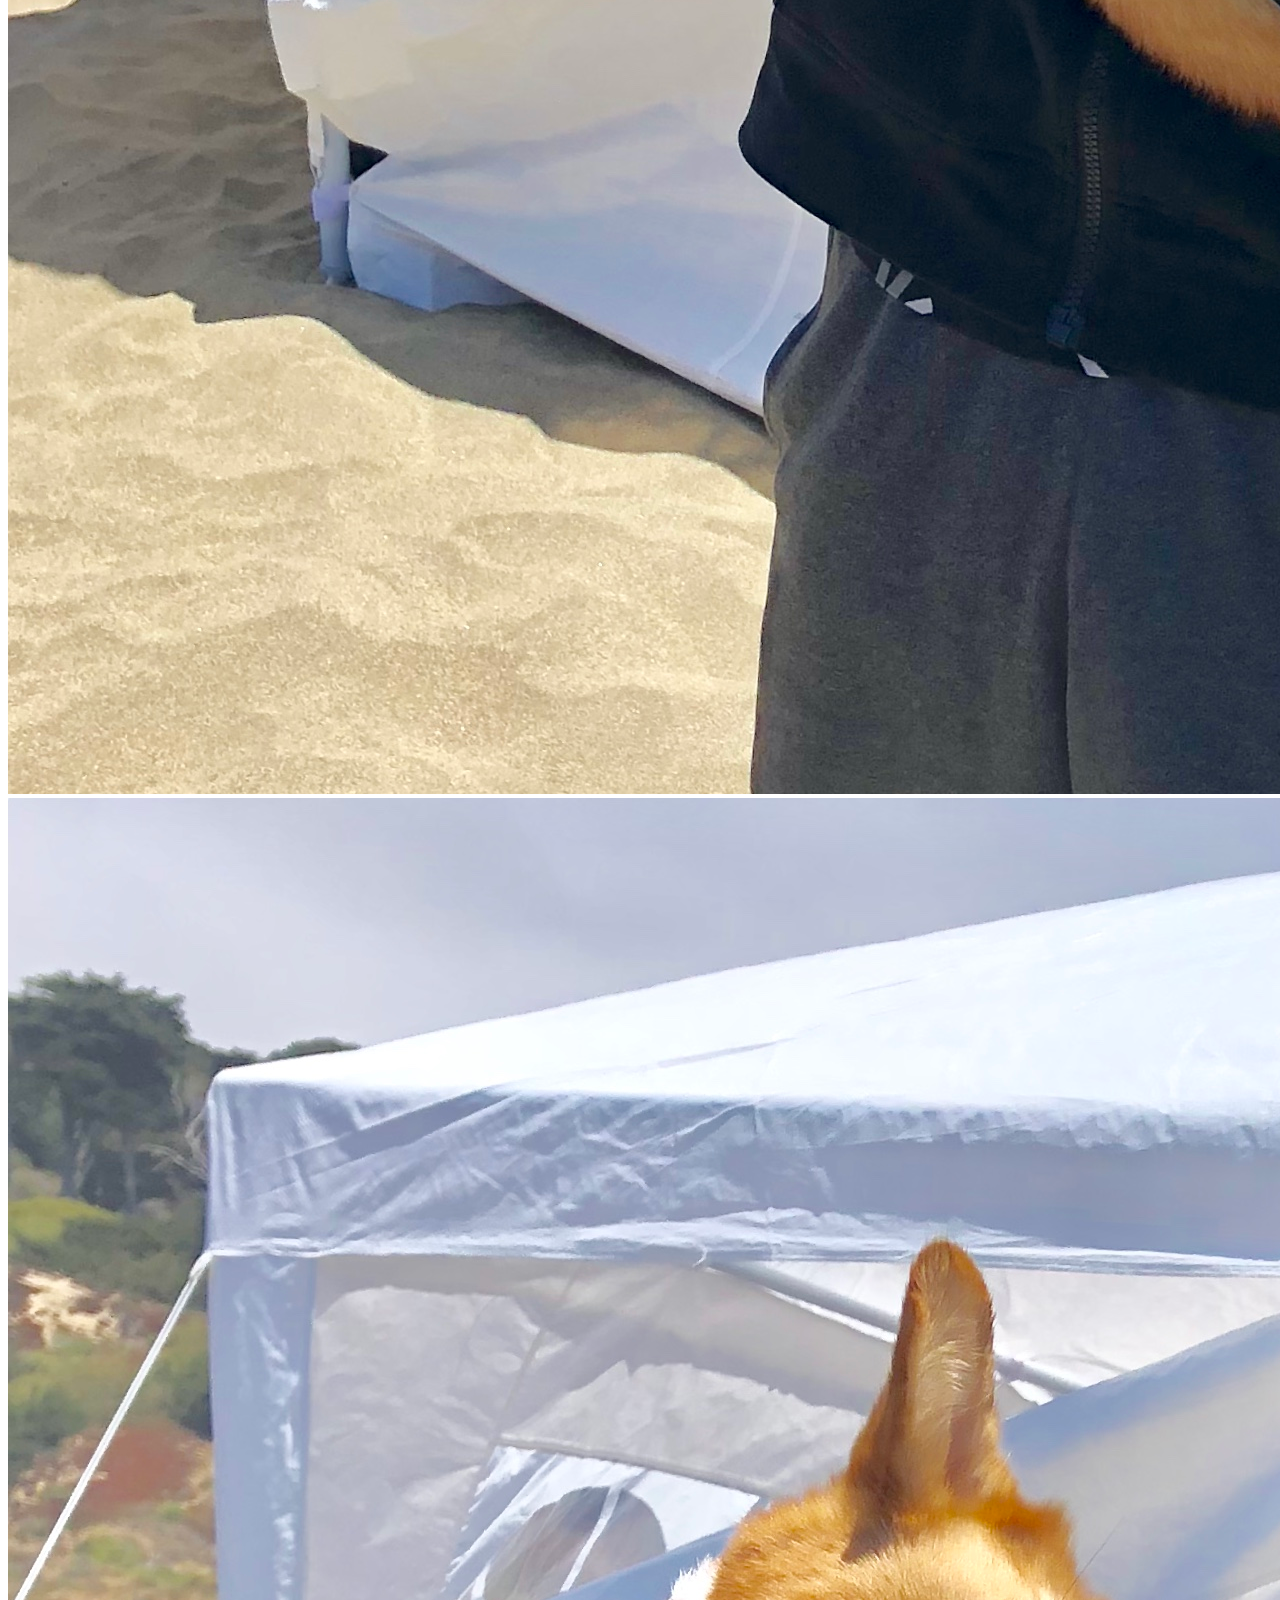
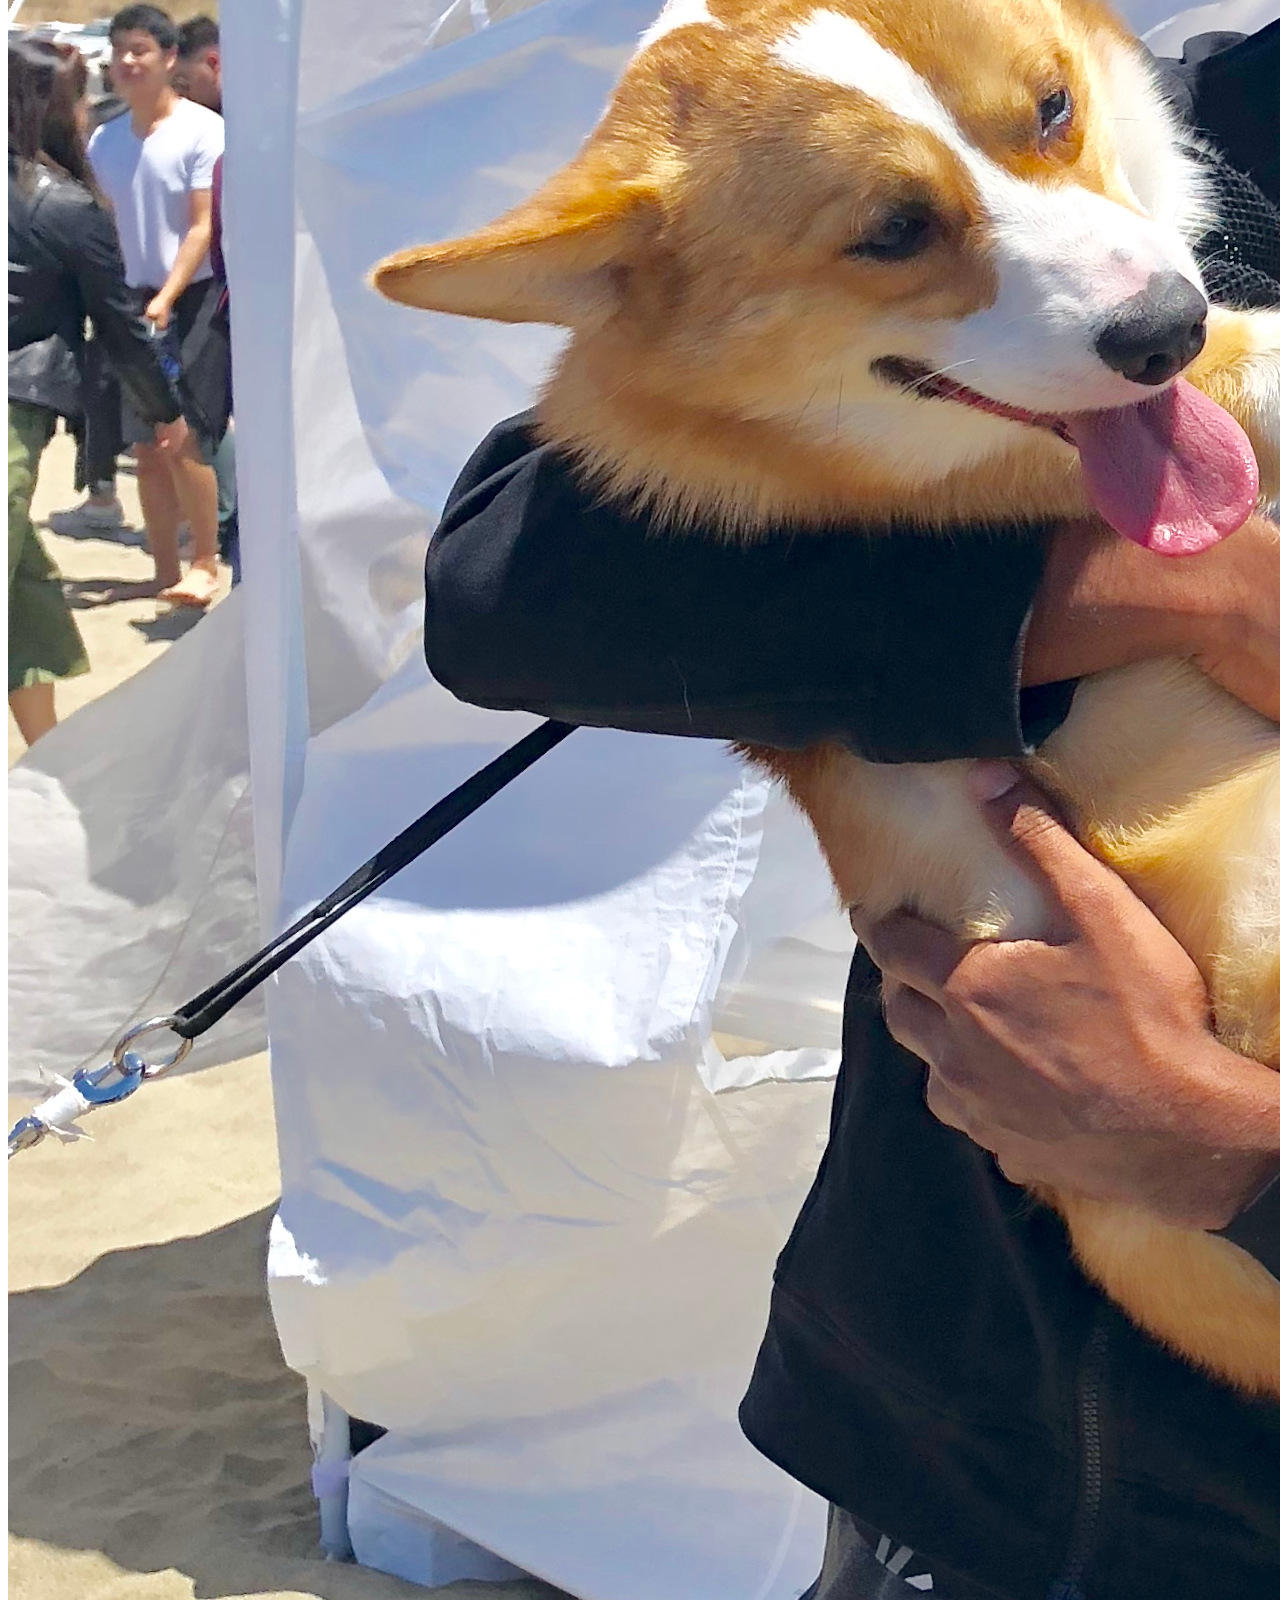
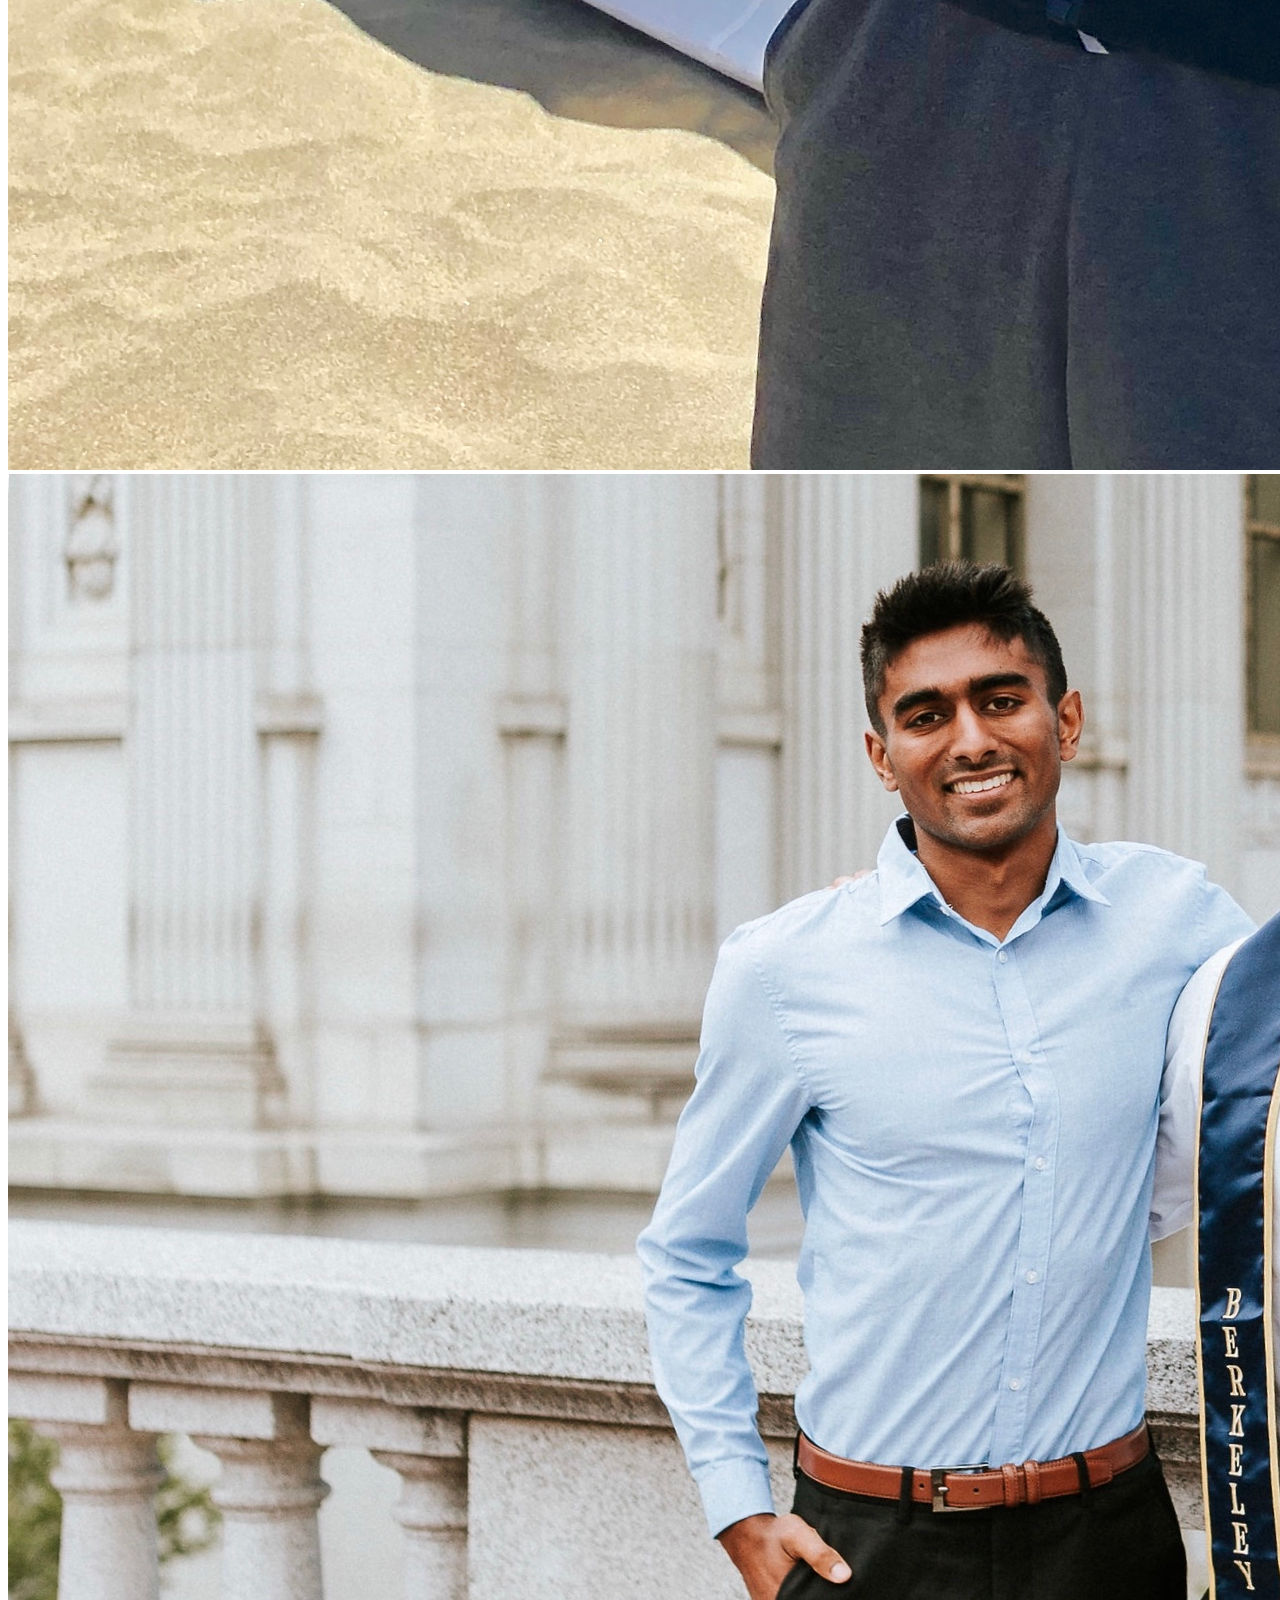
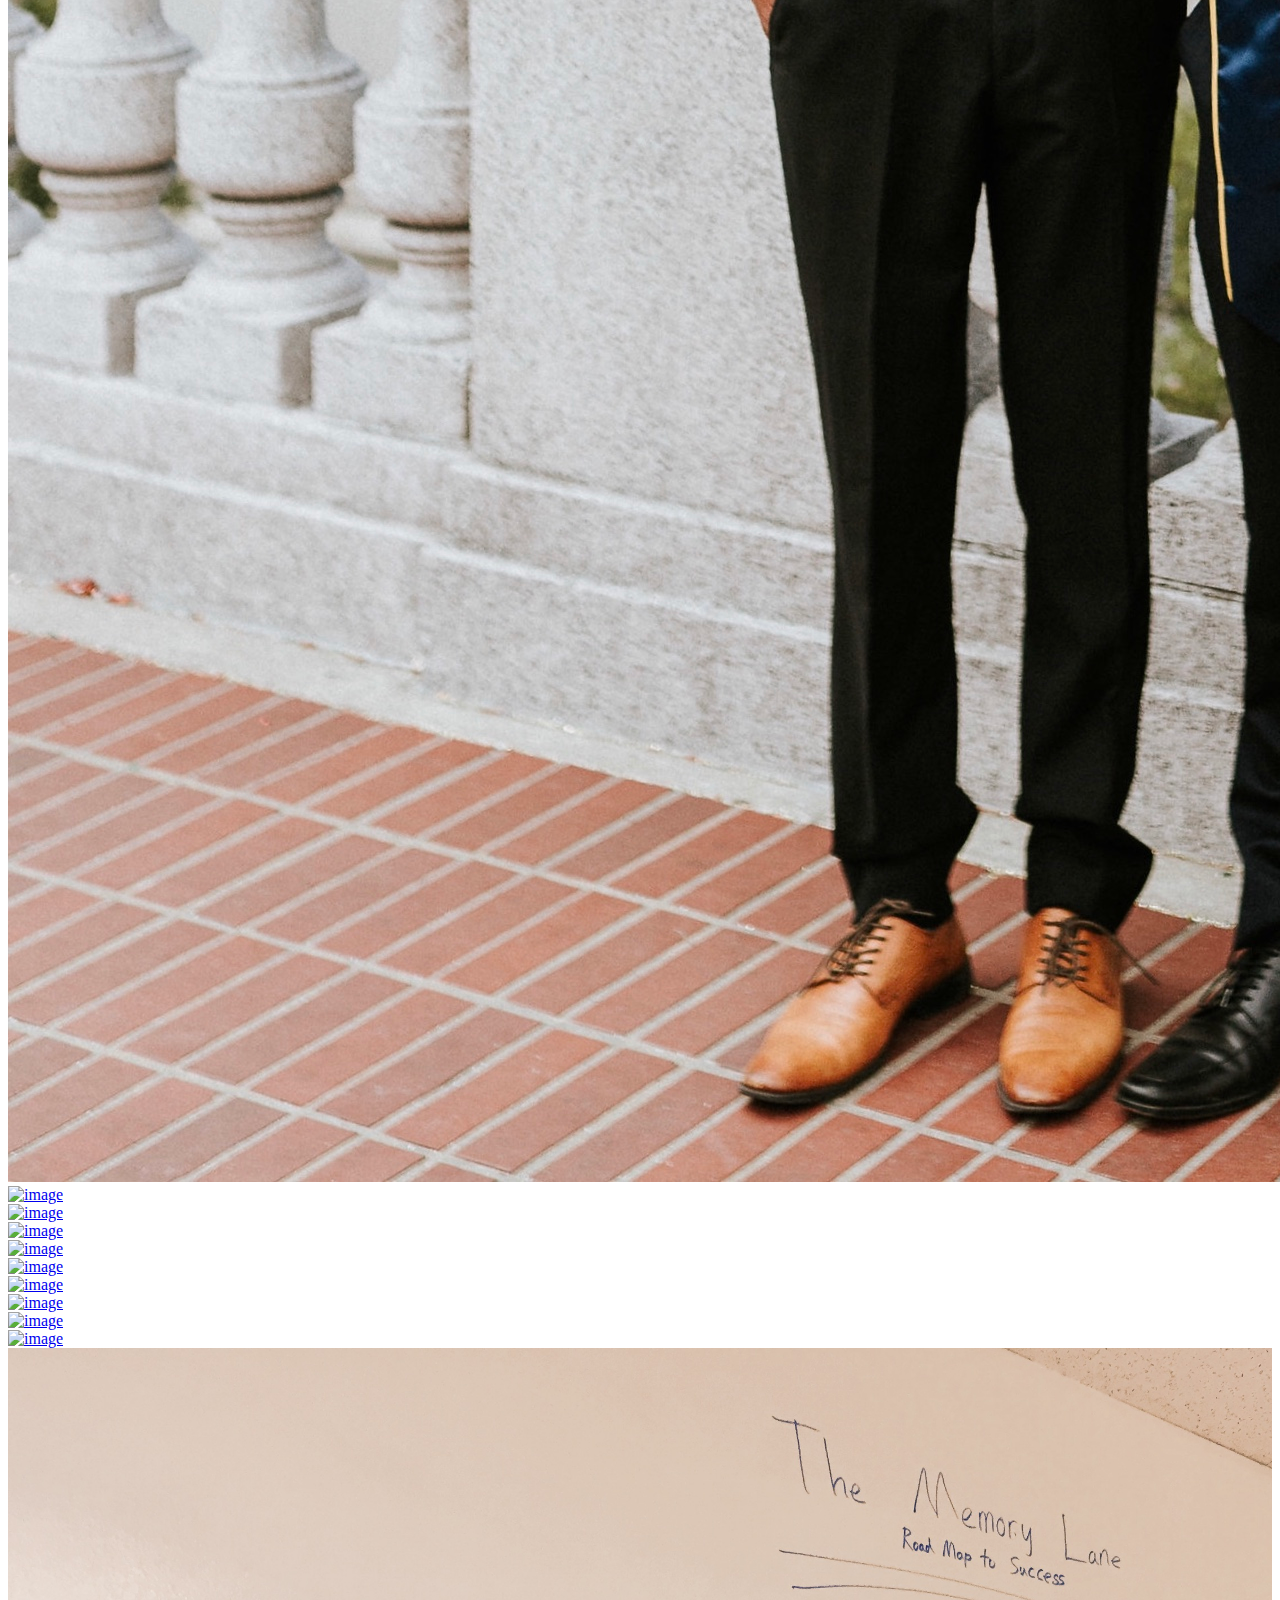
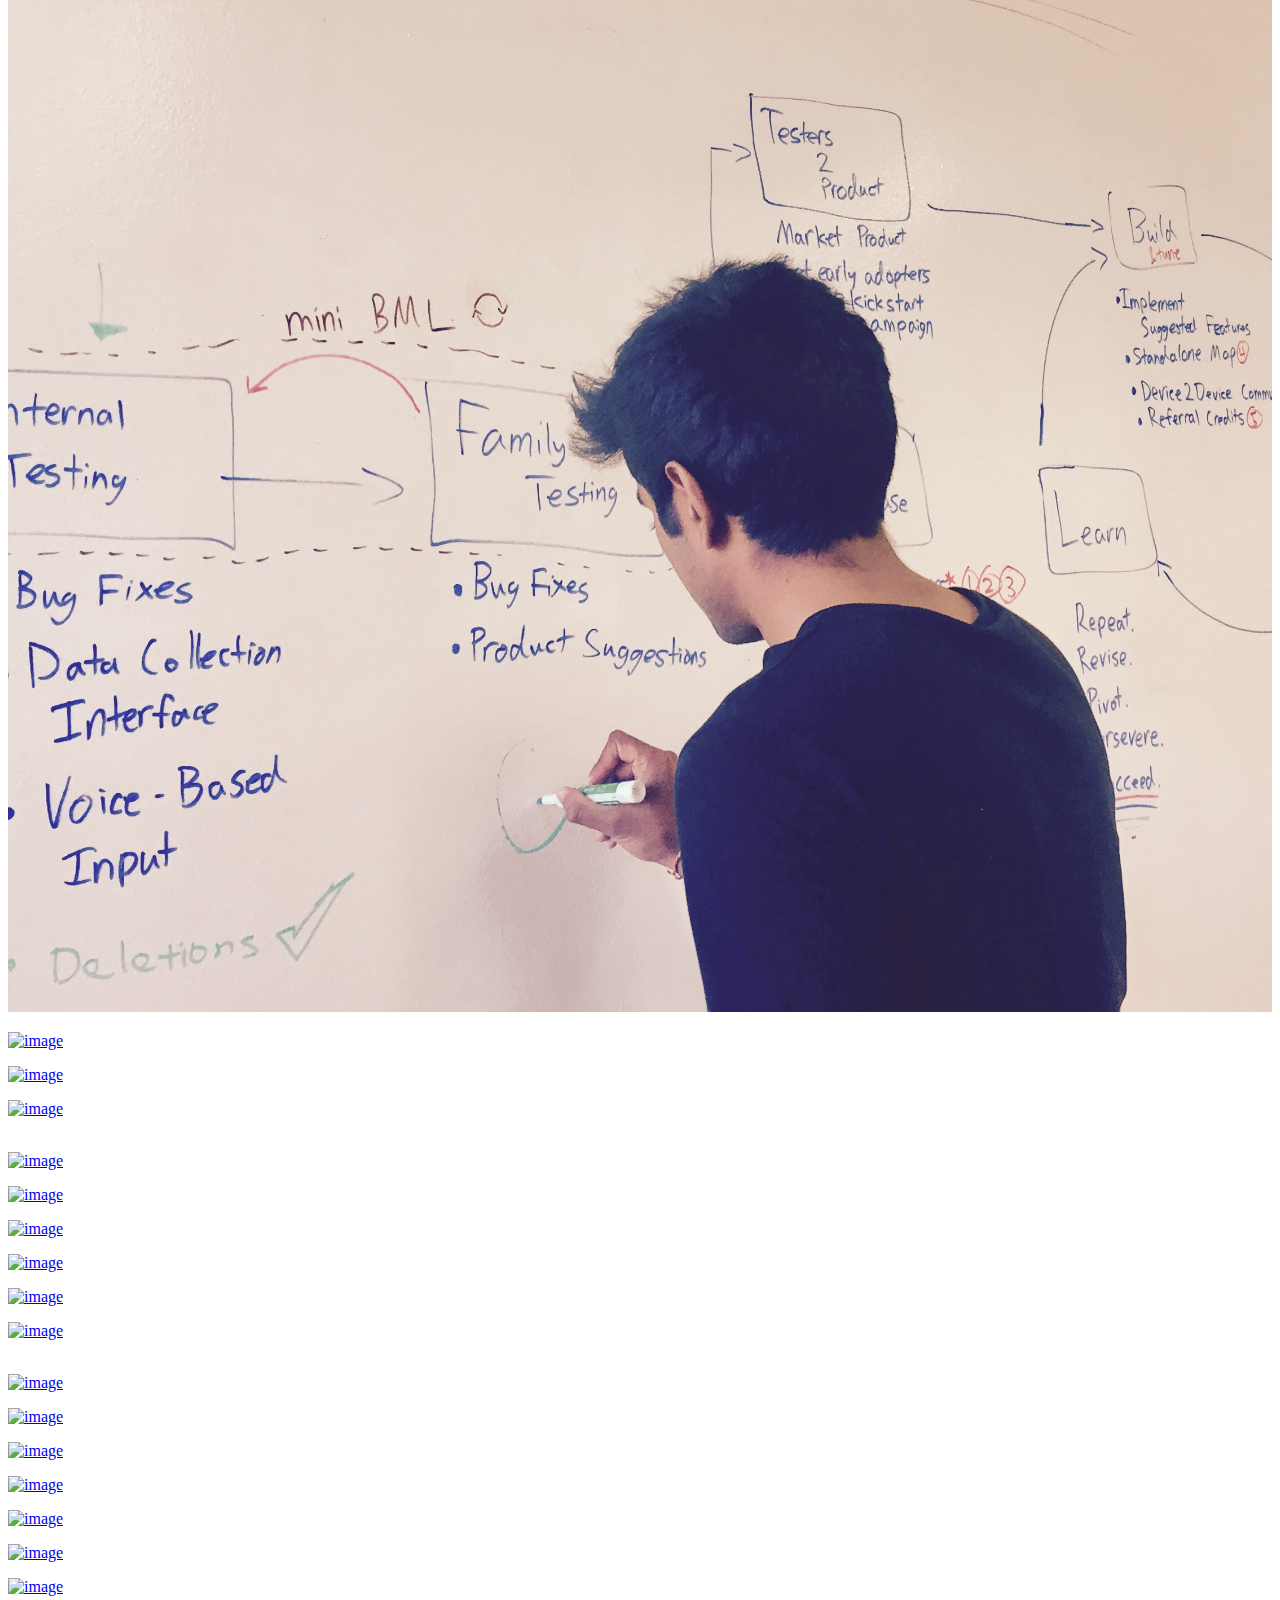
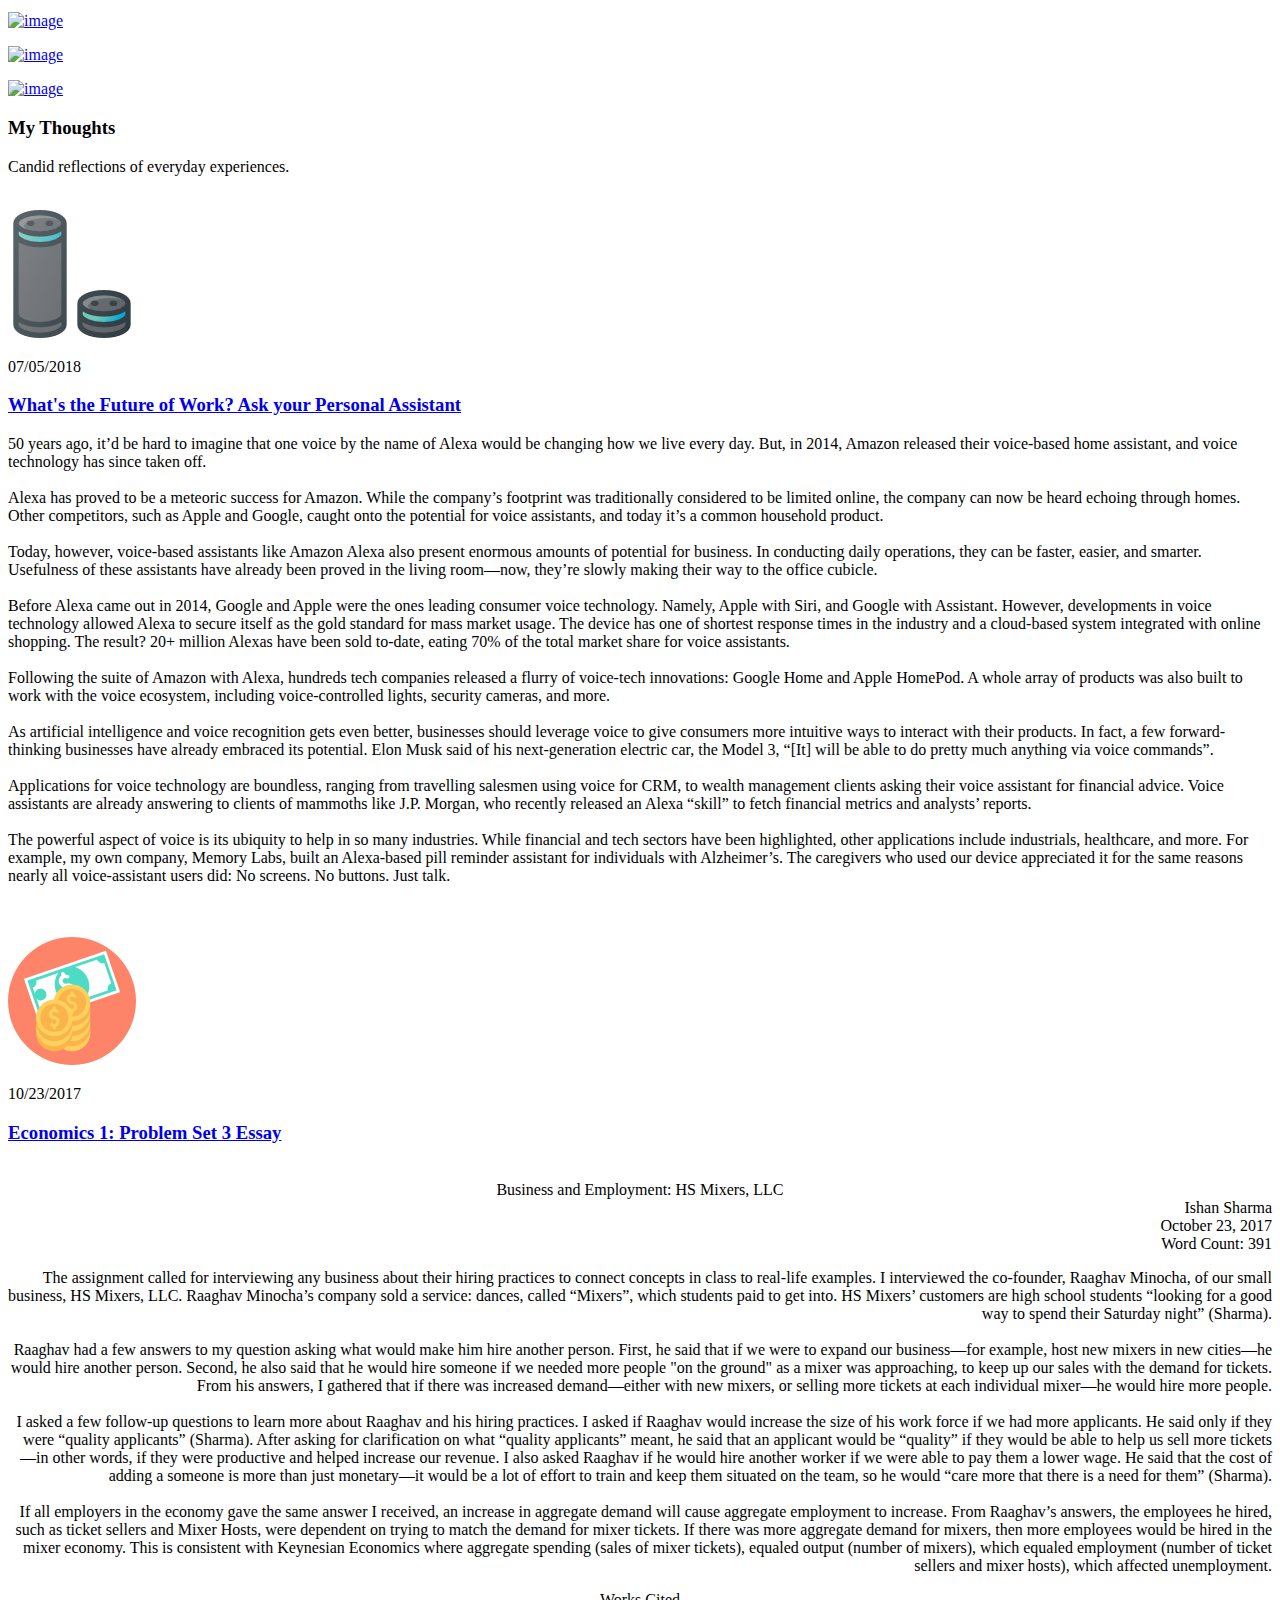
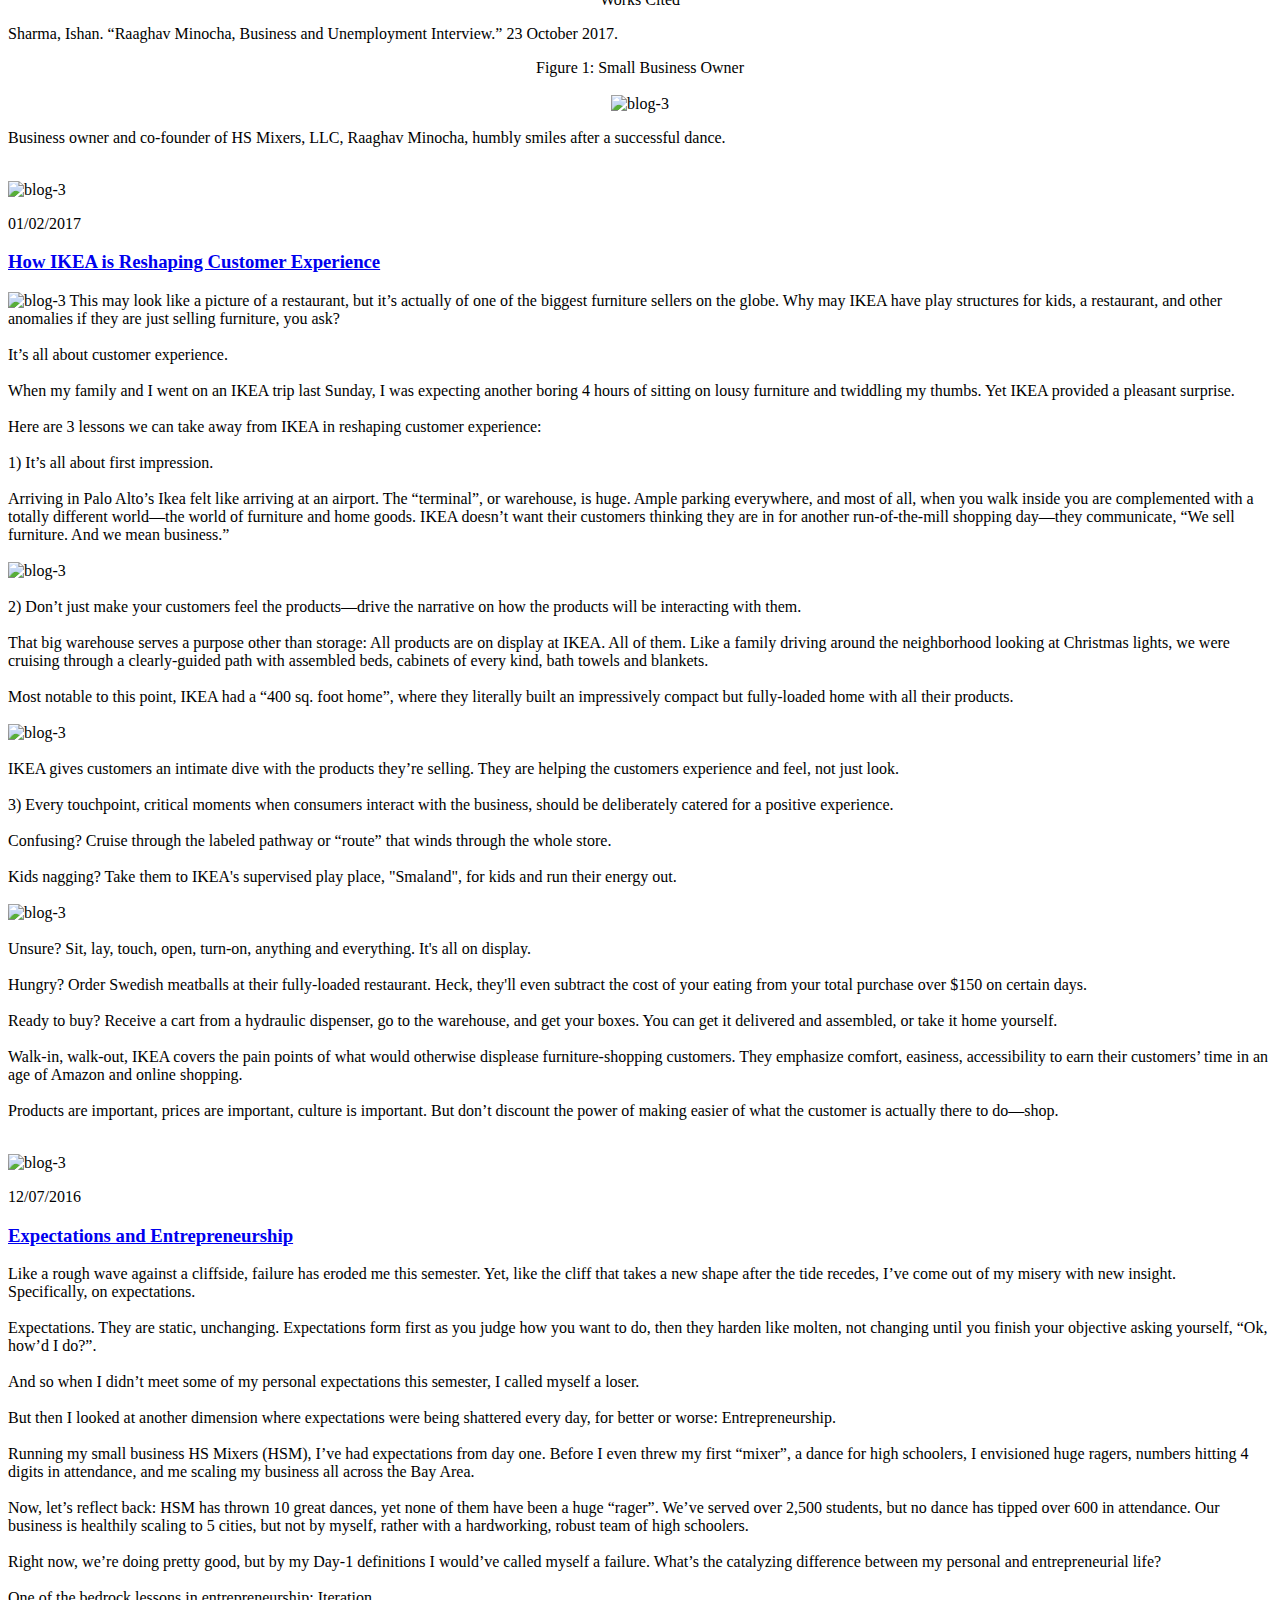
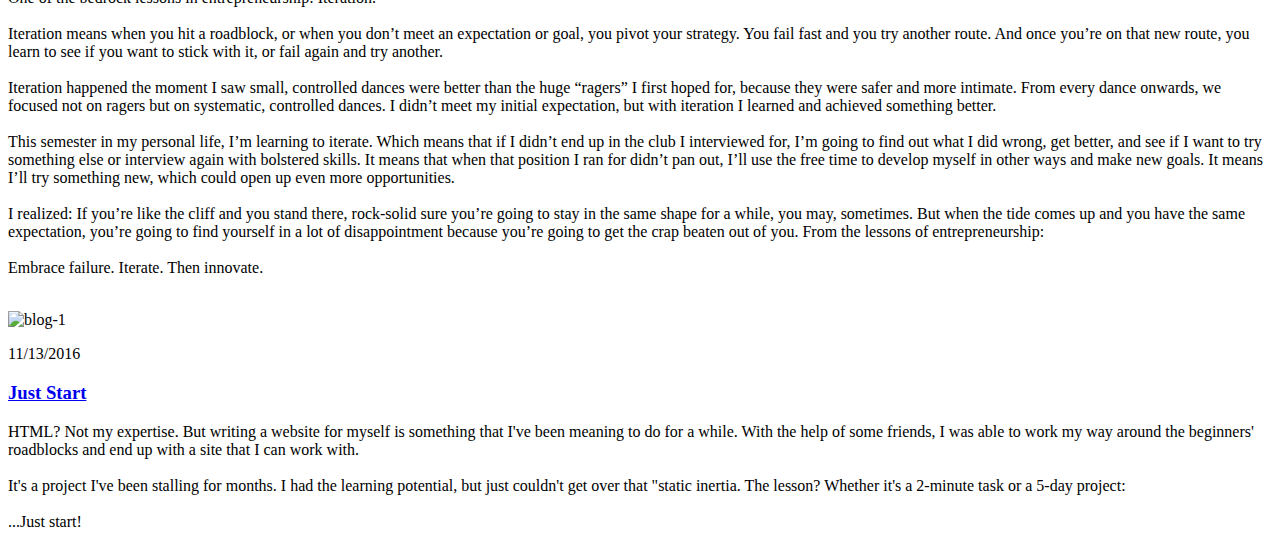
==== commit 66bbc31a: "BOxlet and waterfall pics" ====
--- a/index.html
+++ b/index.html
@@ -213,6 +213,30 @@
               <div class="col-md-12 content-middle">
               <!-- <ul class="portfolio-image"> -->
               <li class="col-md-4">
+                <a href="images/boxlet.jpg"><img alt="image" src="images/boxlet.jpg" c=square>
+                  <div class="decription-wrap">
+                    <div class="image-bg">
+                    </div>
+                  </div>
+                </a>
+              </li>
+              <li class="col-md-4">
+                <a href="images/waterfall.jpg"><img alt="image" src="images/waterfall.jpg" c=square>
+                  <div class="decription-wrap">
+                    <div class="image-bg">
+                    </div>
+                  </div>
+                </a>
+              </li>
+              <li class="col-md-4">
+                <a href="images/fatcorgi.jpg"><img alt="image" src="images/fatcorgi.jpg" c=square>
+                  <div class="decription-wrap">
+                    <div class="image-bg">
+                    </div>
+                  </div>
+                </a>
+              </li>
+              <li class="col-md-4">
                 <a href="images/fatcorgi.jpg"><img alt="image" src="images/fatcorgi.jpg" c=square>
                   <div class="decription-wrap">
                     <div class="image-bg">
@@ -416,7 +440,7 @@
 
                   <li class="col-md-4">
                   <li class="col-md-4">
-                    
+
                     <a href="images/cale.jpg"><img alt="image" style= "width: 100%; height: 100%" src="images/cale.jpg">
                       <div class="decription-wrap">
                         <div class="image-bg">
